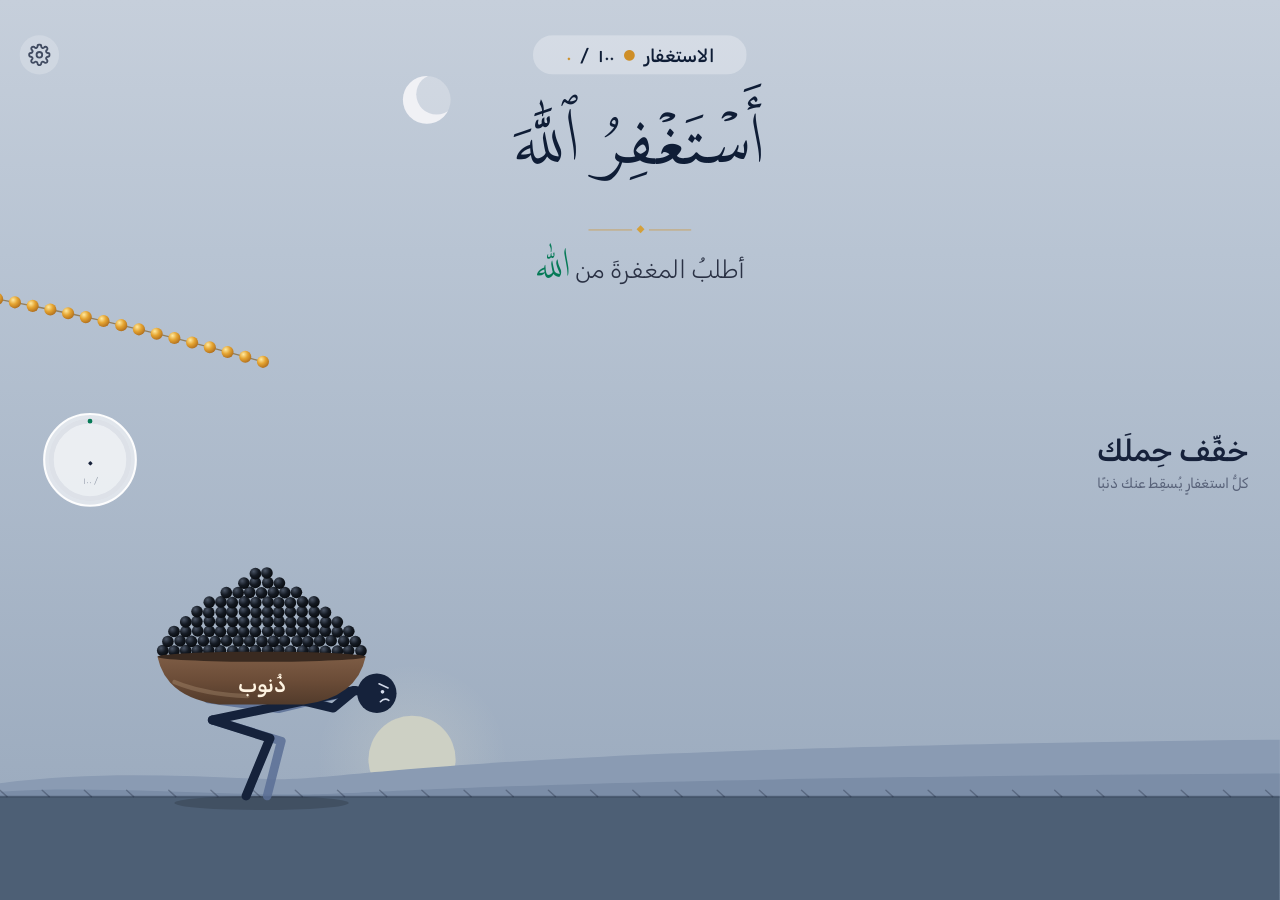
==== app/src/main/assets/index.html @ 73c3a4d6 "v1.2" ====
<!DOCTYPE html>
<html lang="ar" dir="rtl">
<head>
<meta charset="utf-8">
<meta name="viewport" content="width=device-width,initial-scale=1,maximum-scale=1,user-scalable=no,viewport-fit=cover">
<title>استغفار</title>
<style>
@font-face{font-family:'Nabi';src:url('fonts/Nabi.ttf');font-weight:400}
@font-face{font-family:'Rubik';src:url('fonts/Rubik-Light.ttf');font-weight:300}
@font-face{font-family:'Rubik';src:url('fonts/Rubik-Regular.ttf');font-weight:400}
@font-face{font-family:'Rubik';src:url('fonts/Rubik-Medium.ttf');font-weight:500}
:root{
  --navy:#0f1d36;--green:#067a57;--gold:#ce8e27;
  --ui:'Rubik','Noto Sans Arabic','Segoe UI',Roboto,'DejaVu Sans',sans-serif;
  --title:'Nabi','Noto Naskh Arabic','Noto Sans Arabic','FreeSerif','DejaVu Sans',serif;
}
*{box-sizing:border-box}
html,body{margin:0;height:100%;overflow:hidden;background:#c6cfdb;-webkit-user-select:none;user-select:none;
  -webkit-tap-highlight-color:transparent;touch-action:manipulation;font-family:var(--ui);color:var(--navy);font-synthesis:none}
#root{position:fixed;left:0;top:0;right:0;bottom:0;overflow:hidden}
#inset{position:absolute;left:0;top:0;width:0;height:0;padding-top:env(safe-area-inset-top)}
#stage{position:absolute;left:0;top:0;transform-origin:0 0}
#scene{position:absolute;left:0;top:0;display:block}
.abs{position:absolute}
.c{transform:translate(-50%,-50%)}
#pill{display:flex;align-items:center;justify-content:center;gap:6px;height:28px;min-width:152px;padding:0 14px;
  border-radius:14px;font:500 13px/1 var(--ui);white-space:nowrap;direction:rtl;border:1px solid transparent}
#pill .gold{color:var(--gold);font-weight:500}
#pill .dot{color:var(--gold);font-size:10px}
.fade{transition:opacity .32s ease}
#title{word-spacing:.32em;font:400 44px/1.5 var(--title);white-space:nowrap;color:var(--navy);text-align:center}
#divider{width:73px;height:6px;display:flex;align-items:center;justify-content:center;gap:0}
#divider i{flex:1;height:1px;background:rgba(206,142,39,.45)}
#divider b{width:4px;height:4px;background:#d4a03a;transform:rotate(45deg);margin:0 4px;flex:none}
#sub{font:300 15px/1.4 var(--ui);color:#2a3144;white-space:nowrap}
#sub .g{color:var(--green);font:400 1.3em/1 var(--title)}
#ring{width:68px;height:68px}
#ring text{font-family:var(--ui)}
#infoBox{display:flex;flex-direction:column;align-items:flex-end;direction:rtl;white-space:nowrap}
#infoT{font:500 17.5px/1.2 var(--ui);color:#16213a}
#infoS{font:400 9.5px/1.3 var(--ui);color:#586279;margin-top:5px}
#card{width:153px;height:105px;border-radius:9px;background:rgba(255,253,244,.88);border:1.5px solid #d6b56a;
  display:flex;flex-direction:column;align-items:center;justify-content:center;text-align:center;opacity:0;pointer-events:none;
  box-shadow:0 2px 8px rgba(40,30,10,.08)}
#card .l1,#card .l2{word-spacing:.32em}
#card .l1{font:400 17px/1.55 var(--title);color:#14223b;white-space:nowrap}
#card .l2{font:400 19px/1.5 var(--title);color:#127a5c;white-space:nowrap}
#card .l3{font:400 8px/1 var(--ui);color:#5f6a7c;margin-top:7px;padding-top:6px;border-top:1px solid rgba(120,130,150,.25);width:118px}
#share{height:27px;min-width:176px;padding:0 16px;border-radius:14px;background:rgba(255,248,238,.8);
  border:1px solid rgba(255,255,255,.7);font:500 12.5px/27px var(--ui);color:#1a1517;text-align:center;white-space:nowrap;
  box-shadow:0 2px 6px rgba(120,70,20,.15);opacity:0;pointer-events:none;cursor:pointer}
#share.on{pointer-events:auto}
#hint{font:400 11px/1 var(--ui);color:rgba(20,30,50,.55);opacity:0;white-space:nowrap}
#pause{width:38px;height:38px;border-radius:50%;background:rgba(255,255,255,.6);border:1px solid rgba(255,255,255,.85);
  display:none;align-items:center;justify-content:center;cursor:pointer}
#gear{width:28px;height:28px;border-radius:50%;display:flex;align-items:center;justify-content:center;cursor:pointer;
  background:rgba(255,255,255,.28);opacity:.75}
#gear svg,#pause svg{display:block}
#veil{position:absolute;left:0;top:0;right:0;bottom:0;background:#c6cfdb;opacity:1;pointer-events:none}
/* settings sheet (screen pixels) */
#scrim{position:absolute;left:0;top:0;right:0;bottom:0;background:rgba(10,16,30,.42);opacity:0;pointer-events:none;transition:opacity .25s}
#scrim.on{opacity:1;pointer-events:auto}
#sheet{position:absolute;left:0;right:0;bottom:0;background:#fff9ef;border-radius:22px 22px 0 0;padding:18px 18px calc(18px + env(safe-area-inset-bottom));
  transform:translateY(105%);transition:transform .3s cubic-bezier(.2,.8,.2,1);direction:rtl;max-height:90%;overflow:auto}
#sheet.on{transform:none}
#sheet h2{margin:0 0 12px;font:500 18px var(--ui);color:#16213a;text-align:center}
.opt{display:flex;align-items:center;gap:12px;padding:12px 14px;margin-bottom:8px;border-radius:14px;background:#fff;border:1.5px solid #e8dfcc;cursor:pointer}
.opt.sel{border-color:#067a57;background:#f2faf6}
.opt .rd{width:20px;height:20px;border-radius:50%;border:2px solid #c9bfa8;flex:none;position:relative}
.opt.sel .rd{border-color:#067a57}
.opt.sel .rd:after{content:'';position:absolute;inset:3px;border-radius:50%;background:#067a57}
.opt b{display:block;font:500 15px var(--ui);color:#16213a}
.opt span{display:block;font:300 12px/1.4 var(--ui);color:#68718a;margin-top:2px}
.row{display:flex;align-items:center;justify-content:space-between;padding:12px 14px;margin:4px 0 8px;border-radius:14px;background:#fff;border:1.5px solid #e8dfcc;cursor:pointer}
.row b{font:500 15px var(--ui);color:#16213a}
.sw{width:44px;height:26px;border-radius:13px;background:#cfc7b4;position:relative;transition:background .2s;flex:none}
.sw:after{content:'';position:absolute;top:3px;right:3px;width:20px;height:20px;border-radius:50%;background:#fff;transition:right .2s;box-shadow:0 1px 3px rgba(0,0,0,.25)}
.sw.on{background:#067a57}.sw.on:after{right:21px}
.row .rs{display:block;font:300 12px/1.4 var(--ui);color:#68718a;margin-top:2px}
.row .chev{font:300 22px/1 var(--ui);color:#9a927e;margin-top:-2px}
#memo{position:absolute;left:0;top:0;right:0;bottom:0;z-index:5;overflow:auto;direction:rtl;
  background:linear-gradient(180deg,#fef0d6 0%,#fce4bc 45%,#f5c480 100%);
  opacity:0;pointer-events:none;transform:translateY(18px);transition:opacity .3s ease,transform .3s ease}
#memo.on{opacity:1;pointer-events:auto;transform:none}
#memo .mwrap{min-height:100%;display:flex;flex-direction:column;align-items:center;justify-content:center;text-align:center;
  padding:calc(env(safe-area-inset-top) + 64px) 26px calc(env(safe-area-inset-bottom) + 28px)}
#memoBack{position:absolute;right:14px;top:calc(env(safe-area-inset-top) + 14px);height:34px;padding:0 14px;border-radius:17px;
  background:rgba(255,255,255,.55);border:1px solid rgba(255,255,255,.85);font:500 13px var(--ui);color:#16213a;cursor:pointer}
.mverse,.mname{word-spacing:.32em}
.mverse{font:400 clamp(24px,7vw,30px)/1.7 var(--title);color:#0f1d36}
.mdiv{width:90px;height:6px;display:flex;align-items:center;justify-content:center;margin:12px 0 18px}
.mdiv i{flex:1;height:1px;background:rgba(206,142,39,.55)}
.mdiv b{width:5px;height:5px;background:#d4a03a;transform:rotate(45deg);margin:0 5px;flex:none}
.mlabel{font:300 14px var(--ui);color:#5a4a2a}
.mname{font:400 clamp(30px,9.5vw,42px)/1.5 var(--title);color:#0f1d36;margin:6px 0 4px}
.mrah{font:500 15px var(--ui);color:#067a57;margin-bottom:22px}
.mdua{font:400 15px/2 var(--ui);color:#2a3144;max-width:320px}
.mfat{font:300 14px var(--ui);color:#5a4a2a;margin:16px 0 26px}
#shareApp{max-width:320px;background:#16213a}
.btn{display:block;width:100%;padding:13px;border:0;border-radius:14px;background:#16213a;color:#fff;font:500 15px var(--ui);margin-top:6px;cursor:pointer}
</style>
</head>
<body>
<div id="root">
  <div id="inset"></div>
  <div id="stage">
    <svg id="scene" xmlns="http://www.w3.org/2000/svg"></svg>

    <div id="pill" class="abs c">
      <b id="pLabel" class="fade">الاستغفار</b><i class="dot">●</i><span>١٠٠</span><span>/</span><span id="pCur" class="gold">٠</span>
    </div>
    <div id="title" class="abs c fade">أَسْتَغْفِرُ ٱللَّهَ</div>
    <div id="divider" class="abs c"><i></i><b></b><i></i></div>
    <div id="sub" class="abs c fade">أطلبُ المغفرةَ من <span class="g">الله</span></div>

    <svg id="ring" class="abs" viewBox="-34 -34 68 68" xmlns="http://www.w3.org/2000/svg">
      <circle id="rDisc" r="32.6" fill="rgba(255,255,255,.62)" stroke="rgba(255,255,255,.95)" stroke-width="1.5"/>
      <circle r="27.5" fill="rgba(255,255,255,.35)" stroke="#dde1e8" stroke-width="3.4"/>
      <circle id="rProg" r="27.5" fill="none" stroke="#067a57" stroke-width="3.4" stroke-linecap="round"
        stroke-dasharray="172.8" stroke-dashoffset="172.8" transform="rotate(-90)"/>
      <text id="rNum" x="0" y="6" text-anchor="middle" font-size="19" font-weight="500" fill="#16213a">٠</text>
      <text x="0" y="17.5" text-anchor="middle" font-size="6.2" font-weight="300" fill="#8a93a3" direction="ltr">١٠٠ /</text>
    </svg>
    <div id="infoBox" class="abs fade"><div id="infoT">خفِّف حِملَك</div><div id="infoS">كلُّ استغفارٍ يُسقِط عنك ذنبًا</div></div>
    <div id="card" class="abs fade">
      <div class="l1">فَقُلْتُ ٱسْتَغْفِرُوا رَبَّكُمْ</div>
      <div class="l2">إِنَّهُ كَانَ غَفَّارًا</div>
      <div class="l3">سورة نوح · الآية ١٠</div>
    </div>

    <div id="share" class="abs c fade">انشرها... وشارِك في الأجر</div>
    <div id="hint" class="abs c fade">المس الشاشة للاستغفار</div>
    <div id="pause" class="abs c"></div>
    <div id="gear" class="abs">
      <svg width="16" height="16" viewBox="0 0 24 24" fill="none" stroke="#16213a" stroke-width="2" stroke-linecap="round" stroke-linejoin="round"><circle cx="12" cy="12" r="3"/><path d="M19.4 15a1.7 1.7 0 0 0 .3 1.9l.1.1a2 2 0 1 1-2.8 2.8l-.1-.1a1.7 1.7 0 0 0-1.9-.3 1.7 1.7 0 0 0-1 1.5V21a2 2 0 1 1-4 0v-.1a1.7 1.7 0 0 0-1.1-1.5 1.7 1.7 0 0 0-1.9.3l-.1.1a2 2 0 1 1-2.8-2.8l.1-.1a1.7 1.7 0 0 0 .3-1.9 1.7 1.7 0 0 0-1.5-1H3a2 2 0 1 1 0-4h.1a1.7 1.7 0 0 0 1.5-1.1 1.7 1.7 0 0 0-.3-1.9l-.1-.1a2 2 0 1 1 2.8-2.8l.1.1a1.7 1.7 0 0 0 1.9.3H9a1.7 1.7 0 0 0 1-1.5V3a2 2 0 1 1 4 0v.1a1.7 1.7 0 0 0 1 1.5 1.7 1.7 0 0 0 1.9-.3l.1-.1a2 2 0 1 1 2.8 2.8l-.1.1a1.7 1.7 0 0 0-.3 1.9V9a1.7 1.7 0 0 0 1.5 1H21a2 2 0 1 1 0 4h-.1a1.7 1.7 0 0 0-1.5 1z"/></svg>
    </div>
  </div>

  <div id="veil"></div>
  <div id="scrim"></div>
  <div id="sheet">
    <h2>الإعدادات</h2>
    <div class="opt" data-mode="auto"><div class="rd"></div><div><b>تلقائي</b><span>يعدّ وحده من ١ إلى ١٠٠ ثم يعيد من جديد</span></div></div>
    <div class="opt" data-mode="autopause"><div class="rd"></div><div><b>تلقائي مع إيقاف مؤقت</b><span>يعدّ وحده، ويمكنك إيقافه واستئنافه بزر</span></div></div>
    <div class="opt" data-mode="touch"><div class="rd"></div><div><b>باللمس</b><span>كل لمسة على الشاشة = استغفارة واحدة</span></div></div>
    <div class="row" id="sndRow"><b>الصوت</b><div class="sw" id="sndSw"></div></div>
    <div class="row" id="ntfRow"><div><b>التذكير بالاستغفار</b><span class="rs">إشعار يومي: ٦ ص · ١٠ ص · ٢ م · ٦ م · ١٠ م</span></div><div class="sw" id="ntfSw"></div></div>
    <div class="row" id="memoRow"><b>ترحّم ومشاركة التطبيق</b><span class="chev">‹</span></div>
    <button class="btn" id="restartBtn">البدء من جديد</button>
  </div>
  <div id="memo">
    <button id="memoBack">رجوع</button>
    <div class="mwrap">
      <div class="mverse">إِنَّا لِلَّهِ وَإِنَّا إِلَيْهِ رَاجِعُونَ</div>
      <div class="mdiv"><i></i><b></b><i></i></div>
      <div class="mlabel">ترحّموا على المرحوم</div>
      <div class="mname">كاظم خضير حمود البيضاني</div>
      <div class="mrah">رحمه الله وأسكنه فسيح جناته</div>
      <div class="mdua">اللَّهُمَّ اغْفِرْ لَهُ وَارْحَمْهُ وَعَافِهِ وَاعْفُ عَنْهُ، وَأَكْرِمْ نُزُلَهُ وَوَسِّعْ مُدْخَلَهُ</div>
      <div class="mfat">الفاتحة إلى روحه الطاهرة</div>
      <button class="btn" id="shareApp">مشاركة التطبيق</button>
    </div>
  </div>
</div>

<script>
(function(){
'use strict';
var $=function(id){return document.getElementById(id)};
var NS='http://www.w3.org/2000/svg';
var AR='٠١٢٣٤٥٦٧٨٩';
function ar(n){return String(n).replace(/\d/g,function(d){return AR[d]})}
function lerp(a,b,t){return a+(b-a)*t}
function clamp(x,a,b){a=a==null?0:a;b=b==null?1:b;return Math.min(b,Math.max(a,x))}
function ease(t){t=clamp(t);return t<.5?2*t*t:1-Math.pow(-2*t+2,2)/2}
function smooth(a,b,x){var t=clamp((x-a)/(b-a));return t*t*(3-2*t)}
function hex(c){return [parseInt(c.substr(1,2),16),parseInt(c.substr(3,2),16),parseInt(c.substr(5,2),16)]}
var KP=[0,.11,.25,.38,.5,.63,.76,.9,.99,1];
function ramp(cols,p,stops){
  stops=stops||KP; p=clamp(p);
  var i=0; while(i<stops.length-2&&p>stops[i+1])i++;
  var t=clamp((p-stops[i])/(stops[i+1]-stops[i]));
  var a=hex(cols[i]),b=hex(cols[i+1]);
  return 'rgb('+Math.round(lerp(a[0],b[0],t))+','+Math.round(lerp(a[1],b[1],t))+','+Math.round(lerp(a[2],b[2],t))+')';
}
function el(tag,attrs,parent){var e=document.createElementNS(NS,tag);for(var k in attrs)e.setAttribute(k,attrs[k]);if(parent)parent.appendChild(e);return e}

/* ---------- palettes sampled from the reference video ---------- */
var C_TOP =['#c6cfdb','#cad4db','#d2d8dc','#d8dada','#dfdfd8','#e6e2d8','#eee5d8','#f0ebd5','#fef0d6','#fef0d6'];
var C_MID =['#b8c4d3','#bec8cf','#c4cace','#cecec9','#d5d1c7','#ddd7c4','#e4d8c0','#efddbf','#fce4bc','#fce4bc'];
var C_LOW =['#97a7bb','#9da9b4','#aaaeb0','#b5b1a7','#bfb39d','#cbb798','#d7ba91','#e1be8c','#f5c480','#f5c480'];
var C_DUNE1=['#8a9bb3','#8f9cae','#a3a6ab','#aea99f','#c2b196','#cdb08d','#d4af80','#dba974','#f3b56c','#f6b16a'];
var C_DUNE2=['#7b8da7','#7e8b9c','#919497','#9a9189','#a99580','#b99a7a','#c39b6e','#cc9a62','#e69f58','#ea9c52'];
var C_GROUND=['#4d5f75','#57606e','#656469','#6f645e','#7c6657','#886850','#936947','#a06d40','#c1793b','#c17c44'];
var C_SUN=['#cdd0c4','#d3d3c0','#dcd5b8','#e3d3ab','#e8d6a4','#ecd9a2','#f2dda4','#f7e4b0','#fff0c8','#fff2d0'];

/* ---------- settings ---------- */
var S={mode:'auto',sound:true};
try{var st=JSON.parse(localStorage.getItem('istg')||'{}');if(st.mode)S.mode=st.mode;if(typeof st.sound==='boolean')S.sound=st.sound}catch(e){}
function save(){try{localStorage.setItem('istg',JSON.stringify(S))}catch(e){}}

/* ---------- state ---------- */
var q=new URLSearchParams(location.search);
var INTERVAL=q.has('iv')?parseFloat(q.get('iv')):0.85;
var c=0,v=0,removed=0,state='run',tf=0,introT=0,acc=0,paused=false,sheetOpen=false,fadeOut=0,chainS=0,hg=0,bump=0,scrollX=0,walkPh=0,veilColor='#c6cfdb';
var W=360,H=640,K=1,gy=566.5,gOff=0,topOff=0,infoY=327;
var sprites=[],parts=[],sparks=[],bowlF=null,hintShown=false,memoOpen=false;
var APP_LINK='https://github.com/x3b-dev/istighfar-apk/releases/latest/download/Istighfar.apk';
var DBG=q.has('c');

/* ---------- scene (SVG) ---------- */
var scene=$('scene');
var defs=el('defs',{},scene);
function grad(tag,id,attrs,stops){var g=el(tag,Object.assign({id:id},attrs),defs);stops.forEach(function(s){el('stop',{offset:s[0],'stop-color':s[1],'stop-opacity':s[2]==null?1:s[2]},g)});return g}
grad('radialGradient','sph',{cx:.35,cy:.3,r:.8},[[0,'#4b5566'],[.5,'#141a23'],[1,'#05070a']]);
grad('radialGradient','bead',{cx:.35,cy:.3,r:.8},[[0,'#ffeaa0'],[.45,'#e5a431'],[1,'#a6651a']]);
grad('radialGradient','flash',{},[[0,'#fffbe0',1],[.35,'#ffe9a0',.75],[1,'#ffd870',0]]);
grad('radialGradient','glowBig',{},[[0,'#ffffff',.95],[.3,'#fff6b0',.7],[.65,'#ffe08a',.3],[1,'#ffd070',0]]);
grad('radialGradient','halo',{},[[0,'#fff6d8',.55],[1,'#fff6d8',0]]);
grad('linearGradient','trail',{x1:0,y1:0,x2:0,y2:1},[[0,'#ffe9a0',0],[1,'#fff4c0',.95]]);
grad('linearGradient','bowlG',{x1:0,y1:0,x2:0,y2:1},[[0,'#7d5c45'],[.5,'#6b4c37'],[1,'#523b2b']]);
grad('radialGradient','tas',{cx:.35,cy:.3,r:.8},[[0,'#ffe9a8'],[.5,'#dba02f'],[1,'#a8691a']]);
var mask=el('mask',{id:'moonMask'},defs);
el('rect',{x:-50,y:-50,width:100,height:100,fill:'#fff'},mask);
el('circle',{cx:7,cy:-4,r:14.5,fill:'#000'},mask);

var gBg=el('g',{},scene);          // moved by gOff
var glow=el('circle',{cx:182,cy:440,r:170,fill:'url(#glowBig)',opacity:0},gBg);
var sunG=el('g',{},gBg);
var sunHalo=el('circle',{r:68,fill:'url(#halo)',opacity:.5},sunG);
var sunDisc=el('circle',{r:31},sunG);
var dune1=el('path',{},gBg), dune2=el('path',{},gBg);
var moonG=el('g',{},scene);
el('circle',{cx:0,cy:0,r:17,fill:'#f2f2f6',opacity:.30},moonG);
el('circle',{cx:0,cy:0,r:17,fill:'#f4f4f8',opacity:.9,mask:'url(#moonMask)'},moonG);
var groundR=el('rect',{x:0,y:0,width:10,height:10},scene);
var groundLine=el('line',{stroke:'rgba(25,35,55,.35)','stroke-width':1.2},scene);
var ticks=el('path',{stroke:'rgba(25,35,55,.33)','stroke-width':1,fill:'none','stroke-linecap':'round'},scene);
var shadow=el('ellipse',{rx:62,ry:5,fill:'rgba(0,0,0,.16)'},scene);

var gFig=el('g',{},scene);         // moved by gOff
var gBead=el('g',{},scene);        // moved by topOff (chain)
var gFx=el('g',{},scene);          // sprites & particles (absolute)
var gSpark=el('g',{},scene);

/* chain */
var string=el('path',{fill:'none',stroke:'#8c6f3e','stroke-width':1,'stroke-opacity':.8,'stroke-linecap':'round'},gBead);
var beads=[];for(var i=0;i<19;i++)beads.push(el('circle',{r:4.3,fill:'url(#bead)',display:'none'},gBead));
var headGlow=el('circle',{r:12,fill:'url(#flash)',opacity:0},gBead);
var tassel=el('g',{display:'none'},gBead);
el('path',{d:'M-2.6,5 L2.6,5 L3.4,18 L-3.4,18 Z',fill:'#c98a26'},tassel);
el('path',{d:'M-1.6,6 L-1.6,18 M0,6 L0,18.5 M1.6,6 L1.6,18',stroke:'#f0c060','stroke-width':.5,fill:'none'},tassel);
el('circle',{cx:0,cy:0,r:7.4,fill:'url(#tas)'},tassel);
el('circle',{cx:-2.4,cy:-2.6,r:2,fill:'#fff6d0',opacity:.7},tassel);

/* figure */
var farLeg=el('polyline',{},gFig),farArm=el('polyline',{},gFig);
['stroke','fill'].forEach(function(){});
[farLeg,farArm].forEach(function(p){p.setAttribute('fill','none');p.setAttribute('stroke','#5b6f96');p.setAttribute('stroke-opacity',.85);p.setAttribute('stroke-width',6.2);p.setAttribute('stroke-linecap','round');p.setAttribute('stroke-linejoin','round')});
var bodyP=el('polyline',{},gFig),nearLeg=el('polyline',{},gFig),nearArm=el('polyline',{},gFig);
var gBowl=el('g',{},gFig);
[bodyP,nearLeg,nearArm].forEach(function(p){p.setAttribute('fill','none');p.setAttribute('stroke','#15223b');p.setAttribute('stroke-width',6.4);p.setAttribute('stroke-linecap','round');p.setAttribute('stroke-linejoin','round')});
var headC=el('circle',{r:14,fill:'#15223b'},gFig);
var face=el('g',{},gFig);
var eye=el('circle',{r:1.3,fill:'#d5dcec',cx:4,cy:-1},face);
var brow=el('line',{stroke:'#cfd6e6','stroke-width':1.1,'stroke-linecap':'round'},face);
var mouth=el('path',{fill:'none',stroke:'#d5dcec','stroke-width':1.2,'stroke-linecap':'round'},face);

/* bowl (drawn after figure limbs so arms tuck under); but head must be above -> reorder: bowl before head */
gFig.insertBefore(gBowl,headC);
var bowlBody=el('path',{d:'M-74,0 Q-68,29 -30,34 L30,34 Q68,29 74,0 Z',fill:'url(#bowlG)'},gBowl);
el('path',{d:'M-62,18 Q-40,27 -10,28',stroke:'rgba(255,225,190,.18)','stroke-width':3,fill:'none','stroke-linecap':'round'},gBowl);
var pileG=el('g',{},gBowl);
el('ellipse',{cx:0,cy:0,rx:74,ry:3.6,fill:'#3a2a20'},gBowl);
var lbl=el('text',{x:0,y:25,'text-anchor':'middle','font-size':15,'font-weight':500,fill:'#fff4e2','font-family':'Rubik,Noto Sans Arabic,DejaVu Sans,sans-serif'},gBowl);
lbl.textContent='ذُنوب';

/* pile of sins */
var rowsN=[18,17,16,14,12,10,7,4,2],spheres=[];
rowsN.forEach(function(n,r){for(var i=0;i<n;i++){
  var s={x:(i-(n-1)/2)*8.3+(Math.random()-.5)*.7,y:-4.2-r*6.9+(Math.random()-.5)*.7,r:r,rnd:Math.random()};
  s.el=el('circle',{cx:s.x.toFixed(2),cy:s.y.toFixed(2),r:4.15,fill:'url(#sph)'},pileG);spheres.push(s)}});
var order=spheres.map(function(s,i){return i}).sort(function(a,b){return (spheres[b].r-spheres[a].r)||(spheres[a].rnd-spheres[b].rnd)});
function setRemoved(n){removed=n;for(var i=0;i<order.length;i++)spheres[order[i]].el.setAttribute('display',i<n?'none':'inline')}
function pileTop(){var m=0;for(var i=removed;i<order.length;i++){var y=spheres[order[i]].y;if(y<m)m=y}return m-4.5}

/* ---------- poses ---------- */
var POSES=[
 {v:0, hd:[268,493],sh:[252,491],hip:[151,512],nk:[192,525],nf:[175,566],fk:[200,527],ff:[190,566],rim:467},
 {v:25,hd:[250,477],sh:[232,473],hip:[157,509],nk:[198,517],nf:[183,565],fk:[204,520],ff:[167,566],rim:444},
 {v:50,hd:[232,455],sh:[222,460],hip:[162,501],nk:[194,536],nf:[157,564],fk:[204,522],ff:[193,566],rim:414},
 {v:75,hd:[211,439],sh:[208,452],hip:[177,499],nk:[203,515],nf:[170,566],fk:[206,520],ff:[190,552],rim:381},
 {v:90,hd:[201,425],sh:[191,436],hip:[175,490],nk:[206,521],nf:[193,566],fk:[188,532],ff:[157,563],rim:368},
 {v:99,hd:[194,420],sh:[190,433],hip:[184,490],nk:[205,520],nf:[196,566],fk:[190,530],ff:[172,562],rim:362}
];
var KEYS=['hd','sh','hip','nk','nf','fk','ff'];
function poseAt(v){
  var i=0;while(i<POSES.length-2&&v>POSES[i+1].v)i++;
  var a=POSES[i],b=POSES[i+1],t=clamp((v-a.v)/(b.v-a.v));
  var J={rim:lerp(a.rim,b.rim,t)};
  KEYS.forEach(function(k){J[k]=[lerp(a[k][0],b[k][0],t),lerp(a[k][1],b[k][1],t)]});
  return J;
}
function holdArms(J,bx){
  var r=J.rim;
  J.nh=[bx+28,r+31];J.fh=[bx-38,r+30];
  J.ne=[(J.sh[0]+J.nh[0])/2+4,(J.sh[1]+J.nh[1])/2+9];
  J.fe=[(J.sh[0]+J.fh[0])/2-2,(J.sh[1]+J.fh[1])/2+10];
}
function ik(h,f,dir){
  var L1=39,L2=40,dx=f[0]-h[0],dy=f[1]-h[1],d=Math.sqrt(dx*dx+dy*dy);
  d=Math.min(d,L1+L2-0.05);var nx=dx/Math.sqrt(dx*dx+dy*dy||1),ny=dy/Math.sqrt(dx*dx+dy*dy||1);
  var a=(L1*L1-L2*L2+d*d)/(2*d),hh=Math.sqrt(Math.max(0,L1*L1-a*a));
  return [h[0]+nx*a+ny*hh*dir,h[1]+ny*a-nx*hh*dir];
}
function walkPose(ph){
  var th=2*Math.PI*ph,s=Math.sin(th),co=Math.cos(th),s2=-s,c2=-co;
  var hip=[188,489.5+2.2*Math.abs(Math.sin(th))];
  var nf=[189-24*co,566.5-Math.max(0,s)*11],ff=[189-24*c2,566.5-Math.max(0,s2)*11];
  var J={hd:[191,413],sh:[190,432],hip:hip,nf:nf,ff:ff};
  J.nk=ik(hip,nf,1);J.fk=ik(hip,ff,1);
  var aN=th+Math.PI,aF=th;
  J.ne=[177+6*(-Math.cos(aN)),458];J.nh=[188+10*(-Math.cos(aN)),481+2*Math.sin(aN)];
  J.fe=[203+6*(-Math.cos(aF)),458];J.fh=[196+10*(-Math.cos(aF)),482+2*Math.sin(aF)];
  J.rim=0;return J;
}
function blend(a,b,t){var o={rim:lerp(a.rim||0,b.rim||0,t)};
  ['hd','sh','hip','nk','nf','fk','ff','ne','nh','fe','fh'].forEach(function(k){o[k]=[lerp(a[k][0],b[k][0],t),lerp(a[k][1],b[k][1],t)]});return o}
function pts(a){return a.map(function(p){return p[0].toFixed(1)+','+p[1].toFixed(1)}).join(' ')}
function drawFig(J,e){
  farLeg.setAttribute('points',pts([J.hip,J.fk,J.ff]));
  farArm.setAttribute('points',pts([J.sh,J.fe,J.fh]));
  var nb=[J.sh[0]+(J.hd[0]-J.sh[0])*.6,J.sh[1]+(J.hd[1]-J.sh[1])*.6];
  bodyP.setAttribute('points',pts([J.hip,J.sh,nb]));
  nearLeg.setAttribute('points',pts([J.hip,J.nk,J.nf]));
  nearArm.setAttribute('points',pts([J.sh,J.ne,J.nh]));
  headC.setAttribute('cx',J.hd[0]);headC.setAttribute('cy',J.hd[1]);
  face.setAttribute('transform','translate('+J.hd[0].toFixed(1)+','+J.hd[1].toFixed(1)+')');
  var k=-3.2+6.4*e;
  mouth.setAttribute('d','M2.5,6 Q5.5,'+(6+k).toFixed(2)+' 8.5,5');
  var sad=clamp(1-e*1.7);
  brow.setAttribute('x1',1.5);brow.setAttribute('y1',-5.6-sad*1.2);brow.setAttribute('x2',8);brow.setAttribute('y2',-5.4+sad*1.6);
  brow.setAttribute('opacity',sad);
}

/* ---------- chain ---------- */
var X0=187,SP=12.6;
function yb(x){return 213+.19*x+.00025*x*x}

/* ---------- layout ---------- */
var el_pill=$('pill'),el_title=$('title'),el_div=$('divider'),el_sub=$('sub'),el_ring=$('ring'),el_info=$('infoBox'),el_card=$('card'),el_share=$('share'),el_hint=$('hint'),el_pause=$('pause'),el_gear=$('gear'),stage=$('stage'),root=$('root');
function place(e,x,y){e.style.left=x+'px';e.style.top=y+'px'}
function fitW(e,target,maxPx){
  if(!e)return;e.style.fontSize='100px';
  var w=e.getBoundingClientRect().width/K||1;
  e.style.fontSize=Math.min(maxPx,100*target/w)+'px';
}
function fitTitle(){
  var fin=state==='finale';
  fitW(el_title,fin?235:178,60);
  fitW(el_sub,fin?92:153,24);
  fitW($('infoT'),108,26);
  fitW($('infoS'),fin?141:108,13);
  fitW(document.querySelector('#card .l1'),126,19);
  fitW(document.querySelector('#card .l2'),104,22);
}
function layout(){
  var w=window.innerWidth,h=window.innerHeight;
  K=Math.min(w/360,h/640);W=w/K;H=h/K;
  stage.style.width=W+'px';stage.style.height=H+'px';stage.style.transform='scale('+K+')';
  scene.setAttribute('width',W);scene.setAttribute('height',H);scene.setAttribute('viewBox','0 0 '+W+' '+H);
  gy=H-73.5;gOff=gy-566.5;
  var ins=$('inset').getBoundingClientRect().height||0;
  topOff=clamp(ins/K-8,0,30);
  var cx=W/2;
  infoY=327+(H-640)*.5+topOff*.5;
  place(el_pill,cx,39+topOff);place(el_title,cx,107+topOff);place(el_div,cx,163+topOff);place(el_sub,cx,192+topOff);
  el_ring.style.left=(63.5-34)+'px';el_ring.style.top=(infoY-34)+'px';
  el_info.style.right='22px';el_info.style.top=(infoY-19)+'px';el_info.style.left='auto';
  el_card.style.left=(W-12-153)+'px';el_card.style.top=(infoY-47)+'px';
  place(el_share,cx,gy+36);place(el_hint,cx,gy+36);place(el_pause,cx,gy+36);
  el_gear.style.left='14px';el_gear.style.top=(25+topOff)+'px';
  gFig.setAttribute('transform','translate(0,'+gOff+')');
  gBg.setAttribute('transform','translate(0,'+gOff+')');
  gBead.setAttribute('transform','translate(0,'+topOff+')');
  moonG.setAttribute('transform','translate(303.5,'+(71+topOff)+')');
  groundR.setAttribute('x',0);groundR.setAttribute('y',gy);groundR.setAttribute('width',W);groundR.setAttribute('height',H-gy+40);
  groundLine.setAttribute('x1',0);groundLine.setAttribute('x2',W);groundLine.setAttribute('y1',gy);groundLine.setAttribute('y2',gy);
  shadow.setAttribute('cy',gy+4.5);
  fitTitle();
}

/* ---------- UI helpers ---------- */
var ringLen=2*Math.PI*27.5;
function setCount(n){
  $('pCur').textContent=ar(n);$('rNum').textContent=ar(n);
  $('rProg').setAttribute('stroke-dashoffset',(ringLen*(1-n/100)).toFixed(2));
}
function swap(elm,html,after){
  elm.style.opacity=0;
  setTimeout(function(){elm.innerHTML=html;elm.style.opacity=1;if(after)after()},320);
}
function showVerse(on){
  el_card.style.opacity=on?1:0;
  el_info.style.opacity=on?0:(state==='finale'?1:1);
}
function finaleTexts(on){
  if(on){
    swap($('pLabel'),'اكتمل');
    swap(el_title,'تَقَبَّلَ ٱللَّهُ مِنَّا وَمِنكُمْ',fitTitle);
    swap(el_sub,'وغفرَ لنا ولكم',fitTitle);
    swap(el_info,'<div id="infoT">امضِ خفيفًا</div><div id="infoS">مئةُ استغفارٍ... وقد فرغَ الوعاء</div>',fitTitle);
    $('rProg').setAttribute('stroke','#d68e1d');
    el_share.style.opacity=1;el_share.classList.add('on');
  }else{
    $('pLabel').innerHTML='الاستغفار';
    el_title.innerHTML='أَسْتَغْفِرُ ٱللَّهَ';
    el_sub.innerHTML='أطلبُ المغفرةَ من <span class="g">الله</span>';
    el_info.innerHTML='<div id="infoT">خفِّف حِملَك</div><div id="infoS">كلُّ استغفارٍ يُسقِط عنك ذنبًا</div>';
    el_title.style.opacity=el_sub.style.opacity=el_info.style.opacity=$('pLabel').style.opacity=1;fitTitle();
    $('rProg').setAttribute('stroke','#067a57');
    el_share.style.opacity=0;el_share.classList.remove('on');
  }
}

/* ---------- sound ---------- */
var ac=null;
function audio(){
  if(!ac){try{ac=new (window.AudioContext||window.webkitAudioContext)()}catch(e){ac=null}}
  if(ac&&ac.state==='suspended'){try{ac.resume()}catch(e){}}
  return ac;
}
function tone(f0,f1,dur,vol,type,delay){
  var a=audio();if(!a)return;var t=a.currentTime+(delay||0);
  var o=a.createOscillator(),g=a.createGain();o.type=type||'sine';
  o.frequency.setValueAtTime(f0,t);o.frequency.exponentialRampToValueAtTime(f1,t+dur*.8);
  g.gain.setValueAtTime(.0001,t);g.gain.exponentialRampToValueAtTime(vol,t+.004);g.gain.exponentialRampToValueAtTime(.0001,t+dur);
  o.connect(g);g.connect(a.destination);o.start(t);o.stop(t+dur+.02);
}
function beadSound(){if(!S.sound)return;tone(1450+Math.random()*160,720,.085,.13,'sine');tone(2300,1800,.04,.03,'triangle')}
function doneSound(){if(!S.sound)return;tone(659,659,.9,.07,'sine');tone(880,880,1.1,.06,'sine',.22);tone(1175,1175,1.3,.04,'sine',.45)}

/* ---------- events ---------- */
function istighfar(){
  if(state!=='run'||c>=100)return;
  c++;setCount(c);beadSound();
  var x=183,y0=yb(X0)+topOff;
  var g=el('g',{},gFx);
  var tr=el('rect',{x:-1.5,y:-50,width:3,height:50,fill:'url(#trail)'},g);
  var gl=el('circle',{r:9,fill:'url(#flash)'},g);
  var bd=el('circle',{r:4.3,fill:'url(#bead)'},g);
  sprites.push({g:g,tr:tr,x:x,y:y0+6,y0:y0+6,vy:90,last:c===100});
  hg=1;
  try{var n=$('rNum');n.style.transformBox='fill-box';n.style.transformOrigin='center';n.animate([{transform:'scale(1.18)'},{transform:'scale(1)'}],{duration:220,easing:'ease-out'})}catch(err){}
  if(c>=3&&c<=11)showVerse(true);else if(c===12)showVerse(false);
  hintHide();
}
function hintHide(){if(!hintShown){hintShown=true;el_hint.style.opacity=0}}
function land(sp){
  var bx=186,bandY=bowlY();
  var ti=order[removed];
  var s=spheres[ti];
  var wx=bx+s.x,wy=bandY+s.y;
  setRemoved(removed+1);
  bump=1;
  var f=el('circle',{r:6,fill:'url(#flash)'},gFx);
  parts.push({e:f,kind:'flash',x:sp.x,y:sp.y,t:0,life:.38});
  var d=el('circle',{r:3.2,fill:'#161d29'},gFx);
  parts.push({e:d,kind:'dark',x:wx,y:wy,vx:(Math.random()-.5)*60,vy:-45-Math.random()*40,t:0,life:1.5});
  if(sp.last||removed>=100)startFinale();
}
var curRim=467;
function bowlY(){return curRim+gOff+(bowlF?0:bump*2.4*0)}

function startFinale(){
  if(state==='finale')return;
  state='finale';tf=0;veilColor='#fce4bc';
  bowlF={x:186,y:curRim,vx:-48,vy:-150,rot:0,ground:false,bounced:false};
  finaleTexts(true);doneSound();showVerse(false);
  el_pause.style.display='none';
}
function resetAll(){
  state='run';c=0;v=0;chainS=0;acc=0;tf=0;bowlF=null;hintShown=false;
  setRemoved(0);setCount(0);
  sprites.forEach(function(s){s.g.remove()});sprites=[];parts.forEach(function(p){p.e.remove()});parts=[];
  sparks.forEach(function(p){p.e.remove()});sparks=[];
  finaleTexts(false);showVerse(false);
  fitTitle();
  gBowl.setAttribute('display','inline');
  introT=0;fadeOut=0;veilColor='#fce4bc';
  applyMode();
}

/* ---------- mode / settings ---------- */
function applyMode(){
  paused=false;
  el_pause.style.display=(S.mode==='autopause'&&state==='run')?'flex':'none';
  el_hint.style.opacity=(S.mode==='touch'&&c===0&&!hintShown)?1:0;
  drawPause();
  document.querySelectorAll('.opt').forEach(function(o){o.classList.toggle('sel',o.getAttribute('data-mode')===S.mode)});
  $('sndSw').classList.toggle('on',S.sound);
}
function drawPause(){
  el_pause.innerHTML=paused
   ?'<svg width="16" height="16" viewBox="0 0 24 24" fill="#16213a"><path d="M7 4.5v15l13-7.5z"/></svg>'
   :'<svg width="16" height="16" viewBox="0 0 24 24" fill="#16213a"><rect x="6" y="4.5" width="4.2" height="15" rx="1.2"/><rect x="13.8" y="4.5" width="4.2" height="15" rx="1.2"/></svg>';
}
var NTF=false;
function readNotif(){
  try{NTF=(window.Android&&Android.notifEnabled)?!!Android.notifEnabled():!!S.notif}catch(e){}
  $('ntfSw').classList.toggle('on',NTF);
}
window.__notifResult=function(ok){NTF=!!ok;$('ntfSw').classList.toggle('on',NTF)};
$('ntfRow').addEventListener('click',function(){
  var want=!NTF;
  NTF=want;$('ntfSw').classList.toggle('on',NTF);
  try{
    if(window.Android&&Android.setNotifications){Android.setNotifications(want)}
    else{S.notif=want;save()}
  }catch(e){}
});
function openSheet(on){if(on)readNotif();sheetOpen=on;$('sheet').classList.toggle('on',on);$('scrim').classList.toggle('on',on)}
el_gear.addEventListener('click',function(e){e.stopPropagation();openSheet(true)});
$('scrim').addEventListener('click',function(){openSheet(false)});
document.querySelectorAll('.opt').forEach(function(o){o.addEventListener('click',function(){S.mode=o.getAttribute('data-mode');save();applyMode();if(S.mode==='touch'&&c===0){hintShown=false;el_hint.style.opacity=1}})});
$('sndRow').addEventListener('click',function(){S.sound=!S.sound;save();applyMode();if(S.sound)beadSound()});
$('restartBtn').addEventListener('click',function(){openSheet(false);resetAll()});
function openMemo(on){memoOpen=on;$('memo').classList.toggle('on',on)}
$('memoRow').addEventListener('click',function(){openSheet(false);openMemo(true)});
$('memoBack').addEventListener('click',function(){openMemo(false);openSheet(true)});
$('shareApp').addEventListener('click',function(){
  var t='تطبيق استغفار: خفّف حِملك بالاستغفار.\nحمّله من هنا: '+APP_LINK;
  try{if(window.Android&&Android.share){Android.share(t)}else if(navigator.share){navigator.share({text:t}).catch(function(){})}}catch(err){}
});
window.__back=function(){
  if(memoOpen){openMemo(false);openSheet(true);return true}
  if(sheetOpen){openSheet(false);return true}
  return false;
};
el_pause.addEventListener('click',function(e){e.stopPropagation();paused=!paused;drawPause();audio()});
el_share.addEventListener('click',function(e){
  e.stopPropagation();
  var t='أكملتُ ١٠٠ استغفار: أستغفر الله العظيم وأتوب إليه. شاركني الأجر.';
  try{if(window.Android&&Android.share){Android.share(t)}else if(navigator.share){navigator.share({text:t}).catch(function(){})}}catch(err){}
});
stage.addEventListener('pointerdown',function(e){
  audio();
  if(sheetOpen||memoOpen||S.mode!=='touch')return;
  if(e.target.closest&&(e.target.closest('#gear')||e.target.closest('#share')))return;
  istighfar();
});
window.addEventListener('resize',layout);
document.addEventListener('visibilitychange',function(){last=performance.now()});

/* ---------- render loop ---------- */
var last=performance.now(),tAbs=0;
function frame(now){
  var dt=Math.min(.05,(now-last)/1000);last=now;tAbs+=dt;
  update(dt);requestAnimationFrame(frame);
}
function update(dt){
  /* intro veil */
  if(state==='run'||tf<6){
    if(fadeOut===0&&introT<1.2){introT+=dt}
  }
  var veil=$('veil');
  var vo=1-clamp((introT-0.15)/0.9);
  if(fadeOut>0)vo=Math.max(vo,clamp(fadeOut/0.7));
  veil.style.opacity=vo;veil.style.background=veilColor;

  /* auto counting */
  if(state==='run'&&!sheetOpen&&!memoOpen&&!paused&&S.mode!=='touch'&&introT>=1.2&&(!DBG||q.has('run'))){
    acc+=dt;
    if(acc>=INTERVAL){acc-=INTERVAL;istighfar()}
  }
  /* progress */
  if(state==='run')v+=(c-v)*(1-Math.exp(-dt*4));else v=100;
  var p=clamp(v/100);
  chainS+=(c-chainS)*(1-Math.exp(-dt*11));if(Math.abs(c-chainS)<.002)chainS=c;
  hg=Math.max(0,hg-dt*3.2);bump=Math.max(0,bump-dt*5);

  /* finale timeline */
  var w=0;
  if(state==='finale'){
    tf+=dt;w=ease(tf/1.0);
    if(tf>6.1&&fadeOut===0){fadeOut=.0001}
    if(fadeOut>0){fadeOut+=dt;if(fadeOut>0.8){resetAll();return}}
  }

  /* sky */
  root.style.background='linear-gradient(180deg,'+ramp(C_TOP,p)+' 0%,'+ramp(C_MID,p)+' 28%,'+ramp(C_LOW,p)+' 100%)';
  var dc1=ramp(C_DUNE1,p),dc2=ramp(C_DUNE2,p),gc=ramp(C_GROUND,p);
  dune1.setAttribute('fill',dc1);dune2.setAttribute('fill',dc2);groundR.setAttribute('fill',gc);
  var g0=566.5;
  dune1.setAttribute('d','M0,557 C70,548 130,552 190,554 S300,532 '+W+',526 L'+W+','+(g0+2)+' L0,'+(g0+2)+' Z');
  dune2.setAttribute('d','M0,563 C60,559 130,564 200,565 S310,554 '+W+',550 L'+W+','+(g0+1)+' L0,'+(g0+1)+' Z');
  sunDisc.setAttribute('fill',ramp(C_SUN,p));
  var sy=lerp(540,443,ease(p)),sx=293;
  sunG.setAttribute('transform','translate('+sx+','+sy+')');
  sunHalo.setAttribute('opacity',(.35+.5*p).toFixed(2));
  var ga=Math.max(smooth(.55,1,p)*.85,w);
  glow.setAttribute('opacity',ga.toFixed(2));
  glow.setAttribute('cx',W/2+2);
  moonG.setAttribute('opacity',(1-smooth(0,.42,p)).toFixed(2));

  /* pill */
  el_pill.style.background='rgba(255,'+Math.round(lerp(255,247,p))+','+Math.round(lerp(255,230,p))+','+lerp(.28,.86,p).toFixed(2)+')';
  el_pill.style.borderColor='rgba(206,170,90,'+(p*.55).toFixed(2)+')';
  $('gear').style.background='rgba(255,255,255,'+lerp(.28,.5,p).toFixed(2)+')';

  /* figure */
  var J=poseAt(Math.min(v,99));
  curRim=J.rim;
  holdArms(J,186);
  var e=clamp((v-12)/80)*.55;
  if(state==='finale'){
    var wp=walkPose(walkPh);
    walkPh+=dt*0.95;
    var bw=blend(J,wp,w);
    drawFig(bw,e+0.45*w);
    scrollX+=dt*58*smooth(.3,1.2,tf);
    shadow.setAttribute('rx',lerp(62,33,w));shadow.setAttribute('cx',lerp(186,194,w));
  }else{
    drawFig(J,e);
    shadow.setAttribute('rx',62);shadow.setAttribute('cx',186);
  }
  /* bowl */
  var bx=186,by=curRim,rot=0;
  if(state==='finale'&&bowlF){
    var b=bowlF;
    if(!b.ground){
      b.vy+=1500*dt;b.x+=b.vx*dt;b.y+=b.vy*dt;rot=-16*clamp(tf/.8);
      if(b.y+34>=566.5){b.y=566.5-34;if(!b.bounced){b.bounced=true;b.vy=-170;b.vx*=.6}else{b.ground=true;b.vy=0;b.vx=0}}
    }else{b.x-=58*smooth(.3,1.2,tf)*dt;rot=0}
    if(b.bounced&&!b.ground)rot=-6;
    bx=b.x;by=b.y;
    if(b.x<-100)gBowl.setAttribute('display','none');
  }
  gBowl.setAttribute('transform','translate('+bx.toFixed(1)+','+(by+(state==='finale'?0:bump*2.2)).toFixed(1)+') rotate('+rot.toFixed(1)+')');

  /* ground ticks */
  var d='',off=((scrollX%30)+30)%30;
  for(var x=-off;x<W+30;x+=30)d+='M'+x.toFixed(1)+','+(gy-4.5)+' L'+(x+5).toFixed(1)+','+gy;
  ticks.setAttribute('d',d);
  groundLine.setAttribute('stroke',p>.6?'rgba(120,60,15,.35)':'rgba(25,35,55,.35)');

  /* chain */
  var vis=0;
  for(var i=0;i<beads.length;i++){
    var j=c+i,x=X0-(j-chainS)*SP;
    if(j>=100||x<-8||x>X0+.5){beads[i].setAttribute('display','none')}
    else{beads[i].setAttribute('display','inline');beads[i].setAttribute('cx',x.toFixed(1));beads[i].setAttribute('cy',yb(x).toFixed(1))}
  }
  var xt=X0-(100-chainS)*SP,tv=xt>-14&&xt<=X0+.5;
  var xe=tv?xt:X0;
  if(tv){tassel.setAttribute('display','inline');tassel.setAttribute('transform','translate('+xt.toFixed(1)+','+(yb(xt)+1).toFixed(1)+')')}else tassel.setAttribute('display','none');
  var sd='M-10,'+yb(-10).toFixed(1);for(var xx=2;xx<xe;xx+=12)sd+=' L'+xx+','+yb(xx).toFixed(1);sd+=' L'+xe.toFixed(1)+','+yb(xe).toFixed(1);
  string.setAttribute('d',sd);
  headGlow.setAttribute('cx',X0);headGlow.setAttribute('cy',yb(X0));headGlow.setAttribute('opacity',(state==='finale'?Math.max(.0,.9-tf*.6):hg).toFixed(2));
  if(state==='finale'&&tf>0)headGlow.setAttribute('opacity',(.55+.35*Math.sin(tAbs*3)).toFixed(2));

  /* sprites */
  for(var si=sprites.length-1;si>=0;si--){
    var sp=sprites[si];
    sp.vy+=1700*dt;sp.y+=sp.vy*dt;
    var target=bowlY()+pileTop();
    if(sp.y>=target){land(sp);sp.g.remove();sprites.splice(si,1);continue}
    var tl=Math.min(50,sp.y-sp.y0+6);
    sp.tr.setAttribute('height',tl);sp.tr.setAttribute('y',-tl);
    sp.g.setAttribute('transform','translate('+sp.x+','+sp.y.toFixed(1)+')');
  }
  /* particles */
  for(var pi=parts.length-1;pi>=0;pi--){
    var pt=parts[pi];pt.t+=dt;var u=pt.t/pt.life;
    if(u>=1){pt.e.remove();parts.splice(pi,1);continue}
    if(pt.kind==='flash'){pt.e.setAttribute('cx',pt.x);pt.e.setAttribute('cy',pt.y);pt.e.setAttribute('r',(6+22*u).toFixed(1));pt.e.setAttribute('opacity',(1-u).toFixed(2))}
    else{pt.vy+=18*dt;pt.x+=pt.vx*dt;pt.y+=pt.vy*dt;pt.e.setAttribute('cx',pt.x.toFixed(1));pt.e.setAttribute('cy',pt.y.toFixed(1));pt.e.setAttribute('opacity',(1-u*u).toFixed(2))}
  }
  /* sparkles at the end */
  if(state==='finale'&&tf>.3&&sparks.length<26&&Math.random()<dt*22){
    var se=el('circle',{r:(.8+Math.random()*1.5).toFixed(1),fill:'#fffaf0'},gSpark);
    sparks.push({e:se,x:20+Math.random()*(W-40),y:gy-30-Math.random()*220,vx:(Math.random()-.5)*5,vy:-4-Math.random()*8,t:0,life:2.5+Math.random()*2});
  }
  for(var ki=sparks.length-1;ki>=0;ki--){
    var sk=sparks[ki];sk.t+=dt;var uu=sk.t/sk.life;
    if(uu>=1){sk.e.remove();sparks.splice(ki,1);continue}
    sk.x+=sk.vx*dt;sk.y+=sk.vy*dt;
    sk.e.setAttribute('cx',sk.x.toFixed(1));sk.e.setAttribute('cy',sk.y.toFixed(1));
    sk.e.setAttribute('opacity',(Math.sin(uu*Math.PI)*.9).toFixed(2));
  }
}

/* ---------- init ---------- */
layout();
setRemoved(0);setCount(0);applyMode();readNotif();
if(document.fonts&&document.fonts.ready)document.fonts.ready.then(fitTitle);
if(DBG){
  var n=parseInt(q.get('c'),10)||0;
  c=n;v=n;chainS=n;setRemoved(n);setCount(n);introT=5;paused=!q.has('run');
  if(n>=3&&n<=11)showVerse(true);
  if(n>=100){c=100;state='run';startFinale();tf=parseFloat(q.get('tf')||'2.5');bowlF.y=566.5-34;bowlF.bounced=true;bowlF.ground=true;bowlF.x=parseFloat(q.get('bx')||'40');walkPh=parseFloat(q.get('ph')||'0.1');
    $('pLabel').innerHTML='اكتمل';el_title.innerHTML='تَقَبَّلَ ٱللَّهُ مِنَّا وَمِنكُمْ';el_sub.innerHTML='وغفرَ لنا ولكم';
    el_info.innerHTML='<div id="infoT">امضِ خفيفًا</div><div id="infoS">مئةُ استغفارٍ... وقد فرغَ الوعاء</div>';
    el_share.style.opacity=1;$('rProg').setAttribute('stroke','#d68e1d');fitTitle();document.querySelectorAll('.fade').forEach(function(x){x.style.opacity=(x.id==='card'||x.id==='hint')?0:1});}
}
requestAnimationFrame(frame);
})();
</script>
</body>
</html>
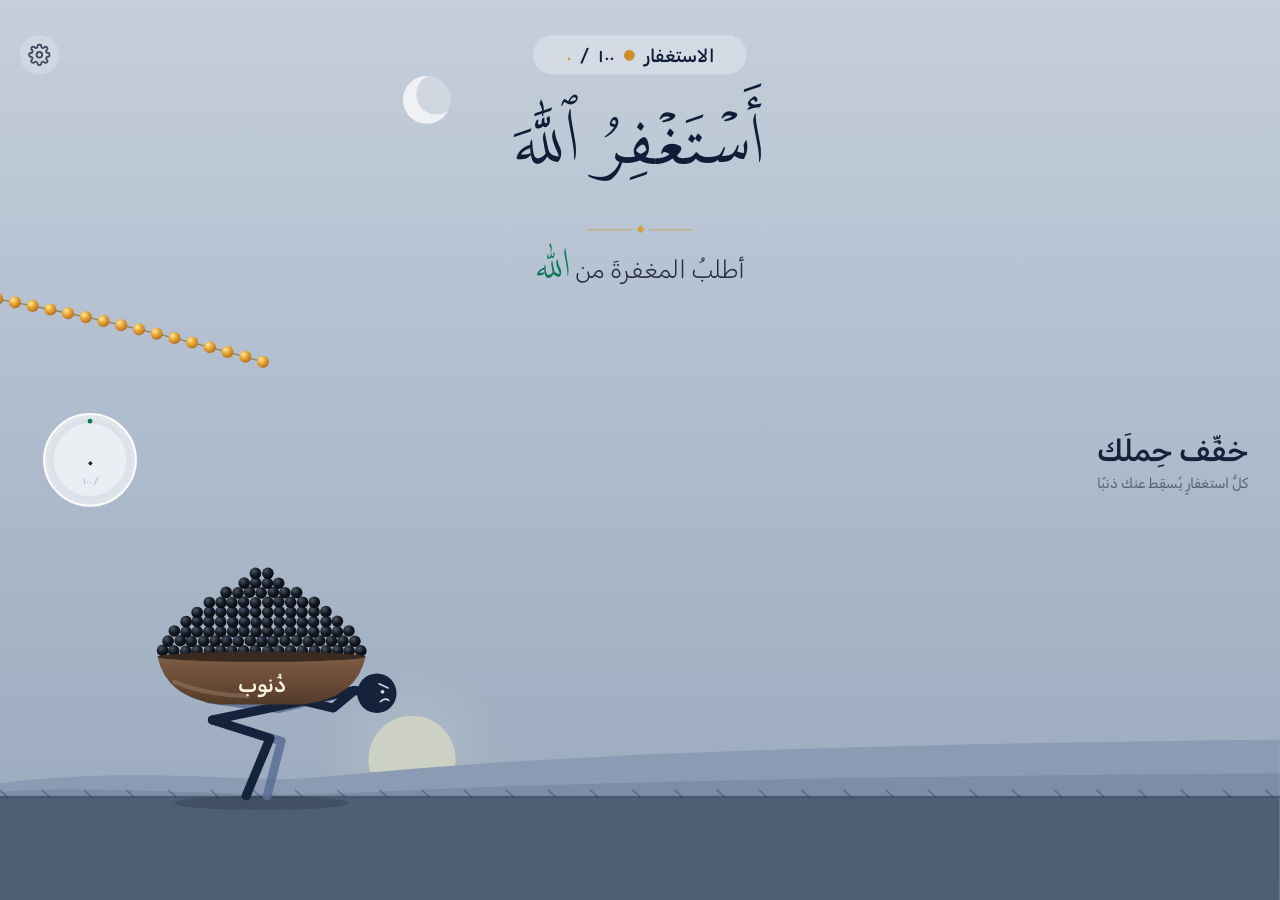
==== commit c7b95140: "v1.3" ====
--- a/app/src/main/assets/index.html
+++ b/app/src/main/assets/index.html
@@ -526,6 +526,7 @@
 $('sndRow').addEventListener('click',function(){S.sound=!S.sound;save();applyMode();if(S.sound)beadSound()});
 $('restartBtn').addEventListener('click',function(){openSheet(false);resetAll()});
 function openMemo(on){memoOpen=on;$('memo').classList.toggle('on',on)}
+if(q.has('settings'))setTimeout(function(){openSheet(true)},50);
 $('memoRow').addEventListener('click',function(){openSheet(false);openMemo(true)});
 $('memoBack').addEventListener('click',function(){openMemo(false);openSheet(true)});
 $('shareApp').addEventListener('click',function(){
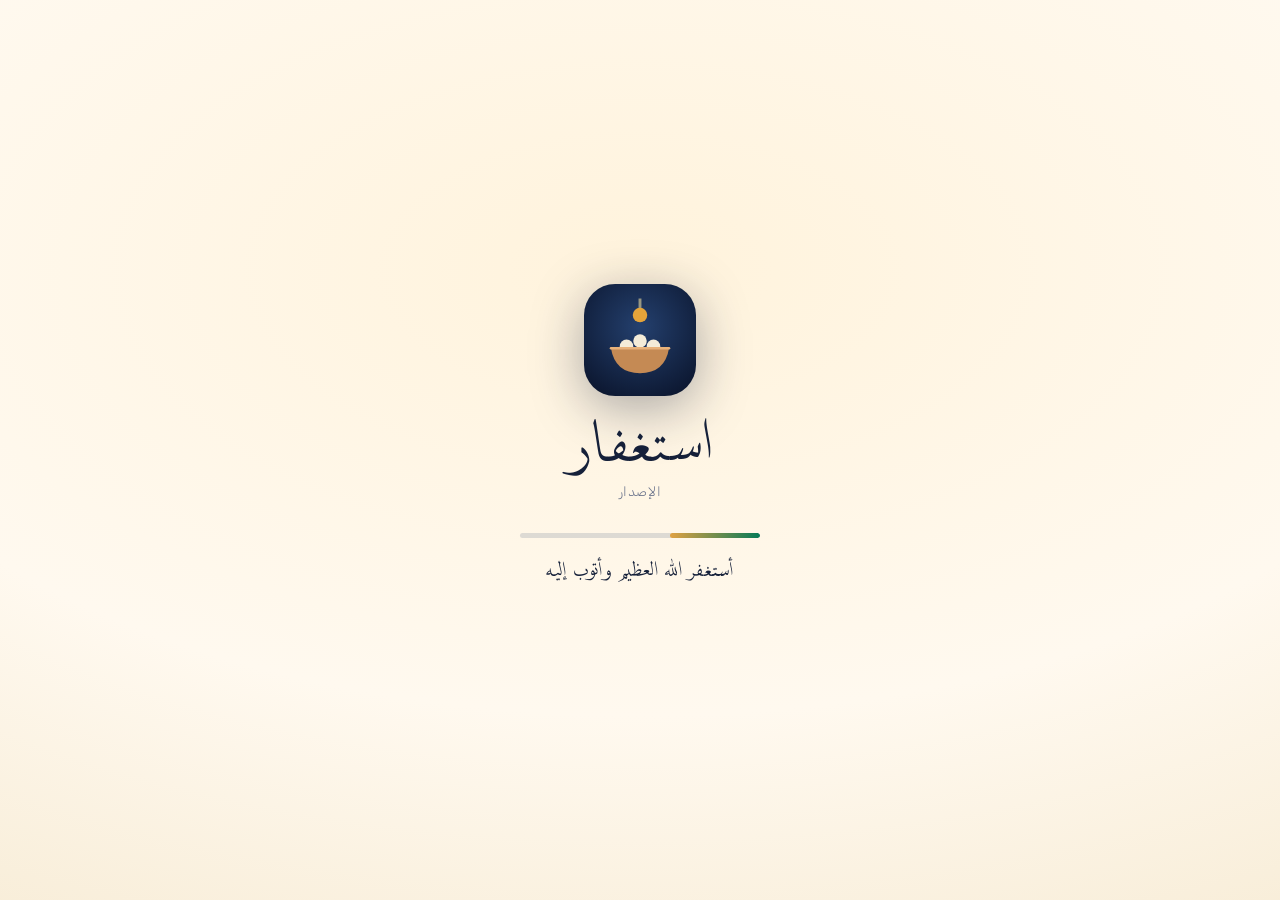
==== commit 563a6c4b: "v1.5" ====
--- a/app/src/main/assets/index.html
+++ b/app/src/main/assets/index.html
@@ -1,19 +1,22 @@
 <!DOCTYPE html>
-<html lang="ar" dir="rtl">
+<html lang="ar" dir="rtl" data-ltrfix>
 <head>
 <meta charset="utf-8">
 <meta name="viewport" content="width=device-width,initial-scale=1,maximum-scale=1,user-scalable=no,viewport-fit=cover">
 <title>استغفار</title>
+<meta name="theme-color" content="#fff9ef">
 <style>
 @font-face{font-family:'Nabi';src:url('fonts/Nabi.ttf');font-weight:400}
 @font-face{font-family:'Rubik';src:url('fonts/Rubik-Light.ttf');font-weight:300}
 @font-face{font-family:'Rubik';src:url('fonts/Rubik-Regular.ttf');font-weight:400}
 @font-face{font-family:'Rubik';src:url('fonts/Rubik-Medium.ttf');font-weight:500}
 :root{
+  --bg:#fff9ef;--card:#fff;--line:#e8dfcc;--fg:#16213a;--mut:#68718a;--on:#067a57;--off:#cfc7b4;--selbg:#f2faf6;--chip:#f1ebdc;--goldt:#b9791a;--hl:rgba(206,142,39,.16);
   --navy:#0f1d36;--green:#067a57;--gold:#ce8e27;
   --ui:'Rubik','Noto Sans Arabic','Segoe UI',Roboto,'DejaVu Sans',sans-serif;
   --title:'Nabi','Noto Naskh Arabic','Noto Sans Arabic','FreeSerif','DejaVu Sans',serif;
 }
+html.dark{--bg:#0d1730;--card:#16264a;--line:rgba(255,255,255,.09);--fg:#f1f4fb;--mut:#9fb0cc;--on:#2aa57f;--off:#44516b;--selbg:#12332f;--chip:#1f3260;--goldt:#f3d28a;--hl:rgba(224,161,67,.18);--green:#4cc59c}
 *{box-sizing:border-box}
 html,body{margin:0;height:100%;overflow:hidden;background:#c6cfdb;-webkit-user-select:none;user-select:none;
   -webkit-tap-highlight-color:transparent;touch-action:manipulation;font-family:var(--ui);color:var(--navy);font-synthesis:none}
@@ -60,25 +63,25 @@
 /* settings sheet (screen pixels) */
 #scrim{position:absolute;left:0;top:0;right:0;bottom:0;background:rgba(10,16,30,.42);opacity:0;pointer-events:none;transition:opacity .25s}
 #scrim.on{opacity:1;pointer-events:auto}
-#sheet{position:absolute;left:0;right:0;bottom:0;background:#fff9ef;border-radius:22px 22px 0 0;padding:18px 18px calc(18px + env(safe-area-inset-bottom));
-  transform:translateY(105%);transition:transform .3s cubic-bezier(.2,.8,.2,1);direction:rtl;max-height:90%;overflow:auto}
+#sheet{position:absolute;left:0;right:0;bottom:0;background:var(--bg);border-radius:22px 22px 0 0;padding:18px 18px calc(18px + env(safe-area-inset-bottom));
+  transform:translateY(105%);transition:transform .3s cubic-bezier(.2,.8,.2,1);max-height:90%;overflow:auto}
 #sheet.on{transform:none}
-#sheet h2{margin:0 0 12px;font:500 18px var(--ui);color:#16213a;text-align:center}
-.opt{display:flex;align-items:center;gap:12px;padding:12px 14px;margin-bottom:8px;border-radius:14px;background:#fff;border:1.5px solid #e8dfcc;cursor:pointer}
-.opt.sel{border-color:#067a57;background:#f2faf6}
-.opt .rd{width:20px;height:20px;border-radius:50%;border:2px solid #c9bfa8;flex:none;position:relative}
-.opt.sel .rd{border-color:#067a57}
-.opt.sel .rd:after{content:'';position:absolute;inset:3px;border-radius:50%;background:#067a57}
-.opt b{display:block;font:500 15px var(--ui);color:#16213a}
-.opt span{display:block;font:300 12px/1.4 var(--ui);color:#68718a;margin-top:2px}
-.row{display:flex;align-items:center;justify-content:space-between;padding:12px 14px;margin:4px 0 8px;border-radius:14px;background:#fff;border:1.5px solid #e8dfcc;cursor:pointer}
-.row b{font:500 15px var(--ui);color:#16213a}
-.sw{width:44px;height:26px;border-radius:13px;background:#cfc7b4;position:relative;transition:background .2s;flex:none}
+#sheet h2{margin:0 0 12px;font:500 18px var(--ui);color:var(--fg);text-align:center}
+.opt{display:flex;align-items:center;gap:12px;padding:12px 14px;margin-bottom:8px;border-radius:14px;background:var(--card);border:1.5px solid var(--line);cursor:pointer}
+.opt.sel{border-color:var(--on);background:var(--selbg)}
+.opt .rd{width:20px;height:20px;border-radius:50%;border:2px solid var(--off);flex:none;position:relative}
+.opt.sel .rd{border-color:var(--on)}
+.opt.sel .rd:after{content:'';position:absolute;inset:3px;border-radius:50%;background:var(--on)}
+.opt b{display:block;font:500 15px var(--ui);color:var(--fg)}
+.opt span{display:block;font:300 12px/1.4 var(--ui);color:var(--mut);margin-top:2px}
+.row{display:flex;align-items:center;justify-content:space-between;padding:12px 14px;margin:4px 0 8px;border-radius:14px;background:var(--card);border:1.5px solid var(--line);cursor:pointer}
+.row b{font:500 15px var(--ui);color:var(--fg)}
+.sw{width:44px;height:26px;border-radius:13px;background:var(--off);position:relative;transition:background .2s;flex:none}
 .sw:after{content:'';position:absolute;top:3px;right:3px;width:20px;height:20px;border-radius:50%;background:#fff;transition:right .2s;box-shadow:0 1px 3px rgba(0,0,0,.25)}
-.sw.on{background:#067a57}.sw.on:after{right:21px}
-.row .rs{display:block;font:300 12px/1.4 var(--ui);color:#68718a;margin-top:2px}
-.row .chev{font:300 22px/1 var(--ui);color:#9a927e;margin-top:-2px}
-#memo{position:absolute;left:0;top:0;right:0;bottom:0;z-index:5;overflow:auto;direction:rtl;
+.sw.on{background:var(--on)}.sw.on:after{right:21px}
+.row .rs{display:block;font:300 12px/1.4 var(--ui);color:var(--mut);margin-top:2px}
+.row .chev{font:300 22px/1 var(--ui);color:var(--mut);margin-top:-2px}
+#memo{position:absolute;left:0;top:0;right:0;bottom:0;overflow:auto;direction:rtl;
   background:linear-gradient(180deg,#fef0d6 0%,#fce4bc 45%,#f5c480 100%);
   opacity:0;pointer-events:none;transform:translateY(18px);transition:opacity .3s ease,transform .3s ease}
 #memo.on{opacity:1;pointer-events:auto;transform:none}
@@ -96,18 +99,105 @@
 .mrah{font:500 15px var(--ui);color:#067a57;margin-bottom:22px}
 .mdua{font:400 15px/2 var(--ui);color:#2a3144;max-width:320px}
 .mfat{font:300 14px var(--ui);color:#5a4a2a;margin:16px 0 26px}
-#shareApp{max-width:320px;background:#16213a}
-.btn{display:block;width:100%;padding:13px;border:0;border-radius:14px;background:#16213a;color:#fff;font:500 15px var(--ui);margin-top:6px;cursor:pointer}
+#shareApp{max-width:320px;background:#16213a;color:#fff}
+.btn{display:flex;align-items:center;justify-content:center;gap:8px;width:100%;padding:13px;border:0;border-radius:14px;background:var(--fg);color:var(--bg);font:500 15px var(--ui);margin-top:6px;cursor:pointer}
+
+/* ---- icons / sections / segmented ---- */
+.ic{display:block;flex:none}
+.sec{font:500 12.5px var(--ui);color:var(--mut);margin:14px 4px 8px;letter-spacing:.02em}
+.ci{width:38px;height:38px;border-radius:12px;display:grid;place-items:center;flex:none;color:#fff}
+.c1{background:linear-gradient(145deg,#0a8a63,#066247)}.c2{background:linear-gradient(145deg,#d99a31,#a8701a)}.c3{background:linear-gradient(145deg,#4a63a8,#2e4285)}
+.c4{background:linear-gradient(145deg,#8a5aa0,#62397a)}.c5{background:linear-gradient(145deg,#2b9db0,#1b6f85)}.c6{background:linear-gradient(145deg,#d1604d,#9c3c2e)}.c7{background:linear-gradient(145deg,#7b8aa6,#56647f)}
+.row .l,.opt .l{display:flex;align-items:center;gap:12px;min-width:0}
+.row .chev{display:grid;place-items:center;color:var(--mut)}
+html.en .row .chev svg{transform:scaleX(-1)}
+.seg{display:flex;gap:4px;background:var(--chip);padding:4px;border-radius:14px;margin:4px 0 8px}
+.seg button{flex:1;padding:9px 4px;border-radius:11px;font:500 14px var(--ui);color:var(--mut);background:none;border:0;cursor:pointer}
+.seg button.on{background:var(--card);color:var(--fg);box-shadow:0 1px 4px rgba(0,0,0,.14)}
+.segt{font:500 14px var(--ui);color:var(--fg);margin:8px 4px 2px;display:flex;align-items:center;gap:8px}
+.segt .ic{color:var(--gold)}
+html.en #pill,html.en #infoBox{direction:ltr}
+html.en .opt b,html.en .row b{font-weight:500}
+/* ---- prayer glass strip ---- */
+#insetB{position:absolute;left:0;bottom:0;width:0;height:0;padding-bottom:env(safe-area-inset-bottom)}
+#pstrip{position:absolute;left:12px;right:12px;bottom:calc(10px + env(safe-area-inset-bottom));height:84px;border-radius:22px;z-index:3;
+  background:rgba(255,255,255,.58);border:1px solid rgba(255,255,255,.75);box-shadow:0 6px 22px rgba(30,40,70,.18);
+  -webkit-backdrop-filter:blur(16px);backdrop-filter:blur(16px);padding:7px 8px 6px;cursor:pointer;color:var(--fg)}
+html.dark #pstrip{background:rgba(16,28,56,.62);border-color:rgba(255,255,255,.12);box-shadow:0 6px 22px rgba(0,0,0,.4)}
+#pnext{display:flex;align-items:center;justify-content:center;gap:6px;font:500 12px/1 var(--ui);color:var(--goldt);height:20px}
+html:not(.dark) #pnext{color:#8a5a0c}
+#pcells{display:flex;gap:4px;margin-top:3px}
+.pc{flex:1;display:flex;flex-direction:column;align-items:center;gap:2px;padding:5px 0 4px;border-radius:14px;color:var(--fg)}
+.pc .pn{font:500 11px/1.2 var(--ui)}
+.pc .pt{font:400 11.5px/1.2 var(--ui);direction:ltr;white-space:nowrap;color:var(--mut)}
+.pc .ic{color:var(--gold)}
+.pc.nx{background:linear-gradient(160deg,#d99a31,#b97a1f);color:#fff;box-shadow:0 2px 8px rgba(180,120,30,.4)}
+.pc.nx .pt,.pc.nx .ic{color:#fff}
+#pnone{display:flex;align-items:center;justify-content:center;gap:8px;height:100%;font:500 14px var(--ui);color:var(--fg)}
+#pnone .ic{color:var(--gold)}
+/* ---- modals ---- */
+.modal{position:fixed;left:0;top:0;right:0;bottom:0;background:rgba(5,10,22,.62);display:none;align-items:center;justify-content:center;padding:24px;z-index:60}
+.modal.show{display:flex}
+.modal .box{background:var(--card);color:var(--fg);border-radius:22px;padding:22px 20px;width:100%;max-width:360px;text-align:center;box-shadow:0 10px 40px rgba(0,0,0,.35)}
+.modal .box h3{margin:8px 0 8px;font:400 24px var(--title);word-spacing:.32em;color:var(--goldt)}
+html.en .modal .box h3{font:500 19px var(--ui);word-spacing:0}
+.modal .box .muted{color:var(--mut);font:300 14px/1.7 var(--ui)}
+.modal .box .mb{display:flex;align-items:center;justify-content:center;gap:8px;width:100%;padding:13px;border:0;border-radius:14px;font:500 16px var(--ui);margin-top:10px;cursor:pointer}
+.mb.gold{background:var(--gold);color:#201505}.mb.ghost{background:var(--chip);color:var(--fg)}
+.mi{width:56px;height:56px;border-radius:18px;margin:0 auto;display:grid;place-items:center;background:var(--hl);color:var(--gold)}
+.toast{position:fixed;bottom:calc(112px + env(safe-area-inset-bottom,0px));left:50%;transform:translateX(-50%);background:rgba(10,16,30,.9);color:#fff;padding:10px 16px;border-radius:12px;font:400 14px var(--ui);z-index:70;display:none;max-width:86%;text-align:center}
+/* ---- splash ---- */
+#splash{position:fixed;left:0;top:0;right:0;bottom:0;z-index:100;display:flex;flex-direction:column;align-items:center;justify-content:center;
+  background:radial-gradient(120% 90% at 50% 30%,#fff3dc 0%,#fff9ef 55%,#f6ead2 100%);color:var(--fg);transition:opacity .55s ease;text-align:center;padding:30px}
+html.dark #splash{background:radial-gradient(120% 90% at 50% 30%,#1b3563 0%,#0d1730 60%,#080f21 100%)}
+#splash.hide{opacity:0;pointer-events:none}
+#splash .lg{filter:drop-shadow(0 12px 26px rgba(10,20,50,.35));animation:lgin .9s cubic-bezier(.2,.8,.2,1) both}
+@keyframes lgin{from{opacity:0;transform:scale(.7) translateY(14px)}to{opacity:1;transform:none}}
+#splash .nm{font:400 46px/1.4 var(--title);word-spacing:.32em;margin-top:18px;color:var(--fg)}
+html.en #splash .nm{font:500 34px var(--ui);word-spacing:0;letter-spacing:.02em}
+#splash .vr{font:300 13px var(--ui);color:var(--mut);margin-top:2px;letter-spacing:.04em}
+#splash .tr{width:min(240px,64%);height:5px;border-radius:3px;background:rgba(120,130,150,.25);margin-top:34px;overflow:hidden}
+#splash .fl{height:100%;width:0;border-radius:3px;background:linear-gradient(90deg,#e0a143,#067a57);transition:width .25s linear}
+html[dir=rtl] #splash .tr{direction:rtl}
+#splash .ph{font:400 16px/1.8 var(--title);word-spacing:.32em;color:var(--fg);margin-top:20px;min-height:58px;max-width:320px;transition:opacity .45s ease}
+html.en #splash .ph{font:300 14px/1.7 var(--ui);word-spacing:0}
+/* ---- dark mode: night scene ---- */
+html.dark,html.dark body{background:#0b1426}
+html.dark #scene,html.dark #veil{filter:brightness(.5) saturate(.9) contrast(1.05)}
+#tint{position:absolute;left:0;top:0;right:0;bottom:0;pointer-events:none;display:none;background:linear-gradient(180deg,#27447f 0%,#3a5a9a 55%,#6a6f96 100%);mix-blend-mode:multiply}
+html.dark #tint{display:block}
+#scrim{z-index:7}#sheet{z-index:8}#memo{z-index:9}
+html.en #pCur{order:2}html.en #pill>span:nth-of-type(2){order:3}html.en #pTot{order:4}
+html.dark #title{color:#f4e7c8}html.dark #sub{color:#cbd5ea}html.dark #sub .g{color:#4cc59c}
+html.dark #infoT{color:#f3ecd9}html.dark #infoS{color:#a9b4ca}html.dark #hint{color:rgba(255,255,255,.62)}
+html.dark #pill{color:#e9eef8;background:rgba(255,255,255,.1);border-color:rgba(255,255,255,.14)}
+html.dark #gear{background:rgba(255,255,255,.12);opacity:.95}html.dark #gear svg{stroke:#eaf0fb}
+html.dark #pause{background:rgba(255,255,255,.14);border-color:rgba(255,255,255,.2)}
+html.dark #rDisc{fill:rgba(16,28,56,.78);stroke:rgba(255,255,255,.18)}
+html.dark #ring circle:nth-child(2){fill:rgba(255,255,255,.05);stroke:#2c3d63}
+html.dark #rNum{fill:#f1f4fb}
+html.dark #share{background:rgba(22,38,74,.85);color:#f4e7c8;border-color:rgba(255,255,255,.14)}
+html.dark #card{background:rgba(18,32,62,.9);border-color:#8d6c2d}
+html.dark #card .l1{color:#f1ecde}html.dark #card .l2{color:#4cc59c}html.dark #card .l3{color:#9fb0cc;border-top-color:rgba(255,255,255,.14)}
+html.dark #memo{background:linear-gradient(180deg,#0f1a36 0%,#14264b 55%,#1c2f58 100%)}
+html.dark .mverse,html.dark .mname{color:#f4e7c8}html.dark .mlabel,html.dark .mfat{color:#b9c4dc}html.dark .mdua{color:#d4dcee}html.dark .mrah{color:#4cc59c}
+html.dark #memoBack{background:rgba(255,255,255,.12);border-color:rgba(255,255,255,.2);color:#f1f4fb}
+html.dark #shareApp{background:var(--gold);color:#201505}
+.star{position:absolute;width:2px;height:2px;border-radius:50%;background:#fff;opacity:0;pointer-events:none}
+html.dark .star{opacity:.7;animation:tw 3.2s ease-in-out infinite}
+@keyframes tw{50%{opacity:.15}}
 </style>
 </head>
 <body>
 <div id="root">
   <div id="inset"></div>
   <div id="stage">
+    <div id="stars"></div>
     <svg id="scene" xmlns="http://www.w3.org/2000/svg"></svg>
+    <div id="tint"></div>
 
     <div id="pill" class="abs c">
-      <b id="pLabel" class="fade">الاستغفار</b><i class="dot">●</i><span>١٠٠</span><span>/</span><span id="pCur" class="gold">٠</span>
+      <b id="pLabel" class="fade">الاستغفار</b><i class="dot">●</i><span id="pTot">١٠٠</span><span>/</span><span id="pCur" class="gold">٠</span>
     </div>
     <div id="title" class="abs c fade">أَسْتَغْفِرُ ٱللَّهَ</div>
     <div id="divider" class="abs c"><i></i><b></b><i></i></div>
@@ -119,7 +209,7 @@
       <circle id="rProg" r="27.5" fill="none" stroke="#067a57" stroke-width="3.4" stroke-linecap="round"
         stroke-dasharray="172.8" stroke-dashoffset="172.8" transform="rotate(-90)"/>
       <text id="rNum" x="0" y="6" text-anchor="middle" font-size="19" font-weight="500" fill="#16213a">٠</text>
-      <text x="0" y="17.5" text-anchor="middle" font-size="6.2" font-weight="300" fill="#8a93a3" direction="ltr">١٠٠ /</text>
+      <text x="0" y="17.5" text-anchor="middle" font-size="6.2" font-weight="300" fill="#8a93a3" direction="ltr" id="rTot">١٠٠ /</text>
     </svg>
     <div id="infoBox" class="abs fade"><div id="infoT">خفِّف حِملَك</div><div id="infoS">كلُّ استغفارٍ يُسقِط عنك ذنبًا</div></div>
     <div id="card" class="abs fade">
@@ -139,37 +229,67 @@
   <div id="veil"></div>
   <div id="scrim"></div>
   <div id="sheet">
-    <h2>الإعدادات</h2>
-    <div class="opt" data-mode="auto"><div class="rd"></div><div><b>تلقائي</b><span>يعدّ وحده من ١ إلى ١٠٠ ثم يعيد من جديد</span></div></div>
-    <div class="opt" data-mode="autopause"><div class="rd"></div><div><b>تلقائي مع إيقاف مؤقت</b><span>يعدّ وحده، ويمكنك إيقافه واستئنافه بزر</span></div></div>
-    <div class="opt" data-mode="touch"><div class="rd"></div><div><b>باللمس</b><span>كل لمسة على الشاشة = استغفارة واحدة</span></div></div>
-    <div class="row" id="sndRow"><b>الصوت</b><div class="sw" id="sndSw"></div></div>
-    <div class="row" id="ntfRow"><div><b>التذكير بالاستغفار</b><span class="rs">إشعار يومي: ٦ ص · ١٠ ص · ٢ م · ٦ م · ١٠ م</span></div><div class="sw" id="ntfSw"></div></div>
-    <div class="row" id="memoRow"><b>ترحّم ومشاركة التطبيق</b><span class="chev">‹</span></div>
-    <button class="btn" id="restartBtn">البدء من جديد</button>
+    <h2 data-i="settings">الإعدادات</h2>
+
+    <div class="sec" data-i="secApp"></div>
+    <div class="row" id="goQuran"><div class="l"><span class="ci c1" data-ic="book" data-is="21"></span><div><b data-i="quran"></b><span class="rs" data-i="quranSub"></span></div></div><span class="chev" data-ic="chevL" data-is="20"></span></div>
+    <div class="row" id="goPrayer"><div class="l"><span class="ci c2" data-ic="mosque" data-is="21"></span><div><b data-i="prayer"></b><span class="rs" data-i="prayerSub"></span></div></div><span class="chev" data-ic="chevL" data-is="20"></span></div>
+
+    <div class="sec" data-i="secCount"></div>
+    <div class="opt" data-mode="auto"><div class="rd"></div><div><b data-i="mAuto"></b><span data-i="mAutoS"></span></div></div>
+    <div class="opt" data-mode="autopause"><div class="rd"></div><div><b data-i="mPause"></b><span data-i="mPauseS"></span></div></div>
+    <div class="opt" data-mode="touch"><div class="rd"></div><div><b data-i="mTouch"></b><span data-i="mTouchS"></span></div></div>
+    <div class="row" id="sndRow"><div class="l"><span class="ci c3" data-ic="beads" data-is="21"></span><b data-i="sound"></b></div><div class="sw" id="sndSw"></div></div>
+    <div class="row" id="ntfRow"><div class="l"><span class="ci c5" data-ic="bell" data-is="21"></span><div><b data-i="remind"></b><span class="rs" data-i="remindS"></span></div></div><div class="sw" id="ntfSw"></div></div>
+    <button class="btn" id="restartBtn"><span data-ic="refresh" data-is="18"></span><span data-i="restart"></span></button>
+
+    <div class="sec" data-i="secLook"></div>
+    <div class="segt"><span data-ic="contrast" data-is="18"></span><span data-i="theme"></span></div>
+    <div class="seg" id="themeSeg"><button data-v="auto" data-i="tAuto"></button><button data-v="light" data-i="tLight"></button><button data-v="dark" data-i="tDark"></button></div>
+    <div class="segt"><span data-ic="globe" data-is="18"></span><span data-i="lang"></span></div>
+    <div class="seg" id="langSeg"><button data-v="ar">العربية</button><button data-v="en">English</button></div>
+
+    <div class="sec" data-i="secMore"></div>
+    <div class="row" id="memoRow"><div class="l"><span class="ci c4" data-ic="heart" data-is="21"></span><b data-i="memoRow"></b></div><span class="chev" data-ic="chevL" data-is="20"></span></div>
+    <div class="row" id="updRow"><div class="l"><span class="ci c7" data-ic="download" data-is="21"></span><div><b data-i="upd"></b><span class="rs"><span data-i="updS"></span>: <span id="verTxt" style="direction:ltr;display:inline-block"></span></span></div></div><span class="chev" data-ic="chevL" data-is="20"></span></div>
   </div>
   <div id="memo">
-    <button id="memoBack">رجوع</button>
+    <button id="memoBack" data-i="memoBack">رجوع</button>
     <div class="mwrap">
       <div class="mverse">إِنَّا لِلَّهِ وَإِنَّا إِلَيْهِ رَاجِعُونَ</div>
       <div class="mdiv"><i></i><b></b><i></i></div>
-      <div class="mlabel">ترحّموا على المرحوم</div>
+      <div class="mlabel" data-i="mLabel">ترحّموا على المرحوم</div>
       <div class="mname">كاظم خضير حمود البيضاني</div>
-      <div class="mrah">رحمه الله وأسكنه فسيح جناته</div>
+      <div class="mrah" data-i="mRah">رحمه الله وأسكنه فسيح جناته</div>
       <div class="mdua">اللَّهُمَّ اغْفِرْ لَهُ وَارْحَمْهُ وَعَافِهِ وَاعْفُ عَنْهُ، وَأَكْرِمْ نُزُلَهُ وَوَسِّعْ مُدْخَلَهُ</div>
-      <div class="mfat">الفاتحة إلى روحه الطاهرة</div>
-      <button class="btn" id="shareApp">مشاركة التطبيق</button>
+      <div class="mfat" data-i="mFat">الفاتحة إلى روحه الطاهرة</div>
+      <button class="btn" id="shareApp"><span data-ic="share" data-is="18"></span><span data-i="shareApp">مشاركة التطبيق</span></button>
     </div>
   </div>
+
+  <div id="insetB"></div>
+  <div id="pstrip"></div>
+  <div class="modal" id="upModal"><div class="box"><div class="mi" data-ic="download" data-is="28"></div><h3 data-i="upTitle"></h3>
+    <div class="muted" id="upTxt"></div>
+    <div id="upBar" style="display:none;height:8px;border-radius:4px;background:var(--chip);margin-top:12px;overflow:hidden"><div id="upFill" style="height:100%;width:0;background:var(--gold)"></div></div>
+    <button class="mb gold" id="upYes" data-i="upNow"></button><button class="mb ghost" id="upNo" data-i="later"></button></div></div>
+  <div class="modal" id="locModal"><div class="box"><div class="mi" data-ic="pin" data-is="28"></div><h3 data-i="locTitle"></h3>
+    <div class="muted" data-i="locAsk"></div>
+    <button class="mb gold" id="lmYes" data-i="locOn"></button><button class="mb ghost" id="lmNo" data-i="later"></button></div></div>
+  <div class="toast" id="toast"></div>
+  <div id="splash"><div class="lg" id="splLogo"></div><div class="nm" id="splName">استغفار</div><div class="vr" id="splVer"></div>
+    <div class="tr"><div class="fl" id="splFill"></div></div><div class="ph" id="splPh"></div></div>
 </div>
 
+<script src="common.js"></script><script src="core.js"></script>
+<script>applyI18n();fillIcons();</script>
 <script>
 (function(){
 'use strict';
 var $=function(id){return document.getElementById(id)};
 var NS='http://www.w3.org/2000/svg';
 var AR='٠١٢٣٤٥٦٧٨٩';
-function ar(n){return String(n).replace(/\d/g,function(d){return AR[d]})}
+function ar(n){return (window.LANG==='en')?String(n):String(n).replace(/\d/g,function(d){return AR[d]})}
 function lerp(a,b,t){return a+(b-a)*t}
 function clamp(x,a,b){a=a==null?0:a;b=b==null?1:b;return Math.min(b,Math.max(a,x))}
 function ease(t){t=clamp(t);return t<.5?2*t*t:1-Math.pow(-2*t+2,2)/2}
@@ -273,7 +393,7 @@
 var pileG=el('g',{},gBowl);
 el('ellipse',{cx:0,cy:0,rx:74,ry:3.6,fill:'#3a2a20'},gBowl);
 var lbl=el('text',{x:0,y:25,'text-anchor':'middle','font-size':15,'font-weight':500,fill:'#fff4e2','font-family':'Rubik,Noto Sans Arabic,DejaVu Sans,sans-serif'},gBowl);
-lbl.textContent='ذُنوب';
+lbl.textContent=t('sins');
 
 /* pile of sins */
 var rowsN=[18,17,16,14,12,10,7,4,2],spheres=[];
@@ -364,16 +484,18 @@
   fitW(document.querySelector('#card .l1'),126,19);
   fitW(document.querySelector('#card .l2'),104,22);
 }
+var barU=0;
 function layout(){
   var w=window.innerWidth,h=window.innerHeight;
   K=Math.min(w/360,h/640);W=w/K;H=h/K;
+  barU=(94+($('insetB').getBoundingClientRect().height||0))/K;
   stage.style.width=W+'px';stage.style.height=H+'px';stage.style.transform='scale('+K+')';
   scene.setAttribute('width',W);scene.setAttribute('height',H);scene.setAttribute('viewBox','0 0 '+W+' '+H);
-  gy=H-73.5;gOff=gy-566.5;
+  gy=H-73.5-barU;gOff=gy-566.5;
   var ins=$('inset').getBoundingClientRect().height||0;
   topOff=clamp(ins/K-8,0,30);
   var cx=W/2;
-  infoY=327+(H-640)*.5+topOff*.5;
+  infoY=327+(H-barU-640)*.5+topOff*.5;
   place(el_pill,cx,39+topOff);place(el_title,cx,107+topOff);place(el_div,cx,163+topOff);place(el_sub,cx,192+topOff);
   el_ring.style.left=(63.5-34)+'px';el_ring.style.top=(infoY-34)+'px';
   el_info.style.right='22px';el_info.style.top=(infoY-19)+'px';el_info.style.left='auto';
@@ -406,17 +528,17 @@
 }
 function finaleTexts(on){
   if(on){
-    swap($('pLabel'),'اكتمل');
+    swap($('pLabel'),t('done'));
     swap(el_title,'تَقَبَّلَ ٱللَّهُ مِنَّا وَمِنكُمْ',fitTitle);
-    swap(el_sub,'وغفرَ لنا ولكم',fitTitle);
-    swap(el_info,'<div id="infoT">امضِ خفيفًا</div><div id="infoS">مئةُ استغفارٍ... وقد فرغَ الوعاء</div>',fitTitle);
+    swap(el_sub,t('fSub'),fitTitle);
+    swap(el_info,'<div id="infoT">'+t('fInfoT')+'</div><div id="infoS">'+t('fInfoS')+'</div>',fitTitle);
     $('rProg').setAttribute('stroke','#d68e1d');
     el_share.style.opacity=1;el_share.classList.add('on');
   }else{
-    $('pLabel').innerHTML='الاستغفار';
+    $('pLabel').innerHTML=t('pLabel');
     el_title.innerHTML='أَسْتَغْفِرُ ٱللَّهَ';
-    el_sub.innerHTML='أطلبُ المغفرةَ من <span class="g">الله</span>';
-    el_info.innerHTML='<div id="infoT">خفِّف حِملَك</div><div id="infoS">كلُّ استغفارٍ يُسقِط عنك ذنبًا</div>';
+    el_sub.innerHTML=t('subL')+'<span class="g">'+t('allah')+'</span>';
+    el_info.innerHTML='<div id="infoT">'+t('infoT')+'</div><div id="infoS">'+t('infoS')+'</div>';
     el_title.style.opacity=el_sub.style.opacity=el_info.style.opacity=$('pLabel').style.opacity=1;fitTitle();
     $('rProg').setAttribute('stroke','#067a57');
     el_share.style.opacity=0;el_share.classList.remove('on');
@@ -530,8 +652,8 @@
 $('memoRow').addEventListener('click',function(){openSheet(false);openMemo(true)});
 $('memoBack').addEventListener('click',function(){openMemo(false);openSheet(true)});
 $('shareApp').addEventListener('click',function(){
-  var t='تطبيق استغفار: خفّف حِملك بالاستغفار.\nحمّله من هنا: '+APP_LINK;
-  try{if(window.Android&&Android.share){Android.share(t)}else if(navigator.share){navigator.share({text:t}).catch(function(){})}}catch(err){}
+  var tx=t('shareTxt')+APP_LINK;
+  try{if(window.Android&&Android.share){Android.share(tx)}else if(navigator.share){navigator.share({text:tx}).catch(function(){})}}catch(err){}
 });
 window.__back=function(){
   if(memoOpen){openMemo(false);openSheet(true);return true}
@@ -541,8 +663,8 @@
 el_pause.addEventListener('click',function(e){e.stopPropagation();paused=!paused;drawPause();audio()});
 el_share.addEventListener('click',function(e){
   e.stopPropagation();
-  var t='أكملتُ ١٠٠ استغفار: أستغفر الله العظيم وأتوب إليه. شاركني الأجر.';
-  try{if(window.Android&&Android.share){Android.share(t)}else if(navigator.share){navigator.share({text:t}).catch(function(){})}}catch(err){}
+  var tx=t('shareDone');
+  try{if(window.Android&&Android.share){Android.share(tx)}else if(navigator.share){navigator.share({text:tx}).catch(function(){})}}catch(err){}
 });
 stage.addEventListener('pointerdown',function(e){
   audio();
@@ -562,7 +684,7 @@
 function update(dt){
   /* intro veil */
   if(state==='run'||tf<6){
-    if(fadeOut===0&&introT<1.2){introT+=dt}
+    if(fadeOut===0&&introT<1.2&&window.__go!==false){introT+=dt}
   }
   var veil=$('veil');
   var vo=1-clamp((introT-0.15)/0.9);
@@ -692,8 +814,25 @@
 }
 
 /* ---------- init ---------- */
+function refreshTexts(){
+  lbl.textContent=t('sins');
+  $('pTot').textContent=ar(100);$('rTot').textContent=ar(100)+' /';
+  document.querySelector('#card .l3').textContent=t('verseSrc');
+  el_share.textContent=t('share');el_hint.textContent=t('hint');
+  setCount(Math.min(c,100));
+  if(state==='finale'){
+    $('pLabel').innerHTML=t('done');el_sub.innerHTML=t('fSub');
+    el_info.innerHTML='<div id="infoT">'+t('fInfoT')+'</div><div id="infoS">'+t('fInfoS')+'</div>';
+  }else{
+    $('pLabel').innerHTML=t('pLabel');
+    el_sub.innerHTML=t('subL')+'<span class="g">'+t('allah')+'</span>';
+    el_info.innerHTML='<div id="infoT">'+t('infoT')+'</div><div id="infoS">'+t('infoS')+'</div>';
+  }
+  fitTitle();
+}
 layout();
-setRemoved(0);setCount(0);applyMode();readNotif();
+setRemoved(0);setCount(0);applyMode();readNotif();refreshTexts();
+window.__app={openSheet:openSheet,openMemo:openMemo,refresh:refreshTexts,relayout:layout};
 if(document.fonts&&document.fonts.ready)document.fonts.ready.then(fitTitle);
 if(DBG){
   var n=parseInt(q.get('c'),10)||0;
@@ -707,5 +846,86 @@
 requestAnimationFrame(frame);
 })();
 </script>
+
+<script>
+/* ===== hub: language, theme, prayer strip, update, location, splash ===== */
+var $$=function(i){return document.getElementById(i)};
+var VER='';try{if(window.Android&&Android.appVersion)VER=Android.appVersion()}catch(e){}
+var PI={fajr:'sunrise',dhuhr:'sun',asr:'cloudsun',maghrib:'sunset',isha:'moon'};
+function applyDir(){var d=LANG==='en'?'ltr':'rtl';['sheet','memo','pstrip','upModal','locModal','toast'].forEach(function(id){$$(id).dir=d})}
+function markSegs(){[].forEach.call($$('themeSeg').children,function(b){b.classList.toggle('on',b.getAttribute('data-v')===THEME)});
+  [].forEach.call($$('langSeg').children,function(b){b.classList.toggle('on',b.getAttribute('data-v')===LANG)})}
+function drawStrip(){var st=$$('pstrip'),P=ls('pray',{});
+  if(!P.loc){st.innerHTML='<div id="pnone">'+ico('pin',20)+'<span>'+t('enableLoc')+'</span></div>';return}
+  var tm=dayTimes(new Date()),np=nextPrayer(),h='<div id="pnext">'+ico('compass',14)+'<span>'+(np?np.name+' '+t('after')+' '+countdown(np.at-new Date()):'')+'</span></div><div id="pcells">';
+  ['fajr','dhuhr','asr','maghrib','isha'].forEach(function(k){
+    h+='<div class="pc'+(np&&np.key===k?' nx':'')+'">'+ico(PI[k],18)+'<span class="pn">'+pname(k)+'</span><span class="pt">'+fmt(tm[k])+'</span></div>'});
+  st.innerHTML=h+'</div>'}
+function refreshAll(){applyI18n();applyDir();fillIcons();markSegs();drawStrip();
+  $$('verTxt').textContent=VER;$$('splVer').textContent=t('version')+' '+VER;
+  if(window.__app)__app.refresh();syncAlarms()}
+window.onLangChange=function(){refreshAll()};
+window.onThemeChange=function(){markSegs()};
+$$('themeSeg').addEventListener('click',function(e){var b=e.target.closest('button');if(b)setTheme(b.getAttribute('data-v'))});
+$$('langSeg').addEventListener('click',function(e){var b=e.target.closest('button');if(b)setLang(b.getAttribute('data-v'))});
+function closeSheet(){__app.openSheet(false)}
+$$('goQuran').addEventListener('click',function(){location.href='quran.html'});
+$$('goPrayer').addEventListener('click',function(){location.href='prayer.html'});
+(function(){var h='';for(var i=0;i<26;i++){h+='<i class="star" style="left:'+(Math.random()*100).toFixed(1)+'%;top:'+(Math.random()*34).toFixed(1)+'%;animation-delay:'+(Math.random()*3).toFixed(1)+'s;width:'+(1+Math.random()*1.6).toFixed(1)+'px;height:'+(1+Math.random()*1.6).toFixed(1)+'px"></i>'}
+  $$('stars').innerHTML=h;$$('stars').style.cssText='position:absolute;left:0;top:0;right:0;height:60%;pointer-events:none'})();
+function locDone(o,e){$$('locModal').classList.remove('show');$$('lmYes').textContent=t('locOn');
+  if(o){toast(t('locSet')+': '+placeName(o));drawStrip();syncAlarms()}else toast(e==='denied'?t('locDenied'):(e==='off'?t('locOff'):t('locFail')));
+  setTimeout(function(){try{Android.checkUpdate()}catch(x){}},600)}
+$$('lmNo').onclick=function(){ss('locAsked',true);$$('locModal').classList.remove('show');setTimeout(function(){try{Android.checkUpdate()}catch(x){}},600)};
+$$('lmYes').onclick=function(){ss('locAsked',true);$$('lmYes').textContent=t('locBusy');askLocation(locDone)};
+$$('pstrip').addEventListener('click',function(){if(ls('pray',{}).loc)location.href='prayer.html';else askLocation(function(o,e){if(o){toast(t('locSet')+': '+placeName(o));drawStrip();syncAlarms()}else toast(e==='denied'?t('locDenied'):(e==='off'?t('locOff'):t('locFail')))})});
+setInterval(drawStrip,30000);
+var manual=false;
+window.__updateInfo=function(r){
+  if(r.error){if(manual)toast(t('upErr'));manual=false;return}
+  if(r.available){$$('upTxt').textContent=(r.name||'')+(r.notes?'\n'+r.notes:'');$$('upTxt').style.whiteSpace='pre-line';
+    $$('upBar').style.display='none';$$('upYes').style.display='';$$('upYes').textContent=t('upNow');$$('upModal').classList.add('show');
+    if(window.__app)closeSheet()}
+  else if(manual)toast(t('upLatest'));
+  manual=false};
+window.__updateProgress=function(p){$$('upBar').style.display='block';
+  if(p>100){$$('upYes').style.display='none';$$('upTxt').textContent=t('upDone');$$('upFill').style.width='100%';return}
+  $$('upFill').style.width=p+'%';$$('upYes').style.display='none';$$('upTxt').textContent=t('upDl')+ar(p)+(LANG==='en'?'%':'٪')};
+window.__updateFail=function(w){$$('upYes').style.display='';$$('upYes').textContent=t('upRetry');$$('upTxt').textContent=w==='perm'?t('upPerm'):t('upFail')};
+$$('upYes').onclick=function(){$$('upTxt').textContent=t('upStart');try{Android.installUpdate()}catch(e){}};
+$$('upNo').onclick=function(){$$('upModal').classList.remove('show')};
+$$('updRow').addEventListener('click',function(){manual=true;try{Android.checkUpdate()}catch(e){manual=false}});
+var _ob=window.__back;
+window.__back=function(){
+  if($$('splash')&&!$$('splash').classList.contains('hide'))return true;
+  if($$('upModal').classList.contains('show')){$$('upNo').click();return true}
+  if($$('locModal').classList.contains('show')){$$('lmNo').click();return true}
+  return _ob?_ob():false};
+(function(){
+  var DBGQ=location.search.indexOf('c=')>=0;
+  $$('splLogo').innerHTML=logoSVG(112);
+  var sp=$$('splash'),fill=$$('splFill'),ph=$$('splPh'),keys=['splash1','splash2','splash3','splash4','splash5'],pi=0,t0=Date.now(),done=false,ready=false;
+  refreshAll();
+  if(DBGQ){sp.remove();window.__go=true;return}
+  window.__go=false;
+  function phrase(){ph.style.opacity=0;setTimeout(function(){ph.textContent=t(keys[pi%keys.length]);pi++;ph.style.opacity=1},300)}
+  ph.textContent=t(keys[0]);pi=1;
+  var pt=setInterval(phrase,1500);
+  function chk(){ready=document.readyState==='complete'}
+  window.addEventListener('load',chk);chk();
+  var fr=(document.fonts&&document.fonts.ready)?document.fonts.ready:Promise.resolve();
+  var fr2=false;fr.then(function(){fr2=true});
+  var tick=setInterval(function(){
+    var el=Date.now()-t0,p=Math.min(.9,el/3000);
+    if(ready&&fr2&&el>2600){p=1}
+    fill.style.width=(p*100)+'%';
+    if(p>=1&&!done){done=true;clearInterval(tick);clearInterval(pt);
+      setTimeout(function(){sp.classList.add('hide');window.__go=true;
+        setTimeout(function(){sp.style.display='none'},600);
+        if(!ls('pray',{}).loc&&!ls('locAsked',false))$$('locModal').classList.add('show');
+        else setTimeout(function(){try{Android.checkUpdate()}catch(x){}},900)},350)}
+  },120);
+})();
+</script>
 </body>
 </html>
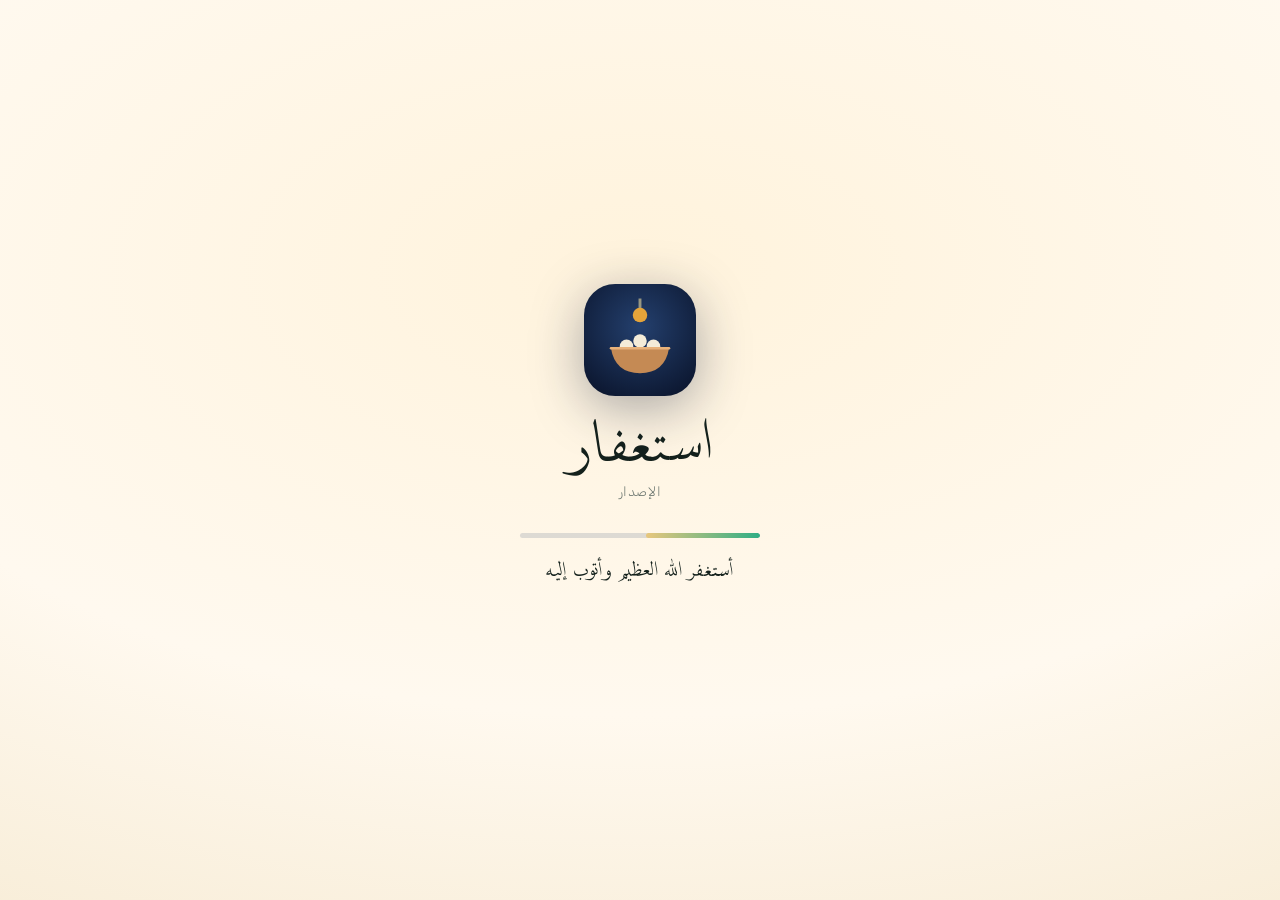
==== commit 4a9765ea: "v1.6" ====
--- a/app/src/main/assets/index.html
+++ b/app/src/main/assets/index.html
@@ -6,17 +6,25 @@
 <title>استغفار</title>
 <meta name="theme-color" content="#fff9ef">
 <style>
+@font-face{font-family:'Plex';src:url('fonts/ibm-plex-sans-arabic-arabic-300-normal.woff2') format('woff2');font-weight:300;unicode-range:U+0600-06FF,U+0750-077F,U+0870-088E,U+0890-0891,U+0898-08E1,U+08E3-08FF,U+200C-200E,U+2010-2011,U+204F,U+2E41,U+FB50-FDFF,U+FE70-FE74,U+FE76-FEFC}
+@font-face{font-family:'Plex';src:url('fonts/ibm-plex-sans-arabic-arabic-400-normal.woff2') format('woff2');font-weight:400;unicode-range:U+0600-06FF,U+0750-077F,U+0870-088E,U+0890-0891,U+0898-08E1,U+08E3-08FF,U+200C-200E,U+2010-2011,U+204F,U+2E41,U+FB50-FDFF,U+FE70-FE74,U+FE76-FEFC}
+@font-face{font-family:'Plex';src:url('fonts/ibm-plex-sans-arabic-arabic-500-normal.woff2') format('woff2');font-weight:500;unicode-range:U+0600-06FF,U+0750-077F,U+0870-088E,U+0890-0891,U+0898-08E1,U+08E3-08FF,U+200C-200E,U+2010-2011,U+204F,U+2E41,U+FB50-FDFF,U+FE70-FE74,U+FE76-FEFC}
+@font-face{font-family:'Plex';src:url('fonts/ibm-plex-sans-arabic-arabic-600-normal.woff2') format('woff2');font-weight:600;unicode-range:U+0600-06FF,U+0750-077F,U+0870-088E,U+0890-0891,U+0898-08E1,U+08E3-08FF,U+200C-200E,U+2010-2011,U+204F,U+2E41,U+FB50-FDFF,U+FE70-FE74,U+FE76-FEFC}
+@font-face{font-family:'Plex';src:url('fonts/ibm-plex-sans-arabic-latin-300-normal.woff2') format('woff2');font-weight:300;unicode-range:U+0000-00FF,U+0131,U+0152-0153,U+02BB-02BC,U+02C6,U+02DA,U+02DC,U+2000-206F,U+2074,U+20AC,U+2122,U+2191,U+2193,U+2212,U+2215,U+FEFF,U+FFFD}
+@font-face{font-family:'Plex';src:url('fonts/ibm-plex-sans-arabic-latin-400-normal.woff2') format('woff2');font-weight:400;unicode-range:U+0000-00FF,U+0131,U+0152-0153,U+02BB-02BC,U+02C6,U+02DA,U+02DC,U+2000-206F,U+2074,U+20AC,U+2122,U+2191,U+2193,U+2212,U+2215,U+FEFF,U+FFFD}
+@font-face{font-family:'Plex';src:url('fonts/ibm-plex-sans-arabic-latin-500-normal.woff2') format('woff2');font-weight:500;unicode-range:U+0000-00FF,U+0131,U+0152-0153,U+02BB-02BC,U+02C6,U+02DA,U+02DC,U+2000-206F,U+2074,U+20AC,U+2122,U+2191,U+2193,U+2212,U+2215,U+FEFF,U+FFFD}
+@font-face{font-family:'Plex';src:url('fonts/ibm-plex-sans-arabic-latin-600-normal.woff2') format('woff2');font-weight:600;unicode-range:U+0000-00FF,U+0131,U+0152-0153,U+02BB-02BC,U+02C6,U+02DA,U+02DC,U+2000-206F,U+2074,U+20AC,U+2122,U+2191,U+2193,U+2212,U+2215,U+FEFF,U+FFFD}
 @font-face{font-family:'Nabi';src:url('fonts/Nabi.ttf');font-weight:400}
 @font-face{font-family:'Rubik';src:url('fonts/Rubik-Light.ttf');font-weight:300}
 @font-face{font-family:'Rubik';src:url('fonts/Rubik-Regular.ttf');font-weight:400}
 @font-face{font-family:'Rubik';src:url('fonts/Rubik-Medium.ttf');font-weight:500}
 :root{
-  --bg:#fff9ef;--card:#fff;--line:#e8dfcc;--fg:#16213a;--mut:#68718a;--on:#067a57;--off:#cfc7b4;--selbg:#f2faf6;--chip:#f1ebdc;--goldt:#b9791a;--hl:rgba(206,142,39,.16);
+  --bg:#f7f3ea;--card:#ffffff;--line:#e9e2d2;--fg:#14211c;--mut:#6b756f;--on:#0b6b4f;--off:#cdd3cc;--chip:#eee8d9;--goldt:#9a6a16;--hl:rgba(184,134,42,.14);--selbg:#eef7f2;
   --navy:#0f1d36;--green:#067a57;--gold:#ce8e27;
-  --ui:'Rubik','Noto Sans Arabic','Segoe UI',Roboto,'DejaVu Sans',sans-serif;
+  --ui:'Plex','Rubik','Noto Sans Arabic','Segoe UI',Roboto,'DejaVu Sans',sans-serif;
   --title:'Nabi','Noto Naskh Arabic','Noto Sans Arabic','FreeSerif','DejaVu Sans',serif;
 }
-html.dark{--bg:#0d1730;--card:#16264a;--line:rgba(255,255,255,.09);--fg:#f1f4fb;--mut:#9fb0cc;--on:#2aa57f;--off:#44516b;--selbg:#12332f;--chip:#1f3260;--goldt:#f3d28a;--hl:rgba(224,161,67,.18);--green:#4cc59c}
+html.dark{--bg:#0a1713;--card:#12241e;--line:rgba(255,255,255,.07);--fg:#eef3ef;--mut:#93a69d;--on:#2fae85;--off:#3d4f48;--chip:#1a3029;--goldt:#e8c77d;--hl:rgba(232,199,125,.14);--selbg:#12332b;--green:#4cc59c}
 *{box-sizing:border-box}
 html,body{margin:0;height:100%;overflow:hidden;background:#c6cfdb;-webkit-user-select:none;user-select:none;
   -webkit-tap-highlight-color:transparent;touch-action:manipulation;font-family:var(--ui);color:var(--navy);font-synthesis:none}
@@ -63,10 +71,11 @@
 /* settings sheet (screen pixels) */
 #scrim{position:absolute;left:0;top:0;right:0;bottom:0;background:rgba(10,16,30,.42);opacity:0;pointer-events:none;transition:opacity .25s}
 #scrim.on{opacity:1;pointer-events:auto}
-#sheet{position:absolute;left:0;right:0;bottom:0;background:var(--bg);border-radius:22px 22px 0 0;padding:18px 18px calc(18px + env(safe-area-inset-bottom));
+#sheet{position:absolute;left:0;right:0;bottom:0;background:var(--bg);border-radius:30px 30px 0 0;padding:22px 18px calc(18px + env(safe-area-inset-bottom));
   transform:translateY(105%);transition:transform .3s cubic-bezier(.2,.8,.2,1);max-height:90%;overflow:auto}
 #sheet.on{transform:none}
-#sheet h2{margin:0 0 12px;font:500 18px var(--ui);color:var(--fg);text-align:center}
+#sheet::before{content:'';display:block;width:40px;height:4px;border-radius:2px;background:var(--off);margin:-12px auto 14px;opacity:.7}
+#sheet h2{margin:0 0 14px;font:600 18px var(--ui);color:var(--fg);text-align:center}
 .opt{display:flex;align-items:center;gap:12px;padding:12px 14px;margin-bottom:8px;border-radius:14px;background:var(--card);border:1.5px solid var(--line);cursor:pointer}
 .opt.sel{border-color:var(--on);background:var(--selbg)}
 .opt .rd{width:20px;height:20px;border-radius:50%;border:2px solid var(--off);flex:none;position:relative}
@@ -104,26 +113,26 @@
 
 /* ---- icons / sections / segmented ---- */
 .ic{display:block;flex:none}
-.sec{font:500 12.5px var(--ui);color:var(--mut);margin:14px 4px 8px;letter-spacing:.02em}
-.ci{width:38px;height:38px;border-radius:12px;display:grid;place-items:center;flex:none;color:#fff}
-.c1{background:linear-gradient(145deg,#0a8a63,#066247)}.c2{background:linear-gradient(145deg,#d99a31,#a8701a)}.c3{background:linear-gradient(145deg,#4a63a8,#2e4285)}
-.c4{background:linear-gradient(145deg,#8a5aa0,#62397a)}.c5{background:linear-gradient(145deg,#2b9db0,#1b6f85)}.c6{background:linear-gradient(145deg,#d1604d,#9c3c2e)}.c7{background:linear-gradient(145deg,#7b8aa6,#56647f)}
+.sec{font:600 12px var(--ui);color:var(--goldt);margin:18px 6px 8px}
+.ci{width:40px;height:40px;border-radius:14px;display:grid;place-items:center;flex:none;color:#fff}
+.c1{background:rgba(11,107,79,.12);color:var(--on)}.c2{background:var(--hl);color:var(--goldt)}.c3{background:var(--hl);color:var(--goldt)}
+.c4{background:var(--hl);color:var(--goldt)}.c5{background:var(--hl);color:var(--goldt)}.c6{background:var(--hl);color:var(--goldt)}.c7{background:var(--hl);color:var(--goldt)}
 .row .l,.opt .l{display:flex;align-items:center;gap:12px;min-width:0}
 .row .chev{display:grid;place-items:center;color:var(--mut)}
 html.en .row .chev svg{transform:scaleX(-1)}
-.seg{display:flex;gap:4px;background:var(--chip);padding:4px;border-radius:14px;margin:4px 0 8px}
+.seg{display:flex;gap:4px;background:var(--chip);padding:4px;border-radius:16px;margin:4px 0 8px}
 .seg button{flex:1;padding:9px 4px;border-radius:11px;font:500 14px var(--ui);color:var(--mut);background:none;border:0;cursor:pointer}
-.seg button.on{background:var(--card);color:var(--fg);box-shadow:0 1px 4px rgba(0,0,0,.14)}
+.seg button.on{background:var(--on);color:#fff;box-shadow:none}
 .segt{font:500 14px var(--ui);color:var(--fg);margin:8px 4px 2px;display:flex;align-items:center;gap:8px}
 .segt .ic{color:var(--gold)}
 html.en #pill,html.en #infoBox{direction:ltr}
 html.en .opt b,html.en .row b{font-weight:500}
 /* ---- prayer glass strip ---- */
 #insetB{position:absolute;left:0;bottom:0;width:0;height:0;padding-bottom:env(safe-area-inset-bottom)}
-#pstrip{position:absolute;left:12px;right:12px;bottom:calc(10px + env(safe-area-inset-bottom));height:84px;border-radius:22px;z-index:3;
-  background:rgba(255,255,255,.58);border:1px solid rgba(255,255,255,.75);box-shadow:0 6px 22px rgba(30,40,70,.18);
+#pstrip{position:absolute;left:12px;right:12px;bottom:calc(10px + env(safe-area-inset-bottom));height:84px;border-radius:26px;z-index:3;
+  background:rgba(255,255,255,.62);border:1px solid rgba(255,255,255,.75);box-shadow:0 6px 22px rgba(30,40,70,.18);
   -webkit-backdrop-filter:blur(16px);backdrop-filter:blur(16px);padding:7px 8px 6px;cursor:pointer;color:var(--fg)}
-html.dark #pstrip{background:rgba(16,28,56,.62);border-color:rgba(255,255,255,.12);box-shadow:0 6px 22px rgba(0,0,0,.4)}
+html.dark #pstrip{background:rgba(14,32,26,.66);border-color:rgba(255,255,255,.12);box-shadow:0 6px 22px rgba(0,0,0,.4)}
 #pnext{display:flex;align-items:center;justify-content:center;gap:6px;font:500 12px/1 var(--ui);color:var(--goldt);height:20px}
 html:not(.dark) #pnext{color:#8a5a0c}
 #pcells{display:flex;gap:4px;margin-top:3px}
@@ -149,7 +158,7 @@
 /* ---- splash ---- */
 #splash{position:fixed;left:0;top:0;right:0;bottom:0;z-index:100;display:flex;flex-direction:column;align-items:center;justify-content:center;
   background:radial-gradient(120% 90% at 50% 30%,#fff3dc 0%,#fff9ef 55%,#f6ead2 100%);color:var(--fg);transition:opacity .55s ease;text-align:center;padding:30px}
-html.dark #splash{background:radial-gradient(120% 90% at 50% 30%,#1b3563 0%,#0d1730 60%,#080f21 100%)}
+html.dark #splash{background:radial-gradient(120% 90% at 50% 30%,#17382f 0%,#0a1713 60%,#060d0b 100%)}
 #splash.hide{opacity:0;pointer-events:none}
 #splash .lg{filter:drop-shadow(0 12px 26px rgba(10,20,50,.35));animation:lgin .9s cubic-bezier(.2,.8,.2,1) both}
 @keyframes lgin{from{opacity:0;transform:scale(.7) translateY(14px)}to{opacity:1;transform:none}}
@@ -157,7 +166,7 @@
 html.en #splash .nm{font:500 34px var(--ui);word-spacing:0;letter-spacing:.02em}
 #splash .vr{font:300 13px var(--ui);color:var(--mut);margin-top:2px;letter-spacing:.04em}
 #splash .tr{width:min(240px,64%);height:5px;border-radius:3px;background:rgba(120,130,150,.25);margin-top:34px;overflow:hidden}
-#splash .fl{height:100%;width:0;border-radius:3px;background:linear-gradient(90deg,#e0a143,#067a57);transition:width .25s linear}
+#splash .fl{height:100%;width:0;border-radius:3px;background:linear-gradient(90deg,#e8c77d,#2fae85);transition:width .25s linear}
 html[dir=rtl] #splash .tr{direction:rtl}
 #splash .ph{font:400 16px/1.8 var(--title);word-spacing:.32em;color:var(--fg);margin-top:20px;min-height:58px;max-width:320px;transition:opacity .45s ease}
 html.en #splash .ph{font:300 14px/1.7 var(--ui);word-spacing:0}
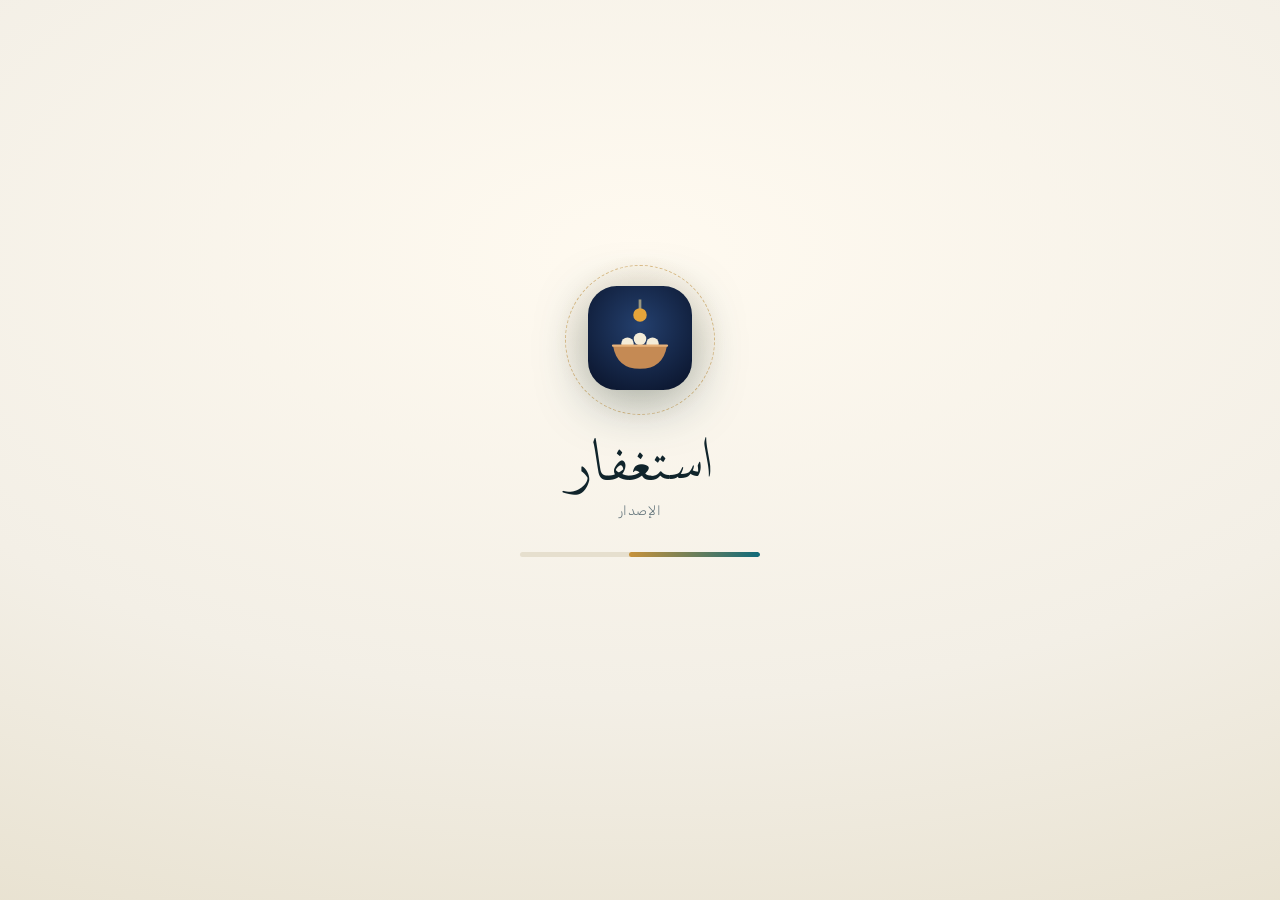
==== commit 38da38d7: "v2.0" ====
--- a/app/src/main/assets/index.html
+++ b/app/src/main/assets/index.html
@@ -1,938 +1,314 @@
 <!DOCTYPE html>
-<html lang="ar" dir="rtl" data-ltrfix>
+<html lang="ar" dir="rtl">
 <head>
 <meta charset="utf-8">
 <meta name="viewport" content="width=device-width,initial-scale=1,maximum-scale=1,user-scalable=no,viewport-fit=cover">
 <title>استغفار</title>
-<meta name="theme-color" content="#fff9ef">
+<meta name="theme-color" content="#f3efe6">
+<link rel="stylesheet" href="common.css">
 <style>
-@font-face{font-family:'Plex';src:url('fonts/ibm-plex-sans-arabic-arabic-300-normal.woff2') format('woff2');font-weight:300;unicode-range:U+0600-06FF,U+0750-077F,U+0870-088E,U+0890-0891,U+0898-08E1,U+08E3-08FF,U+200C-200E,U+2010-2011,U+204F,U+2E41,U+FB50-FDFF,U+FE70-FE74,U+FE76-FEFC}
-@font-face{font-family:'Plex';src:url('fonts/ibm-plex-sans-arabic-arabic-400-normal.woff2') format('woff2');font-weight:400;unicode-range:U+0600-06FF,U+0750-077F,U+0870-088E,U+0890-0891,U+0898-08E1,U+08E3-08FF,U+200C-200E,U+2010-2011,U+204F,U+2E41,U+FB50-FDFF,U+FE70-FE74,U+FE76-FEFC}
-@font-face{font-family:'Plex';src:url('fonts/ibm-plex-sans-arabic-arabic-500-normal.woff2') format('woff2');font-weight:500;unicode-range:U+0600-06FF,U+0750-077F,U+0870-088E,U+0890-0891,U+0898-08E1,U+08E3-08FF,U+200C-200E,U+2010-2011,U+204F,U+2E41,U+FB50-FDFF,U+FE70-FE74,U+FE76-FEFC}
-@font-face{font-family:'Plex';src:url('fonts/ibm-plex-sans-arabic-arabic-600-normal.woff2') format('woff2');font-weight:600;unicode-range:U+0600-06FF,U+0750-077F,U+0870-088E,U+0890-0891,U+0898-08E1,U+08E3-08FF,U+200C-200E,U+2010-2011,U+204F,U+2E41,U+FB50-FDFF,U+FE70-FE74,U+FE76-FEFC}
-@font-face{font-family:'Plex';src:url('fonts/ibm-plex-sans-arabic-latin-300-normal.woff2') format('woff2');font-weight:300;unicode-range:U+0000-00FF,U+0131,U+0152-0153,U+02BB-02BC,U+02C6,U+02DA,U+02DC,U+2000-206F,U+2074,U+20AC,U+2122,U+2191,U+2193,U+2212,U+2215,U+FEFF,U+FFFD}
-@font-face{font-family:'Plex';src:url('fonts/ibm-plex-sans-arabic-latin-400-normal.woff2') format('woff2');font-weight:400;unicode-range:U+0000-00FF,U+0131,U+0152-0153,U+02BB-02BC,U+02C6,U+02DA,U+02DC,U+2000-206F,U+2074,U+20AC,U+2122,U+2191,U+2193,U+2212,U+2215,U+FEFF,U+FFFD}
-@font-face{font-family:'Plex';src:url('fonts/ibm-plex-sans-arabic-latin-500-normal.woff2') format('woff2');font-weight:500;unicode-range:U+0000-00FF,U+0131,U+0152-0153,U+02BB-02BC,U+02C6,U+02DA,U+02DC,U+2000-206F,U+2074,U+20AC,U+2122,U+2191,U+2193,U+2212,U+2215,U+FEFF,U+FFFD}
-@font-face{font-family:'Plex';src:url('fonts/ibm-plex-sans-arabic-latin-600-normal.woff2') format('woff2');font-weight:600;unicode-range:U+0000-00FF,U+0131,U+0152-0153,U+02BB-02BC,U+02C6,U+02DA,U+02DC,U+2000-206F,U+2074,U+20AC,U+2122,U+2191,U+2193,U+2212,U+2215,U+FEFF,U+FFFD}
-@font-face{font-family:'Nabi';src:url('fonts/Nabi.ttf');font-weight:400}
-@font-face{font-family:'Rubik';src:url('fonts/Rubik-Light.ttf');font-weight:300}
-@font-face{font-family:'Rubik';src:url('fonts/Rubik-Regular.ttf');font-weight:400}
-@font-face{font-family:'Rubik';src:url('fonts/Rubik-Medium.ttf');font-weight:500}
-:root{
-  --bg:#f7f3ea;--card:#ffffff;--line:#e9e2d2;--fg:#14211c;--mut:#6b756f;--on:#0b6b4f;--off:#cdd3cc;--chip:#eee8d9;--goldt:#9a6a16;--hl:rgba(184,134,42,.14);--selbg:#eef7f2;
-  --navy:#0f1d36;--green:#067a57;--gold:#ce8e27;
-  --ui:'Plex','Rubik','Noto Sans Arabic','Segoe UI',Roboto,'DejaVu Sans',sans-serif;
-  --title:'Nabi','Noto Naskh Arabic','Noto Sans Arabic','FreeSerif','DejaVu Sans',serif;
-}
-html.dark{--bg:#0a1713;--card:#12241e;--line:rgba(255,255,255,.07);--fg:#eef3ef;--mut:#93a69d;--on:#2fae85;--off:#3d4f48;--chip:#1a3029;--goldt:#e8c77d;--hl:rgba(232,199,125,.14);--selbg:#12332b;--green:#4cc59c}
-*{box-sizing:border-box}
-html,body{margin:0;height:100%;overflow:hidden;background:#c6cfdb;-webkit-user-select:none;user-select:none;
-  -webkit-tap-highlight-color:transparent;touch-action:manipulation;font-family:var(--ui);color:var(--navy);font-synthesis:none}
-#root{position:fixed;left:0;top:0;right:0;bottom:0;overflow:hidden}
-#inset{position:absolute;left:0;top:0;width:0;height:0;padding-top:env(safe-area-inset-top)}
-#stage{position:absolute;left:0;top:0;transform-origin:0 0}
-#scene{position:absolute;left:0;top:0;display:block}
-.abs{position:absolute}
-.c{transform:translate(-50%,-50%)}
-#pill{display:flex;align-items:center;justify-content:center;gap:6px;height:28px;min-width:152px;padding:0 14px;
-  border-radius:14px;font:500 13px/1 var(--ui);white-space:nowrap;direction:rtl;border:1px solid transparent}
-#pill .gold{color:var(--gold);font-weight:500}
-#pill .dot{color:var(--gold);font-size:10px}
-.fade{transition:opacity .32s ease}
-#title{word-spacing:.32em;font:400 44px/1.5 var(--title);white-space:nowrap;color:var(--navy);text-align:center}
-#divider{width:73px;height:6px;display:flex;align-items:center;justify-content:center;gap:0}
-#divider i{flex:1;height:1px;background:rgba(206,142,39,.45)}
-#divider b{width:4px;height:4px;background:#d4a03a;transform:rotate(45deg);margin:0 4px;flex:none}
-#sub{font:300 15px/1.4 var(--ui);color:#2a3144;white-space:nowrap}
-#sub .g{color:var(--green);font:400 1.3em/1 var(--title)}
-#ring{width:68px;height:68px}
-#ring text{font-family:var(--ui)}
-#infoBox{display:flex;flex-direction:column;align-items:flex-end;direction:rtl;white-space:nowrap}
-#infoT{font:500 17.5px/1.2 var(--ui);color:#16213a}
-#infoS{font:400 9.5px/1.3 var(--ui);color:#586279;margin-top:5px}
-#card{width:153px;height:105px;border-radius:9px;background:rgba(255,253,244,.88);border:1.5px solid #d6b56a;
-  display:flex;flex-direction:column;align-items:center;justify-content:center;text-align:center;opacity:0;pointer-events:none;
-  box-shadow:0 2px 8px rgba(40,30,10,.08)}
-#card .l1,#card .l2{word-spacing:.32em}
-#card .l1{font:400 17px/1.55 var(--title);color:#14223b;white-space:nowrap}
-#card .l2{font:400 19px/1.5 var(--title);color:#127a5c;white-space:nowrap}
-#card .l3{font:400 8px/1 var(--ui);color:#5f6a7c;margin-top:7px;padding-top:6px;border-top:1px solid rgba(120,130,150,.25);width:118px}
-#share{height:27px;min-width:176px;padding:0 16px;border-radius:14px;background:rgba(255,248,238,.8);
-  border:1px solid rgba(255,255,255,.7);font:500 12.5px/27px var(--ui);color:#1a1517;text-align:center;white-space:nowrap;
-  box-shadow:0 2px 6px rgba(120,70,20,.15);opacity:0;pointer-events:none;cursor:pointer}
-#share.on{pointer-events:auto}
-#hint{font:400 11px/1 var(--ui);color:rgba(20,30,50,.55);opacity:0;white-space:nowrap}
-#pause{width:38px;height:38px;border-radius:50%;background:rgba(255,255,255,.6);border:1px solid rgba(255,255,255,.85);
-  display:none;align-items:center;justify-content:center;cursor:pointer}
-#gear{width:28px;height:28px;border-radius:50%;display:flex;align-items:center;justify-content:center;cursor:pointer;
-  background:rgba(255,255,255,.28);opacity:.75}
-#gear svg,#pause svg{display:block}
-#veil{position:absolute;left:0;top:0;right:0;bottom:0;background:#c6cfdb;opacity:1;pointer-events:none}
-/* settings sheet (screen pixels) */
-#scrim{position:absolute;left:0;top:0;right:0;bottom:0;background:rgba(10,16,30,.42);opacity:0;pointer-events:none;transition:opacity .25s}
+html,body{overflow:hidden}
+#app{position:absolute;inset:0;display:flex;flex-direction:column}
+/* header */
+.hd{flex:none;display:flex;align-items:center;gap:12px;padding:calc(14px + env(safe-area-inset-top,0px)) 18px 10px}
+.hd .lg{width:44px;height:44px;border-radius:14px;overflow:hidden;flex:none;box-shadow:0 4px 14px rgba(15,60,70,.25)}
+.hd .tx{flex:1;min-width:0}
+.hd h1{margin:0;font:400 26px/1.25 var(--title);word-spacing:.32em;color:var(--goldt)}
+html.en .hd h1{font:600 21px/1.25 var(--ui);word-spacing:0;color:var(--fg)}
+.hd .dt{font:300 12.5px/1.5 var(--ui);color:var(--mut);white-space:nowrap;overflow:hidden;text-overflow:ellipsis}
+.hd .ib{background:var(--card);border:1px solid var(--line)}
+/* scroll area */
+#scroll{flex:1;overflow-y:auto;padding:6px 16px calc(24px + env(safe-area-inset-bottom,0px));-webkit-overflow-scrolling:touch}
+/* hero */
+.hero{position:relative;border-radius:28px;padding:18px 18px 14px;color:#fff;overflow:hidden;cursor:pointer;
+  background:linear-gradient(150deg,#12606f 0%,#0c4553 55%,#0a3340 100%);box-shadow:0 10px 28px rgba(10,60,72,.28)}
+html.dark .hero{background:linear-gradient(150deg,#164a58 0%,#10333f 60%,#0c2630 100%);box-shadow:0 10px 28px rgba(0,0,0,.4)}
+.hero::before{content:'';position:absolute;inset:0;opacity:.09;pointer-events:none;
+  background-image:url("data:image/svg+xml,%3Csvg xmlns='http://www.w3.org/2000/svg' width='56' height='56' viewBox='0 0 56 56'%3E%3Cpath d='M28 4l6 10 10-6-2 12 12 2-8 8 8 8-12 2 2 12-10-6-6 10-6-10-10 6 2-12-12-2 8-8-8-8 12-2-2-12 10 6z' fill='none' stroke='%23fff' stroke-width='1.2'/%3E%3C/svg%3E");}
+.hero .glow{position:absolute;width:220px;height:220px;border-radius:50%;top:-90px;inset-inline-end:-70px;background:radial-gradient(circle,rgba(232,196,120,.38),rgba(232,196,120,0) 68%);pointer-events:none}
+.hero .r1{display:flex;align-items:center;justify-content:space-between;gap:8px;position:relative}
+.hero .chip{display:inline-flex;align-items:center;gap:6px;padding:5px 11px;border-radius:99px;background:rgba(255,255,255,.14);font:500 12px var(--ui);color:#fff}
+.hero .pl{display:flex;align-items:center;gap:5px;font:300 12px var(--ui);color:rgba(255,255,255,.82);min-width:0;white-space:nowrap;overflow:hidden;text-overflow:ellipsis}
+.hero .nm{position:relative;margin:12px 0 0;font:400 42px/1.3 var(--title);word-spacing:.32em;color:#fff6e0}
+html.en .hero .nm{font:600 34px/1.3 var(--ui);word-spacing:0}
+.hero .tm{position:relative;display:flex;align-items:baseline;gap:10px;margin-top:2px}
+.hero .tm b{font:500 22px var(--ui);color:#fff;direction:ltr}
+.hero .tm span{font:300 14px var(--ui);color:rgba(255,255,255,.85)}
+.hero .cells{position:relative;display:flex;gap:6px;margin-top:16px}
+.hero .c{flex:1;display:flex;flex-direction:column;align-items:center;gap:3px;padding:9px 2px 8px;border-radius:16px;background:rgba(255,255,255,.08);font:300 11px var(--ui);color:rgba(255,255,255,.8)}
+.hero .c b{font:500 11.5px var(--ui);color:#fff;direction:ltr;white-space:nowrap}
+.hero .c.nx{background:rgba(255,255,255,.95);color:#0c4553}.hero .c.nx b{color:#0c4553}
+.hero .none{position:relative;display:flex;flex-direction:column;align-items:center;gap:10px;padding:18px 6px 10px;text-align:center}
+.hero .none .mi2{width:52px;height:52px;border-radius:50%;background:rgba(255,255,255,.14);display:grid;place-items:center}
+.hero .none p{margin:0;font:400 15px/1.7 var(--ui);color:#fff}
+.hero .none .go{padding:11px 22px;border-radius:99px;background:#f3d9a0;color:#2a1c05;font:600 14px var(--ui)}
+/* sections */
+.sh{font:600 13px var(--ui);color:var(--goldt);margin:22px 4px 10px;letter-spacing:.01em}
+.grid{display:grid;grid-template-columns:1fr 1fr;gap:12px}
+.tile{position:relative;display:flex;flex-direction:column;align-items:flex-start;gap:10px;padding:16px 14px 14px;border-radius:24px;background:var(--card);border:1px solid var(--line);text-align:start;min-height:122px;overflow:hidden}
+.tile:active{transform:scale(.98);opacity:.92}
+.tile .ti{width:46px;height:46px;border-radius:16px;display:grid;place-items:center;background:var(--hl);color:var(--goldt)}
+.tile b{font:600 16px var(--ui);color:var(--fg)}
+.tile span.s{font:300 12.5px/1.5 var(--ui);color:var(--mut)}
+.tile.t-q .ti{background:rgba(15,106,122,.12);color:var(--on)}
+.tile.t-p .ti{background:rgba(15,106,122,.12);color:var(--on)}
+.tile.wide{grid-column:1/-1;flex-direction:row;align-items:center;gap:14px;min-height:0;padding:18px 16px;color:#fff;border:0;
+  background:linear-gradient(120deg,#c8923a 0%,#a8701f 100%);box-shadow:0 8px 22px rgba(168,112,31,.28)}
+html.dark .tile.wide{background:linear-gradient(120deg,#8a6420 0%,#5e4313 100%);box-shadow:0 8px 22px rgba(0,0,0,.35)}
+.tile.wide .ti{background:rgba(255,255,255,.2);color:#fff;width:54px;height:54px;border-radius:18px;flex:none}
+.tile.wide b{color:#fff;font-size:19px}
+.tile.wide span.s{color:rgba(255,255,255,.88);font-size:13px}
+.tile.wide .arr{margin-inline-start:auto;color:rgba(255,255,255,.85)}
+html.en .arr svg,html.en .chev svg{transform:scaleX(-1)}
+.foot{margin:26px 0 4px;text-align:center;font:300 12px var(--ui);color:var(--mut)}
+.foot b{font-weight:500;direction:ltr;display:inline-block}
+/* sheets */
+#scrim{position:fixed;inset:0;background:rgba(4,12,16,.5);opacity:0;pointer-events:none;transition:opacity .25s;z-index:30}
 #scrim.on{opacity:1;pointer-events:auto}
-#sheet{position:absolute;left:0;right:0;bottom:0;background:var(--bg);border-radius:30px 30px 0 0;padding:22px 18px calc(18px + env(safe-area-inset-bottom));
-  transform:translateY(105%);transition:transform .3s cubic-bezier(.2,.8,.2,1);max-height:90%;overflow:auto}
-#sheet.on{transform:none}
-#sheet::before{content:'';display:block;width:40px;height:4px;border-radius:2px;background:var(--off);margin:-12px auto 14px;opacity:.7}
-#sheet h2{margin:0 0 14px;font:600 18px var(--ui);color:var(--fg);text-align:center}
-.opt{display:flex;align-items:center;gap:12px;padding:12px 14px;margin-bottom:8px;border-radius:14px;background:var(--card);border:1.5px solid var(--line);cursor:pointer}
-.opt.sel{border-color:var(--on);background:var(--selbg)}
-.opt .rd{width:20px;height:20px;border-radius:50%;border:2px solid var(--off);flex:none;position:relative}
-.opt.sel .rd{border-color:var(--on)}
-.opt.sel .rd:after{content:'';position:absolute;inset:3px;border-radius:50%;background:var(--on)}
-.opt b{display:block;font:500 15px var(--ui);color:var(--fg)}
-.opt span{display:block;font:300 12px/1.4 var(--ui);color:var(--mut);margin-top:2px}
-.row{display:flex;align-items:center;justify-content:space-between;padding:12px 14px;margin:4px 0 8px;border-radius:14px;background:var(--card);border:1.5px solid var(--line);cursor:pointer}
-.row b{font:500 15px var(--ui);color:var(--fg)}
-.sw{width:44px;height:26px;border-radius:13px;background:var(--off);position:relative;transition:background .2s;flex:none}
-.sw:after{content:'';position:absolute;top:3px;right:3px;width:20px;height:20px;border-radius:50%;background:#fff;transition:right .2s;box-shadow:0 1px 3px rgba(0,0,0,.25)}
-.sw.on{background:var(--on)}.sw.on:after{right:21px}
-.row .rs{display:block;font:300 12px/1.4 var(--ui);color:var(--mut);margin-top:2px}
-.row .chev{font:300 22px/1 var(--ui);color:var(--mut);margin-top:-2px}
-#memo{position:absolute;left:0;top:0;right:0;bottom:0;overflow:auto;direction:rtl;
-  background:linear-gradient(180deg,#fef0d6 0%,#fce4bc 45%,#f5c480 100%);
-  opacity:0;pointer-events:none;transform:translateY(18px);transition:opacity .3s ease,transform .3s ease}
-#memo.on{opacity:1;pointer-events:auto;transform:none}
-#memo .mwrap{min-height:100%;display:flex;flex-direction:column;align-items:center;justify-content:center;text-align:center;
-  padding:calc(env(safe-area-inset-top) + 64px) 26px calc(env(safe-area-inset-bottom) + 28px)}
-#memoBack{position:absolute;right:14px;top:calc(env(safe-area-inset-top) + 14px);height:34px;padding:0 14px;border-radius:17px;
-  background:rgba(255,255,255,.55);border:1px solid rgba(255,255,255,.85);font:500 13px var(--ui);color:#16213a;cursor:pointer}
-.mverse,.mname{word-spacing:.32em}
-.mverse{font:400 clamp(24px,7vw,30px)/1.7 var(--title);color:#0f1d36}
-.mdiv{width:90px;height:6px;display:flex;align-items:center;justify-content:center;margin:12px 0 18px}
-.mdiv i{flex:1;height:1px;background:rgba(206,142,39,.55)}
-.mdiv b{width:5px;height:5px;background:#d4a03a;transform:rotate(45deg);margin:0 5px;flex:none}
-.mlabel{font:300 14px var(--ui);color:#5a4a2a}
-.mname{font:400 clamp(30px,9.5vw,42px)/1.5 var(--title);color:#0f1d36;margin:6px 0 4px}
-.mrah{font:500 15px var(--ui);color:#067a57;margin-bottom:22px}
-.mdua{font:400 15px/2 var(--ui);color:#2a3144;max-width:320px}
-.mfat{font:300 14px var(--ui);color:#5a4a2a;margin:16px 0 26px}
-#shareApp{max-width:320px;background:#16213a;color:#fff}
-.btn{display:flex;align-items:center;justify-content:center;gap:8px;width:100%;padding:13px;border:0;border-radius:14px;background:var(--fg);color:var(--bg);font:500 15px var(--ui);margin-top:6px;cursor:pointer}
-
-/* ---- icons / sections / segmented ---- */
-.ic{display:block;flex:none}
-.sec{font:600 12px var(--ui);color:var(--goldt);margin:18px 6px 8px}
-.ci{width:40px;height:40px;border-radius:14px;display:grid;place-items:center;flex:none;color:#fff}
-.c1{background:rgba(11,107,79,.12);color:var(--on)}.c2{background:var(--hl);color:var(--goldt)}.c3{background:var(--hl);color:var(--goldt)}
-.c4{background:var(--hl);color:var(--goldt)}.c5{background:var(--hl);color:var(--goldt)}.c6{background:var(--hl);color:var(--goldt)}.c7{background:var(--hl);color:var(--goldt)}
-.row .l,.opt .l{display:flex;align-items:center;gap:12px;min-width:0}
-.row .chev{display:grid;place-items:center;color:var(--mut)}
-html.en .row .chev svg{transform:scaleX(-1)}
-.seg{display:flex;gap:4px;background:var(--chip);padding:4px;border-radius:16px;margin:4px 0 8px}
-.seg button{flex:1;padding:9px 4px;border-radius:11px;font:500 14px var(--ui);color:var(--mut);background:none;border:0;cursor:pointer}
-.seg button.on{background:var(--on);color:#fff;box-shadow:none}
-.segt{font:500 14px var(--ui);color:var(--fg);margin:8px 4px 2px;display:flex;align-items:center;gap:8px}
+.sx{position:fixed;left:0;right:0;bottom:0;background:var(--bg);border-radius:30px 30px 0 0;padding:10px 18px calc(20px + env(safe-area-inset-bottom,0px));
+  transform:translateY(105%);transition:transform .32s cubic-bezier(.2,.8,.2,1);z-index:31;max-height:92%;overflow-y:auto;border-top:1px solid var(--line)}
+.sx.on{transform:none}
+.sx .grab{width:42px;height:4px;border-radius:2px;background:var(--off);margin:0 auto 14px;opacity:.7}
+.sx h2{margin:0 0 12px;font:600 18px var(--ui);text-align:center;color:var(--fg)}
+.sec{font:600 12px var(--ui);color:var(--goldt);margin:16px 6px 8px}
+.seg{display:flex;gap:4px;background:var(--chip);padding:4px;border-radius:16px;margin:2px 0 6px}
+.seg button{flex:1;padding:10px 4px;border-radius:12px;font:500 14px var(--ui);color:var(--mut)}
+.seg button.on{background:var(--on);color:#fff}
+.segt{font:500 14px var(--ui);color:var(--fg);margin:10px 4px 4px;display:flex;align-items:center;gap:8px}
 .segt .ic{color:var(--gold)}
-html.en #pill,html.en #infoBox{direction:ltr}
-html.en .opt b,html.en .row b{font-weight:500}
-/* ---- prayer glass strip ---- */
-#insetB{position:absolute;left:0;bottom:0;width:0;height:0;padding-bottom:env(safe-area-inset-bottom)}
-#pstrip{position:absolute;left:12px;right:12px;bottom:calc(10px + env(safe-area-inset-bottom));height:84px;border-radius:26px;z-index:3;
-  background:rgba(255,255,255,.62);border:1px solid rgba(255,255,255,.75);box-shadow:0 6px 22px rgba(30,40,70,.18);
-  -webkit-backdrop-filter:blur(16px);backdrop-filter:blur(16px);padding:7px 8px 6px;cursor:pointer;color:var(--fg)}
-html.dark #pstrip{background:rgba(14,32,26,.66);border-color:rgba(255,255,255,.12);box-shadow:0 6px 22px rgba(0,0,0,.4)}
-#pnext{display:flex;align-items:center;justify-content:center;gap:6px;font:500 12px/1 var(--ui);color:var(--goldt);height:20px}
-html:not(.dark) #pnext{color:#8a5a0c}
-#pcells{display:flex;gap:4px;margin-top:3px}
-.pc{flex:1;display:flex;flex-direction:column;align-items:center;gap:2px;padding:5px 0 4px;border-radius:14px;color:var(--fg)}
-.pc .pn{font:500 11px/1.2 var(--ui)}
-.pc .pt{font:400 11.5px/1.2 var(--ui);direction:ltr;white-space:nowrap;color:var(--mut)}
-.pc .ic{color:var(--gold)}
-.pc.nx{background:linear-gradient(160deg,#d99a31,#b97a1f);color:#fff;box-shadow:0 2px 8px rgba(180,120,30,.4)}
-.pc.nx .pt,.pc.nx .ic{color:#fff}
-#pnone{display:flex;align-items:center;justify-content:center;gap:8px;height:100%;font:500 14px var(--ui);color:var(--fg)}
-#pnone .ic{color:var(--gold)}
-/* ---- modals ---- */
-.modal{position:fixed;left:0;top:0;right:0;bottom:0;background:rgba(5,10,22,.62);display:none;align-items:center;justify-content:center;padding:24px;z-index:60}
-.modal.show{display:flex}
-.modal .box{background:var(--card);color:var(--fg);border-radius:22px;padding:22px 20px;width:100%;max-width:360px;text-align:center;box-shadow:0 10px 40px rgba(0,0,0,.35)}
-.modal .box h3{margin:8px 0 8px;font:400 24px var(--title);word-spacing:.32em;color:var(--goldt)}
-html.en .modal .box h3{font:500 19px var(--ui);word-spacing:0}
-.modal .box .muted{color:var(--mut);font:300 14px/1.7 var(--ui)}
-.modal .box .mb{display:flex;align-items:center;justify-content:center;gap:8px;width:100%;padding:13px;border:0;border-radius:14px;font:500 16px var(--ui);margin-top:10px;cursor:pointer}
-.mb.gold{background:var(--gold);color:#201505}.mb.ghost{background:var(--chip);color:var(--fg)}
-.mi{width:56px;height:56px;border-radius:18px;margin:0 auto;display:grid;place-items:center;background:var(--hl);color:var(--gold)}
-.toast{position:fixed;bottom:calc(112px + env(safe-area-inset-bottom,0px));left:50%;transform:translateX(-50%);background:rgba(10,16,30,.9);color:#fff;padding:10px 16px;border-radius:12px;font:400 14px var(--ui);z-index:70;display:none;max-width:86%;text-align:center}
-/* ---- splash ---- */
-#splash{position:fixed;left:0;top:0;right:0;bottom:0;z-index:100;display:flex;flex-direction:column;align-items:center;justify-content:center;
-  background:radial-gradient(120% 90% at 50% 30%,#fff3dc 0%,#fff9ef 55%,#f6ead2 100%);color:var(--fg);transition:opacity .55s ease;text-align:center;padding:30px}
-html.dark #splash{background:radial-gradient(120% 90% at 50% 30%,#17382f 0%,#0a1713 60%,#060d0b 100%)}
+.row{padding:13px 4px;cursor:pointer}
+.row .l{display:flex;align-items:center;gap:12px;min-width:0}
+.row .ci{width:40px;height:40px;border-radius:14px;display:grid;place-items:center;flex:none;background:var(--hl);color:var(--goldt)}
+.row b{display:block;font:500 15px var(--ui);color:var(--fg)}
+.row .rs{display:block;font:300 12.5px var(--ui);color:var(--mut);margin-top:2px}
+.row .chev{color:var(--mut);display:grid;place-items:center}
+/* update sheet */
+.upic{position:relative;width:84px;height:84px;margin:6px auto 12px;display:grid;place-items:center;color:#fff}
+.upic i{position:absolute;inset:0;border-radius:50%;background:linear-gradient(145deg,#12606f,#0c4553);box-shadow:0 8px 22px rgba(10,60,72,.35)}
+.upic u{position:absolute;inset:-10px;border-radius:50%;border:2px solid var(--on);opacity:.35;animation:pl 2s ease-out infinite;text-decoration:none}
+@keyframes pl{0%{transform:scale(.85);opacity:.5}100%{transform:scale(1.25);opacity:0}}
+.upic .ic{position:relative}
+#upSheet h2{margin-bottom:8px}
+.vrow{display:flex;align-items:center;justify-content:center;gap:10px;margin:0 0 14px;direction:ltr}
+.vp{padding:5px 12px;border-radius:99px;background:var(--chip);font:500 13px var(--ui);color:var(--mut)}
+.vp.new{background:var(--hl);color:var(--goldt)}
+.vrow .arr{color:var(--mut)}
+.nt{background:var(--card);border:1px solid var(--line);border-radius:20px;padding:12px 14px;margin-bottom:14px}
+.nt .nh{font:600 13px var(--ui);color:var(--goldt);margin-bottom:6px}
+.nt li{font:400 14px/1.9 var(--ui);color:var(--fg);list-style:none;display:flex;gap:8px}
+.nt li::before{content:'';width:6px;height:6px;border-radius:50%;background:var(--gold);margin-top:11px;flex:none}
+.nt ul{margin:0;padding:0}
+#upBar{display:none;height:12px;border-radius:6px;background:var(--chip);overflow:hidden;margin:2px 0 10px}
+#upFill{height:100%;width:0;border-radius:6px;background:linear-gradient(90deg,var(--gold),var(--on));transition:width .25s}
+#upTxt{text-align:center;margin-bottom:10px;min-height:0}
+#upSheet .btn{margin-top:8px}
+/* memorial */
+#memo{position:fixed;inset:0;z-index:40;background:linear-gradient(180deg,#f3efe6,#e9e2cf);display:none;flex-direction:column;align-items:center;justify-content:center;padding:30px 24px;text-align:center}
+html.dark #memo{background:linear-gradient(180deg,#0b1820,#12303d)}
+#memo.on{display:flex}
+#memo .mv{font:400 clamp(24px,7vw,30px)/1.8 var(--title);word-spacing:.32em;color:var(--fg)}
+#memo .md{width:90px;height:6px;display:flex;align-items:center;margin:12px 0 18px}
+#memo .md i{flex:1;height:1px;background:rgba(200,146,58,.6)}#memo .md b{width:5px;height:5px;background:var(--gold);transform:rotate(45deg);margin:0 5px}
+#memo .ml{font:300 14px var(--ui);color:var(--mut)}
+#memo .mn{font:400 clamp(30px,9.5vw,40px)/1.5 var(--title);word-spacing:.32em;color:var(--fg);margin:6px 0 4px}
+#memo .mr{font:500 15px var(--ui);color:var(--on);margin-bottom:20px}
+#memo .mdua{font:400 15px/2 var(--ui);color:var(--fg);max-width:320px}
+#memo .mf{font:300 14px var(--ui);color:var(--mut);margin:14px 0 22px}
+#memo .btn{max-width:320px}
+#memoBack{position:absolute;top:calc(14px + env(safe-area-inset-top,0px));inset-inline-start:16px;padding:9px 16px;border-radius:99px;background:var(--chip);font:500 14px var(--ui);color:var(--fg)}
+/* splash */
+#splash{position:fixed;inset:0;z-index:100;display:flex;flex-direction:column;align-items:center;justify-content:center;transition:opacity .5s ease;
+  background:radial-gradient(120% 90% at 50% 28%,#fffaf0 0%,#f3efe6 55%,#e6dfcc 100%)}
+html.dark #splash{background:radial-gradient(120% 90% at 50% 28%,#15414f 0%,#0b1820 60%,#071016 100%)}
 #splash.hide{opacity:0;pointer-events:none}
-#splash .lg{filter:drop-shadow(0 12px 26px rgba(10,20,50,.35));animation:lgin .9s cubic-bezier(.2,.8,.2,1) both}
-@keyframes lgin{from{opacity:0;transform:scale(.7) translateY(14px)}to{opacity:1;transform:none}}
-#splash .nm{font:400 46px/1.4 var(--title);word-spacing:.32em;margin-top:18px;color:var(--fg)}
-html.en #splash .nm{font:500 34px var(--ui);word-spacing:0;letter-spacing:.02em}
-#splash .vr{font:300 13px var(--ui);color:var(--mut);margin-top:2px;letter-spacing:.04em}
-#splash .tr{width:min(240px,64%);height:5px;border-radius:3px;background:rgba(120,130,150,.25);margin-top:34px;overflow:hidden}
-#splash .fl{height:100%;width:0;border-radius:3px;background:linear-gradient(90deg,#e8c77d,#2fae85);transition:width .25s linear}
-html[dir=rtl] #splash .tr{direction:rtl}
-#splash .ph{font:400 16px/1.8 var(--title);word-spacing:.32em;color:var(--fg);margin-top:20px;min-height:58px;max-width:320px;transition:opacity .45s ease}
+#splash .ring{position:relative;width:150px;height:150px;display:grid;place-items:center}
+#splash .ring::before{content:'';position:absolute;inset:0;border-radius:50%;border:1.5px dashed var(--gold);opacity:.55;animation:rot 14s linear infinite}
+#splash .ring::after{content:'';position:absolute;inset:-14px;border-radius:50%;background:radial-gradient(circle,rgba(200,146,58,.22),rgba(200,146,58,0) 68%)}
+@keyframes rot{to{transform:rotate(360deg)}}
+#splash .lg{position:relative;z-index:1;animation:lgin .9s cubic-bezier(.2,.8,.2,1) both;filter:drop-shadow(0 12px 26px rgba(10,50,60,.35))}
+@keyframes lgin{from{opacity:0;transform:scale(.7)}to{opacity:1;transform:none}}
+#splash .nm{font:400 46px/1.4 var(--title);word-spacing:.32em;margin-top:22px;color:var(--fg)}
+html.en #splash .nm{font:600 34px var(--ui);word-spacing:0}
+#splash .vr{font:300 13px var(--ui);color:var(--mut);margin-top:2px;letter-spacing:.04em;direction:ltr}
+#splash .tr{width:min(240px,64%);height:5px;border-radius:3px;background:var(--line);margin-top:34px;overflow:hidden}
+#splash .fl{height:100%;width:0;border-radius:3px;background:linear-gradient(90deg,var(--gold),var(--on));transition:width .25s linear}
+#splash .ph{font:400 16px/1.8 var(--title);word-spacing:.32em;color:var(--fg);margin-top:20px;min-height:58px;max-width:320px;text-align:center;transition:opacity .45s ease}
 html.en #splash .ph{font:300 14px/1.7 var(--ui);word-spacing:0}
-/* ---- dark mode: night scene ---- */
-html.dark,html.dark body{background:#0b1426}
-html.dark #scene,html.dark #veil{filter:brightness(.5) saturate(.9) contrast(1.05)}
-#tint{position:absolute;left:0;top:0;right:0;bottom:0;pointer-events:none;display:none;background:linear-gradient(180deg,#27447f 0%,#3a5a9a 55%,#6a6f96 100%);mix-blend-mode:multiply}
-html.dark #tint{display:block}
-#scrim{z-index:7}#sheet{z-index:8}#memo{z-index:9}
-html.en #pCur{order:2}html.en #pill>span:nth-of-type(2){order:3}html.en #pTot{order:4}
-html.dark #title{color:#f4e7c8}html.dark #sub{color:#cbd5ea}html.dark #sub .g{color:#4cc59c}
-html.dark #infoT{color:#f3ecd9}html.dark #infoS{color:#a9b4ca}html.dark #hint{color:rgba(255,255,255,.62)}
-html.dark #pill{color:#e9eef8;background:rgba(255,255,255,.1);border-color:rgba(255,255,255,.14)}
-html.dark #gear{background:rgba(255,255,255,.12);opacity:.95}html.dark #gear svg{stroke:#eaf0fb}
-html.dark #pause{background:rgba(255,255,255,.14);border-color:rgba(255,255,255,.2)}
-html.dark #rDisc{fill:rgba(16,28,56,.78);stroke:rgba(255,255,255,.18)}
-html.dark #ring circle:nth-child(2){fill:rgba(255,255,255,.05);stroke:#2c3d63}
-html.dark #rNum{fill:#f1f4fb}
-html.dark #share{background:rgba(22,38,74,.85);color:#f4e7c8;border-color:rgba(255,255,255,.14)}
-html.dark #card{background:rgba(18,32,62,.9);border-color:#8d6c2d}
-html.dark #card .l1{color:#f1ecde}html.dark #card .l2{color:#4cc59c}html.dark #card .l3{color:#9fb0cc;border-top-color:rgba(255,255,255,.14)}
-html.dark #memo{background:linear-gradient(180deg,#0f1a36 0%,#14264b 55%,#1c2f58 100%)}
-html.dark .mverse,html.dark .mname{color:#f4e7c8}html.dark .mlabel,html.dark .mfat{color:#b9c4dc}html.dark .mdua{color:#d4dcee}html.dark .mrah{color:#4cc59c}
-html.dark #memoBack{background:rgba(255,255,255,.12);border-color:rgba(255,255,255,.2);color:#f1f4fb}
-html.dark #shareApp{background:var(--gold);color:#201505}
-.star{position:absolute;width:2px;height:2px;border-radius:50%;background:#fff;opacity:0;pointer-events:none}
-html.dark .star{opacity:.7;animation:tw 3.2s ease-in-out infinite}
-@keyframes tw{50%{opacity:.15}}
 </style>
 </head>
 <body>
-<div id="root">
-  <div id="inset"></div>
-  <div id="stage">
-    <div id="stars"></div>
-    <svg id="scene" xmlns="http://www.w3.org/2000/svg"></svg>
-    <div id="tint"></div>
-
-    <div id="pill" class="abs c">
-      <b id="pLabel" class="fade">الاستغفار</b><i class="dot">●</i><span id="pTot">١٠٠</span><span>/</span><span id="pCur" class="gold">٠</span>
+<div id="app">
+  <div class="hd">
+    <div class="lg" id="hdLogo"></div>
+    <div class="tx"><h1 data-i="app">استغفار</h1><div class="dt" id="hdDate"></div></div>
+    <button class="ib" id="btnSet" data-ia="aria-label:settings"><span data-ic="gear" data-is="20"></span></button>
+  </div>
+  <div id="scroll">
+    <div class="hero" id="hero"></div>
+    <div class="sh" data-i="secApp"></div>
+    <div class="grid">
+      <button class="tile wide" id="tIst"><span class="ti" data-ic="beads" data-is="26"></span><span><b data-i="pLabel"></b><br><span class="s" data-i="sIstSub"></span></span><span class="arr" data-ic="chevL" data-is="22"></span></button>
+      <button class="tile t-q" id="tQuran"><span class="ti" data-ic="book" data-is="24"></span><b data-i="quran"></b><span class="s" id="qSub"></span></button>
+      <button class="tile t-p" id="tPray"><span class="ti" data-ic="mosque" data-is="24"></span><b data-i="prayer"></b><span class="s" data-i="prayerSub"></span></button>
+      <button class="tile" id="tMemo"><span class="ti" data-ic="heart" data-is="24"></span><b data-i="sMemo"></b><span class="s" data-i="sMemoS"></span></button>
+      <button class="tile" id="tSet"><span class="ti" data-ic="gear" data-is="24"></span><b data-i="settings"></b><span class="s" data-i="sSetS"></span></button>
     </div>
-    <div id="title" class="abs c fade">أَسْتَغْفِرُ ٱللَّهَ</div>
-    <div id="divider" class="abs c"><i></i><b></b><i></i></div>
-    <div id="sub" class="abs c fade">أطلبُ المغفرةَ من <span class="g">الله</span></div>
-
-    <svg id="ring" class="abs" viewBox="-34 -34 68 68" xmlns="http://www.w3.org/2000/svg">
-      <circle id="rDisc" r="32.6" fill="rgba(255,255,255,.62)" stroke="rgba(255,255,255,.95)" stroke-width="1.5"/>
-      <circle r="27.5" fill="rgba(255,255,255,.35)" stroke="#dde1e8" stroke-width="3.4"/>
-      <circle id="rProg" r="27.5" fill="none" stroke="#067a57" stroke-width="3.4" stroke-linecap="round"
-        stroke-dasharray="172.8" stroke-dashoffset="172.8" transform="rotate(-90)"/>
-      <text id="rNum" x="0" y="6" text-anchor="middle" font-size="19" font-weight="500" fill="#16213a">٠</text>
-      <text x="0" y="17.5" text-anchor="middle" font-size="6.2" font-weight="300" fill="#8a93a3" direction="ltr" id="rTot">١٠٠ /</text>
-    </svg>
-    <div id="infoBox" class="abs fade"><div id="infoT">خفِّف حِملَك</div><div id="infoS">كلُّ استغفارٍ يُسقِط عنك ذنبًا</div></div>
-    <div id="card" class="abs fade">
-      <div class="l1">فَقُلْتُ ٱسْتَغْفِرُوا رَبَّكُمْ</div>
-      <div class="l2">إِنَّهُ كَانَ غَفَّارًا</div>
-      <div class="l3">سورة نوح · الآية ١٠</div>
-    </div>
-
-    <div id="share" class="abs c fade">انشرها... وشارِك في الأجر</div>
-    <div id="hint" class="abs c fade">المس الشاشة للاستغفار</div>
-    <div id="pause" class="abs c"></div>
-    <div id="gear" class="abs">
-      <svg width="16" height="16" viewBox="0 0 24 24" fill="none" stroke="#16213a" stroke-width="2" stroke-linecap="round" stroke-linejoin="round"><circle cx="12" cy="12" r="3"/><path d="M19.4 15a1.7 1.7 0 0 0 .3 1.9l.1.1a2 2 0 1 1-2.8 2.8l-.1-.1a1.7 1.7 0 0 0-1.9-.3 1.7 1.7 0 0 0-1 1.5V21a2 2 0 1 1-4 0v-.1a1.7 1.7 0 0 0-1.1-1.5 1.7 1.7 0 0 0-1.9.3l-.1.1a2 2 0 1 1-2.8-2.8l.1-.1a1.7 1.7 0 0 0 .3-1.9 1.7 1.7 0 0 0-1.5-1H3a2 2 0 1 1 0-4h.1a1.7 1.7 0 0 0 1.5-1.1 1.7 1.7 0 0 0-.3-1.9l-.1-.1a2 2 0 1 1 2.8-2.8l.1.1a1.7 1.7 0 0 0 1.9.3H9a1.7 1.7 0 0 0 1-1.5V3a2 2 0 1 1 4 0v.1a1.7 1.7 0 0 0 1 1.5 1.7 1.7 0 0 0 1.9-.3l.1-.1a2 2 0 1 1 2.8 2.8l-.1.1a1.7 1.7 0 0 0-.3 1.9V9a1.7 1.7 0 0 0 1.5 1H21a2 2 0 1 1 0 4h-.1a1.7 1.7 0 0 0-1.5 1z"/></svg>
-    </div>
+    <div class="foot"><span data-i="version"></span> <b id="ftVer"></b></div>
   </div>
-
-  <div id="veil"></div>
-  <div id="scrim"></div>
-  <div id="sheet">
-    <h2 data-i="settings">الإعدادات</h2>
-
-    <div class="sec" data-i="secApp"></div>
-    <div class="row" id="goQuran"><div class="l"><span class="ci c1" data-ic="book" data-is="21"></span><div><b data-i="quran"></b><span class="rs" data-i="quranSub"></span></div></div><span class="chev" data-ic="chevL" data-is="20"></span></div>
-    <div class="row" id="goPrayer"><div class="l"><span class="ci c2" data-ic="mosque" data-is="21"></span><div><b data-i="prayer"></b><span class="rs" data-i="prayerSub"></span></div></div><span class="chev" data-ic="chevL" data-is="20"></span></div>
-
-    <div class="sec" data-i="secCount"></div>
-    <div class="opt" data-mode="auto"><div class="rd"></div><div><b data-i="mAuto"></b><span data-i="mAutoS"></span></div></div>
-    <div class="opt" data-mode="autopause"><div class="rd"></div><div><b data-i="mPause"></b><span data-i="mPauseS"></span></div></div>
-    <div class="opt" data-mode="touch"><div class="rd"></div><div><b data-i="mTouch"></b><span data-i="mTouchS"></span></div></div>
-    <div class="row" id="sndRow"><div class="l"><span class="ci c3" data-ic="beads" data-is="21"></span><b data-i="sound"></b></div><div class="sw" id="sndSw"></div></div>
-    <div class="row" id="ntfRow"><div class="l"><span class="ci c5" data-ic="bell" data-is="21"></span><div><b data-i="remind"></b><span class="rs" data-i="remindS"></span></div></div><div class="sw" id="ntfSw"></div></div>
-    <button class="btn" id="restartBtn"><span data-ic="refresh" data-is="18"></span><span data-i="restart"></span></button>
-
-    <div class="sec" data-i="secLook"></div>
-    <div class="segt"><span data-ic="contrast" data-is="18"></span><span data-i="theme"></span></div>
-    <div class="seg" id="themeSeg"><button data-v="auto" data-i="tAuto"></button><button data-v="light" data-i="tLight"></button><button data-v="dark" data-i="tDark"></button></div>
-    <div class="segt"><span data-ic="globe" data-is="18"></span><span data-i="lang"></span></div>
-    <div class="seg" id="langSeg"><button data-v="ar">العربية</button><button data-v="en">English</button></div>
-
-    <div class="sec" data-i="secMore"></div>
-    <div class="row" id="memoRow"><div class="l"><span class="ci c4" data-ic="heart" data-is="21"></span><b data-i="memoRow"></b></div><span class="chev" data-ic="chevL" data-is="20"></span></div>
-    <div class="row" id="updRow"><div class="l"><span class="ci c7" data-ic="download" data-is="21"></span><div><b data-i="upd"></b><span class="rs"><span data-i="updS"></span>: <span id="verTxt" style="direction:ltr;display:inline-block"></span></span></div></div><span class="chev" data-ic="chevL" data-is="20"></span></div>
-  </div>
-  <div id="memo">
-    <button id="memoBack" data-i="memoBack">رجوع</button>
-    <div class="mwrap">
-      <div class="mverse">إِنَّا لِلَّهِ وَإِنَّا إِلَيْهِ رَاجِعُونَ</div>
-      <div class="mdiv"><i></i><b></b><i></i></div>
-      <div class="mlabel" data-i="mLabel">ترحّموا على المرحوم</div>
-      <div class="mname">كاظم خضير حمود البيضاني</div>
-      <div class="mrah" data-i="mRah">رحمه الله وأسكنه فسيح جناته</div>
-      <div class="mdua">اللَّهُمَّ اغْفِرْ لَهُ وَارْحَمْهُ وَعَافِهِ وَاعْفُ عَنْهُ، وَأَكْرِمْ نُزُلَهُ وَوَسِّعْ مُدْخَلَهُ</div>
-      <div class="mfat" data-i="mFat">الفاتحة إلى روحه الطاهرة</div>
-      <button class="btn" id="shareApp"><span data-ic="share" data-is="18"></span><span data-i="shareApp">مشاركة التطبيق</span></button>
-    </div>
-  </div>
-
-  <div id="insetB"></div>
-  <div id="pstrip"></div>
-  <div class="modal" id="upModal"><div class="box"><div class="mi" data-ic="download" data-is="28"></div><h3 data-i="upTitle"></h3>
-    <div class="muted" id="upTxt"></div>
-    <div id="upBar" style="display:none;height:8px;border-radius:4px;background:var(--chip);margin-top:12px;overflow:hidden"><div id="upFill" style="height:100%;width:0;background:var(--gold)"></div></div>
-    <button class="mb gold" id="upYes" data-i="upNow"></button><button class="mb ghost" id="upNo" data-i="later"></button></div></div>
-  <div class="modal" id="locModal"><div class="box"><div class="mi" data-ic="pin" data-is="28"></div><h3 data-i="locTitle"></h3>
-    <div class="muted" data-i="locAsk"></div>
-    <button class="mb gold" id="lmYes" data-i="locOn"></button><button class="mb ghost" id="lmNo" data-i="later"></button></div></div>
-  <div class="toast" id="toast"></div>
-  <div id="splash"><div class="lg" id="splLogo"></div><div class="nm" id="splName">استغفار</div><div class="vr" id="splVer"></div>
-    <div class="tr"><div class="fl" id="splFill"></div></div><div class="ph" id="splPh"></div></div>
 </div>
 
+<div id="scrim"></div>
+<div class="sx" id="setSheet">
+  <div class="grab"></div>
+  <h2 data-i="settings"></h2>
+  <div class="sec" data-i="secLook"></div>
+  <div class="segt"><span data-ic="contrast" data-is="18"></span><span data-i="theme"></span></div>
+  <div class="seg" id="themeSeg"><button data-v="auto" data-i="tAuto"></button><button data-v="light" data-i="tLight"></button><button data-v="dark" data-i="tDark"></button></div>
+  <div class="segt"><span data-ic="globe" data-is="18"></span><span data-i="lang"></span></div>
+  <div class="seg" id="langSeg"><button data-v="ar">العربية</button><button data-v="en">English</button></div>
+  <div class="sec" data-i="secPray"></div>
+  <div class="row" id="rowLoc"><div class="l"><span class="ci" data-ic="pin" data-is="21"></span><div><b data-i="locUpd"></b><span class="rs" id="locNow"></span></div></div><span class="chev" data-ic="chevL" data-is="20"></span></div>
+  <div class="sec" data-i="secMore"></div>
+  <div class="row" id="rowUpd"><div class="l"><span class="ci" data-ic="download" data-is="21"></span><div><b data-i="upd"></b><span class="rs"><span data-i="updS"></span>: <span id="verTxt" style="direction:ltr;display:inline-block"></span></span></div></div><span class="chev" data-ic="chevL" data-is="20"></span></div>
+  <div class="row" id="rowMemo"><div class="l"><span class="ci" data-ic="heart" data-is="21"></span><b data-i="memoRow"></b></div><span class="chev" data-ic="chevL" data-is="20"></span></div>
+</div>
+
+<div class="sx" id="upSheet">
+  <div class="grab"></div>
+  <div class="upic"><u></u><i></i><span data-ic="download" data-is="34"></span></div>
+  <h2 data-i="upTitle"></h2>
+  <div class="vrow"><span class="vp" id="upCur"></span><span class="arr"><svg width="18" height="18" viewBox="0 0 24 24" fill="none" stroke="currentColor" stroke-width="2" stroke-linecap="round" stroke-linejoin="round"><path d="M5 12h14M13 6l6 6-6 6"/></svg></span><span class="vp new" id="upNew"></span></div>
+  <div class="nt" id="upNotesBox"><div class="nh" data-i="upWhat"></div><ul id="upNotes"></ul></div>
+  <div id="upBar"><div id="upFill"></div></div>
+  <div id="upTxt" class="muted"></div>
+  <button class="btn" id="upYes"></button>
+  <button class="btn ghost" id="upNo" data-i="later"></button>
+</div>
+
+<div class="modal" id="locModal"><div class="box"><div class="mi" data-ic="pin" data-is="28"></div><h3 data-i="locTitle"></h3>
+  <div class="muted" data-i="locAsk"></div>
+  <button class="btn gold" id="lmYes" data-i="locOn"></button><button class="btn ghost" id="lmNo" data-i="later"></button></div></div>
+
+<div id="memo">
+  <button id="memoBack" data-i="memoBack"></button>
+  <div class="mv">إِنَّا لِلَّهِ وَإِنَّا إِلَيْهِ رَاجِعُونَ</div>
+  <div class="md"><i></i><b></b><i></i></div>
+  <div class="ml" data-i="mLabel"></div>
+  <div class="mn">كاظم خضير حمود البيضاني</div>
+  <div class="mr" data-i="mRah"></div>
+  <div class="mdua">اللَّهُمَّ اغْفِرْ لَهُ وَارْحَمْهُ وَعَافِهِ وَاعْفُ عَنْهُ، وَأَكْرِمْ نُزُلَهُ وَوَسِّعْ مُدْخَلَهُ</div>
+  <div class="mf" data-i="mFat"></div>
+  <button class="btn" id="shareApp"><span data-ic="share" data-is="18"></span><span data-i="shareApp"></span></button>
+</div>
+
+<div class="toast" id="toast"></div>
+<div id="splash"><div class="ring"><div class="lg" id="splLogo"></div></div><div class="nm" id="splName" data-i="app"></div><div class="vr" id="splVer"></div>
+  <div class="tr"><div class="fl" id="splFill"></div></div><div class="ph" id="splPh"></div></div>
+
 <script src="common.js"></script><script src="core.js"></script>
-<script>applyI18n();fillIcons();</script>
 <script>
-(function(){
-'use strict';
-var $=function(id){return document.getElementById(id)};
-var NS='http://www.w3.org/2000/svg';
-var AR='٠١٢٣٤٥٦٧٨٩';
-function ar(n){return (window.LANG==='en')?String(n):String(n).replace(/\d/g,function(d){return AR[d]})}
-function lerp(a,b,t){return a+(b-a)*t}
-function clamp(x,a,b){a=a==null?0:a;b=b==null?1:b;return Math.min(b,Math.max(a,x))}
-function ease(t){t=clamp(t);return t<.5?2*t*t:1-Math.pow(-2*t+2,2)/2}
-function smooth(a,b,x){var t=clamp((x-a)/(b-a));return t*t*(3-2*t)}
-function hex(c){return [parseInt(c.substr(1,2),16),parseInt(c.substr(3,2),16),parseInt(c.substr(5,2),16)]}
-var KP=[0,.11,.25,.38,.5,.63,.76,.9,.99,1];
-function ramp(cols,p,stops){
-  stops=stops||KP; p=clamp(p);
-  var i=0; while(i<stops.length-2&&p>stops[i+1])i++;
-  var t=clamp((p-stops[i])/(stops[i+1]-stops[i]));
-  var a=hex(cols[i]),b=hex(cols[i+1]);
-  return 'rgb('+Math.round(lerp(a[0],b[0],t))+','+Math.round(lerp(a[1],b[1],t))+','+Math.round(lerp(a[2],b[2],t))+')';
-}
-function el(tag,attrs,parent){var e=document.createElementNS(NS,tag);for(var k in attrs)e.setAttribute(k,attrs[k]);if(parent)parent.appendChild(e);return e}
-
-/* ---------- palettes sampled from the reference video ---------- */
-var C_TOP =['#c6cfdb','#cad4db','#d2d8dc','#d8dada','#dfdfd8','#e6e2d8','#eee5d8','#f0ebd5','#fef0d6','#fef0d6'];
-var C_MID =['#b8c4d3','#bec8cf','#c4cace','#cecec9','#d5d1c7','#ddd7c4','#e4d8c0','#efddbf','#fce4bc','#fce4bc'];
-var C_LOW =['#97a7bb','#9da9b4','#aaaeb0','#b5b1a7','#bfb39d','#cbb798','#d7ba91','#e1be8c','#f5c480','#f5c480'];
-var C_DUNE1=['#8a9bb3','#8f9cae','#a3a6ab','#aea99f','#c2b196','#cdb08d','#d4af80','#dba974','#f3b56c','#f6b16a'];
-var C_DUNE2=['#7b8da7','#7e8b9c','#919497','#9a9189','#a99580','#b99a7a','#c39b6e','#cc9a62','#e69f58','#ea9c52'];
-var C_GROUND=['#4d5f75','#57606e','#656469','#6f645e','#7c6657','#886850','#936947','#a06d40','#c1793b','#c17c44'];
-var C_SUN=['#cdd0c4','#d3d3c0','#dcd5b8','#e3d3ab','#e8d6a4','#ecd9a2','#f2dda4','#f7e4b0','#fff0c8','#fff2d0'];
-
-/* ---------- settings ---------- */
-var S={mode:'auto',sound:true};
-try{var st=JSON.parse(localStorage.getItem('istg')||'{}');if(st.mode)S.mode=st.mode;if(typeof st.sound==='boolean')S.sound=st.sound}catch(e){}
-function save(){try{localStorage.setItem('istg',JSON.stringify(S))}catch(e){}}
-
-/* ---------- state ---------- */
-var q=new URLSearchParams(location.search);
-var INTERVAL=q.has('iv')?parseFloat(q.get('iv')):0.85;
-var c=0,v=0,removed=0,state='run',tf=0,introT=0,acc=0,paused=false,sheetOpen=false,fadeOut=0,chainS=0,hg=0,bump=0,scrollX=0,walkPh=0,veilColor='#c6cfdb';
-var W=360,H=640,K=1,gy=566.5,gOff=0,topOff=0,infoY=327;
-var sprites=[],parts=[],sparks=[],bowlF=null,hintShown=false,memoOpen=false;
-var APP_LINK='https://github.com/x3b-dev/istighfar-apk/releases/latest/download/Istighfar.apk';
-var DBG=q.has('c');
-
-/* ---------- scene (SVG) ---------- */
-var scene=$('scene');
-var defs=el('defs',{},scene);
-function grad(tag,id,attrs,stops){var g=el(tag,Object.assign({id:id},attrs),defs);stops.forEach(function(s){el('stop',{offset:s[0],'stop-color':s[1],'stop-opacity':s[2]==null?1:s[2]},g)});return g}
-grad('radialGradient','sph',{cx:.35,cy:.3,r:.8},[[0,'#4b5566'],[.5,'#141a23'],[1,'#05070a']]);
-grad('radialGradient','bead',{cx:.35,cy:.3,r:.8},[[0,'#ffeaa0'],[.45,'#e5a431'],[1,'#a6651a']]);
-grad('radialGradient','flash',{},[[0,'#fffbe0',1],[.35,'#ffe9a0',.75],[1,'#ffd870',0]]);
-grad('radialGradient','glowBig',{},[[0,'#ffffff',.95],[.3,'#fff6b0',.7],[.65,'#ffe08a',.3],[1,'#ffd070',0]]);
-grad('radialGradient','halo',{},[[0,'#fff6d8',.55],[1,'#fff6d8',0]]);
-grad('linearGradient','trail',{x1:0,y1:0,x2:0,y2:1},[[0,'#ffe9a0',0],[1,'#fff4c0',.95]]);
-grad('linearGradient','bowlG',{x1:0,y1:0,x2:0,y2:1},[[0,'#7d5c45'],[.5,'#6b4c37'],[1,'#523b2b']]);
-grad('radialGradient','tas',{cx:.35,cy:.3,r:.8},[[0,'#ffe9a8'],[.5,'#dba02f'],[1,'#a8691a']]);
-var mask=el('mask',{id:'moonMask'},defs);
-el('rect',{x:-50,y:-50,width:100,height:100,fill:'#fff'},mask);
-el('circle',{cx:7,cy:-4,r:14.5,fill:'#000'},mask);
-
-var gBg=el('g',{},scene);          // moved by gOff
-var glow=el('circle',{cx:182,cy:440,r:170,fill:'url(#glowBig)',opacity:0},gBg);
-var sunG=el('g',{},gBg);
-var sunHalo=el('circle',{r:68,fill:'url(#halo)',opacity:.5},sunG);
-var sunDisc=el('circle',{r:31},sunG);
-var dune1=el('path',{},gBg), dune2=el('path',{},gBg);
-var moonG=el('g',{},scene);
-el('circle',{cx:0,cy:0,r:17,fill:'#f2f2f6',opacity:.30},moonG);
-el('circle',{cx:0,cy:0,r:17,fill:'#f4f4f8',opacity:.9,mask:'url(#moonMask)'},moonG);
-var groundR=el('rect',{x:0,y:0,width:10,height:10},scene);
-var groundLine=el('line',{stroke:'rgba(25,35,55,.35)','stroke-width':1.2},scene);
-var ticks=el('path',{stroke:'rgba(25,35,55,.33)','stroke-width':1,fill:'none','stroke-linecap':'round'},scene);
-var shadow=el('ellipse',{rx:62,ry:5,fill:'rgba(0,0,0,.16)'},scene);
-
-var gFig=el('g',{},scene);         // moved by gOff
-var gBead=el('g',{},scene);        // moved by topOff (chain)
-var gFx=el('g',{},scene);          // sprites & particles (absolute)
-var gSpark=el('g',{},scene);
-
-/* chain */
-var string=el('path',{fill:'none',stroke:'#8c6f3e','stroke-width':1,'stroke-opacity':.8,'stroke-linecap':'round'},gBead);
-var beads=[];for(var i=0;i<19;i++)beads.push(el('circle',{r:4.3,fill:'url(#bead)',display:'none'},gBead));
-var headGlow=el('circle',{r:12,fill:'url(#flash)',opacity:0},gBead);
-var tassel=el('g',{display:'none'},gBead);
-el('path',{d:'M-2.6,5 L2.6,5 L3.4,18 L-3.4,18 Z',fill:'#c98a26'},tassel);
-el('path',{d:'M-1.6,6 L-1.6,18 M0,6 L0,18.5 M1.6,6 L1.6,18',stroke:'#f0c060','stroke-width':.5,fill:'none'},tassel);
-el('circle',{cx:0,cy:0,r:7.4,fill:'url(#tas)'},tassel);
-el('circle',{cx:-2.4,cy:-2.6,r:2,fill:'#fff6d0',opacity:.7},tassel);
-
-/* figure */
-var farLeg=el('polyline',{},gFig),farArm=el('polyline',{},gFig);
-['stroke','fill'].forEach(function(){});
-[farLeg,farArm].forEach(function(p){p.setAttribute('fill','none');p.setAttribute('stroke','#5b6f96');p.setAttribute('stroke-opacity',.85);p.setAttribute('stroke-width',6.2);p.setAttribute('stroke-linecap','round');p.setAttribute('stroke-linejoin','round')});
-var bodyP=el('polyline',{},gFig),nearLeg=el('polyline',{},gFig),nearArm=el('polyline',{},gFig);
-var gBowl=el('g',{},gFig);
-[bodyP,nearLeg,nearArm].forEach(function(p){p.setAttribute('fill','none');p.setAttribute('stroke','#15223b');p.setAttribute('stroke-width',6.4);p.setAttribute('stroke-linecap','round');p.setAttribute('stroke-linejoin','round')});
-var headC=el('circle',{r:14,fill:'#15223b'},gFig);
-var face=el('g',{},gFig);
-var eye=el('circle',{r:1.3,fill:'#d5dcec',cx:4,cy:-1},face);
-var brow=el('line',{stroke:'#cfd6e6','stroke-width':1.1,'stroke-linecap':'round'},face);
-var mouth=el('path',{fill:'none',stroke:'#d5dcec','stroke-width':1.2,'stroke-linecap':'round'},face);
-
-/* bowl (drawn after figure limbs so arms tuck under); but head must be above -> reorder: bowl before head */
-gFig.insertBefore(gBowl,headC);
-var bowlBody=el('path',{d:'M-74,0 Q-68,29 -30,34 L30,34 Q68,29 74,0 Z',fill:'url(#bowlG)'},gBowl);
-el('path',{d:'M-62,18 Q-40,27 -10,28',stroke:'rgba(255,225,190,.18)','stroke-width':3,fill:'none','stroke-linecap':'round'},gBowl);
-var pileG=el('g',{},gBowl);
-el('ellipse',{cx:0,cy:0,rx:74,ry:3.6,fill:'#3a2a20'},gBowl);
-var lbl=el('text',{x:0,y:25,'text-anchor':'middle','font-size':15,'font-weight':500,fill:'#fff4e2','font-family':'Rubik,Noto Sans Arabic,DejaVu Sans,sans-serif'},gBowl);
-lbl.textContent=t('sins');
-
-/* pile of sins */
-var rowsN=[18,17,16,14,12,10,7,4,2],spheres=[];
-rowsN.forEach(function(n,r){for(var i=0;i<n;i++){
-  var s={x:(i-(n-1)/2)*8.3+(Math.random()-.5)*.7,y:-4.2-r*6.9+(Math.random()-.5)*.7,r:r,rnd:Math.random()};
-  s.el=el('circle',{cx:s.x.toFixed(2),cy:s.y.toFixed(2),r:4.15,fill:'url(#sph)'},pileG);spheres.push(s)}});
-var order=spheres.map(function(s,i){return i}).sort(function(a,b){return (spheres[b].r-spheres[a].r)||(spheres[a].rnd-spheres[b].rnd)});
-function setRemoved(n){removed=n;for(var i=0;i<order.length;i++)spheres[order[i]].el.setAttribute('display',i<n?'none':'inline')}
-function pileTop(){var m=0;for(var i=removed;i<order.length;i++){var y=spheres[order[i]].y;if(y<m)m=y}return m-4.5}
-
-/* ---------- poses ---------- */
-var POSES=[
- {v:0, hd:[268,493],sh:[252,491],hip:[151,512],nk:[192,525],nf:[175,566],fk:[200,527],ff:[190,566],rim:467},
- {v:25,hd:[250,477],sh:[232,473],hip:[157,509],nk:[198,517],nf:[183,565],fk:[204,520],ff:[167,566],rim:444},
- {v:50,hd:[232,455],sh:[222,460],hip:[162,501],nk:[194,536],nf:[157,564],fk:[204,522],ff:[193,566],rim:414},
- {v:75,hd:[211,439],sh:[208,452],hip:[177,499],nk:[203,515],nf:[170,566],fk:[206,520],ff:[190,552],rim:381},
- {v:90,hd:[201,425],sh:[191,436],hip:[175,490],nk:[206,521],nf:[193,566],fk:[188,532],ff:[157,563],rim:368},
- {v:99,hd:[194,420],sh:[190,433],hip:[184,490],nk:[205,520],nf:[196,566],fk:[190,530],ff:[172,562],rim:362}
-];
-var KEYS=['hd','sh','hip','nk','nf','fk','ff'];
-function poseAt(v){
-  var i=0;while(i<POSES.length-2&&v>POSES[i+1].v)i++;
-  var a=POSES[i],b=POSES[i+1],t=clamp((v-a.v)/(b.v-a.v));
-  var J={rim:lerp(a.rim,b.rim,t)};
-  KEYS.forEach(function(k){J[k]=[lerp(a[k][0],b[k][0],t),lerp(a[k][1],b[k][1],t)]});
-  return J;
-}
-function holdArms(J,bx){
-  var r=J.rim;
-  J.nh=[bx+28,r+31];J.fh=[bx-38,r+30];
-  J.ne=[(J.sh[0]+J.nh[0])/2+4,(J.sh[1]+J.nh[1])/2+9];
-  J.fe=[(J.sh[0]+J.fh[0])/2-2,(J.sh[1]+J.fh[1])/2+10];
-}
-function ik(h,f,dir){
-  var L1=39,L2=40,dx=f[0]-h[0],dy=f[1]-h[1],d=Math.sqrt(dx*dx+dy*dy);
-  d=Math.min(d,L1+L2-0.05);var nx=dx/Math.sqrt(dx*dx+dy*dy||1),ny=dy/Math.sqrt(dx*dx+dy*dy||1);
-  var a=(L1*L1-L2*L2+d*d)/(2*d),hh=Math.sqrt(Math.max(0,L1*L1-a*a));
-  return [h[0]+nx*a+ny*hh*dir,h[1]+ny*a-nx*hh*dir];
-}
-function walkPose(ph){
-  var th=2*Math.PI*ph,s=Math.sin(th),co=Math.cos(th),s2=-s,c2=-co;
-  var hip=[188,489.5+2.2*Math.abs(Math.sin(th))];
-  var nf=[189-24*co,566.5-Math.max(0,s)*11],ff=[189-24*c2,566.5-Math.max(0,s2)*11];
-  var J={hd:[191,413],sh:[190,432],hip:hip,nf:nf,ff:ff};
-  J.nk=ik(hip,nf,1);J.fk=ik(hip,ff,1);
-  var aN=th+Math.PI,aF=th;
-  J.ne=[177+6*(-Math.cos(aN)),458];J.nh=[188+10*(-Math.cos(aN)),481+2*Math.sin(aN)];
-  J.fe=[203+6*(-Math.cos(aF)),458];J.fh=[196+10*(-Math.cos(aF)),482+2*Math.sin(aF)];
-  J.rim=0;return J;
-}
-function blend(a,b,t){var o={rim:lerp(a.rim||0,b.rim||0,t)};
-  ['hd','sh','hip','nk','nf','fk','ff','ne','nh','fe','fh'].forEach(function(k){o[k]=[lerp(a[k][0],b[k][0],t),lerp(a[k][1],b[k][1],t)]});return o}
-function pts(a){return a.map(function(p){return p[0].toFixed(1)+','+p[1].toFixed(1)}).join(' ')}
-function drawFig(J,e){
-  farLeg.setAttribute('points',pts([J.hip,J.fk,J.ff]));
-  farArm.setAttribute('points',pts([J.sh,J.fe,J.fh]));
-  var nb=[J.sh[0]+(J.hd[0]-J.sh[0])*.6,J.sh[1]+(J.hd[1]-J.sh[1])*.6];
-  bodyP.setAttribute('points',pts([J.hip,J.sh,nb]));
-  nearLeg.setAttribute('points',pts([J.hip,J.nk,J.nf]));
-  nearArm.setAttribute('points',pts([J.sh,J.ne,J.nh]));
-  headC.setAttribute('cx',J.hd[0]);headC.setAttribute('cy',J.hd[1]);
-  face.setAttribute('transform','translate('+J.hd[0].toFixed(1)+','+J.hd[1].toFixed(1)+')');
-  var k=-3.2+6.4*e;
-  mouth.setAttribute('d','M2.5,6 Q5.5,'+(6+k).toFixed(2)+' 8.5,5');
-  var sad=clamp(1-e*1.7);
-  brow.setAttribute('x1',1.5);brow.setAttribute('y1',-5.6-sad*1.2);brow.setAttribute('x2',8);brow.setAttribute('y2',-5.4+sad*1.6);
-  brow.setAttribute('opacity',sad);
-}
-
-/* ---------- chain ---------- */
-var X0=187,SP=12.6;
-function yb(x){return 213+.19*x+.00025*x*x}
-
-/* ---------- layout ---------- */
-var el_pill=$('pill'),el_title=$('title'),el_div=$('divider'),el_sub=$('sub'),el_ring=$('ring'),el_info=$('infoBox'),el_card=$('card'),el_share=$('share'),el_hint=$('hint'),el_pause=$('pause'),el_gear=$('gear'),stage=$('stage'),root=$('root');
-function place(e,x,y){e.style.left=x+'px';e.style.top=y+'px'}
-function fitW(e,target,maxPx){
-  if(!e)return;e.style.fontSize='100px';
-  var w=e.getBoundingClientRect().width/K||1;
-  e.style.fontSize=Math.min(maxPx,100*target/w)+'px';
-}
-function fitTitle(){
-  var fin=state==='finale';
-  fitW(el_title,fin?235:178,60);
-  fitW(el_sub,fin?92:153,24);
-  fitW($('infoT'),108,26);
-  fitW($('infoS'),fin?141:108,13);
-  fitW(document.querySelector('#card .l1'),126,19);
-  fitW(document.querySelector('#card .l2'),104,22);
-}
-var barU=0;
-function layout(){
-  var w=window.innerWidth,h=window.innerHeight;
-  K=Math.min(w/360,h/640);W=w/K;H=h/K;
-  barU=(94+($('insetB').getBoundingClientRect().height||0))/K;
-  stage.style.width=W+'px';stage.style.height=H+'px';stage.style.transform='scale('+K+')';
-  scene.setAttribute('width',W);scene.setAttribute('height',H);scene.setAttribute('viewBox','0 0 '+W+' '+H);
-  gy=H-73.5-barU;gOff=gy-566.5;
-  var ins=$('inset').getBoundingClientRect().height||0;
-  topOff=clamp(ins/K-8,0,30);
-  var cx=W/2;
-  infoY=327+(H-barU-640)*.5+topOff*.5;
-  place(el_pill,cx,39+topOff);place(el_title,cx,107+topOff);place(el_div,cx,163+topOff);place(el_sub,cx,192+topOff);
-  el_ring.style.left=(63.5-34)+'px';el_ring.style.top=(infoY-34)+'px';
-  el_info.style.right='22px';el_info.style.top=(infoY-19)+'px';el_info.style.left='auto';
-  el_card.style.left=(W-12-153)+'px';el_card.style.top=(infoY-47)+'px';
-  place(el_share,cx,gy+36);place(el_hint,cx,gy+36);place(el_pause,cx,gy+36);
-  el_gear.style.left='14px';el_gear.style.top=(25+topOff)+'px';
-  gFig.setAttribute('transform','translate(0,'+gOff+')');
-  gBg.setAttribute('transform','translate(0,'+gOff+')');
-  gBead.setAttribute('transform','translate(0,'+topOff+')');
-  moonG.setAttribute('transform','translate(303.5,'+(71+topOff)+')');
-  groundR.setAttribute('x',0);groundR.setAttribute('y',gy);groundR.setAttribute('width',W);groundR.setAttribute('height',H-gy+40);
-  groundLine.setAttribute('x1',0);groundLine.setAttribute('x2',W);groundLine.setAttribute('y1',gy);groundLine.setAttribute('y2',gy);
-  shadow.setAttribute('cy',gy+4.5);
-  fitTitle();
-}
-
-/* ---------- UI helpers ---------- */
-var ringLen=2*Math.PI*27.5;
-function setCount(n){
-  $('pCur').textContent=ar(n);$('rNum').textContent=ar(n);
-  $('rProg').setAttribute('stroke-dashoffset',(ringLen*(1-n/100)).toFixed(2));
-}
-function swap(elm,html,after){
-  elm.style.opacity=0;
-  setTimeout(function(){elm.innerHTML=html;elm.style.opacity=1;if(after)after()},320);
-}
-function showVerse(on){
-  el_card.style.opacity=on?1:0;
-  el_info.style.opacity=on?0:(state==='finale'?1:1);
-}
-function finaleTexts(on){
-  if(on){
-    swap($('pLabel'),t('done'));
-    swap(el_title,'تَقَبَّلَ ٱللَّهُ مِنَّا وَمِنكُمْ',fitTitle);
-    swap(el_sub,t('fSub'),fitTitle);
-    swap(el_info,'<div id="infoT">'+t('fInfoT')+'</div><div id="infoS">'+t('fInfoS')+'</div>',fitTitle);
-    $('rProg').setAttribute('stroke','#d68e1d');
-    el_share.style.opacity=1;el_share.classList.add('on');
-  }else{
-    $('pLabel').innerHTML=t('pLabel');
-    el_title.innerHTML='أَسْتَغْفِرُ ٱللَّهَ';
-    el_sub.innerHTML=t('subL')+'<span class="g">'+t('allah')+'</span>';
-    el_info.innerHTML='<div id="infoT">'+t('infoT')+'</div><div id="infoS">'+t('infoS')+'</div>';
-    el_title.style.opacity=el_sub.style.opacity=el_info.style.opacity=$('pLabel').style.opacity=1;fitTitle();
-    $('rProg').setAttribute('stroke','#067a57');
-    el_share.style.opacity=0;el_share.classList.remove('on');
-  }
-}
-
-/* ---------- sound ---------- */
-var ac=null;
-function audio(){
-  if(!ac){try{ac=new (window.AudioContext||window.webkitAudioContext)()}catch(e){ac=null}}
-  if(ac&&ac.state==='suspended'){try{ac.resume()}catch(e){}}
-  return ac;
-}
-function tone(f0,f1,dur,vol,type,delay){
-  var a=audio();if(!a)return;var t=a.currentTime+(delay||0);
-  var o=a.createOscillator(),g=a.createGain();o.type=type||'sine';
-  o.frequency.setValueAtTime(f0,t);o.frequency.exponentialRampToValueAtTime(f1,t+dur*.8);
-  g.gain.setValueAtTime(.0001,t);g.gain.exponentialRampToValueAtTime(vol,t+.004);g.gain.exponentialRampToValueAtTime(.0001,t+dur);
-  o.connect(g);g.connect(a.destination);o.start(t);o.stop(t+dur+.02);
-}
-function beadSound(){if(!S.sound)return;tone(1450+Math.random()*160,720,.085,.13,'sine');tone(2300,1800,.04,.03,'triangle')}
-function doneSound(){if(!S.sound)return;tone(659,659,.9,.07,'sine');tone(880,880,1.1,.06,'sine',.22);tone(1175,1175,1.3,.04,'sine',.45)}
-
-/* ---------- events ---------- */
-function istighfar(){
-  if(state!=='run'||c>=100)return;
-  c++;setCount(c);beadSound();
-  var x=183,y0=yb(X0)+topOff;
-  var g=el('g',{},gFx);
-  var tr=el('rect',{x:-1.5,y:-50,width:3,height:50,fill:'url(#trail)'},g);
-  var gl=el('circle',{r:9,fill:'url(#flash)'},g);
-  var bd=el('circle',{r:4.3,fill:'url(#bead)'},g);
-  sprites.push({g:g,tr:tr,x:x,y:y0+6,y0:y0+6,vy:90,last:c===100});
-  hg=1;
-  try{var n=$('rNum');n.style.transformBox='fill-box';n.style.transformOrigin='center';n.animate([{transform:'scale(1.18)'},{transform:'scale(1)'}],{duration:220,easing:'ease-out'})}catch(err){}
-  if(c>=3&&c<=11)showVerse(true);else if(c===12)showVerse(false);
-  hintHide();
-}
-function hintHide(){if(!hintShown){hintShown=true;el_hint.style.opacity=0}}
-function land(sp){
-  var bx=186,bandY=bowlY();
-  var ti=order[removed];
-  var s=spheres[ti];
-  var wx=bx+s.x,wy=bandY+s.y;
-  setRemoved(removed+1);
-  bump=1;
-  var f=el('circle',{r:6,fill:'url(#flash)'},gFx);
-  parts.push({e:f,kind:'flash',x:sp.x,y:sp.y,t:0,life:.38});
-  var d=el('circle',{r:3.2,fill:'#161d29'},gFx);
-  parts.push({e:d,kind:'dark',x:wx,y:wy,vx:(Math.random()-.5)*60,vy:-45-Math.random()*40,t:0,life:1.5});
-  if(sp.last||removed>=100)startFinale();
-}
-var curRim=467;
-function bowlY(){return curRim+gOff+(bowlF?0:bump*2.4*0)}
-
-function startFinale(){
-  if(state==='finale')return;
-  state='finale';tf=0;veilColor='#fce4bc';
-  bowlF={x:186,y:curRim,vx:-48,vy:-150,rot:0,ground:false,bounced:false};
-  finaleTexts(true);doneSound();showVerse(false);
-  el_pause.style.display='none';
-}
-function resetAll(){
-  state='run';c=0;v=0;chainS=0;acc=0;tf=0;bowlF=null;hintShown=false;
-  setRemoved(0);setCount(0);
-  sprites.forEach(function(s){s.g.remove()});sprites=[];parts.forEach(function(p){p.e.remove()});parts=[];
-  sparks.forEach(function(p){p.e.remove()});sparks=[];
-  finaleTexts(false);showVerse(false);
-  fitTitle();
-  gBowl.setAttribute('display','inline');
-  introT=0;fadeOut=0;veilColor='#fce4bc';
-  applyMode();
-}
-
-/* ---------- mode / settings ---------- */
-function applyMode(){
-  paused=false;
-  el_pause.style.display=(S.mode==='autopause'&&state==='run')?'flex':'none';
-  el_hint.style.opacity=(S.mode==='touch'&&c===0&&!hintShown)?1:0;
-  drawPause();
-  document.querySelectorAll('.opt').forEach(function(o){o.classList.toggle('sel',o.getAttribute('data-mode')===S.mode)});
-  $('sndSw').classList.toggle('on',S.sound);
-}
-function drawPause(){
-  el_pause.innerHTML=paused
-   ?'<svg width="16" height="16" viewBox="0 0 24 24" fill="#16213a"><path d="M7 4.5v15l13-7.5z"/></svg>'
-   :'<svg width="16" height="16" viewBox="0 0 24 24" fill="#16213a"><rect x="6" y="4.5" width="4.2" height="15" rx="1.2"/><rect x="13.8" y="4.5" width="4.2" height="15" rx="1.2"/></svg>';
-}
-var NTF=false;
-function readNotif(){
-  try{NTF=(window.Android&&Android.notifEnabled)?!!Android.notifEnabled():!!S.notif}catch(e){}
-  $('ntfSw').classList.toggle('on',NTF);
-}
-window.__notifResult=function(ok){NTF=!!ok;$('ntfSw').classList.toggle('on',NTF)};
-$('ntfRow').addEventListener('click',function(){
-  var want=!NTF;
-  NTF=want;$('ntfSw').classList.toggle('on',NTF);
-  try{
-    if(window.Android&&Android.setNotifications){Android.setNotifications(want)}
-    else{S.notif=want;save()}
-  }catch(e){}
-});
-function openSheet(on){if(on)readNotif();sheetOpen=on;$('sheet').classList.toggle('on',on);$('scrim').classList.toggle('on',on)}
-el_gear.addEventListener('click',function(e){e.stopPropagation();openSheet(true)});
-$('scrim').addEventListener('click',function(){openSheet(false)});
-document.querySelectorAll('.opt').forEach(function(o){o.addEventListener('click',function(){S.mode=o.getAttribute('data-mode');save();applyMode();if(S.mode==='touch'&&c===0){hintShown=false;el_hint.style.opacity=1}})});
-$('sndRow').addEventListener('click',function(){S.sound=!S.sound;save();applyMode();if(S.sound)beadSound()});
-$('restartBtn').addEventListener('click',function(){openSheet(false);resetAll()});
-function openMemo(on){memoOpen=on;$('memo').classList.toggle('on',on)}
-if(q.has('settings'))setTimeout(function(){openSheet(true)},50);
-$('memoRow').addEventListener('click',function(){openSheet(false);openMemo(true)});
-$('memoBack').addEventListener('click',function(){openMemo(false);openSheet(true)});
-$('shareApp').addEventListener('click',function(){
-  var tx=t('shareTxt')+APP_LINK;
-  try{if(window.Android&&Android.share){Android.share(tx)}else if(navigator.share){navigator.share({text:tx}).catch(function(){})}}catch(err){}
-});
-window.__back=function(){
-  if(memoOpen){openMemo(false);openSheet(true);return true}
-  if(sheetOpen){openSheet(false);return true}
-  return false;
-};
-el_pause.addEventListener('click',function(e){e.stopPropagation();paused=!paused;drawPause();audio()});
-el_share.addEventListener('click',function(e){
-  e.stopPropagation();
-  var tx=t('shareDone');
-  try{if(window.Android&&Android.share){Android.share(tx)}else if(navigator.share){navigator.share({text:tx}).catch(function(){})}}catch(err){}
-});
-stage.addEventListener('pointerdown',function(e){
-  audio();
-  if(sheetOpen||memoOpen||S.mode!=='touch')return;
-  if(e.target.closest&&(e.target.closest('#gear')||e.target.closest('#share')))return;
-  istighfar();
-});
-window.addEventListener('resize',layout);
-document.addEventListener('visibilitychange',function(){last=performance.now()});
-
-/* ---------- render loop ---------- */
-var last=performance.now(),tAbs=0;
-function frame(now){
-  var dt=Math.min(.05,(now-last)/1000);last=now;tAbs+=dt;
-  update(dt);requestAnimationFrame(frame);
-}
-function update(dt){
-  /* intro veil */
-  if(state==='run'||tf<6){
-    if(fadeOut===0&&introT<1.2&&window.__go!==false){introT+=dt}
-  }
-  var veil=$('veil');
-  var vo=1-clamp((introT-0.15)/0.9);
-  if(fadeOut>0)vo=Math.max(vo,clamp(fadeOut/0.7));
-  veil.style.opacity=vo;veil.style.background=veilColor;
-
-  /* auto counting */
-  if(state==='run'&&!sheetOpen&&!memoOpen&&!paused&&S.mode!=='touch'&&introT>=1.2&&(!DBG||q.has('run'))){
-    acc+=dt;
-    if(acc>=INTERVAL){acc-=INTERVAL;istighfar()}
-  }
-  /* progress */
-  if(state==='run')v+=(c-v)*(1-Math.exp(-dt*4));else v=100;
-  var p=clamp(v/100);
-  chainS+=(c-chainS)*(1-Math.exp(-dt*11));if(Math.abs(c-chainS)<.002)chainS=c;
-  hg=Math.max(0,hg-dt*3.2);bump=Math.max(0,bump-dt*5);
-
-  /* finale timeline */
-  var w=0;
-  if(state==='finale'){
-    tf+=dt;w=ease(tf/1.0);
-    if(tf>6.1&&fadeOut===0){fadeOut=.0001}
-    if(fadeOut>0){fadeOut+=dt;if(fadeOut>0.8){resetAll();return}}
-  }
-
-  /* sky */
-  root.style.background='linear-gradient(180deg,'+ramp(C_TOP,p)+' 0%,'+ramp(C_MID,p)+' 28%,'+ramp(C_LOW,p)+' 100%)';
-  var dc1=ramp(C_DUNE1,p),dc2=ramp(C_DUNE2,p),gc=ramp(C_GROUND,p);
-  dune1.setAttribute('fill',dc1);dune2.setAttribute('fill',dc2);groundR.setAttribute('fill',gc);
-  var g0=566.5;
-  dune1.setAttribute('d','M0,557 C70,548 130,552 190,554 S300,532 '+W+',526 L'+W+','+(g0+2)+' L0,'+(g0+2)+' Z');
-  dune2.setAttribute('d','M0,563 C60,559 130,564 200,565 S310,554 '+W+',550 L'+W+','+(g0+1)+' L0,'+(g0+1)+' Z');
-  sunDisc.setAttribute('fill',ramp(C_SUN,p));
-  var sy=lerp(540,443,ease(p)),sx=293;
-  sunG.setAttribute('transform','translate('+sx+','+sy+')');
-  sunHalo.setAttribute('opacity',(.35+.5*p).toFixed(2));
-  var ga=Math.max(smooth(.55,1,p)*.85,w);
-  glow.setAttribute('opacity',ga.toFixed(2));
-  glow.setAttribute('cx',W/2+2);
-  moonG.setAttribute('opacity',(1-smooth(0,.42,p)).toFixed(2));
-
-  /* pill */
-  el_pill.style.background='rgba(255,'+Math.round(lerp(255,247,p))+','+Math.round(lerp(255,230,p))+','+lerp(.28,.86,p).toFixed(2)+')';
-  el_pill.style.borderColor='rgba(206,170,90,'+(p*.55).toFixed(2)+')';
-  $('gear').style.background='rgba(255,255,255,'+lerp(.28,.5,p).toFixed(2)+')';
-
-  /* figure */
-  var J=poseAt(Math.min(v,99));
-  curRim=J.rim;
-  holdArms(J,186);
-  var e=clamp((v-12)/80)*.55;
-  if(state==='finale'){
-    var wp=walkPose(walkPh);
-    walkPh+=dt*0.95;
-    var bw=blend(J,wp,w);
-    drawFig(bw,e+0.45*w);
-    scrollX+=dt*58*smooth(.3,1.2,tf);
-    shadow.setAttribute('rx',lerp(62,33,w));shadow.setAttribute('cx',lerp(186,194,w));
-  }else{
-    drawFig(J,e);
-    shadow.setAttribute('rx',62);shadow.setAttribute('cx',186);
-  }
-  /* bowl */
-  var bx=186,by=curRim,rot=0;
-  if(state==='finale'&&bowlF){
-    var b=bowlF;
-    if(!b.ground){
-      b.vy+=1500*dt;b.x+=b.vx*dt;b.y+=b.vy*dt;rot=-16*clamp(tf/.8);
-      if(b.y+34>=566.5){b.y=566.5-34;if(!b.bounced){b.bounced=true;b.vy=-170;b.vx*=.6}else{b.ground=true;b.vy=0;b.vx=0}}
-    }else{b.x-=58*smooth(.3,1.2,tf)*dt;rot=0}
-    if(b.bounced&&!b.ground)rot=-6;
-    bx=b.x;by=b.y;
-    if(b.x<-100)gBowl.setAttribute('display','none');
-  }
-  gBowl.setAttribute('transform','translate('+bx.toFixed(1)+','+(by+(state==='finale'?0:bump*2.2)).toFixed(1)+') rotate('+rot.toFixed(1)+')');
-
-  /* ground ticks */
-  var d='',off=((scrollX%30)+30)%30;
-  for(var x=-off;x<W+30;x+=30)d+='M'+x.toFixed(1)+','+(gy-4.5)+' L'+(x+5).toFixed(1)+','+gy;
-  ticks.setAttribute('d',d);
-  groundLine.setAttribute('stroke',p>.6?'rgba(120,60,15,.35)':'rgba(25,35,55,.35)');
-
-  /* chain */
-  var vis=0;
-  for(var i=0;i<beads.length;i++){
-    var j=c+i,x=X0-(j-chainS)*SP;
-    if(j>=100||x<-8||x>X0+.5){beads[i].setAttribute('display','none')}
-    else{beads[i].setAttribute('display','inline');beads[i].setAttribute('cx',x.toFixed(1));beads[i].setAttribute('cy',yb(x).toFixed(1))}
-  }
-  var xt=X0-(100-chainS)*SP,tv=xt>-14&&xt<=X0+.5;
-  var xe=tv?xt:X0;
-  if(tv){tassel.setAttribute('display','inline');tassel.setAttribute('transform','translate('+xt.toFixed(1)+','+(yb(xt)+1).toFixed(1)+')')}else tassel.setAttribute('display','none');
-  var sd='M-10,'+yb(-10).toFixed(1);for(var xx=2;xx<xe;xx+=12)sd+=' L'+xx+','+yb(xx).toFixed(1);sd+=' L'+xe.toFixed(1)+','+yb(xe).toFixed(1);
-  string.setAttribute('d',sd);
-  headGlow.setAttribute('cx',X0);headGlow.setAttribute('cy',yb(X0));headGlow.setAttribute('opacity',(state==='finale'?Math.max(.0,.9-tf*.6):hg).toFixed(2));
-  if(state==='finale'&&tf>0)headGlow.setAttribute('opacity',(.55+.35*Math.sin(tAbs*3)).toFixed(2));
-
-  /* sprites */
-  for(var si=sprites.length-1;si>=0;si--){
-    var sp=sprites[si];
-    sp.vy+=1700*dt;sp.y+=sp.vy*dt;
-    var target=bowlY()+pileTop();
-    if(sp.y>=target){land(sp);sp.g.remove();sprites.splice(si,1);continue}
-    var tl=Math.min(50,sp.y-sp.y0+6);
-    sp.tr.setAttribute('height',tl);sp.tr.setAttribute('y',-tl);
-    sp.g.setAttribute('transform','translate('+sp.x+','+sp.y.toFixed(1)+')');
-  }
-  /* particles */
-  for(var pi=parts.length-1;pi>=0;pi--){
-    var pt=parts[pi];pt.t+=dt;var u=pt.t/pt.life;
-    if(u>=1){pt.e.remove();parts.splice(pi,1);continue}
-    if(pt.kind==='flash'){pt.e.setAttribute('cx',pt.x);pt.e.setAttribute('cy',pt.y);pt.e.setAttribute('r',(6+22*u).toFixed(1));pt.e.setAttribute('opacity',(1-u).toFixed(2))}
-    else{pt.vy+=18*dt;pt.x+=pt.vx*dt;pt.y+=pt.vy*dt;pt.e.setAttribute('cx',pt.x.toFixed(1));pt.e.setAttribute('cy',pt.y.toFixed(1));pt.e.setAttribute('opacity',(1-u*u).toFixed(2))}
-  }
-  /* sparkles at the end */
-  if(state==='finale'&&tf>.3&&sparks.length<26&&Math.random()<dt*22){
-    var se=el('circle',{r:(.8+Math.random()*1.5).toFixed(1),fill:'#fffaf0'},gSpark);
-    sparks.push({e:se,x:20+Math.random()*(W-40),y:gy-30-Math.random()*220,vx:(Math.random()-.5)*5,vy:-4-Math.random()*8,t:0,life:2.5+Math.random()*2});
-  }
-  for(var ki=sparks.length-1;ki>=0;ki--){
-    var sk=sparks[ki];sk.t+=dt;var uu=sk.t/sk.life;
-    if(uu>=1){sk.e.remove();sparks.splice(ki,1);continue}
-    sk.x+=sk.vx*dt;sk.y+=sk.vy*dt;
-    sk.e.setAttribute('cx',sk.x.toFixed(1));sk.e.setAttribute('cy',sk.y.toFixed(1));
-    sk.e.setAttribute('opacity',(Math.sin(uu*Math.PI)*.9).toFixed(2));
-  }
-}
-
-/* ---------- init ---------- */
-function refreshTexts(){
-  lbl.textContent=t('sins');
-  $('pTot').textContent=ar(100);$('rTot').textContent=ar(100)+' /';
-  document.querySelector('#card .l3').textContent=t('verseSrc');
-  el_share.textContent=t('share');el_hint.textContent=t('hint');
-  setCount(Math.min(c,100));
-  if(state==='finale'){
-    $('pLabel').innerHTML=t('done');el_sub.innerHTML=t('fSub');
-    el_info.innerHTML='<div id="infoT">'+t('fInfoT')+'</div><div id="infoS">'+t('fInfoS')+'</div>';
-  }else{
-    $('pLabel').innerHTML=t('pLabel');
-    el_sub.innerHTML=t('subL')+'<span class="g">'+t('allah')+'</span>';
-    el_info.innerHTML='<div id="infoT">'+t('infoT')+'</div><div id="infoS">'+t('infoS')+'</div>';
-  }
-  fitTitle();
-}
-layout();
-setRemoved(0);setCount(0);applyMode();readNotif();refreshTexts();
-window.__app={openSheet:openSheet,openMemo:openMemo,refresh:refreshTexts,relayout:layout};
-if(document.fonts&&document.fonts.ready)document.fonts.ready.then(fitTitle);
-if(DBG){
-  var n=parseInt(q.get('c'),10)||0;
-  c=n;v=n;chainS=n;setRemoved(n);setCount(n);introT=5;paused=!q.has('run');
-  if(n>=3&&n<=11)showVerse(true);
-  if(n>=100){c=100;state='run';startFinale();tf=parseFloat(q.get('tf')||'2.5');bowlF.y=566.5-34;bowlF.bounced=true;bowlF.ground=true;bowlF.x=parseFloat(q.get('bx')||'40');walkPh=parseFloat(q.get('ph')||'0.1');
-    $('pLabel').innerHTML='اكتمل';el_title.innerHTML='تَقَبَّلَ ٱللَّهُ مِنَّا وَمِنكُمْ';el_sub.innerHTML='وغفرَ لنا ولكم';
-    el_info.innerHTML='<div id="infoT">امضِ خفيفًا</div><div id="infoS">مئةُ استغفارٍ... وقد فرغَ الوعاء</div>';
-    el_share.style.opacity=1;$('rProg').setAttribute('stroke','#d68e1d');fitTitle();document.querySelectorAll('.fade').forEach(function(x){x.style.opacity=(x.id==='card'||x.id==='hint')?0:1});}
-}
-requestAnimationFrame(frame);
-})();
+Object.assign(I18N.ar,{sIstSub:"خفّف حِملك بمئة استغفار",sMemo:"ترحّم",sMemoS:"الفاتحة لروح فقيدنا",sSetS:"المظهر · اللغة · التحديث",secPray:"الموقع",upWhat:"ما الجديد",nextP2:"الصلاة القادمة",resumeAt:"تابع من صفحة ",noLoc:"الموقع غير مفعّل",tapLoc:"اضغط لتفعيل الموقع",heroNone:"فعّل الموقع لنعرض لك مواقيت الصلاة في محافظتك",heroGo:"تفعيل الموقع",inT:"بعد",apiCheck:"جارٍ التحقق…"});
+Object.assign(I18N.en,{sIstSub:"Lighten your load with 100 istighfar",sMemo:"In memory",sMemoS:"Al-Fatiha for our late one",sSetS:"Theme · Language · Updates",secPray:"Location",upWhat:"What's new",nextP2:"Next prayer",resumeAt:"Continue from page ",noLoc:"Location is off",tapLoc:"Tap to enable location",heroNone:"Enable location to see prayer times for your area",heroGo:"Enable location",inT:"in",apiCheck:"Checking…"});
+Object.assign(I18N.ar,{settings:"الإعدادات"});
 </script>
-
 <script>
-/* ===== hub: language, theme, prayer strip, update, location, splash ===== */
 var $$=function(i){return document.getElementById(i)};
 var VER='';try{if(window.Android&&Android.appVersion)VER=Android.appVersion()}catch(e){}
 var PI={fajr:'sunrise',dhuhr:'sun',asr:'cloudsun',maghrib:'sunset',isha:'moon'};
-function applyDir(){var d=LANG==='en'?'ltr':'rtl';['sheet','memo','pstrip','upModal','locModal','toast'].forEach(function(id){$$(id).dir=d})}
+var openEl=null;
+function show(id){hide();openEl=$$(id);openEl.classList.add('on');$$('scrim').classList.add('on')}
+function hide(){if(openEl){openEl.classList.remove('on');openEl=null}$$('scrim').classList.remove('on')}
+$$('scrim').onclick=function(){if(openEl&&openEl.id==='upSheet'&&upBusy)return;hide()};
+function dateLine(){var d=new Date(),loc=LANG==='en'?'en':'ar',nu=LANG==='en'?'latn':'arab',h='',g='';
+  try{h=new Intl.DateTimeFormat(loc+'-u-ca-islamic-umalqura-nu-'+nu,{day:'numeric',month:'long',year:'numeric'}).format(d)}catch(e){}
+  try{g=new Intl.DateTimeFormat(loc,{weekday:'long'}).format(d)}catch(e){}
+  return g+(h?(LANG==='en'?', ':'، ')+h:'')}
+function drawHero(){var el=$$('hero'),P=ls('pray',{});
+  if(!P.loc){el.innerHTML='<div class="glow"></div><div class="none"><div class="mi2">'+ico('pin',26)+'</div><p>'+t('heroNone')+'</p><span class="go">'+t('heroGo')+'</span></div>';return}
+  var tm=dayTimes(new Date()),np=nextPrayer();
+  var h='<div class="glow"></div><div class="r1"><span class="chip">'+ico('compass',14)+t('next')+'</span><span class="pl">'+ico('pin',13)+'<span>'+placeName(P.loc)+'</span></span></div>';
+  h+='<div class="nm">'+(np?np.name:'')+'</div><div class="tm"><b>'+(np?fmt(np.at):'')+'</b><span>'+(np?t('after')+' '+countdown(np.at-new Date()):'')+'</span></div><div class="cells">';
+  ['fajr','dhuhr','asr','maghrib','isha'].forEach(function(k){h+='<div class="c'+(np&&np.key===k?' nx':'')+'">'+ico(PI[k],17)+'<span>'+pname(k)+'</span><b>'+fmt(tm[k])+'</b></div>'});
+  el.innerHTML=h+'</div>'}
+function drawMisc(){$$('hdDate').textContent=dateLine();$$('ftVer').textContent=VER;$$('verTxt').textContent=VER;$$('splVer').textContent=t('version')+' '+VER;
+  var pg=ls('qpage',0);$$('qSub').textContent=pg>1?t('resumeAt')+ar(pg):t('quranSub');
+  var P=ls('pray',{});$$('locNow').textContent=P.loc?placeName(P.loc):t('noLoc')}
 function markSegs(){[].forEach.call($$('themeSeg').children,function(b){b.classList.toggle('on',b.getAttribute('data-v')===THEME)});
   [].forEach.call($$('langSeg').children,function(b){b.classList.toggle('on',b.getAttribute('data-v')===LANG)})}
-function drawStrip(){var st=$$('pstrip'),P=ls('pray',{});
-  if(!P.loc){st.innerHTML='<div id="pnone">'+ico('pin',20)+'<span>'+t('enableLoc')+'</span></div>';return}
-  var tm=dayTimes(new Date()),np=nextPrayer(),h='<div id="pnext">'+ico('compass',14)+'<span>'+(np?np.name+' '+t('after')+' '+countdown(np.at-new Date()):'')+'</span></div><div id="pcells">';
-  ['fajr','dhuhr','asr','maghrib','isha'].forEach(function(k){
-    h+='<div class="pc'+(np&&np.key===k?' nx':'')+'">'+ico(PI[k],18)+'<span class="pn">'+pname(k)+'</span><span class="pt">'+fmt(tm[k])+'</span></div>'});
-  st.innerHTML=h+'</div>'}
-function refreshAll(){applyI18n();applyDir();fillIcons();markSegs();drawStrip();
-  $$('verTxt').textContent=VER;$$('splVer').textContent=t('version')+' '+VER;
-  if(window.__app)__app.refresh();syncAlarms()}
+function refreshAll(){applyI18n();fillIcons();$$('hdLogo').innerHTML=logoSVG(44);markSegs();drawHero();drawMisc();
+  $$('upYes').textContent=t('upNow');$$('btnSet').setAttribute('aria-label',t('settings'));syncAlarms()}
 window.onLangChange=function(){refreshAll()};
 window.onThemeChange=function(){markSegs()};
 $$('themeSeg').addEventListener('click',function(e){var b=e.target.closest('button');if(b)setTheme(b.getAttribute('data-v'))});
 $$('langSeg').addEventListener('click',function(e){var b=e.target.closest('button');if(b)setLang(b.getAttribute('data-v'))});
-function closeSheet(){__app.openSheet(false)}
-$$('goQuran').addEventListener('click',function(){location.href='quran.html'});
-$$('goPrayer').addEventListener('click',function(){location.href='prayer.html'});
-(function(){var h='';for(var i=0;i<26;i++){h+='<i class="star" style="left:'+(Math.random()*100).toFixed(1)+'%;top:'+(Math.random()*34).toFixed(1)+'%;animation-delay:'+(Math.random()*3).toFixed(1)+'s;width:'+(1+Math.random()*1.6).toFixed(1)+'px;height:'+(1+Math.random()*1.6).toFixed(1)+'px"></i>'}
-  $$('stars').innerHTML=h;$$('stars').style.cssText='position:absolute;left:0;top:0;right:0;height:60%;pointer-events:none'})();
-function locDone(o,e){$$('locModal').classList.remove('show');$$('lmYes').textContent=t('locOn');
-  if(o){toast(t('locSet')+': '+placeName(o));drawStrip();syncAlarms()}else toast(e==='denied'?t('locDenied'):(e==='off'?t('locOff'):t('locFail')));
-  setTimeout(function(){try{Android.checkUpdate()}catch(x){}},600)}
-$$('lmNo').onclick=function(){ss('locAsked',true);$$('locModal').classList.remove('show');setTimeout(function(){try{Android.checkUpdate()}catch(x){}},600)};
-$$('lmYes').onclick=function(){ss('locAsked',true);$$('lmYes').textContent=t('locBusy');askLocation(locDone)};
-$$('pstrip').addEventListener('click',function(){if(ls('pray',{}).loc)location.href='prayer.html';else askLocation(function(o,e){if(o){toast(t('locSet')+': '+placeName(o));drawStrip();syncAlarms()}else toast(e==='denied'?t('locDenied'):(e==='off'?t('locOff'):t('locFail')))})});
-setInterval(drawStrip,30000);
-var manual=false;
+function askLoc(){askLocation(function(o,e){if(o){toast(t('locSet')+': '+placeName(o));drawHero();drawMisc();syncAlarms()}else toast(e==='denied'?t('locDenied'):(e==='off'?t('locOff'):t('locFail')))})}
+$$('hero').addEventListener('click',function(){if(ls('pray',{}).loc)location.href='prayer.html';else askLoc()});
+$$('tIst').onclick=function(){location.href='istighfar.html'};
+$$('tQuran').onclick=function(){location.href='quran.html'};
+$$('tPray').onclick=function(){location.href='prayer.html'};
+$$('btnSet').onclick=function(){show('setSheet')};
+$$('tSet').onclick=function(){show('setSheet')};
+$$('tMemo').onclick=function(){$$('memo').classList.add('on')};
+$$('rowMemo').onclick=function(){hide();$$('memo').classList.add('on')};
+$$('memoBack').onclick=function(){$$('memo').classList.remove('on')};
+$$('shareApp').onclick=function(){var tx=t('shareTxt')+'https://github.com/x3b-dev/istighfar-apk/releases/latest/download/Istighfar.apk';
+  try{if(window.Android&&Android.share){Android.share(tx)}else if(navigator.share){navigator.share({text:tx}).catch(function(){})}}catch(e){}};
+$$('rowLoc').onclick=function(){hide();$$('lmYes').textContent=t('locBusy');askLocation(function(o,e){$$('lmYes').textContent=t('locOn');
+  if(o){toast(t('locSet')+': '+placeName(o));drawHero();drawMisc();syncAlarms()}else toast(e==='denied'?t('locDenied'):(e==='off'?t('locOff'):t('locFail')))})};
+/* location prompt */
+function nextUpd(){setTimeout(function(){try{Android.checkUpdate()}catch(x){}},700)}
+$$('lmNo').onclick=function(){ss('locAsked',true);$$('locModal').classList.remove('show');nextUpd()};
+$$('lmYes').onclick=function(){ss('locAsked',true);$$('lmYes').textContent=t('locBusy');
+  askLocation(function(o,e){$$('locModal').classList.remove('show');$$('lmYes').textContent=t('locOn');
+    if(o){toast(t('locSet')+': '+placeName(o));drawHero();drawMisc();syncAlarms()}else toast(e==='denied'?t('locDenied'):(e==='off'?t('locOff'):t('locFail')));nextUpd()})};
+/* updates */
+var manual=false,upBusy=false;
 window.__updateInfo=function(r){
   if(r.error){if(manual)toast(t('upErr'));manual=false;return}
-  if(r.available){$$('upTxt').textContent=(r.name||'')+(r.notes?'\n'+r.notes:'');$$('upTxt').style.whiteSpace='pre-line';
-    $$('upBar').style.display='none';$$('upYes').style.display='';$$('upYes').textContent=t('upNow');$$('upModal').classList.add('show');
-    if(window.__app)closeSheet()}
+  if(r.available){
+    var nv=(r.name||'').replace(/^\D+/,'');$$('upCur').textContent=VER;$$('upNew').textContent=nv||'—';
+    var lines=(r.notes||'').split(/\n+/).map(function(x){return x.replace(/^[\s•\-\*]+/,'').trim()}).filter(Boolean);
+    $$('upNotes').innerHTML=lines.map(function(x){return '<li><span>'+x.replace(/</g,'&lt;')+'</span></li>'}).join('');
+    $$('upNotesBox').style.display=lines.length?'':'none';
+    $$('upBar').style.display='none';$$('upTxt').textContent='';$$('upYes').style.display='';$$('upNo').style.display='';$$('upYes').textContent=t('upNow');upBusy=false;
+    show('upSheet')}
   else if(manual)toast(t('upLatest'));
   manual=false};
-window.__updateProgress=function(p){$$('upBar').style.display='block';
-  if(p>100){$$('upYes').style.display='none';$$('upTxt').textContent=t('upDone');$$('upFill').style.width='100%';return}
+window.__updateProgress=function(p){upBusy=true;$$('upBar').style.display='block';$$('upNo').style.display='none';
+  if(p>100){$$('upYes').style.display='none';$$('upTxt').textContent=t('upDone');$$('upFill').style.width='100%';upBusy=false;return}
   $$('upFill').style.width=p+'%';$$('upYes').style.display='none';$$('upTxt').textContent=t('upDl')+ar(p)+(LANG==='en'?'%':'٪')};
-window.__updateFail=function(w){$$('upYes').style.display='';$$('upYes').textContent=t('upRetry');$$('upTxt').textContent=w==='perm'?t('upPerm'):t('upFail')};
+window.__updateFail=function(w){upBusy=false;$$('upNo').style.display='';$$('upYes').style.display='';$$('upYes').textContent=t('upRetry');$$('upTxt').textContent=w==='perm'?t('upPerm'):t('upFail')};
 $$('upYes').onclick=function(){$$('upTxt').textContent=t('upStart');try{Android.installUpdate()}catch(e){}};
-$$('upNo').onclick=function(){$$('upModal').classList.remove('show')};
-$$('updRow').addEventListener('click',function(){manual=true;try{Android.checkUpdate()}catch(e){manual=false}});
-var _ob=window.__back;
+$$('upNo').onclick=function(){hide()};
+$$('rowUpd').onclick=function(){manual=true;hide();try{Android.checkUpdate()}catch(e){manual=false}};
+/* back */
 window.__back=function(){
   if($$('splash')&&!$$('splash').classList.contains('hide'))return true;
-  if($$('upModal').classList.contains('show')){$$('upNo').click();return true}
+  if($$('memo').classList.contains('on')){$$('memo').classList.remove('on');return true}
   if($$('locModal').classList.contains('show')){$$('lmNo').click();return true}
-  return _ob?_ob():false};
+  if(openEl){if(openEl.id==='upSheet'&&upBusy)return true;hide();return true}
+  return false};
+setInterval(function(){drawHero()},30000);
+/* splash (once per session) */
 (function(){
-  var DBGQ=location.search.indexOf('c=')>=0;
-  $$('splLogo').innerHTML=logoSVG(112);
-  var sp=$$('splash'),fill=$$('splFill'),ph=$$('splPh'),keys=['splash1','splash2','splash3','splash4','splash5'],pi=0,t0=Date.now(),done=false,ready=false;
+  var sp=$$('splash'),fill=$$('splFill'),ph=$$('splPh'),keys=['splash1','splash2','splash3','splash4','splash5'],pi=0,t0=Date.now(),done=false;
+  $$('splLogo').innerHTML=logoSVG(104);
   refreshAll();
-  if(DBGQ){sp.remove();window.__go=true;return}
-  window.__go=false;
+  var seen=false;try{seen=sessionStorage.getItem('splashed')==='1'}catch(e){}
+  function finish(){if(!ls('pray',{}).loc&&!ls('locAsked',false))$$('locModal').classList.add('show');else nextUpd()}
+  if(seen||location.search.indexOf('c=')>=0){sp.remove();if(!seen)finish();else nextUpd();return}
+  try{sessionStorage.setItem('splashed','1')}catch(e){}
   function phrase(){ph.style.opacity=0;setTimeout(function(){ph.textContent=t(keys[pi%keys.length]);pi++;ph.style.opacity=1},300)}
   ph.textContent=t(keys[0]);pi=1;
-  var pt=setInterval(phrase,1500);
-  function chk(){ready=document.readyState==='complete'}
-  window.addEventListener('load',chk);chk();
-  var fr=(document.fonts&&document.fonts.ready)?document.fonts.ready:Promise.resolve();
-  var fr2=false;fr.then(function(){fr2=true});
+  var pt=setInterval(phrase,1500),ready=document.readyState==='complete';
+  window.addEventListener('load',function(){ready=true});
+  var fr2=false;((document.fonts&&document.fonts.ready)?document.fonts.ready:Promise.resolve()).then(function(){fr2=true});
   var tick=setInterval(function(){
     var el=Date.now()-t0,p=Math.min(.9,el/3000);
-    if(ready&&fr2&&el>2600){p=1}
+    if(ready&&fr2&&el>2600)p=1;
     fill.style.width=(p*100)+'%';
     if(p>=1&&!done){done=true;clearInterval(tick);clearInterval(pt);
-      setTimeout(function(){sp.classList.add('hide');window.__go=true;
-        setTimeout(function(){sp.style.display='none'},600);
-        if(!ls('pray',{}).loc&&!ls('locAsked',false))$$('locModal').classList.add('show');
-        else setTimeout(function(){try{Android.checkUpdate()}catch(x){}},900)},350)}
+      setTimeout(function(){sp.classList.add('hide');setTimeout(function(){sp.style.display='none'},600);finish()},350)}
   },120);
 })();
 </script>
--- a/app/src/main/assets/common.css
+++ b/app/src/main/assets/common.css
@@ -0,0 +1,46 @@
+@font-face{font-family:'Plex';src:url('fonts/ibm-plex-sans-arabic-arabic-300-normal.woff2') format('woff2');font-weight:300;unicode-range:U+0600-06FF,U+0750-077F,U+0870-088E,U+0890-0891,U+0898-08E1,U+08E3-08FF,U+200C-200E,U+2010-2011,U+204F,U+2E41,U+FB50-FDFF,U+FE70-FE74,U+FE76-FEFC}
+@font-face{font-family:'Plex';src:url('fonts/ibm-plex-sans-arabic-arabic-400-normal.woff2') format('woff2');font-weight:400;unicode-range:U+0600-06FF,U+0750-077F,U+0870-088E,U+0890-0891,U+0898-08E1,U+08E3-08FF,U+200C-200E,U+2010-2011,U+204F,U+2E41,U+FB50-FDFF,U+FE70-FE74,U+FE76-FEFC}
+@font-face{font-family:'Plex';src:url('fonts/ibm-plex-sans-arabic-arabic-500-normal.woff2') format('woff2');font-weight:500;unicode-range:U+0600-06FF,U+0750-077F,U+0870-088E,U+0890-0891,U+0898-08E1,U+08E3-08FF,U+200C-200E,U+2010-2011,U+204F,U+2E41,U+FB50-FDFF,U+FE70-FE74,U+FE76-FEFC}
+@font-face{font-family:'Plex';src:url('fonts/ibm-plex-sans-arabic-arabic-600-normal.woff2') format('woff2');font-weight:600;unicode-range:U+0600-06FF,U+0750-077F,U+0870-088E,U+0890-0891,U+0898-08E1,U+08E3-08FF,U+200C-200E,U+2010-2011,U+204F,U+2E41,U+FB50-FDFF,U+FE70-FE74,U+FE76-FEFC}
+@font-face{font-family:'Plex';src:url('fonts/ibm-plex-sans-arabic-latin-300-normal.woff2') format('woff2');font-weight:300;unicode-range:U+0000-00FF,U+0131,U+0152-0153,U+02BB-02BC,U+02C6,U+02DA,U+02DC,U+2000-206F,U+2074,U+20AC,U+2122,U+2191,U+2193,U+2212,U+2215,U+FEFF,U+FFFD}
+@font-face{font-family:'Plex';src:url('fonts/ibm-plex-sans-arabic-latin-400-normal.woff2') format('woff2');font-weight:400;unicode-range:U+0000-00FF,U+0131,U+0152-0153,U+02BB-02BC,U+02C6,U+02DA,U+02DC,U+2000-206F,U+2074,U+20AC,U+2122,U+2191,U+2193,U+2212,U+2215,U+FEFF,U+FFFD}
+@font-face{font-family:'Plex';src:url('fonts/ibm-plex-sans-arabic-latin-500-normal.woff2') format('woff2');font-weight:500;unicode-range:U+0000-00FF,U+0131,U+0152-0153,U+02BB-02BC,U+02C6,U+02DA,U+02DC,U+2000-206F,U+2074,U+20AC,U+2122,U+2191,U+2193,U+2212,U+2215,U+FEFF,U+FFFD}
+@font-face{font-family:'Plex';src:url('fonts/ibm-plex-sans-arabic-latin-600-normal.woff2') format('woff2');font-weight:600;unicode-range:U+0000-00FF,U+0131,U+0152-0153,U+02BB-02BC,U+02C6,U+02DA,U+02DC,U+2000-206F,U+2074,U+20AC,U+2122,U+2191,U+2193,U+2212,U+2215,U+FEFF,U+FFFD}
+@font-face{font-family:'Nabi';src:url('fonts/Nabi.ttf');font-weight:400}
+@font-face{font-family:'Rubik';src:url('fonts/Rubik-Light.ttf');font-weight:300}
+@font-face{font-family:'Rubik';src:url('fonts/Rubik-Regular.ttf');font-weight:400}
+@font-face{font-family:'Rubik';src:url('fonts/Rubik-Medium.ttf');font-weight:500}
+:root{--bg:#f3efe6;--card:#fffdf8;--line:#e6dfce;--fg:#10242b;--mut:#62737a;--on:#0f6a7a;--off:#cbd2cf;--chip:#e9e4d6;--goldt:#94650f;--hl:rgba(200,146,58,.15);--acc:#0f6a7a;--gold:#c8923a;
+ --top:rgba(243,239,230,.84);--topfg:#14211c;--qbg:#fbf7ea;--qfg:#16130c;--qh:#7a4f0c;--shadow:0 2px 10px rgba(60,40,10,.08);
+ --ui:'Plex','Rubik','Noto Sans Arabic',sans-serif;--title:'Nabi','Rubik',serif}
+html.dark{--bg:#0b1820;--card:#122632;--line:rgba(255,255,255,.07);--fg:#edf3f5;--mut:#8fa5ad;--on:#3fa8b8;--off:#3a4f5a;--chip:#193342;--goldt:#e9c98a;--hl:rgba(227,184,104,.14);--acc:#3fa8b8;--gold:#e3b868;
+ --top:rgba(11,24,32,.82);--topfg:#eef3ef;--qbg:#0a161d;--qfg:#ece3cb;--qh:#e0a143;--shadow:0 2px 12px rgba(0,0,0,.35)}
+*{box-sizing:border-box;-webkit-tap-highlight-color:transparent;font-synthesis:none}
+html,body{letter-spacing:0;margin:0;height:100%;overflow:hidden;background:var(--bg);color:var(--fg);font-family:var(--ui);font-weight:400;user-select:none;-webkit-user-select:none}
+button{font-family:inherit;color:inherit;border:0;background:none;cursor:pointer}
+.ic{display:block;flex:none}
+.top{-webkit-backdrop-filter:blur(18px);backdrop-filter:blur(18px);border-bottom:1px solid var(--line);position:absolute;z-index:5;top:0;right:0;left:0;height:calc(56px + env(safe-area-inset-top,0px));padding-top:env(safe-area-inset-top,0px);display:flex;align-items:center;gap:8px;padding-inline:12px;background:var(--top);color:var(--topfg);z-index:5;box-shadow:0 1px 0 var(--line)}
+.top h1{margin:0;flex:1;text-align:center;font-family:var(--title);font-weight:400;font-size:22px;word-spacing:.32em;color:var(--goldt)}
+html.en .top h1{font-family:var(--ui);font-weight:500;font-size:18px;word-spacing:0;color:var(--topfg)}
+.ib{width:42px;height:42px;border-radius:50%;background:var(--chip);display:grid;place-items:center;color:var(--topfg)}
+.ib:active{opacity:.7}
+.ib .ic{transition:transform .2s}
+html[dir=rtl] .ib .flip{transform:none}html[dir=ltr] .ib .flip{transform:scaleX(-1)}
+.body{position:absolute;top:calc(56px + env(safe-area-inset-top,0px));bottom:0;right:0;left:0;overflow-y:auto;padding:14px 14px calc(18px + env(safe-area-inset-bottom,0px))}
+.card{background:var(--card);border-radius:24px;padding:18px;margin-bottom:14px;border:1px solid var(--line);box-shadow:0 1px 2px rgba(20,33,28,.04)}
+.card h2{margin:0 0 10px;font-weight:600;font-size:15px;letter-spacing:.01em;color:var(--goldt);display:flex;align-items:center;gap:8px}
+.muted{color:var(--mut);font-weight:300;font-size:14px;line-height:1.7}
+.btn{display:flex;align-items:center;justify-content:center;gap:8px;width:100%;padding:15px;border-radius:18px;background:var(--on);color:#fff;font-weight:500;font-size:16px;text-align:center}
+.btn.gold{background:var(--gold);color:#201505}
+.btn.ghost{background:var(--chip);color:var(--fg)}
+.row{display:flex;align-items:center;justify-content:space-between;gap:10px;padding:11px 0;border-bottom:1px solid var(--line)}
+.row:last-child{border-bottom:0}
+select{background:var(--bg);color:var(--fg);border:1px solid var(--line);border-radius:10px;padding:8px;font-family:inherit;font-size:14px;max-width:62%}
+.modal{position:fixed;inset:0;background:rgba(5,10,22,.6);display:none;align-items:center;justify-content:center;padding:24px;z-index:60}
+.modal.show{display:flex}
+.modal .box{background:var(--card);color:var(--fg);border-radius:28px;padding:22px 20px;width:100%;max-width:360px;text-align:center;box-shadow:var(--shadow)}
+.modal .box h3{margin:6px 0 8px;font-family:var(--title);font-weight:400;font-size:24px;color:var(--goldt);word-spacing:.32em}
+html.en .modal .box h3{font-family:var(--ui);font-weight:500;font-size:19px;word-spacing:0}
+.modal .box .btn{margin-top:10px}
+.mi{width:56px;height:56px;border-radius:18px;margin:0 auto;display:grid;place-items:center;background:var(--hl);color:var(--gold)}
+.toast{position:fixed;bottom:calc(100px + env(safe-area-inset-bottom,0px));left:50%;transform:translateX(-50%);background:rgba(10,16,30,.88);color:#fff;padding:10px 16px;border-radius:12px;font-size:14px;z-index:70;display:none;max-width:86%;text-align:center}
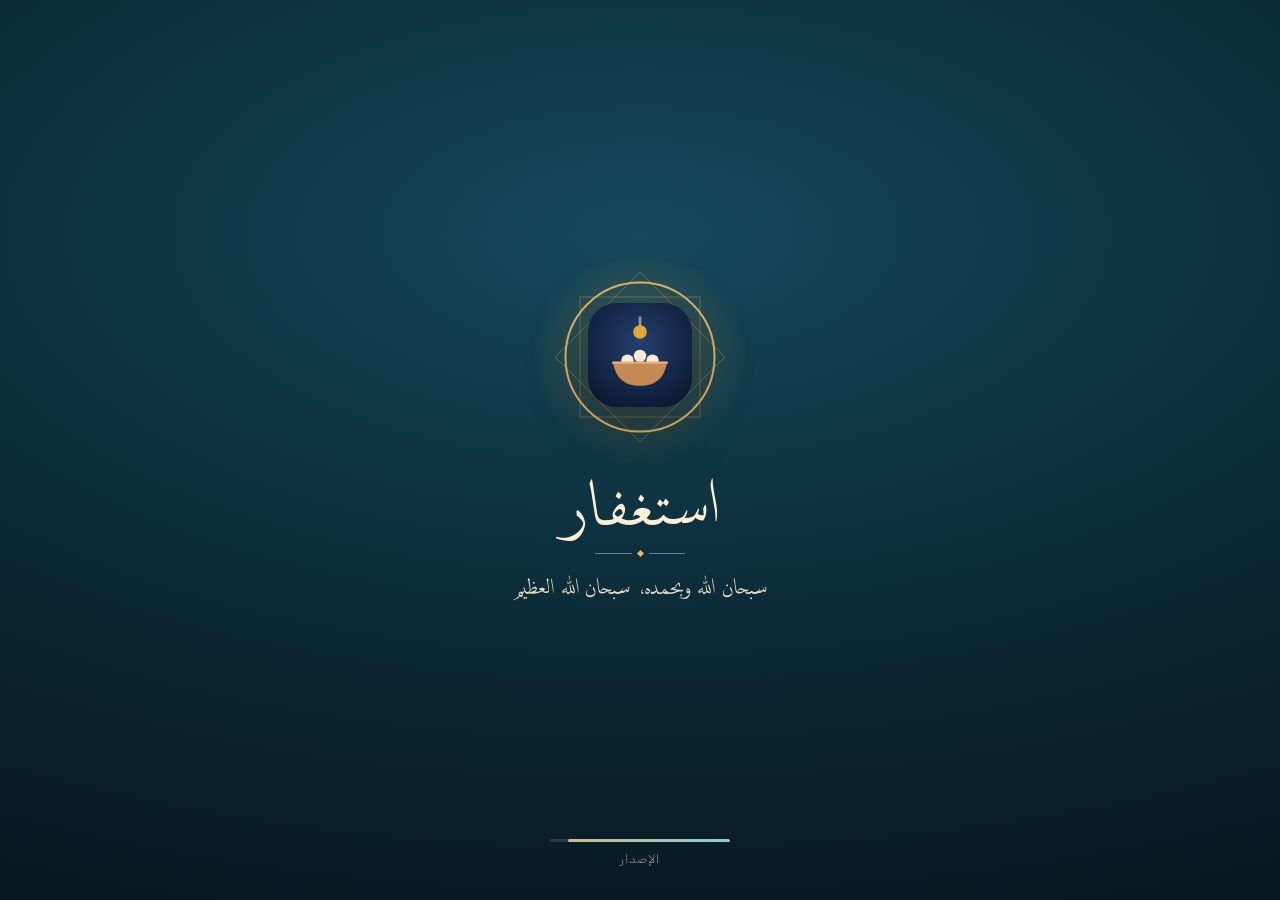
==== commit 93ff2888: "v2.1" ====
--- a/app/src/main/assets/index.html
+++ b/app/src/main/assets/index.html
@@ -6,6 +6,7 @@
 <title>استغفار</title>
 <meta name="theme-color" content="#f3efe6">
 <link rel="stylesheet" href="common.css">
+<link rel="stylesheet" href="motion.css">
 <style>
 html,body{overflow:hidden}
 #app{position:absolute;inset:0;display:flex;flex-direction:column}
@@ -62,6 +63,14 @@
 html.en .arr svg,html.en .chev svg{transform:scaleX(-1)}
 .foot{margin:26px 0 4px;text-align:center;font:300 12px var(--ui);color:var(--mut)}
 .foot b{font-weight:500;direction:ltr;display:inline-block}
+/* list rows */
+.list{background:var(--card);border:1px solid var(--line);border-radius:24px;overflow:hidden}
+.lrow{display:flex;align-items:center;gap:12px;width:100%;padding:14px 14px;text-align:start}
+.lrow+.lrow{border-top:1px solid var(--line)}
+.lrow .ci{width:40px;height:40px;border-radius:14px;display:grid;place-items:center;flex:none;background:var(--hl);color:var(--goldt)}
+.lrow .lt{flex:1;min-width:0}.lrow .lt b{display:block;font:600 15px var(--ui);color:var(--fg)}
+.lrow .s{display:block;font:300 12.5px var(--ui);color:var(--mut);margin-top:2px}
+.lrow .chev{color:var(--mut)}
 /* sheets */
 #scrim{position:fixed;inset:0;background:rgba(4,12,16,.5);opacity:0;pointer-events:none;transition:opacity .25s;z-index:30}
 #scrim.on{opacity:1;pointer-events:auto}
@@ -116,24 +125,35 @@
 #memo .mf{font:300 14px var(--ui);color:var(--mut);margin:14px 0 22px}
 #memo .btn{max-width:320px}
 #memoBack{position:absolute;top:calc(14px + env(safe-area-inset-top,0px));inset-inline-start:16px;padding:9px 16px;border-radius:99px;background:var(--chip);font:500 14px var(--ui);color:var(--fg)}
-/* splash */
-#splash{position:fixed;inset:0;z-index:100;display:flex;flex-direction:column;align-items:center;justify-content:center;transition:opacity .5s ease;
-  background:radial-gradient(120% 90% at 50% 28%,#fffaf0 0%,#f3efe6 55%,#e6dfcc 100%)}
-html.dark #splash{background:radial-gradient(120% 90% at 50% 28%,#15414f 0%,#0b1820 60%,#071016 100%)}
-#splash.hide{opacity:0;pointer-events:none}
-#splash .ring{position:relative;width:150px;height:150px;display:grid;place-items:center}
-#splash .ring::before{content:'';position:absolute;inset:0;border-radius:50%;border:1.5px dashed var(--gold);opacity:.55;animation:rot 14s linear infinite}
-#splash .ring::after{content:'';position:absolute;inset:-14px;border-radius:50%;background:radial-gradient(circle,rgba(200,146,58,.22),rgba(200,146,58,0) 68%)}
+/* splash: always the night brand screen */
+#splash{position:fixed;inset:0;z-index:100;display:flex;flex-direction:column;align-items:center;justify-content:center;overflow:hidden;
+  background:radial-gradient(130% 90% at 50% 26%,#14485a 0%,#0c2a37 48%,#071219 100%);transition:opacity .5s var(--e-out),transform .5s var(--e-out)}
+#splash.hide{opacity:0;transform:scale(1.06);pointer-events:none}
+#splash .sky{position:absolute;inset:0;pointer-events:none}
+#splash .sky i{position:absolute;border-radius:50%;background:#f6e7bd;opacity:.0;animation:tw 3s ease-in-out infinite}
+@keyframes tw{0%,100%{opacity:.08}50%{opacity:.75}}
+#splash .emb{position:relative;width:190px;height:190px;display:grid;place-items:center}
+#splash .emb>svg{position:absolute;inset:0;width:100%;height:100%;overflow:visible}
+#splash .st{transform-origin:95px 95px;animation:rot 26s linear infinite}
 @keyframes rot{to{transform:rotate(360deg)}}
-#splash .lg{position:relative;z-index:1;animation:lgin .9s cubic-bezier(.2,.8,.2,1) both;filter:drop-shadow(0 12px 26px rgba(10,50,60,.35))}
-@keyframes lgin{from{opacity:0;transform:scale(.7)}to{opacity:1;transform:none}}
-#splash .nm{font:400 46px/1.4 var(--title);word-spacing:.32em;margin-top:22px;color:var(--fg)}
-html.en #splash .nm{font:600 34px var(--ui);word-spacing:0}
-#splash .vr{font:300 13px var(--ui);color:var(--mut);margin-top:2px;letter-spacing:.04em;direction:ltr}
-#splash .tr{width:min(240px,64%);height:5px;border-radius:3px;background:var(--line);margin-top:34px;overflow:hidden}
-#splash .fl{height:100%;width:0;border-radius:3px;background:linear-gradient(90deg,var(--gold),var(--on));transition:width .25s linear}
-#splash .ph{font:400 16px/1.8 var(--title);word-spacing:.32em;color:var(--fg);margin-top:20px;min-height:58px;max-width:320px;text-align:center;transition:opacity .45s ease}
+#splash .st rect{fill:none;stroke:#e3b868;stroke-width:.8;opacity:.42}
+#splash .rg{fill:none;stroke:#e3b868;stroke-width:2;stroke-linecap:round;stroke-dasharray:470;stroke-dashoffset:470;transform-origin:95px 95px;transform:rotate(-90deg);animation:draw 1.3s .15s var(--e-out) forwards}
+@keyframes draw{to{stroke-dashoffset:0}}
+#splash .halo{position:absolute;width:230px;height:230px;border-radius:50%;background:radial-gradient(circle,rgba(227,184,104,.34),rgba(227,184,104,0) 66%);animation:bre 3.2s ease-in-out infinite}
+@keyframes bre{0%,100%{transform:scale(.92);opacity:.7}50%{transform:scale(1.06);opacity:1}}
+#splash .lg{position:relative;z-index:1;animation:lgin 1s .1s var(--e-out) backwards;filter:drop-shadow(0 14px 28px rgba(0,0,0,.45))}
+@keyframes lgin{from{opacity:0;transform:scale(.6) rotate(-8deg)}to{opacity:1;transform:none}}
+#splash .nm{font:400 50px/1.4 var(--title);word-spacing:.32em;margin-top:26px;color:#fbf0d6;animation:nmin .9s .5s var(--e-out) backwards}
+html.en #splash .nm{font:600 36px var(--ui);word-spacing:0;letter-spacing:.04em}
+@keyframes nmin{from{opacity:0;transform:translateY(14px);filter:blur(6px)}to{opacity:1;transform:none;filter:none}}
+#splash .dv{width:90px;height:6px;display:flex;align-items:center;margin-top:2px;animation:nmin .9s .75s var(--e-out) backwards}
+#splash .dv i{flex:1;height:1px;background:rgba(227,184,104,.6)}#splash .dv b{width:5px;height:5px;background:#e3b868;transform:rotate(45deg);margin:0 6px}
+#splash .ph{font:400 17px/1.9 var(--title);word-spacing:.32em;color:#e8dcc0;margin-top:18px;min-height:64px;max-width:300px;text-align:center;transition:opacity .45s ease}
 html.en #splash .ph{font:300 14px/1.7 var(--ui);word-spacing:0}
+#splash .bt{position:absolute;left:0;right:0;bottom:calc(34px + env(safe-area-inset-bottom,0px));display:flex;flex-direction:column;align-items:center;gap:10px}
+#splash .tr{width:min(180px,50%);height:3px;border-radius:2px;background:rgba(255,255,255,.14);overflow:hidden}
+#splash .fl{height:100%;width:0;border-radius:2px;background:linear-gradient(90deg,#e3b868,#7fd0dc);transition:width .25s linear}
+#splash .vr{font:300 11.5px var(--ui);color:rgba(232,220,192,.6);letter-spacing:.08em;direction:ltr}
 </style>
 </head>
 <body>
@@ -143,17 +163,25 @@
     <div class="tx"><h1 data-i="app">استغفار</h1><div class="dt" id="hdDate"></div></div>
     <button class="ib" id="btnSet" data-ia="aria-label:settings"><span data-ic="gear" data-is="20"></span></button>
   </div>
-  <div id="scroll">
-    <div class="hero" id="hero"></div>
-    <div class="sh" data-i="secApp"></div>
+  <div id="scroll" class="">
+    <div class="hero rise" id="hero"></div>
+    <div class="sh rise" data-i="gDaily"></div>
     <div class="grid">
-      <button class="tile wide" id="tIst"><span class="ti" data-ic="beads" data-is="26"></span><span><b data-i="pLabel"></b><br><span class="s" data-i="sIstSub"></span></span><span class="arr" data-ic="chevL" data-is="22"></span></button>
-      <button class="tile t-q" id="tQuran"><span class="ti" data-ic="book" data-is="24"></span><b data-i="quran"></b><span class="s" id="qSub"></span></button>
-      <button class="tile t-p" id="tPray"><span class="ti" data-ic="mosque" data-is="24"></span><b data-i="prayer"></b><span class="s" data-i="prayerSub"></span></button>
-      <button class="tile" id="tMemo"><span class="ti" data-ic="heart" data-is="24"></span><b data-i="sMemo"></b><span class="s" data-i="sMemoS"></span></button>
-      <button class="tile" id="tSet"><span class="ti" data-ic="gear" data-is="24"></span><b data-i="settings"></b><span class="s" data-i="sSetS"></span></button>
+      <button class="tile wide rise" id="tIst"><span class="ti" data-ic="beads" data-is="26"></span><span><b data-i="pLabel"></b><br><span class="s" data-i="sIstSub"></span></span><span class="arr" data-ic="chevL" data-is="22"></span></button>
+      <button class="tile t-q rise" id="tQuran"><span class="ti" data-ic="book" data-is="24"></span><b data-i="quran"></b><span class="s" id="qSub"></span></button>
+      <button class="tile t-p rise" id="tPray"><span class="ti" data-ic="mosque" data-is="24"></span><b data-i="prayer"></b><span class="s" data-i="prayerSub"></span></button>
     </div>
-    <div class="foot"><span data-i="version"></span> <b id="ftVer"></b></div>
+    <div class="sh rise" data-i="gTools"></div>
+    <div class="grid">
+      <button class="tile t-p rise" id="tQibla"><span class="ti" data-ic="compass" data-is="24"></span><b data-i="qibla"></b><span class="s" id="qibSub"></span></button>
+      <button class="tile rise" id="tShare"><span class="ti" data-ic="share" data-is="24"></span><b data-i="shareApp"></b><span class="s" data-i="sShareS"></span></button>
+    </div>
+    <div class="sh rise" data-i="gMore"></div>
+    <div class="list rise">
+      <button class="lrow" id="tMemo"><span class="ci" data-ic="heart" data-is="20"></span><span class="lt"><b data-i="sMemo"></b><span class="s" data-i="sMemoS"></span></span><span class="chev" data-ic="chevL" data-is="18"></span></button>
+      <button class="lrow" id="tSet"><span class="ci" data-ic="gear" data-is="20"></span><span class="lt"><b data-i="settings"></b><span class="s" data-i="sSetS"></span></span><span class="chev" data-ic="chevL" data-is="18"></span></button>
+    </div>
+    <div class="foot rise"><span data-i="version"></span> <b id="ftVer"></b></div>
   </div>
 </div>
 
@@ -202,14 +230,19 @@
 </div>
 
 <div class="toast" id="toast"></div>
-<div id="splash"><div class="ring"><div class="lg" id="splLogo"></div></div><div class="nm" id="splName" data-i="app"></div><div class="vr" id="splVer"></div>
-  <div class="tr"><div class="fl" id="splFill"></div></div><div class="ph" id="splPh"></div></div>
+<div id="splash"><div class="sky" id="spSky"></div>
+  <div class="emb"><div class="halo"></div>
+    <svg viewBox="0 0 190 190"><g class="st"><rect x="35" y="35" width="120" height="120"/><rect x="35" y="35" width="120" height="120" transform="rotate(45 95 95)"/></g><circle class="rg" cx="95" cy="95" r="74.5"/></svg>
+    <div class="lg" id="splLogo"></div></div>
+  <div class="nm" id="splName" data-i="app"></div><div class="dv"><i></i><b></b><i></i></div><div class="ph" id="splPh"></div>
+  <div class="bt"><div class="tr"><div class="fl" id="splFill"></div></div><div class="vr" id="splVer"></div></div></div>
 
 <script src="common.js"></script><script src="core.js"></script>
 <script>
 Object.assign(I18N.ar,{sIstSub:"خفّف حِملك بمئة استغفار",sMemo:"ترحّم",sMemoS:"الفاتحة لروح فقيدنا",sSetS:"المظهر · اللغة · التحديث",secPray:"الموقع",upWhat:"ما الجديد",nextP2:"الصلاة القادمة",resumeAt:"تابع من صفحة ",noLoc:"الموقع غير مفعّل",tapLoc:"اضغط لتفعيل الموقع",heroNone:"فعّل الموقع لنعرض لك مواقيت الصلاة في محافظتك",heroGo:"تفعيل الموقع",inT:"بعد",apiCheck:"جارٍ التحقق…"});
 Object.assign(I18N.en,{sIstSub:"Lighten your load with 100 istighfar",sMemo:"In memory",sMemoS:"Al-Fatiha for our late one",sSetS:"Theme · Language · Updates",secPray:"Location",upWhat:"What's new",nextP2:"Next prayer",resumeAt:"Continue from page ",noLoc:"Location is off",tapLoc:"Tap to enable location",heroNone:"Enable location to see prayer times for your area",heroGo:"Enable location",inT:"in",apiCheck:"Checking…"});
-Object.assign(I18N.ar,{settings:"الإعدادات"});
+Object.assign(I18N.ar,{gDaily:"العبادة اليومية",gTools:"أدوات",gMore:"المزيد",sShareS:"شارك الأجر مع من تحب",qibSub:"اتجاه الكعبة من موقعك"});
+Object.assign(I18N.en,{gDaily:"Daily worship",gTools:"Tools",gMore:"More",sShareS:"Share the reward with loved ones",qibSub:"Direction of the Kaaba"});
 </script>
 <script>
 var $$=function(i){return document.getElementById(i)};
@@ -231,7 +264,7 @@
   ['fajr','dhuhr','asr','maghrib','isha'].forEach(function(k){h+='<div class="c'+(np&&np.key===k?' nx':'')+'">'+ico(PI[k],17)+'<span>'+pname(k)+'</span><b>'+fmt(tm[k])+'</b></div>'});
   el.innerHTML=h+'</div>'}
 function drawMisc(){$$('hdDate').textContent=dateLine();$$('ftVer').textContent=VER;$$('verTxt').textContent=VER;$$('splVer').textContent=t('version')+' '+VER;
-  var pg=ls('qpage',0);$$('qSub').textContent=pg>1?t('resumeAt')+ar(pg):t('quranSub');
+  var pg=ls('qpage',0);$$('qibSub').textContent=ls('pray',{}).loc?t('qibSub'):t('tapLoc');$$('qSub').textContent=pg>1?t('resumeAt')+ar(pg):t('quranSub');
   var P=ls('pray',{});$$('locNow').textContent=P.loc?placeName(P.loc):t('noLoc')}
 function markSegs(){[].forEach.call($$('themeSeg').children,function(b){b.classList.toggle('on',b.getAttribute('data-v')===THEME)});
   [].forEach.call($$('langSeg').children,function(b){b.classList.toggle('on',b.getAttribute('data-v')===LANG)})}
@@ -242,10 +275,12 @@
 $$('themeSeg').addEventListener('click',function(e){var b=e.target.closest('button');if(b)setTheme(b.getAttribute('data-v'))});
 $$('langSeg').addEventListener('click',function(e){var b=e.target.closest('button');if(b)setLang(b.getAttribute('data-v'))});
 function askLoc(){askLocation(function(o,e){if(o){toast(t('locSet')+': '+placeName(o));drawHero();drawMisc();syncAlarms()}else toast(e==='denied'?t('locDenied'):(e==='off'?t('locOff'):t('locFail')))})}
-$$('hero').addEventListener('click',function(){if(ls('pray',{}).loc)location.href='prayer.html';else askLoc()});
-$$('tIst').onclick=function(){location.href='istighfar.html'};
-$$('tQuran').onclick=function(){location.href='quran.html'};
-$$('tPray').onclick=function(){location.href='prayer.html'};
+$$('hero').addEventListener('click',function(){if(ls('pray',{}).loc)nav('prayer.html');else askLoc()});
+$$('tIst').onclick=function(){nav('istighfar.html')};
+$$('tQuran').onclick=function(){nav('quran.html')};
+$$('tPray').onclick=function(){nav('prayer.html')};
+$$('tQibla').onclick=function(){if(ls('pray',{}).loc)nav('prayer.html?s=qibla');else askLoc()};
+$$('tShare').onclick=function(){$$('shareApp').click()};
 $$('btnSet').onclick=function(){show('setSheet')};
 $$('tSet').onclick=function(){show('setSheet')};
 $$('tMemo').onclick=function(){$$('memo').classList.add('on')};
@@ -290,26 +325,30 @@
   return false};
 setInterval(function(){drawHero()},30000);
 /* splash (once per session) */
+function enter(){var sc=$$('scroll');[].forEach.call(sc.querySelectorAll('.rise'),function(e,k){e.style.setProperty('--i',k)});sc.classList.add('go')}
 (function(){
   var sp=$$('splash'),fill=$$('splFill'),ph=$$('splPh'),keys=['splash1','splash2','splash3','splash4','splash5'],pi=0,t0=Date.now(),done=false;
   $$('splLogo').innerHTML=logoSVG(104);
+  var sk='';for(var q=0;q<34;q++){sk+='<i style="left:'+(Math.random()*100).toFixed(1)+'%;top:'+(Math.random()*70).toFixed(1)+'%;width:'+(1+Math.random()*1.8).toFixed(1)+'px;height:'+(1+Math.random()*1.8).toFixed(1)+'px;animation-delay:'+(Math.random()*3).toFixed(1)+'s"></i>'}
+  $$('spSky').innerHTML=sk;
   refreshAll();
   var seen=false;try{seen=sessionStorage.getItem('splashed')==='1'}catch(e){}
-  function finish(){if(!ls('pray',{}).loc&&!ls('locAsked',false))$$('locModal').classList.add('show');else nextUpd()}
-  if(seen||location.search.indexOf('c=')>=0){sp.remove();if(!seen)finish();else nextUpd();return}
+  var fromSub=false;try{fromSub=!!sessionStorage.getItem('navdir')}catch(e){}
+  function finish(){enter();if(!ls('pray',{}).loc&&!ls('locAsked',false))setTimeout(function(){$$('locModal').classList.add('show')},500);else nextUpd()}
+  if(seen||location.search.indexOf('c=')>=0){sp.remove();if(seen){enter();nextUpd()}else finish();return}
   try{sessionStorage.setItem('splashed','1')}catch(e){}
-  function phrase(){ph.style.opacity=0;setTimeout(function(){ph.textContent=t(keys[pi%keys.length]);pi++;ph.style.opacity=1},300)}
-  ph.textContent=t(keys[0]);pi=1;
-  var pt=setInterval(phrase,1500),ready=document.readyState==='complete';
+  function phrase(){ph.style.opacity=0;setTimeout(function(){ph.textContent=t(keys[pi%keys.length]);pi++;ph.style.opacity=1},320)}
+  ph.textContent=t(keys[0]);pi=1;ph.style.opacity=0;setTimeout(function(){ph.style.opacity=1},900);
+  var pt=setInterval(phrase,1700),ready=document.readyState==='complete';
   window.addEventListener('load',function(){ready=true});
   var fr2=false;((document.fonts&&document.fonts.ready)?document.fonts.ready:Promise.resolve()).then(function(){fr2=true});
   var tick=setInterval(function(){
-    var el=Date.now()-t0,p=Math.min(.9,el/3000);
-    if(ready&&fr2&&el>2600)p=1;
+    var el=Date.now()-t0,p=Math.min(.9,el/2400);
+    if(ready&&fr2&&el>2300)p=1;
     fill.style.width=(p*100)+'%';
     if(p>=1&&!done){done=true;clearInterval(tick);clearInterval(pt);
-      setTimeout(function(){sp.classList.add('hide');setTimeout(function(){sp.style.display='none'},600);finish()},350)}
-  },120);
+      setTimeout(function(){sp.classList.add('hide');setTimeout(function(){sp.style.display='none'},550);finish()},300)}
+  },100);
 })();
 </script>
 </body>
--- a/app/src/main/assets/motion.css
+++ b/app/src/main/assets/motion.css
@@ -0,0 +1,23 @@
+/* motion system: press feedback 80-160ms, page transitions ~200-280ms (ease-out in, ease-in out) */
+:root{--e-out:cubic-bezier(.2,.8,.2,1);--e-in:cubic-bezier(.4,0,1,1)}
+html[dir=rtl]{--dx:-1}html[dir=ltr]{--dx:1}
+@keyframes pgF{from{opacity:0;transform:translateX(calc(var(--dx) * 28px))}to{opacity:1;transform:none}}
+@keyframes pgB{from{opacity:0;transform:translateX(calc(var(--dx) * -28px))}to{opacity:1;transform:none}}
+@keyframes pgOF{to{opacity:0;transform:translateX(calc(var(--dx) * -28px))}}
+@keyframes pgOB{to{opacity:0;transform:translateX(calc(var(--dx) * 28px))}}
+html.pg-in-f body{animation:pgF .28s var(--e-out) backwards}
+html.pg-in-b body{animation:pgB .28s var(--e-out) backwards}
+body.pg-out-f{animation:pgOF .19s var(--e-in) forwards}
+body.pg-out-b{animation:pgOB .19s var(--e-in) forwards}
+@keyframes rise{from{opacity:0;transform:translateY(14px) scale(.985)}to{opacity:1;transform:none}}
+.rise{opacity:0}
+.go .rise{opacity:1;animation:rise .5s var(--e-out) backwards;animation-delay:calc(var(--i,0) * 55ms)}
+/* press feedback */
+button,.tile,.row,.opt,.ib,.hero,#gear,#homeBtn,#pause,.seg button,.tabs button,.mb,.sw{transition:transform .16s var(--e-out),opacity .16s,background-color .2s,box-shadow .2s}
+button:active,.tile:active,.row:active,.opt:active,.ib:active,#gear:active,#homeBtn:active,#pause:active,.mb:active{transform:scale(.96);transition-duration:.07s}
+.hero:active,.tile.wide:active{transform:scale(.985);transition-duration:.07s}
+.row:active,.opt:active{transform:scale(.985)}
+/* sheets & modals: soft settle */
+.sx,#sheet{transition:transform .34s var(--e-out)}
+.modal .box{animation:rise .3s var(--e-out) backwards}
+@media (prefers-reduced-motion:reduce){html.pg-in-f body,html.pg-in-b body,body.pg-out-f,body.pg-out-b{animation:none!important}.go .rise{animation:none!important}}
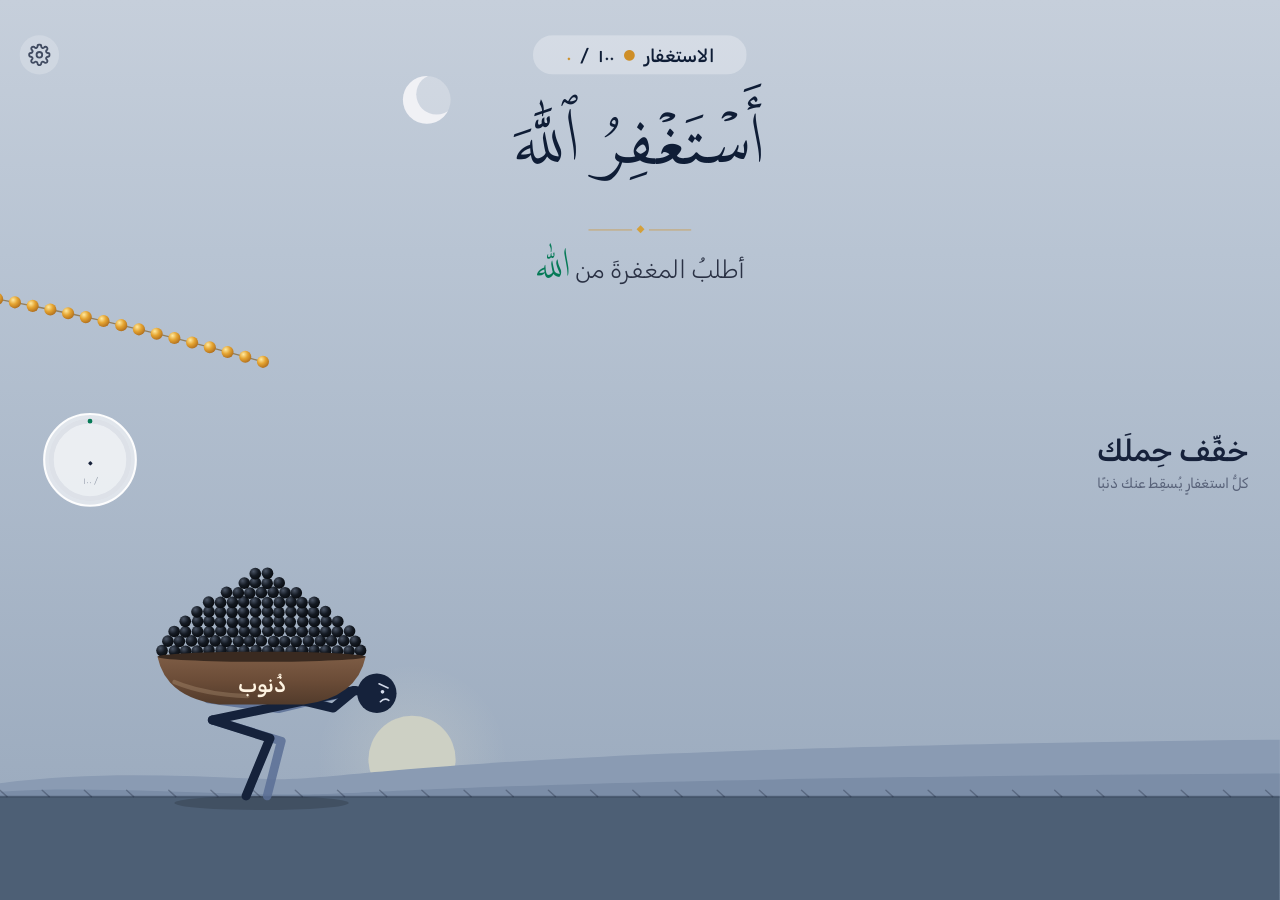
==== commit daaff27a: "v2.2" ====
--- a/app/src/main/assets/index.html
+++ b/app/src/main/assets/index.html
@@ -4,351 +4,798 @@
 <meta charset="utf-8">
 <meta name="viewport" content="width=device-width,initial-scale=1,maximum-scale=1,user-scalable=no,viewport-fit=cover">
 <title>استغفار</title>
-<meta name="theme-color" content="#f3efe6">
-<link rel="stylesheet" href="common.css">
-<link rel="stylesheet" href="motion.css">
 <style>
-html,body{overflow:hidden}
-#app{position:absolute;inset:0;display:flex;flex-direction:column}
-/* header */
-.hd{flex:none;display:flex;align-items:center;gap:12px;padding:calc(14px + env(safe-area-inset-top,0px)) 18px 10px}
-.hd .lg{width:44px;height:44px;border-radius:14px;overflow:hidden;flex:none;box-shadow:0 4px 14px rgba(15,60,70,.25)}
-.hd .tx{flex:1;min-width:0}
-.hd h1{margin:0;font:400 26px/1.25 var(--title);word-spacing:.32em;color:var(--goldt)}
-html.en .hd h1{font:600 21px/1.25 var(--ui);word-spacing:0;color:var(--fg)}
-.hd .dt{font:300 12.5px/1.5 var(--ui);color:var(--mut);white-space:nowrap;overflow:hidden;text-overflow:ellipsis}
-.hd .ib{background:var(--card);border:1px solid var(--line)}
-/* scroll area */
-#scroll{flex:1;overflow-y:auto;padding:6px 16px calc(24px + env(safe-area-inset-bottom,0px));-webkit-overflow-scrolling:touch}
-/* hero */
-.hero{position:relative;border-radius:28px;padding:18px 18px 14px;color:#fff;overflow:hidden;cursor:pointer;
-  background:linear-gradient(150deg,#12606f 0%,#0c4553 55%,#0a3340 100%);box-shadow:0 10px 28px rgba(10,60,72,.28)}
-html.dark .hero{background:linear-gradient(150deg,#164a58 0%,#10333f 60%,#0c2630 100%);box-shadow:0 10px 28px rgba(0,0,0,.4)}
-.hero::before{content:'';position:absolute;inset:0;opacity:.09;pointer-events:none;
-  background-image:url("data:image/svg+xml,%3Csvg xmlns='http://www.w3.org/2000/svg' width='56' height='56' viewBox='0 0 56 56'%3E%3Cpath d='M28 4l6 10 10-6-2 12 12 2-8 8 8 8-12 2 2 12-10-6-6 10-6-10-10 6 2-12-12-2 8-8-8-8 12-2-2-12 10 6z' fill='none' stroke='%23fff' stroke-width='1.2'/%3E%3C/svg%3E");}
-.hero .glow{position:absolute;width:220px;height:220px;border-radius:50%;top:-90px;inset-inline-end:-70px;background:radial-gradient(circle,rgba(232,196,120,.38),rgba(232,196,120,0) 68%);pointer-events:none}
-.hero .r1{display:flex;align-items:center;justify-content:space-between;gap:8px;position:relative}
-.hero .chip{display:inline-flex;align-items:center;gap:6px;padding:5px 11px;border-radius:99px;background:rgba(255,255,255,.14);font:500 12px var(--ui);color:#fff}
-.hero .pl{display:flex;align-items:center;gap:5px;font:300 12px var(--ui);color:rgba(255,255,255,.82);min-width:0;white-space:nowrap;overflow:hidden;text-overflow:ellipsis}
-.hero .nm{position:relative;margin:12px 0 0;font:400 42px/1.3 var(--title);word-spacing:.32em;color:#fff6e0}
-html.en .hero .nm{font:600 34px/1.3 var(--ui);word-spacing:0}
-.hero .tm{position:relative;display:flex;align-items:baseline;gap:10px;margin-top:2px}
-.hero .tm b{font:500 22px var(--ui);color:#fff;direction:ltr}
-.hero .tm span{font:300 14px var(--ui);color:rgba(255,255,255,.85)}
-.hero .cells{position:relative;display:flex;gap:6px;margin-top:16px}
-.hero .c{flex:1;display:flex;flex-direction:column;align-items:center;gap:3px;padding:9px 2px 8px;border-radius:16px;background:rgba(255,255,255,.08);font:300 11px var(--ui);color:rgba(255,255,255,.8)}
-.hero .c b{font:500 11.5px var(--ui);color:#fff;direction:ltr;white-space:nowrap}
-.hero .c.nx{background:rgba(255,255,255,.95);color:#0c4553}.hero .c.nx b{color:#0c4553}
-.hero .none{position:relative;display:flex;flex-direction:column;align-items:center;gap:10px;padding:18px 6px 10px;text-align:center}
-.hero .none .mi2{width:52px;height:52px;border-radius:50%;background:rgba(255,255,255,.14);display:grid;place-items:center}
-.hero .none p{margin:0;font:400 15px/1.7 var(--ui);color:#fff}
-.hero .none .go{padding:11px 22px;border-radius:99px;background:#f3d9a0;color:#2a1c05;font:600 14px var(--ui)}
-/* sections */
-.sh{font:600 13px var(--ui);color:var(--goldt);margin:22px 4px 10px;letter-spacing:.01em}
-.grid{display:grid;grid-template-columns:1fr 1fr;gap:12px}
-.tile{position:relative;display:flex;flex-direction:column;align-items:flex-start;gap:10px;padding:16px 14px 14px;border-radius:24px;background:var(--card);border:1px solid var(--line);text-align:start;min-height:122px;overflow:hidden}
-.tile:active{transform:scale(.98);opacity:.92}
-.tile .ti{width:46px;height:46px;border-radius:16px;display:grid;place-items:center;background:var(--hl);color:var(--goldt)}
-.tile b{font:600 16px var(--ui);color:var(--fg)}
-.tile span.s{font:300 12.5px/1.5 var(--ui);color:var(--mut)}
-.tile.t-q .ti{background:rgba(15,106,122,.12);color:var(--on)}
-.tile.t-p .ti{background:rgba(15,106,122,.12);color:var(--on)}
-.tile.wide{grid-column:1/-1;flex-direction:row;align-items:center;gap:14px;min-height:0;padding:18px 16px;color:#fff;border:0;
-  background:linear-gradient(120deg,#c8923a 0%,#a8701f 100%);box-shadow:0 8px 22px rgba(168,112,31,.28)}
-html.dark .tile.wide{background:linear-gradient(120deg,#8a6420 0%,#5e4313 100%);box-shadow:0 8px 22px rgba(0,0,0,.35)}
-.tile.wide .ti{background:rgba(255,255,255,.2);color:#fff;width:54px;height:54px;border-radius:18px;flex:none}
-.tile.wide b{color:#fff;font-size:19px}
-.tile.wide span.s{color:rgba(255,255,255,.88);font-size:13px}
-.tile.wide .arr{margin-inline-start:auto;color:rgba(255,255,255,.85)}
-html.en .arr svg,html.en .chev svg{transform:scaleX(-1)}
-.foot{margin:26px 0 4px;text-align:center;font:300 12px var(--ui);color:var(--mut)}
-.foot b{font-weight:500;direction:ltr;display:inline-block}
-/* list rows */
-.list{background:var(--card);border:1px solid var(--line);border-radius:24px;overflow:hidden}
-.lrow{display:flex;align-items:center;gap:12px;width:100%;padding:14px 14px;text-align:start}
-.lrow+.lrow{border-top:1px solid var(--line)}
-.lrow .ci{width:40px;height:40px;border-radius:14px;display:grid;place-items:center;flex:none;background:var(--hl);color:var(--goldt)}
-.lrow .lt{flex:1;min-width:0}.lrow .lt b{display:block;font:600 15px var(--ui);color:var(--fg)}
-.lrow .s{display:block;font:300 12.5px var(--ui);color:var(--mut);margin-top:2px}
-.lrow .chev{color:var(--mut)}
-/* sheets */
-#scrim{position:fixed;inset:0;background:rgba(4,12,16,.5);opacity:0;pointer-events:none;transition:opacity .25s;z-index:30}
+@font-face{font-family:'Nabi';src:url('fonts/Nabi.ttf');font-weight:400}
+@font-face{font-family:'Rubik';src:url('fonts/Rubik-Light.ttf');font-weight:300}
+@font-face{font-family:'Rubik';src:url('fonts/Rubik-Regular.ttf');font-weight:400}
+@font-face{font-family:'Rubik';src:url('fonts/Rubik-Medium.ttf');font-weight:500}
+:root{
+  --navy:#0f1d36;--green:#067a57;--gold:#ce8e27;
+  --ui:'Rubik','Noto Sans Arabic','Segoe UI',Roboto,'DejaVu Sans',sans-serif;
+  --title:'Nabi','Noto Naskh Arabic','Noto Sans Arabic','FreeSerif','DejaVu Sans',serif;
+}
+*{box-sizing:border-box}
+html,body{margin:0;height:100%;overflow:hidden;background:#c6cfdb;-webkit-user-select:none;user-select:none;
+  -webkit-tap-highlight-color:transparent;touch-action:manipulation;font-family:var(--ui);color:var(--navy);font-synthesis:none}
+#root{position:fixed;left:0;top:0;right:0;bottom:0;overflow:hidden}
+#inset{position:absolute;left:0;top:0;width:0;height:0;padding-top:env(safe-area-inset-top)}
+#stage{position:absolute;left:0;top:0;transform-origin:0 0}
+#scene{position:absolute;left:0;top:0;display:block}
+.abs{position:absolute}
+.c{transform:translate(-50%,-50%)}
+#pill{display:flex;align-items:center;justify-content:center;gap:6px;height:28px;min-width:152px;padding:0 14px;
+  border-radius:14px;font:500 13px/1 var(--ui);white-space:nowrap;direction:rtl;border:1px solid transparent}
+#pill .gold{color:var(--gold);font-weight:500}
+#pill .dot{color:var(--gold);font-size:10px}
+.fade{transition:opacity .32s ease}
+#title{word-spacing:.32em;font:400 44px/1.5 var(--title);white-space:nowrap;color:var(--navy);text-align:center}
+#divider{width:73px;height:6px;display:flex;align-items:center;justify-content:center;gap:0}
+#divider i{flex:1;height:1px;background:rgba(206,142,39,.45)}
+#divider b{width:4px;height:4px;background:#d4a03a;transform:rotate(45deg);margin:0 4px;flex:none}
+#sub{font:300 15px/1.4 var(--ui);color:#2a3144;white-space:nowrap}
+#sub .g{color:var(--green);font:400 1.3em/1 var(--title)}
+#ring{width:68px;height:68px}
+#ring text{font-family:var(--ui)}
+#infoBox{display:flex;flex-direction:column;align-items:flex-end;direction:rtl;white-space:nowrap}
+#infoT{font:500 17.5px/1.2 var(--ui);color:#16213a}
+#infoS{font:400 9.5px/1.3 var(--ui);color:#586279;margin-top:5px}
+#card{width:153px;height:105px;border-radius:9px;background:rgba(255,253,244,.88);border:1.5px solid #d6b56a;
+  display:flex;flex-direction:column;align-items:center;justify-content:center;text-align:center;opacity:0;pointer-events:none;
+  box-shadow:0 2px 8px rgba(40,30,10,.08)}
+#card .l1,#card .l2{word-spacing:.32em}
+#card .l1{font:400 17px/1.55 var(--title);color:#14223b;white-space:nowrap}
+#card .l2{font:400 19px/1.5 var(--title);color:#127a5c;white-space:nowrap}
+#card .l3{font:400 8px/1 var(--ui);color:#5f6a7c;margin-top:7px;padding-top:6px;border-top:1px solid rgba(120,130,150,.25);width:118px}
+#share{height:27px;min-width:176px;padding:0 16px;border-radius:14px;background:rgba(255,248,238,.8);
+  border:1px solid rgba(255,255,255,.7);font:500 12.5px/27px var(--ui);color:#1a1517;text-align:center;white-space:nowrap;
+  box-shadow:0 2px 6px rgba(120,70,20,.15);opacity:0;pointer-events:none;cursor:pointer}
+#share.on{pointer-events:auto}
+#hint{font:400 11px/1 var(--ui);color:rgba(20,30,50,.55);opacity:0;white-space:nowrap}
+#pause{width:38px;height:38px;border-radius:50%;background:rgba(255,255,255,.6);border:1px solid rgba(255,255,255,.85);
+  display:none;align-items:center;justify-content:center;cursor:pointer}
+#gear{width:28px;height:28px;border-radius:50%;display:flex;align-items:center;justify-content:center;cursor:pointer;
+  background:rgba(255,255,255,.28);opacity:.75}
+#gear svg,#pause svg{display:block}
+#veil{position:absolute;left:0;top:0;right:0;bottom:0;background:#c6cfdb;opacity:1;pointer-events:none}
+/* settings sheet (screen pixels) */
+#scrim{position:absolute;left:0;top:0;right:0;bottom:0;background:rgba(10,16,30,.42);opacity:0;pointer-events:none;transition:opacity .25s}
 #scrim.on{opacity:1;pointer-events:auto}
-.sx{position:fixed;left:0;right:0;bottom:0;background:var(--bg);border-radius:30px 30px 0 0;padding:10px 18px calc(20px + env(safe-area-inset-bottom,0px));
-  transform:translateY(105%);transition:transform .32s cubic-bezier(.2,.8,.2,1);z-index:31;max-height:92%;overflow-y:auto;border-top:1px solid var(--line)}
-.sx.on{transform:none}
-.sx .grab{width:42px;height:4px;border-radius:2px;background:var(--off);margin:0 auto 14px;opacity:.7}
-.sx h2{margin:0 0 12px;font:600 18px var(--ui);text-align:center;color:var(--fg)}
-.sec{font:600 12px var(--ui);color:var(--goldt);margin:16px 6px 8px}
-.seg{display:flex;gap:4px;background:var(--chip);padding:4px;border-radius:16px;margin:2px 0 6px}
-.seg button{flex:1;padding:10px 4px;border-radius:12px;font:500 14px var(--ui);color:var(--mut)}
-.seg button.on{background:var(--on);color:#fff}
-.segt{font:500 14px var(--ui);color:var(--fg);margin:10px 4px 4px;display:flex;align-items:center;gap:8px}
-.segt .ic{color:var(--gold)}
-.row{padding:13px 4px;cursor:pointer}
-.row .l{display:flex;align-items:center;gap:12px;min-width:0}
-.row .ci{width:40px;height:40px;border-radius:14px;display:grid;place-items:center;flex:none;background:var(--hl);color:var(--goldt)}
-.row b{display:block;font:500 15px var(--ui);color:var(--fg)}
-.row .rs{display:block;font:300 12.5px var(--ui);color:var(--mut);margin-top:2px}
-.row .chev{color:var(--mut);display:grid;place-items:center}
-/* update sheet */
-.upic{position:relative;width:84px;height:84px;margin:6px auto 12px;display:grid;place-items:center;color:#fff}
-.upic i{position:absolute;inset:0;border-radius:50%;background:linear-gradient(145deg,#12606f,#0c4553);box-shadow:0 8px 22px rgba(10,60,72,.35)}
-.upic u{position:absolute;inset:-10px;border-radius:50%;border:2px solid var(--on);opacity:.35;animation:pl 2s ease-out infinite;text-decoration:none}
-@keyframes pl{0%{transform:scale(.85);opacity:.5}100%{transform:scale(1.25);opacity:0}}
-.upic .ic{position:relative}
-#upSheet h2{margin-bottom:8px}
-.vrow{display:flex;align-items:center;justify-content:center;gap:10px;margin:0 0 14px;direction:ltr}
-.vp{padding:5px 12px;border-radius:99px;background:var(--chip);font:500 13px var(--ui);color:var(--mut)}
-.vp.new{background:var(--hl);color:var(--goldt)}
-.vrow .arr{color:var(--mut)}
-.nt{background:var(--card);border:1px solid var(--line);border-radius:20px;padding:12px 14px;margin-bottom:14px}
-.nt .nh{font:600 13px var(--ui);color:var(--goldt);margin-bottom:6px}
-.nt li{font:400 14px/1.9 var(--ui);color:var(--fg);list-style:none;display:flex;gap:8px}
-.nt li::before{content:'';width:6px;height:6px;border-radius:50%;background:var(--gold);margin-top:11px;flex:none}
-.nt ul{margin:0;padding:0}
-#upBar{display:none;height:12px;border-radius:6px;background:var(--chip);overflow:hidden;margin:2px 0 10px}
-#upFill{height:100%;width:0;border-radius:6px;background:linear-gradient(90deg,var(--gold),var(--on));transition:width .25s}
-#upTxt{text-align:center;margin-bottom:10px;min-height:0}
-#upSheet .btn{margin-top:8px}
-/* memorial */
-#memo{position:fixed;inset:0;z-index:40;background:linear-gradient(180deg,#f3efe6,#e9e2cf);display:none;flex-direction:column;align-items:center;justify-content:center;padding:30px 24px;text-align:center}
-html.dark #memo{background:linear-gradient(180deg,#0b1820,#12303d)}
-#memo.on{display:flex}
-#memo .mv{font:400 clamp(24px,7vw,30px)/1.8 var(--title);word-spacing:.32em;color:var(--fg)}
-#memo .md{width:90px;height:6px;display:flex;align-items:center;margin:12px 0 18px}
-#memo .md i{flex:1;height:1px;background:rgba(200,146,58,.6)}#memo .md b{width:5px;height:5px;background:var(--gold);transform:rotate(45deg);margin:0 5px}
-#memo .ml{font:300 14px var(--ui);color:var(--mut)}
-#memo .mn{font:400 clamp(30px,9.5vw,40px)/1.5 var(--title);word-spacing:.32em;color:var(--fg);margin:6px 0 4px}
-#memo .mr{font:500 15px var(--ui);color:var(--on);margin-bottom:20px}
-#memo .mdua{font:400 15px/2 var(--ui);color:var(--fg);max-width:320px}
-#memo .mf{font:300 14px var(--ui);color:var(--mut);margin:14px 0 22px}
-#memo .btn{max-width:320px}
-#memoBack{position:absolute;top:calc(14px + env(safe-area-inset-top,0px));inset-inline-start:16px;padding:9px 16px;border-radius:99px;background:var(--chip);font:500 14px var(--ui);color:var(--fg)}
-/* splash: always the night brand screen */
-#splash{position:fixed;inset:0;z-index:100;display:flex;flex-direction:column;align-items:center;justify-content:center;overflow:hidden;
-  background:radial-gradient(130% 90% at 50% 26%,#14485a 0%,#0c2a37 48%,#071219 100%);transition:opacity .5s var(--e-out),transform .5s var(--e-out)}
-#splash.hide{opacity:0;transform:scale(1.06);pointer-events:none}
-#splash .sky{position:absolute;inset:0;pointer-events:none}
-#splash .sky i{position:absolute;border-radius:50%;background:#f6e7bd;opacity:.0;animation:tw 3s ease-in-out infinite}
-@keyframes tw{0%,100%{opacity:.08}50%{opacity:.75}}
-#splash .emb{position:relative;width:190px;height:190px;display:grid;place-items:center}
-#splash .emb>svg{position:absolute;inset:0;width:100%;height:100%;overflow:visible}
-#splash .st{transform-origin:95px 95px;animation:rot 26s linear infinite}
-@keyframes rot{to{transform:rotate(360deg)}}
-#splash .st rect{fill:none;stroke:#e3b868;stroke-width:.8;opacity:.42}
-#splash .rg{fill:none;stroke:#e3b868;stroke-width:2;stroke-linecap:round;stroke-dasharray:470;stroke-dashoffset:470;transform-origin:95px 95px;transform:rotate(-90deg);animation:draw 1.3s .15s var(--e-out) forwards}
-@keyframes draw{to{stroke-dashoffset:0}}
-#splash .halo{position:absolute;width:230px;height:230px;border-radius:50%;background:radial-gradient(circle,rgba(227,184,104,.34),rgba(227,184,104,0) 66%);animation:bre 3.2s ease-in-out infinite}
-@keyframes bre{0%,100%{transform:scale(.92);opacity:.7}50%{transform:scale(1.06);opacity:1}}
-#splash .lg{position:relative;z-index:1;animation:lgin 1s .1s var(--e-out) backwards;filter:drop-shadow(0 14px 28px rgba(0,0,0,.45))}
-@keyframes lgin{from{opacity:0;transform:scale(.6) rotate(-8deg)}to{opacity:1;transform:none}}
-#splash .nm{font:400 50px/1.4 var(--title);word-spacing:.32em;margin-top:26px;color:#fbf0d6;animation:nmin .9s .5s var(--e-out) backwards}
-html.en #splash .nm{font:600 36px var(--ui);word-spacing:0;letter-spacing:.04em}
-@keyframes nmin{from{opacity:0;transform:translateY(14px);filter:blur(6px)}to{opacity:1;transform:none;filter:none}}
-#splash .dv{width:90px;height:6px;display:flex;align-items:center;margin-top:2px;animation:nmin .9s .75s var(--e-out) backwards}
-#splash .dv i{flex:1;height:1px;background:rgba(227,184,104,.6)}#splash .dv b{width:5px;height:5px;background:#e3b868;transform:rotate(45deg);margin:0 6px}
-#splash .ph{font:400 17px/1.9 var(--title);word-spacing:.32em;color:#e8dcc0;margin-top:18px;min-height:64px;max-width:300px;text-align:center;transition:opacity .45s ease}
-html.en #splash .ph{font:300 14px/1.7 var(--ui);word-spacing:0}
-#splash .bt{position:absolute;left:0;right:0;bottom:calc(34px + env(safe-area-inset-bottom,0px));display:flex;flex-direction:column;align-items:center;gap:10px}
-#splash .tr{width:min(180px,50%);height:3px;border-radius:2px;background:rgba(255,255,255,.14);overflow:hidden}
-#splash .fl{height:100%;width:0;border-radius:2px;background:linear-gradient(90deg,#e3b868,#7fd0dc);transition:width .25s linear}
-#splash .vr{font:300 11.5px var(--ui);color:rgba(232,220,192,.6);letter-spacing:.08em;direction:ltr}
+#sheet{position:absolute;left:0;right:0;bottom:0;background:#fff9ef;border-radius:22px 22px 0 0;padding:18px 18px calc(18px + env(safe-area-inset-bottom));
+  transform:translateY(105%);transition:transform .3s cubic-bezier(.2,.8,.2,1);direction:rtl;max-height:90%;overflow:auto}
+#sheet.on{transform:none}
+#sheet h2{margin:0 0 12px;font:500 18px var(--ui);color:#16213a;text-align:center}
+.opt{display:flex;align-items:center;gap:12px;padding:12px 14px;margin-bottom:8px;border-radius:14px;background:#fff;border:1.5px solid #e8dfcc;cursor:pointer}
+.opt.sel{border-color:#067a57;background:#f2faf6}
+.opt .rd{width:20px;height:20px;border-radius:50%;border:2px solid #c9bfa8;flex:none;position:relative}
+.opt.sel .rd{border-color:#067a57}
+.opt.sel .rd:after{content:'';position:absolute;inset:3px;border-radius:50%;background:#067a57}
+.opt b{display:block;font:500 15px var(--ui);color:#16213a}
+.opt span{display:block;font:300 12px/1.4 var(--ui);color:#68718a;margin-top:2px}
+.row{display:flex;align-items:center;justify-content:space-between;padding:12px 14px;margin:4px 0 8px;border-radius:14px;background:#fff;border:1.5px solid #e8dfcc;cursor:pointer}
+.row b{font:500 15px var(--ui);color:#16213a}
+.sw{width:44px;height:26px;border-radius:13px;background:#cfc7b4;position:relative;transition:background .2s;flex:none}
+.sw:after{content:'';position:absolute;top:3px;right:3px;width:20px;height:20px;border-radius:50%;background:#fff;transition:right .2s;box-shadow:0 1px 3px rgba(0,0,0,.25)}
+.sw.on{background:#067a57}.sw.on:after{right:21px}
+.row .rs{display:block;font:300 12px/1.4 var(--ui);color:#68718a;margin-top:2px}
+.row .chev{font:300 22px/1 var(--ui);color:#9a927e;margin-top:-2px}
+#memo{position:absolute;left:0;top:0;right:0;bottom:0;z-index:5;overflow:auto;direction:rtl;
+  background:linear-gradient(180deg,#fef0d6 0%,#fce4bc 45%,#f5c480 100%);
+  opacity:0;pointer-events:none;transform:translateY(18px);transition:opacity .3s ease,transform .3s ease}
+#memo.on{opacity:1;pointer-events:auto;transform:none}
+#memo .mwrap{min-height:100%;display:flex;flex-direction:column;align-items:center;justify-content:center;text-align:center;
+  padding:calc(env(safe-area-inset-top) + 64px) 26px calc(env(safe-area-inset-bottom) + 28px)}
+#memoBack{position:absolute;right:14px;top:calc(env(safe-area-inset-top) + 14px);height:34px;padding:0 14px;border-radius:17px;
+  background:rgba(255,255,255,.55);border:1px solid rgba(255,255,255,.85);font:500 13px var(--ui);color:#16213a;cursor:pointer}
+.mverse,.mname{word-spacing:.32em}
+.mverse{font:400 clamp(24px,7vw,30px)/1.7 var(--title);color:#0f1d36}
+.mdiv{width:90px;height:6px;display:flex;align-items:center;justify-content:center;margin:12px 0 18px}
+.mdiv i{flex:1;height:1px;background:rgba(206,142,39,.55)}
+.mdiv b{width:5px;height:5px;background:#d4a03a;transform:rotate(45deg);margin:0 5px;flex:none}
+.mlabel{font:300 14px var(--ui);color:#5a4a2a}
+.mname{font:400 clamp(30px,9.5vw,42px)/1.5 var(--title);color:#0f1d36;margin:6px 0 4px}
+.mrah{font:500 15px var(--ui);color:#067a57;margin-bottom:22px}
+.mdua{font:400 15px/2 var(--ui);color:#2a3144;max-width:320px}
+.mfat{font:300 14px var(--ui);color:#5a4a2a;margin:16px 0 26px}
+#shareApp{max-width:320px;background:#16213a}
+.btn{display:block;width:100%;padding:13px;border:0;border-radius:14px;background:#16213a;color:#fff;font:500 15px var(--ui);margin-top:6px;cursor:pointer}
+
+/* in-app update sheet (same cream card, navy/green/gold, Rubik + Nabi) */
+#upSheet{position:absolute;left:0;right:0;bottom:0;z-index:4;background:#fff9ef;border-radius:22px 22px 0 0;padding:22px 18px calc(18px + env(safe-area-inset-bottom));
+  transform:translateY(105%);transition:transform .3s cubic-bezier(.2,.8,.2,1);direction:rtl;text-align:center;max-height:90%;overflow:auto}
+#upSheet.on{transform:none}
+#upIco{width:64px;height:64px;border-radius:50%;margin:0 auto 10px;display:flex;align-items:center;justify-content:center;
+  background:linear-gradient(160deg,#0a8f68,#067a57);box-shadow:0 0 0 7px rgba(6,122,87,.10),0 6px 16px rgba(6,122,87,.28)}
+#upIco.pulse{animation:upp 1.6s ease-in-out infinite}
+@keyframes upp{0%,100%{box-shadow:0 0 0 5px rgba(206,142,39,.16),0 6px 16px rgba(6,122,87,.28)}50%{box-shadow:0 0 0 12px rgba(206,142,39,.05),0 6px 16px rgba(6,122,87,.28)}}
+#upT{font:400 28px/1.5 var(--title);color:#0f1d36;word-spacing:.32em}
+#upS{font:300 13.5px/1.6 var(--ui);color:#68718a;margin:0 8px 4px}
+#upVer{display:flex;align-items:center;justify-content:center;gap:10px;margin:10px 0 12px;direction:rtl}
+#upVer span{font:500 13px var(--ui);color:#16213a;background:#fff;border:1.5px solid #e8dfcc;border-radius:12px;padding:5px 12px}
+#upVer span.n{background:#f2faf6;border-color:#067a57;color:#067a57}
+#upVer svg{flex:none}
+#upNotes{text-align:right;background:#fff;border:1.5px solid #e8dfcc;border-radius:14px;padding:10px 14px;margin:0 0 10px;max-height:128px;overflow:auto}
+#upNotes b{display:block;font:500 12.5px var(--ui);color:#ce8e27;margin-bottom:4px}
+#upNotes div{font:300 13px/1.7 var(--ui);color:#2a3144;padding-right:14px;position:relative}
+#upNotes div:before{content:'';position:absolute;right:2px;top:.78em;width:5px;height:5px;background:#d4a03a;transform:rotate(45deg)}
+#upBar{height:10px;border-radius:5px;background:#e8dfcc;overflow:hidden;margin:6px 0 4px;display:none}
+#upFill{height:100%;width:0;border-radius:5px;background:linear-gradient(90deg,#067a57,#2bb88a);transition:width .25s ease}
+#upTxt{font:500 13px/1.6 var(--ui);color:#067a57;min-height:20px}
+.btn.ghost{background:transparent;color:#68718a;font-weight:400;margin-top:2px}
+.btn.green{background:#067a57}
 </style>
 </head>
 <body>
-<div id="app">
-  <div class="hd">
-    <div class="lg" id="hdLogo"></div>
-    <div class="tx"><h1 data-i="app">استغفار</h1><div class="dt" id="hdDate"></div></div>
-    <button class="ib" id="btnSet" data-ia="aria-label:settings"><span data-ic="gear" data-is="20"></span></button>
+<div id="root">
+  <div id="inset"></div>
+  <div id="stage">
+    <svg id="scene" xmlns="http://www.w3.org/2000/svg"></svg>
+
+    <div id="pill" class="abs c">
+      <b id="pLabel" class="fade">الاستغفار</b><i class="dot">●</i><span>١٠٠</span><span>/</span><span id="pCur" class="gold">٠</span>
+    </div>
+    <div id="title" class="abs c fade">أَسْتَغْفِرُ ٱللَّهَ</div>
+    <div id="divider" class="abs c"><i></i><b></b><i></i></div>
+    <div id="sub" class="abs c fade">أطلبُ المغفرةَ من <span class="g">الله</span></div>
+
+    <svg id="ring" class="abs" viewBox="-34 -34 68 68" xmlns="http://www.w3.org/2000/svg">
+      <circle id="rDisc" r="32.6" fill="rgba(255,255,255,.62)" stroke="rgba(255,255,255,.95)" stroke-width="1.5"/>
+      <circle r="27.5" fill="rgba(255,255,255,.35)" stroke="#dde1e8" stroke-width="3.4"/>
+      <circle id="rProg" r="27.5" fill="none" stroke="#067a57" stroke-width="3.4" stroke-linecap="round"
+        stroke-dasharray="172.8" stroke-dashoffset="172.8" transform="rotate(-90)"/>
+      <text id="rNum" x="0" y="6" text-anchor="middle" font-size="19" font-weight="500" fill="#16213a">٠</text>
+      <text x="0" y="17.5" text-anchor="middle" font-size="6.2" font-weight="300" fill="#8a93a3" direction="ltr">١٠٠ /</text>
+    </svg>
+    <div id="infoBox" class="abs fade"><div id="infoT">خفِّف حِملَك</div><div id="infoS">كلُّ استغفارٍ يُسقِط عنك ذنبًا</div></div>
+    <div id="card" class="abs fade">
+      <div class="l1">فَقُلْتُ ٱسْتَغْفِرُوا رَبَّكُمْ</div>
+      <div class="l2">إِنَّهُ كَانَ غَفَّارًا</div>
+      <div class="l3">سورة نوح · الآية ١٠</div>
+    </div>
+
+    <div id="share" class="abs c fade">انشرها... وشارِك في الأجر</div>
+    <div id="hint" class="abs c fade">المس الشاشة للاستغفار</div>
+    <div id="pause" class="abs c"></div>
+    <div id="gear" class="abs">
+      <svg width="16" height="16" viewBox="0 0 24 24" fill="none" stroke="#16213a" stroke-width="2" stroke-linecap="round" stroke-linejoin="round"><circle cx="12" cy="12" r="3"/><path d="M19.4 15a1.7 1.7 0 0 0 .3 1.9l.1.1a2 2 0 1 1-2.8 2.8l-.1-.1a1.7 1.7 0 0 0-1.9-.3 1.7 1.7 0 0 0-1 1.5V21a2 2 0 1 1-4 0v-.1a1.7 1.7 0 0 0-1.1-1.5 1.7 1.7 0 0 0-1.9.3l-.1.1a2 2 0 1 1-2.8-2.8l.1-.1a1.7 1.7 0 0 0 .3-1.9 1.7 1.7 0 0 0-1.5-1H3a2 2 0 1 1 0-4h.1a1.7 1.7 0 0 0 1.5-1.1 1.7 1.7 0 0 0-.3-1.9l-.1-.1a2 2 0 1 1 2.8-2.8l.1.1a1.7 1.7 0 0 0 1.9.3H9a1.7 1.7 0 0 0 1-1.5V3a2 2 0 1 1 4 0v.1a1.7 1.7 0 0 0 1 1.5 1.7 1.7 0 0 0 1.9-.3l.1-.1a2 2 0 1 1 2.8 2.8l-.1.1a1.7 1.7 0 0 0-.3 1.9V9a1.7 1.7 0 0 0 1.5 1H21a2 2 0 1 1 0 4h-.1a1.7 1.7 0 0 0-1.5 1z"/></svg>
+    </div>
   </div>
-  <div id="scroll" class="">
-    <div class="hero rise" id="hero"></div>
-    <div class="sh rise" data-i="gDaily"></div>
-    <div class="grid">
-      <button class="tile wide rise" id="tIst"><span class="ti" data-ic="beads" data-is="26"></span><span><b data-i="pLabel"></b><br><span class="s" data-i="sIstSub"></span></span><span class="arr" data-ic="chevL" data-is="22"></span></button>
-      <button class="tile t-q rise" id="tQuran"><span class="ti" data-ic="book" data-is="24"></span><b data-i="quran"></b><span class="s" id="qSub"></span></button>
-      <button class="tile t-p rise" id="tPray"><span class="ti" data-ic="mosque" data-is="24"></span><b data-i="prayer"></b><span class="s" data-i="prayerSub"></span></button>
+
+  <div id="veil"></div>
+  <div id="scrim"></div>
+  <div id="sheet">
+    <h2>الإعدادات</h2>
+    <div class="opt" data-mode="auto"><div class="rd"></div><div><b>تلقائي</b><span>يعدّ وحده من ١ إلى ١٠٠ ثم يعيد من جديد</span></div></div>
+    <div class="opt" data-mode="autopause"><div class="rd"></div><div><b>تلقائي مع إيقاف مؤقت</b><span>يعدّ وحده، ويمكنك إيقافه واستئنافه بزر</span></div></div>
+    <div class="opt" data-mode="touch"><div class="rd"></div><div><b>باللمس</b><span>كل لمسة على الشاشة = استغفارة واحدة</span></div></div>
+    <div class="row" id="sndRow"><b>الصوت</b><div class="sw" id="sndSw"></div></div>
+    <div class="row" id="ntfRow"><div><b>التذكير بالاستغفار</b><span class="rs">إشعار يومي: ٦ ص · ١٠ ص · ٢ م · ٦ م · ١٠ م</span></div><div class="sw" id="ntfSw"></div></div>
+    <div class="row" id="updRow"><div><b>التحديث</b><span class="rs" id="updSub"></span></div><span class="chev">‹</span></div>
+    <div class="row" id="memoRow"><b>ترحّم ومشاركة التطبيق</b><span class="chev">‹</span></div>
+    <button class="btn" id="restartBtn">البدء من جديد</button>
+  </div>
+  <div id="upSheet">
+    <div id="upIco"><svg width="30" height="30" viewBox="0 0 24 24" fill="none" stroke="#fff" stroke-width="2.2" stroke-linecap="round" stroke-linejoin="round"><path d="M12 4v11"/><path d="M7 11l5 5 5-5"/><path d="M5 20h14"/></svg></div>
+    <div id="upT">تحديث جديد</div>
+    <div id="upS"></div>
+    <div id="upVer"><span id="upCur"></span><svg width="18" height="18" viewBox="0 0 24 24" fill="none" stroke="#ce8e27" stroke-width="2.2" stroke-linecap="round" stroke-linejoin="round"><path d="M15 6l-6 6 6 6"/></svg><span class="n" id="upNew"></span></div>
+    <div id="upNotes"><b>ما الجديد</b><span id="upList"></span></div>
+    <div id="upBar"><div id="upFill"></div></div>
+    <div id="upTxt"></div>
+    <button class="btn green" id="upYes">حدّث الآن</button>
+    <button class="btn ghost" id="upNo">لاحقًا</button>
+  </div>
+  <div id="memo">
+    <button id="memoBack">رجوع</button>
+    <div class="mwrap">
+      <div class="mverse">إِنَّا لِلَّهِ وَإِنَّا إِلَيْهِ رَاجِعُونَ</div>
+      <div class="mdiv"><i></i><b></b><i></i></div>
+      <div class="mlabel">ترحّموا على المرحوم</div>
+      <div class="mname">كاظم خضير حمود البيضاني</div>
+      <div class="mrah">رحمه الله وأسكنه فسيح جناته</div>
+      <div class="mdua">اللَّهُمَّ اغْفِرْ لَهُ وَارْحَمْهُ وَعَافِهِ وَاعْفُ عَنْهُ، وَأَكْرِمْ نُزُلَهُ وَوَسِّعْ مُدْخَلَهُ</div>
+      <div class="mfat">الفاتحة إلى روحه الطاهرة</div>
+      <button class="btn" id="shareApp">مشاركة التطبيق</button>
     </div>
-    <div class="sh rise" data-i="gTools"></div>
-    <div class="grid">
-      <button class="tile t-p rise" id="tQibla"><span class="ti" data-ic="compass" data-is="24"></span><b data-i="qibla"></b><span class="s" id="qibSub"></span></button>
-      <button class="tile rise" id="tShare"><span class="ti" data-ic="share" data-is="24"></span><b data-i="shareApp"></b><span class="s" data-i="sShareS"></span></button>
-    </div>
-    <div class="sh rise" data-i="gMore"></div>
-    <div class="list rise">
-      <button class="lrow" id="tMemo"><span class="ci" data-ic="heart" data-is="20"></span><span class="lt"><b data-i="sMemo"></b><span class="s" data-i="sMemoS"></span></span><span class="chev" data-ic="chevL" data-is="18"></span></button>
-      <button class="lrow" id="tSet"><span class="ci" data-ic="gear" data-is="20"></span><span class="lt"><b data-i="settings"></b><span class="s" data-i="sSetS"></span></span><span class="chev" data-ic="chevL" data-is="18"></span></button>
-    </div>
-    <div class="foot rise"><span data-i="version"></span> <b id="ftVer"></b></div>
   </div>
 </div>
 
-<div id="scrim"></div>
-<div class="sx" id="setSheet">
-  <div class="grab"></div>
-  <h2 data-i="settings"></h2>
-  <div class="sec" data-i="secLook"></div>
-  <div class="segt"><span data-ic="contrast" data-is="18"></span><span data-i="theme"></span></div>
-  <div class="seg" id="themeSeg"><button data-v="auto" data-i="tAuto"></button><button data-v="light" data-i="tLight"></button><button data-v="dark" data-i="tDark"></button></div>
-  <div class="segt"><span data-ic="globe" data-is="18"></span><span data-i="lang"></span></div>
-  <div class="seg" id="langSeg"><button data-v="ar">العربية</button><button data-v="en">English</button></div>
-  <div class="sec" data-i="secPray"></div>
-  <div class="row" id="rowLoc"><div class="l"><span class="ci" data-ic="pin" data-is="21"></span><div><b data-i="locUpd"></b><span class="rs" id="locNow"></span></div></div><span class="chev" data-ic="chevL" data-is="20"></span></div>
-  <div class="sec" data-i="secMore"></div>
-  <div class="row" id="rowUpd"><div class="l"><span class="ci" data-ic="download" data-is="21"></span><div><b data-i="upd"></b><span class="rs"><span data-i="updS"></span>: <span id="verTxt" style="direction:ltr;display:inline-block"></span></span></div></div><span class="chev" data-ic="chevL" data-is="20"></span></div>
-  <div class="row" id="rowMemo"><div class="l"><span class="ci" data-ic="heart" data-is="21"></span><b data-i="memoRow"></b></div><span class="chev" data-ic="chevL" data-is="20"></span></div>
-</div>
-
-<div class="sx" id="upSheet">
-  <div class="grab"></div>
-  <div class="upic"><u></u><i></i><span data-ic="download" data-is="34"></span></div>
-  <h2 data-i="upTitle"></h2>
-  <div class="vrow"><span class="vp" id="upCur"></span><span class="arr"><svg width="18" height="18" viewBox="0 0 24 24" fill="none" stroke="currentColor" stroke-width="2" stroke-linecap="round" stroke-linejoin="round"><path d="M5 12h14M13 6l6 6-6 6"/></svg></span><span class="vp new" id="upNew"></span></div>
-  <div class="nt" id="upNotesBox"><div class="nh" data-i="upWhat"></div><ul id="upNotes"></ul></div>
-  <div id="upBar"><div id="upFill"></div></div>
-  <div id="upTxt" class="muted"></div>
-  <button class="btn" id="upYes"></button>
-  <button class="btn ghost" id="upNo" data-i="later"></button>
-</div>
-
-<div class="modal" id="locModal"><div class="box"><div class="mi" data-ic="pin" data-is="28"></div><h3 data-i="locTitle"></h3>
-  <div class="muted" data-i="locAsk"></div>
-  <button class="btn gold" id="lmYes" data-i="locOn"></button><button class="btn ghost" id="lmNo" data-i="later"></button></div></div>
-
-<div id="memo">
-  <button id="memoBack" data-i="memoBack"></button>
-  <div class="mv">إِنَّا لِلَّهِ وَإِنَّا إِلَيْهِ رَاجِعُونَ</div>
-  <div class="md"><i></i><b></b><i></i></div>
-  <div class="ml" data-i="mLabel"></div>
-  <div class="mn">كاظم خضير حمود البيضاني</div>
-  <div class="mr" data-i="mRah"></div>
-  <div class="mdua">اللَّهُمَّ اغْفِرْ لَهُ وَارْحَمْهُ وَعَافِهِ وَاعْفُ عَنْهُ، وَأَكْرِمْ نُزُلَهُ وَوَسِّعْ مُدْخَلَهُ</div>
-  <div class="mf" data-i="mFat"></div>
-  <button class="btn" id="shareApp"><span data-ic="share" data-is="18"></span><span data-i="shareApp"></span></button>
-</div>
-
-<div class="toast" id="toast"></div>
-<div id="splash"><div class="sky" id="spSky"></div>
-  <div class="emb"><div class="halo"></div>
-    <svg viewBox="0 0 190 190"><g class="st"><rect x="35" y="35" width="120" height="120"/><rect x="35" y="35" width="120" height="120" transform="rotate(45 95 95)"/></g><circle class="rg" cx="95" cy="95" r="74.5"/></svg>
-    <div class="lg" id="splLogo"></div></div>
-  <div class="nm" id="splName" data-i="app"></div><div class="dv"><i></i><b></b><i></i></div><div class="ph" id="splPh"></div>
-  <div class="bt"><div class="tr"><div class="fl" id="splFill"></div></div><div class="vr" id="splVer"></div></div></div>
-
-<script src="common.js"></script><script src="core.js"></script>
 <script>
-Object.assign(I18N.ar,{sIstSub:"خفّف حِملك بمئة استغفار",sMemo:"ترحّم",sMemoS:"الفاتحة لروح فقيدنا",sSetS:"المظهر · اللغة · التحديث",secPray:"الموقع",upWhat:"ما الجديد",nextP2:"الصلاة القادمة",resumeAt:"تابع من صفحة ",noLoc:"الموقع غير مفعّل",tapLoc:"اضغط لتفعيل الموقع",heroNone:"فعّل الموقع لنعرض لك مواقيت الصلاة في محافظتك",heroGo:"تفعيل الموقع",inT:"بعد",apiCheck:"جارٍ التحقق…"});
-Object.assign(I18N.en,{sIstSub:"Lighten your load with 100 istighfar",sMemo:"In memory",sMemoS:"Al-Fatiha for our late one",sSetS:"Theme · Language · Updates",secPray:"Location",upWhat:"What's new",nextP2:"Next prayer",resumeAt:"Continue from page ",noLoc:"Location is off",tapLoc:"Tap to enable location",heroNone:"Enable location to see prayer times for your area",heroGo:"Enable location",inT:"in",apiCheck:"Checking…"});
-Object.assign(I18N.ar,{gDaily:"العبادة اليومية",gTools:"أدوات",gMore:"المزيد",sShareS:"شارك الأجر مع من تحب",qibSub:"اتجاه الكعبة من موقعك"});
-Object.assign(I18N.en,{gDaily:"Daily worship",gTools:"Tools",gMore:"More",sShareS:"Share the reward with loved ones",qibSub:"Direction of the Kaaba"});
-</script>
-<script>
-var $$=function(i){return document.getElementById(i)};
-var VER='';try{if(window.Android&&Android.appVersion)VER=Android.appVersion()}catch(e){}
-var PI={fajr:'sunrise',dhuhr:'sun',asr:'cloudsun',maghrib:'sunset',isha:'moon'};
-var openEl=null;
-function show(id){hide();openEl=$$(id);openEl.classList.add('on');$$('scrim').classList.add('on')}
-function hide(){if(openEl){openEl.classList.remove('on');openEl=null}$$('scrim').classList.remove('on')}
-$$('scrim').onclick=function(){if(openEl&&openEl.id==='upSheet'&&upBusy)return;hide()};
-function dateLine(){var d=new Date(),loc=LANG==='en'?'en':'ar',nu=LANG==='en'?'latn':'arab',h='',g='';
-  try{h=new Intl.DateTimeFormat(loc+'-u-ca-islamic-umalqura-nu-'+nu,{day:'numeric',month:'long',year:'numeric'}).format(d)}catch(e){}
-  try{g=new Intl.DateTimeFormat(loc,{weekday:'long'}).format(d)}catch(e){}
-  return g+(h?(LANG==='en'?', ':'، ')+h:'')}
-function drawHero(){var el=$$('hero'),P=ls('pray',{});
-  if(!P.loc){el.innerHTML='<div class="glow"></div><div class="none"><div class="mi2">'+ico('pin',26)+'</div><p>'+t('heroNone')+'</p><span class="go">'+t('heroGo')+'</span></div>';return}
-  var tm=dayTimes(new Date()),np=nextPrayer();
-  var h='<div class="glow"></div><div class="r1"><span class="chip">'+ico('compass',14)+t('next')+'</span><span class="pl">'+ico('pin',13)+'<span>'+placeName(P.loc)+'</span></span></div>';
-  h+='<div class="nm">'+(np?np.name:'')+'</div><div class="tm"><b>'+(np?fmt(np.at):'')+'</b><span>'+(np?t('after')+' '+countdown(np.at-new Date()):'')+'</span></div><div class="cells">';
-  ['fajr','dhuhr','asr','maghrib','isha'].forEach(function(k){h+='<div class="c'+(np&&np.key===k?' nx':'')+'">'+ico(PI[k],17)+'<span>'+pname(k)+'</span><b>'+fmt(tm[k])+'</b></div>'});
-  el.innerHTML=h+'</div>'}
-function drawMisc(){$$('hdDate').textContent=dateLine();$$('ftVer').textContent=VER;$$('verTxt').textContent=VER;$$('splVer').textContent=t('version')+' '+VER;
-  var pg=ls('qpage',0);$$('qibSub').textContent=ls('pray',{}).loc?t('qibSub'):t('tapLoc');$$('qSub').textContent=pg>1?t('resumeAt')+ar(pg):t('quranSub');
-  var P=ls('pray',{});$$('locNow').textContent=P.loc?placeName(P.loc):t('noLoc')}
-function markSegs(){[].forEach.call($$('themeSeg').children,function(b){b.classList.toggle('on',b.getAttribute('data-v')===THEME)});
-  [].forEach.call($$('langSeg').children,function(b){b.classList.toggle('on',b.getAttribute('data-v')===LANG)})}
-function refreshAll(){applyI18n();fillIcons();$$('hdLogo').innerHTML=logoSVG(44);markSegs();drawHero();drawMisc();
-  $$('upYes').textContent=t('upNow');$$('btnSet').setAttribute('aria-label',t('settings'));syncAlarms()}
-window.onLangChange=function(){refreshAll()};
-window.onThemeChange=function(){markSegs()};
-$$('themeSeg').addEventListener('click',function(e){var b=e.target.closest('button');if(b)setTheme(b.getAttribute('data-v'))});
-$$('langSeg').addEventListener('click',function(e){var b=e.target.closest('button');if(b)setLang(b.getAttribute('data-v'))});
-function askLoc(){askLocation(function(o,e){if(o){toast(t('locSet')+': '+placeName(o));drawHero();drawMisc();syncAlarms()}else toast(e==='denied'?t('locDenied'):(e==='off'?t('locOff'):t('locFail')))})}
-$$('hero').addEventListener('click',function(){if(ls('pray',{}).loc)nav('prayer.html');else askLoc()});
-$$('tIst').onclick=function(){nav('istighfar.html')};
-$$('tQuran').onclick=function(){nav('quran.html')};
-$$('tPray').onclick=function(){nav('prayer.html')};
-$$('tQibla').onclick=function(){if(ls('pray',{}).loc)nav('prayer.html?s=qibla');else askLoc()};
-$$('tShare').onclick=function(){$$('shareApp').click()};
-$$('btnSet').onclick=function(){show('setSheet')};
-$$('tSet').onclick=function(){show('setSheet')};
-$$('tMemo').onclick=function(){$$('memo').classList.add('on')};
-$$('rowMemo').onclick=function(){hide();$$('memo').classList.add('on')};
-$$('memoBack').onclick=function(){$$('memo').classList.remove('on')};
-$$('shareApp').onclick=function(){var tx=t('shareTxt')+'https://github.com/x3b-dev/istighfar-apk/releases/latest/download/Istighfar.apk';
-  try{if(window.Android&&Android.share){Android.share(tx)}else if(navigator.share){navigator.share({text:tx}).catch(function(){})}}catch(e){}};
-$$('rowLoc').onclick=function(){hide();$$('lmYes').textContent=t('locBusy');askLocation(function(o,e){$$('lmYes').textContent=t('locOn');
-  if(o){toast(t('locSet')+': '+placeName(o));drawHero();drawMisc();syncAlarms()}else toast(e==='denied'?t('locDenied'):(e==='off'?t('locOff'):t('locFail')))})};
-/* location prompt */
-function nextUpd(){setTimeout(function(){try{Android.checkUpdate()}catch(x){}},700)}
-$$('lmNo').onclick=function(){ss('locAsked',true);$$('locModal').classList.remove('show');nextUpd()};
-$$('lmYes').onclick=function(){ss('locAsked',true);$$('lmYes').textContent=t('locBusy');
-  askLocation(function(o,e){$$('locModal').classList.remove('show');$$('lmYes').textContent=t('locOn');
-    if(o){toast(t('locSet')+': '+placeName(o));drawHero();drawMisc();syncAlarms()}else toast(e==='denied'?t('locDenied'):(e==='off'?t('locOff'):t('locFail')));nextUpd()})};
-/* updates */
-var manual=false,upBusy=false;
+(function(){
+'use strict';
+var $=function(id){return document.getElementById(id)};
+var NS='http://www.w3.org/2000/svg';
+var AR='٠١٢٣٤٥٦٧٨٩';
+function ar(n){return String(n).replace(/\d/g,function(d){return AR[d]})}
+function lerp(a,b,t){return a+(b-a)*t}
+function clamp(x,a,b){a=a==null?0:a;b=b==null?1:b;return Math.min(b,Math.max(a,x))}
+function ease(t){t=clamp(t);return t<.5?2*t*t:1-Math.pow(-2*t+2,2)/2}
+function smooth(a,b,x){var t=clamp((x-a)/(b-a));return t*t*(3-2*t)}
+function hex(c){return [parseInt(c.substr(1,2),16),parseInt(c.substr(3,2),16),parseInt(c.substr(5,2),16)]}
+var KP=[0,.11,.25,.38,.5,.63,.76,.9,.99,1];
+function ramp(cols,p,stops){
+  stops=stops||KP; p=clamp(p);
+  var i=0; while(i<stops.length-2&&p>stops[i+1])i++;
+  var t=clamp((p-stops[i])/(stops[i+1]-stops[i]));
+  var a=hex(cols[i]),b=hex(cols[i+1]);
+  return 'rgb('+Math.round(lerp(a[0],b[0],t))+','+Math.round(lerp(a[1],b[1],t))+','+Math.round(lerp(a[2],b[2],t))+')';
+}
+function el(tag,attrs,parent){var e=document.createElementNS(NS,tag);for(var k in attrs)e.setAttribute(k,attrs[k]);if(parent)parent.appendChild(e);return e}
+
+/* ---------- palettes sampled from the reference video ---------- */
+var C_TOP =['#c6cfdb','#cad4db','#d2d8dc','#d8dada','#dfdfd8','#e6e2d8','#eee5d8','#f0ebd5','#fef0d6','#fef0d6'];
+var C_MID =['#b8c4d3','#bec8cf','#c4cace','#cecec9','#d5d1c7','#ddd7c4','#e4d8c0','#efddbf','#fce4bc','#fce4bc'];
+var C_LOW =['#97a7bb','#9da9b4','#aaaeb0','#b5b1a7','#bfb39d','#cbb798','#d7ba91','#e1be8c','#f5c480','#f5c480'];
+var C_DUNE1=['#8a9bb3','#8f9cae','#a3a6ab','#aea99f','#c2b196','#cdb08d','#d4af80','#dba974','#f3b56c','#f6b16a'];
+var C_DUNE2=['#7b8da7','#7e8b9c','#919497','#9a9189','#a99580','#b99a7a','#c39b6e','#cc9a62','#e69f58','#ea9c52'];
+var C_GROUND=['#4d5f75','#57606e','#656469','#6f645e','#7c6657','#886850','#936947','#a06d40','#c1793b','#c17c44'];
+var C_SUN=['#cdd0c4','#d3d3c0','#dcd5b8','#e3d3ab','#e8d6a4','#ecd9a2','#f2dda4','#f7e4b0','#fff0c8','#fff2d0'];
+
+/* ---------- settings ---------- */
+var S={mode:'auto',sound:true};
+try{var st=JSON.parse(localStorage.getItem('istg')||'{}');if(st.mode)S.mode=st.mode;if(typeof st.sound==='boolean')S.sound=st.sound}catch(e){}
+function save(){try{localStorage.setItem('istg',JSON.stringify(S))}catch(e){}}
+
+/* ---------- state ---------- */
+var q=new URLSearchParams(location.search);
+var INTERVAL=q.has('iv')?parseFloat(q.get('iv')):0.85;
+var c=0,v=0,removed=0,state='run',tf=0,introT=0,acc=0,paused=false,sheetOpen=false,fadeOut=0,chainS=0,hg=0,bump=0,scrollX=0,walkPh=0,veilColor='#c6cfdb';
+var W=360,H=640,K=1,gy=566.5,gOff=0,topOff=0,infoY=327;
+var sprites=[],parts=[],sparks=[],bowlF=null,hintShown=false,memoOpen=false,upOpen=false;
+var APP_LINK='https://github.com/x3b-dev/istighfar-apk/releases/latest/download/Istighfar.apk';
+var DBG=q.has('c');
+
+/* ---------- scene (SVG) ---------- */
+var scene=$('scene');
+var defs=el('defs',{},scene);
+function grad(tag,id,attrs,stops){var g=el(tag,Object.assign({id:id},attrs),defs);stops.forEach(function(s){el('stop',{offset:s[0],'stop-color':s[1],'stop-opacity':s[2]==null?1:s[2]},g)});return g}
+grad('radialGradient','sph',{cx:.35,cy:.3,r:.8},[[0,'#4b5566'],[.5,'#141a23'],[1,'#05070a']]);
+grad('radialGradient','bead',{cx:.35,cy:.3,r:.8},[[0,'#ffeaa0'],[.45,'#e5a431'],[1,'#a6651a']]);
+grad('radialGradient','flash',{},[[0,'#fffbe0',1],[.35,'#ffe9a0',.75],[1,'#ffd870',0]]);
+grad('radialGradient','glowBig',{},[[0,'#ffffff',.95],[.3,'#fff6b0',.7],[.65,'#ffe08a',.3],[1,'#ffd070',0]]);
+grad('radialGradient','halo',{},[[0,'#fff6d8',.55],[1,'#fff6d8',0]]);
+grad('linearGradient','trail',{x1:0,y1:0,x2:0,y2:1},[[0,'#ffe9a0',0],[1,'#fff4c0',.95]]);
+grad('linearGradient','bowlG',{x1:0,y1:0,x2:0,y2:1},[[0,'#7d5c45'],[.5,'#6b4c37'],[1,'#523b2b']]);
+grad('radialGradient','tas',{cx:.35,cy:.3,r:.8},[[0,'#ffe9a8'],[.5,'#dba02f'],[1,'#a8691a']]);
+var mask=el('mask',{id:'moonMask'},defs);
+el('rect',{x:-50,y:-50,width:100,height:100,fill:'#fff'},mask);
+el('circle',{cx:7,cy:-4,r:14.5,fill:'#000'},mask);
+
+var gBg=el('g',{},scene);          // moved by gOff
+var glow=el('circle',{cx:182,cy:440,r:170,fill:'url(#glowBig)',opacity:0},gBg);
+var sunG=el('g',{},gBg);
+var sunHalo=el('circle',{r:68,fill:'url(#halo)',opacity:.5},sunG);
+var sunDisc=el('circle',{r:31},sunG);
+var dune1=el('path',{},gBg), dune2=el('path',{},gBg);
+var moonG=el('g',{},scene);
+el('circle',{cx:0,cy:0,r:17,fill:'#f2f2f6',opacity:.30},moonG);
+el('circle',{cx:0,cy:0,r:17,fill:'#f4f4f8',opacity:.9,mask:'url(#moonMask)'},moonG);
+var groundR=el('rect',{x:0,y:0,width:10,height:10},scene);
+var groundLine=el('line',{stroke:'rgba(25,35,55,.35)','stroke-width':1.2},scene);
+var ticks=el('path',{stroke:'rgba(25,35,55,.33)','stroke-width':1,fill:'none','stroke-linecap':'round'},scene);
+var shadow=el('ellipse',{rx:62,ry:5,fill:'rgba(0,0,0,.16)'},scene);
+
+var gFig=el('g',{},scene);         // moved by gOff
+var gBead=el('g',{},scene);        // moved by topOff (chain)
+var gFx=el('g',{},scene);          // sprites & particles (absolute)
+var gSpark=el('g',{},scene);
+
+/* chain */
+var string=el('path',{fill:'none',stroke:'#8c6f3e','stroke-width':1,'stroke-opacity':.8,'stroke-linecap':'round'},gBead);
+var beads=[];for(var i=0;i<19;i++)beads.push(el('circle',{r:4.3,fill:'url(#bead)',display:'none'},gBead));
+var headGlow=el('circle',{r:12,fill:'url(#flash)',opacity:0},gBead);
+var tassel=el('g',{display:'none'},gBead);
+el('path',{d:'M-2.6,5 L2.6,5 L3.4,18 L-3.4,18 Z',fill:'#c98a26'},tassel);
+el('path',{d:'M-1.6,6 L-1.6,18 M0,6 L0,18.5 M1.6,6 L1.6,18',stroke:'#f0c060','stroke-width':.5,fill:'none'},tassel);
+el('circle',{cx:0,cy:0,r:7.4,fill:'url(#tas)'},tassel);
+el('circle',{cx:-2.4,cy:-2.6,r:2,fill:'#fff6d0',opacity:.7},tassel);
+
+/* figure */
+var farLeg=el('polyline',{},gFig),farArm=el('polyline',{},gFig);
+['stroke','fill'].forEach(function(){});
+[farLeg,farArm].forEach(function(p){p.setAttribute('fill','none');p.setAttribute('stroke','#5b6f96');p.setAttribute('stroke-opacity',.85);p.setAttribute('stroke-width',6.2);p.setAttribute('stroke-linecap','round');p.setAttribute('stroke-linejoin','round')});
+var bodyP=el('polyline',{},gFig),nearLeg=el('polyline',{},gFig),nearArm=el('polyline',{},gFig);
+var gBowl=el('g',{},gFig);
+[bodyP,nearLeg,nearArm].forEach(function(p){p.setAttribute('fill','none');p.setAttribute('stroke','#15223b');p.setAttribute('stroke-width',6.4);p.setAttribute('stroke-linecap','round');p.setAttribute('stroke-linejoin','round')});
+var headC=el('circle',{r:14,fill:'#15223b'},gFig);
+var face=el('g',{},gFig);
+var eye=el('circle',{r:1.3,fill:'#d5dcec',cx:4,cy:-1},face);
+var brow=el('line',{stroke:'#cfd6e6','stroke-width':1.1,'stroke-linecap':'round'},face);
+var mouth=el('path',{fill:'none',stroke:'#d5dcec','stroke-width':1.2,'stroke-linecap':'round'},face);
+
+/* bowl (drawn after figure limbs so arms tuck under); but head must be above -> reorder: bowl before head */
+gFig.insertBefore(gBowl,headC);
+var bowlBody=el('path',{d:'M-74,0 Q-68,29 -30,34 L30,34 Q68,29 74,0 Z',fill:'url(#bowlG)'},gBowl);
+el('path',{d:'M-62,18 Q-40,27 -10,28',stroke:'rgba(255,225,190,.18)','stroke-width':3,fill:'none','stroke-linecap':'round'},gBowl);
+var pileG=el('g',{},gBowl);
+el('ellipse',{cx:0,cy:0,rx:74,ry:3.6,fill:'#3a2a20'},gBowl);
+var lbl=el('text',{x:0,y:25,'text-anchor':'middle','font-size':15,'font-weight':500,fill:'#fff4e2','font-family':'Rubik,Noto Sans Arabic,DejaVu Sans,sans-serif'},gBowl);
+lbl.textContent='ذُنوب';
+
+/* pile of sins */
+var rowsN=[18,17,16,14,12,10,7,4,2],spheres=[];
+rowsN.forEach(function(n,r){for(var i=0;i<n;i++){
+  var s={x:(i-(n-1)/2)*8.3+(Math.random()-.5)*.7,y:-4.2-r*6.9+(Math.random()-.5)*.7,r:r,rnd:Math.random()};
+  s.el=el('circle',{cx:s.x.toFixed(2),cy:s.y.toFixed(2),r:4.15,fill:'url(#sph)'},pileG);spheres.push(s)}});
+var order=spheres.map(function(s,i){return i}).sort(function(a,b){return (spheres[b].r-spheres[a].r)||(spheres[a].rnd-spheres[b].rnd)});
+function setRemoved(n){removed=n;for(var i=0;i<order.length;i++)spheres[order[i]].el.setAttribute('display',i<n?'none':'inline')}
+function pileTop(){var m=0;for(var i=removed;i<order.length;i++){var y=spheres[order[i]].y;if(y<m)m=y}return m-4.5}
+
+/* ---------- poses ---------- */
+var POSES=[
+ {v:0, hd:[268,493],sh:[252,491],hip:[151,512],nk:[192,525],nf:[175,566],fk:[200,527],ff:[190,566],rim:467},
+ {v:25,hd:[250,477],sh:[232,473],hip:[157,509],nk:[198,517],nf:[183,565],fk:[204,520],ff:[167,566],rim:444},
+ {v:50,hd:[232,455],sh:[222,460],hip:[162,501],nk:[194,536],nf:[157,564],fk:[204,522],ff:[193,566],rim:414},
+ {v:75,hd:[211,439],sh:[208,452],hip:[177,499],nk:[203,515],nf:[170,566],fk:[206,520],ff:[190,552],rim:381},
+ {v:90,hd:[201,425],sh:[191,436],hip:[175,490],nk:[206,521],nf:[193,566],fk:[188,532],ff:[157,563],rim:368},
+ {v:99,hd:[194,420],sh:[190,433],hip:[184,490],nk:[205,520],nf:[196,566],fk:[190,530],ff:[172,562],rim:362}
+];
+var KEYS=['hd','sh','hip','nk','nf','fk','ff'];
+function poseAt(v){
+  var i=0;while(i<POSES.length-2&&v>POSES[i+1].v)i++;
+  var a=POSES[i],b=POSES[i+1],t=clamp((v-a.v)/(b.v-a.v));
+  var J={rim:lerp(a.rim,b.rim,t)};
+  KEYS.forEach(function(k){J[k]=[lerp(a[k][0],b[k][0],t),lerp(a[k][1],b[k][1],t)]});
+  return J;
+}
+function holdArms(J,bx){
+  var r=J.rim;
+  J.nh=[bx+28,r+31];J.fh=[bx-38,r+30];
+  J.ne=[(J.sh[0]+J.nh[0])/2+4,(J.sh[1]+J.nh[1])/2+9];
+  J.fe=[(J.sh[0]+J.fh[0])/2-2,(J.sh[1]+J.fh[1])/2+10];
+}
+function ik(h,f,dir){
+  var L1=39,L2=40,dx=f[0]-h[0],dy=f[1]-h[1],d=Math.sqrt(dx*dx+dy*dy);
+  d=Math.min(d,L1+L2-0.05);var nx=dx/Math.sqrt(dx*dx+dy*dy||1),ny=dy/Math.sqrt(dx*dx+dy*dy||1);
+  var a=(L1*L1-L2*L2+d*d)/(2*d),hh=Math.sqrt(Math.max(0,L1*L1-a*a));
+  return [h[0]+nx*a+ny*hh*dir,h[1]+ny*a-nx*hh*dir];
+}
+function walkPose(ph){
+  var th=2*Math.PI*ph,s=Math.sin(th),co=Math.cos(th),s2=-s,c2=-co;
+  var hip=[188,489.5+2.2*Math.abs(Math.sin(th))];
+  var nf=[189-24*co,566.5-Math.max(0,s)*11],ff=[189-24*c2,566.5-Math.max(0,s2)*11];
+  var J={hd:[191,413],sh:[190,432],hip:hip,nf:nf,ff:ff};
+  J.nk=ik(hip,nf,1);J.fk=ik(hip,ff,1);
+  var aN=th+Math.PI,aF=th;
+  J.ne=[177+6*(-Math.cos(aN)),458];J.nh=[188+10*(-Math.cos(aN)),481+2*Math.sin(aN)];
+  J.fe=[203+6*(-Math.cos(aF)),458];J.fh=[196+10*(-Math.cos(aF)),482+2*Math.sin(aF)];
+  J.rim=0;return J;
+}
+function blend(a,b,t){var o={rim:lerp(a.rim||0,b.rim||0,t)};
+  ['hd','sh','hip','nk','nf','fk','ff','ne','nh','fe','fh'].forEach(function(k){o[k]=[lerp(a[k][0],b[k][0],t),lerp(a[k][1],b[k][1],t)]});return o}
+function pts(a){return a.map(function(p){return p[0].toFixed(1)+','+p[1].toFixed(1)}).join(' ')}
+function drawFig(J,e){
+  farLeg.setAttribute('points',pts([J.hip,J.fk,J.ff]));
+  farArm.setAttribute('points',pts([J.sh,J.fe,J.fh]));
+  var nb=[J.sh[0]+(J.hd[0]-J.sh[0])*.6,J.sh[1]+(J.hd[1]-J.sh[1])*.6];
+  bodyP.setAttribute('points',pts([J.hip,J.sh,nb]));
+  nearLeg.setAttribute('points',pts([J.hip,J.nk,J.nf]));
+  nearArm.setAttribute('points',pts([J.sh,J.ne,J.nh]));
+  headC.setAttribute('cx',J.hd[0]);headC.setAttribute('cy',J.hd[1]);
+  face.setAttribute('transform','translate('+J.hd[0].toFixed(1)+','+J.hd[1].toFixed(1)+')');
+  var k=-3.2+6.4*e;
+  mouth.setAttribute('d','M2.5,6 Q5.5,'+(6+k).toFixed(2)+' 8.5,5');
+  var sad=clamp(1-e*1.7);
+  brow.setAttribute('x1',1.5);brow.setAttribute('y1',-5.6-sad*1.2);brow.setAttribute('x2',8);brow.setAttribute('y2',-5.4+sad*1.6);
+  brow.setAttribute('opacity',sad);
+}
+
+/* ---------- chain ---------- */
+var X0=187,SP=12.6;
+function yb(x){return 213+.19*x+.00025*x*x}
+
+/* ---------- layout ---------- */
+var el_pill=$('pill'),el_title=$('title'),el_div=$('divider'),el_sub=$('sub'),el_ring=$('ring'),el_info=$('infoBox'),el_card=$('card'),el_share=$('share'),el_hint=$('hint'),el_pause=$('pause'),el_gear=$('gear'),stage=$('stage'),root=$('root');
+function place(e,x,y){e.style.left=x+'px';e.style.top=y+'px'}
+function fitW(e,target,maxPx){
+  if(!e)return;e.style.fontSize='100px';
+  var w=e.getBoundingClientRect().width/K||1;
+  e.style.fontSize=Math.min(maxPx,100*target/w)+'px';
+}
+function fitTitle(){
+  var fin=state==='finale';
+  fitW(el_title,fin?235:178,60);
+  fitW(el_sub,fin?92:153,24);
+  fitW($('infoT'),108,26);
+  fitW($('infoS'),fin?141:108,13);
+  fitW(document.querySelector('#card .l1'),126,19);
+  fitW(document.querySelector('#card .l2'),104,22);
+}
+function layout(){
+  var w=window.innerWidth,h=window.innerHeight;
+  K=Math.min(w/360,h/640);W=w/K;H=h/K;
+  stage.style.width=W+'px';stage.style.height=H+'px';stage.style.transform='scale('+K+')';
+  scene.setAttribute('width',W);scene.setAttribute('height',H);scene.setAttribute('viewBox','0 0 '+W+' '+H);
+  gy=H-73.5;gOff=gy-566.5;
+  var ins=$('inset').getBoundingClientRect().height||0;
+  topOff=clamp(ins/K-8,0,30);
+  var cx=W/2;
+  infoY=327+(H-640)*.5+topOff*.5;
+  place(el_pill,cx,39+topOff);place(el_title,cx,107+topOff);place(el_div,cx,163+topOff);place(el_sub,cx,192+topOff);
+  el_ring.style.left=(63.5-34)+'px';el_ring.style.top=(infoY-34)+'px';
+  el_info.style.right='22px';el_info.style.top=(infoY-19)+'px';el_info.style.left='auto';
+  el_card.style.left=(W-12-153)+'px';el_card.style.top=(infoY-47)+'px';
+  place(el_share,cx,gy+36);place(el_hint,cx,gy+36);place(el_pause,cx,gy+36);
+  el_gear.style.left='14px';el_gear.style.top=(25+topOff)+'px';
+  gFig.setAttribute('transform','translate(0,'+gOff+')');
+  gBg.setAttribute('transform','translate(0,'+gOff+')');
+  gBead.setAttribute('transform','translate(0,'+topOff+')');
+  moonG.setAttribute('transform','translate(303.5,'+(71+topOff)+')');
+  groundR.setAttribute('x',0);groundR.setAttribute('y',gy);groundR.setAttribute('width',W);groundR.setAttribute('height',H-gy+40);
+  groundLine.setAttribute('x1',0);groundLine.setAttribute('x2',W);groundLine.setAttribute('y1',gy);groundLine.setAttribute('y2',gy);
+  shadow.setAttribute('cy',gy+4.5);
+  fitTitle();
+}
+
+/* ---------- UI helpers ---------- */
+var ringLen=2*Math.PI*27.5;
+function setCount(n){
+  $('pCur').textContent=ar(n);$('rNum').textContent=ar(n);
+  $('rProg').setAttribute('stroke-dashoffset',(ringLen*(1-n/100)).toFixed(2));
+}
+function swap(elm,html,after){
+  elm.style.opacity=0;
+  setTimeout(function(){elm.innerHTML=html;elm.style.opacity=1;if(after)after()},320);
+}
+function showVerse(on){
+  el_card.style.opacity=on?1:0;
+  el_info.style.opacity=on?0:(state==='finale'?1:1);
+}
+function finaleTexts(on){
+  if(on){
+    swap($('pLabel'),'اكتمل');
+    swap(el_title,'تَقَبَّلَ ٱللَّهُ مِنَّا وَمِنكُمْ',fitTitle);
+    swap(el_sub,'وغفرَ لنا ولكم',fitTitle);
+    swap(el_info,'<div id="infoT">امضِ خفيفًا</div><div id="infoS">مئةُ استغفارٍ... وقد فرغَ الوعاء</div>',fitTitle);
+    $('rProg').setAttribute('stroke','#d68e1d');
+    el_share.style.opacity=1;el_share.classList.add('on');
+  }else{
+    $('pLabel').innerHTML='الاستغفار';
+    el_title.innerHTML='أَسْتَغْفِرُ ٱللَّهَ';
+    el_sub.innerHTML='أطلبُ المغفرةَ من <span class="g">الله</span>';
+    el_info.innerHTML='<div id="infoT">خفِّف حِملَك</div><div id="infoS">كلُّ استغفارٍ يُسقِط عنك ذنبًا</div>';
+    el_title.style.opacity=el_sub.style.opacity=el_info.style.opacity=$('pLabel').style.opacity=1;fitTitle();
+    $('rProg').setAttribute('stroke','#067a57');
+    el_share.style.opacity=0;el_share.classList.remove('on');
+  }
+}
+
+/* ---------- sound ---------- */
+var ac=null;
+function audio(){
+  if(!ac){try{ac=new (window.AudioContext||window.webkitAudioContext)()}catch(e){ac=null}}
+  if(ac&&ac.state==='suspended'){try{ac.resume()}catch(e){}}
+  return ac;
+}
+function tone(f0,f1,dur,vol,type,delay){
+  var a=audio();if(!a)return;var t=a.currentTime+(delay||0);
+  var o=a.createOscillator(),g=a.createGain();o.type=type||'sine';
+  o.frequency.setValueAtTime(f0,t);o.frequency.exponentialRampToValueAtTime(f1,t+dur*.8);
+  g.gain.setValueAtTime(.0001,t);g.gain.exponentialRampToValueAtTime(vol,t+.004);g.gain.exponentialRampToValueAtTime(.0001,t+dur);
+  o.connect(g);g.connect(a.destination);o.start(t);o.stop(t+dur+.02);
+}
+function beadSound(){if(!S.sound)return;tone(1450+Math.random()*160,720,.085,.13,'sine');tone(2300,1800,.04,.03,'triangle')}
+function doneSound(){if(!S.sound)return;tone(659,659,.9,.07,'sine');tone(880,880,1.1,.06,'sine',.22);tone(1175,1175,1.3,.04,'sine',.45)}
+
+/* ---------- events ---------- */
+function istighfar(){
+  if(state!=='run'||c>=100)return;
+  c++;setCount(c);beadSound();
+  var x=183,y0=yb(X0)+topOff;
+  var g=el('g',{},gFx);
+  var tr=el('rect',{x:-1.5,y:-50,width:3,height:50,fill:'url(#trail)'},g);
+  var gl=el('circle',{r:9,fill:'url(#flash)'},g);
+  var bd=el('circle',{r:4.3,fill:'url(#bead)'},g);
+  sprites.push({g:g,tr:tr,x:x,y:y0+6,y0:y0+6,vy:90,last:c===100});
+  hg=1;
+  try{var n=$('rNum');n.style.transformBox='fill-box';n.style.transformOrigin='center';n.animate([{transform:'scale(1.18)'},{transform:'scale(1)'}],{duration:220,easing:'ease-out'})}catch(err){}
+  if(c>=3&&c<=11)showVerse(true);else if(c===12)showVerse(false);
+  hintHide();
+}
+function hintHide(){if(!hintShown){hintShown=true;el_hint.style.opacity=0}}
+function land(sp){
+  var bx=186,bandY=bowlY();
+  var ti=order[removed];
+  var s=spheres[ti];
+  var wx=bx+s.x,wy=bandY+s.y;
+  setRemoved(removed+1);
+  bump=1;
+  var f=el('circle',{r:6,fill:'url(#flash)'},gFx);
+  parts.push({e:f,kind:'flash',x:sp.x,y:sp.y,t:0,life:.38});
+  var d=el('circle',{r:3.2,fill:'#161d29'},gFx);
+  parts.push({e:d,kind:'dark',x:wx,y:wy,vx:(Math.random()-.5)*60,vy:-45-Math.random()*40,t:0,life:1.5});
+  if(sp.last||removed>=100)startFinale();
+}
+var curRim=467;
+function bowlY(){return curRim+gOff+(bowlF?0:bump*2.4*0)}
+
+function startFinale(){
+  if(state==='finale')return;
+  state='finale';tf=0;veilColor='#fce4bc';
+  bowlF={x:186,y:curRim,vx:-48,vy:-150,rot:0,ground:false,bounced:false};
+  finaleTexts(true);doneSound();showVerse(false);
+  el_pause.style.display='none';
+}
+function resetAll(){
+  state='run';c=0;v=0;chainS=0;acc=0;tf=0;bowlF=null;hintShown=false;
+  setRemoved(0);setCount(0);
+  sprites.forEach(function(s){s.g.remove()});sprites=[];parts.forEach(function(p){p.e.remove()});parts=[];
+  sparks.forEach(function(p){p.e.remove()});sparks=[];
+  finaleTexts(false);showVerse(false);
+  fitTitle();
+  gBowl.setAttribute('display','inline');
+  introT=0;fadeOut=0;veilColor='#fce4bc';
+  applyMode();
+}
+
+/* ---------- mode / settings ---------- */
+function applyMode(){
+  paused=false;
+  el_pause.style.display=(S.mode==='autopause'&&state==='run')?'flex':'none';
+  el_hint.style.opacity=(S.mode==='touch'&&c===0&&!hintShown)?1:0;
+  drawPause();
+  document.querySelectorAll('.opt').forEach(function(o){o.classList.toggle('sel',o.getAttribute('data-mode')===S.mode)});
+  $('sndSw').classList.toggle('on',S.sound);
+}
+function drawPause(){
+  el_pause.innerHTML=paused
+   ?'<svg width="16" height="16" viewBox="0 0 24 24" fill="#16213a"><path d="M7 4.5v15l13-7.5z"/></svg>'
+   :'<svg width="16" height="16" viewBox="0 0 24 24" fill="#16213a"><rect x="6" y="4.5" width="4.2" height="15" rx="1.2"/><rect x="13.8" y="4.5" width="4.2" height="15" rx="1.2"/></svg>';
+}
+var NTF=false;
+function readNotif(){
+  try{NTF=(window.Android&&Android.notifEnabled)?!!Android.notifEnabled():!!S.notif}catch(e){}
+  $('ntfSw').classList.toggle('on',NTF);
+}
+window.__notifResult=function(ok){NTF=!!ok;$('ntfSw').classList.toggle('on',NTF)};
+$('ntfRow').addEventListener('click',function(){
+  var want=!NTF;
+  NTF=want;$('ntfSw').classList.toggle('on',NTF);
+  try{
+    if(window.Android&&Android.setNotifications){Android.setNotifications(want)}
+    else{S.notif=want;save()}
+  }catch(e){}
+});
+function openSheet(on){if(on)readNotif();sheetOpen=on;$('sheet').classList.toggle('on',on);$('scrim').classList.toggle('on',on)}
+el_gear.addEventListener('click',function(e){e.stopPropagation();openSheet(true)});
+$('scrim').addEventListener('click',function(){if(upOpen){if(!upBusy)openUp(false);return}openSheet(false)});
+document.querySelectorAll('.opt').forEach(function(o){o.addEventListener('click',function(){S.mode=o.getAttribute('data-mode');save();applyMode();if(S.mode==='touch'&&c===0){hintShown=false;el_hint.style.opacity=1}})});
+$('sndRow').addEventListener('click',function(){S.sound=!S.sound;save();applyMode();if(S.sound)beadSound()});
+$('restartBtn').addEventListener('click',function(){openSheet(false);resetAll()});
+function openMemo(on){memoOpen=on;$('memo').classList.toggle('on',on)}
+$('memoRow').addEventListener('click',function(){openSheet(false);openMemo(true)});
+$('memoBack').addEventListener('click',function(){openMemo(false);openSheet(true)});
+$('shareApp').addEventListener('click',function(){
+  var t='تطبيق استغفار: خفّف حِملك بالاستغفار.\nحمّله من هنا: '+APP_LINK;
+  try{if(window.Android&&Android.share){Android.share(t)}else if(navigator.share){navigator.share({text:t}).catch(function(){})}}catch(err){}
+});
+/* ---- in-app update ---- */
+var upBusy=false,upManual=false,upChecked=false,upMode='';
+function verOf(x){return String(x||'').replace(/^\D+/,'').trim()}
+function openUp(on){upOpen=on;$('upSheet').classList.toggle('on',on);$('scrim').classList.toggle('on',on||sheetOpen)}
+function upState(k){
+  upMode=k;
+  var yes=$('upYes'),no=$('upNo');
+  $('upIco').classList.toggle('pulse',k==='new'||k==='busy');
+  $('upBar').style.display=(k==='busy')?'block':'none';
+  $('upNotes').style.display=(k==='new'&&$('upList').childNodes.length)?'block':'none';
+  $('upVer').style.display=(k==='new')?'flex':'none';
+  yes.style.display=(k==='busy'||k==='check'||k==='none')?'none':'block';
+  no.style.display=(k==='busy')?'none':'block';
+  $('upTxt').textContent='';
+  if(k==='new'){$('upT').textContent='تحديث جديد';$('upS').textContent='إصدار أحدث جاهز للتثبيت';yes.textContent='حدّث الآن';no.textContent='لاحقًا'}
+  if(k==='check'){$('upT').textContent='جارٍ البحث عن تحديث';$('upS').textContent='لحظات...';no.textContent='إغلاق'}
+  if(k==='none'){$('upT').textContent='أنت على آخر إصدار';$('upS').textContent=window.__curVer?('الإصدار الحالي: '+ar(verOf(window.__curVer))):'';no.textContent='حسنًا'}
+  if(k==='err'){$('upT').textContent='تعذّر الفحص';$('upS').textContent='تأكد من اتصال الإنترنت ثم أعد المحاولة.';yes.textContent='إعادة المحاولة';no.textContent='إغلاق'}
+  if(k==='fail'){$('upT').textContent='تعذّر التحديث';yes.textContent='إعادة المحاولة';no.textContent='إغلاق'}
+  if(k==='busy'){$('upT').textContent='جارٍ التحميل';$('upS').textContent='لا تغلق التطبيق'}
+}
+function checkUpdate(manual){
+  upManual=!!manual;
+  if(manual){upState('check');openUp(true)}
+  try{if(window.Android&&Android.checkUpdate){Android.checkUpdate();return}}catch(e){}
+  if(manual)upState('err')
+}
 window.__updateInfo=function(r){
-  if(r.error){if(manual)toast(t('upErr'));manual=false;return}
-  if(r.available){
-    var nv=(r.name||'').replace(/^\D+/,'');$$('upCur').textContent=VER;$$('upNew').textContent=nv||'—';
-    var lines=(r.notes||'').split(/\n+/).map(function(x){return x.replace(/^[\s•\-\*]+/,'').trim()}).filter(Boolean);
-    $$('upNotes').innerHTML=lines.map(function(x){return '<li><span>'+x.replace(/</g,'&lt;')+'</span></li>'}).join('');
-    $$('upNotesBox').style.display=lines.length?'':'none';
-    $$('upBar').style.display='none';$$('upTxt').textContent='';$$('upYes').style.display='';$$('upNo').style.display='';$$('upYes').textContent=t('upNow');upBusy=false;
-    show('upSheet')}
-  else if(manual)toast(t('upLatest'));
-  manual=false};
-window.__updateProgress=function(p){upBusy=true;$$('upBar').style.display='block';$$('upNo').style.display='none';
-  if(p>100){$$('upYes').style.display='none';$$('upTxt').textContent=t('upDone');$$('upFill').style.width='100%';upBusy=false;return}
-  $$('upFill').style.width=p+'%';$$('upYes').style.display='none';$$('upTxt').textContent=t('upDl')+ar(p)+(LANG==='en'?'%':'٪')};
-window.__updateFail=function(w){upBusy=false;$$('upNo').style.display='';$$('upYes').style.display='';$$('upYes').textContent=t('upRetry');$$('upTxt').textContent=w==='perm'?t('upPerm'):t('upFail')};
-$$('upYes').onclick=function(){$$('upTxt').textContent=t('upStart');try{Android.installUpdate()}catch(e){}};
-$$('upNo').onclick=function(){hide()};
-$$('rowUpd').onclick=function(){manual=true;hide();try{Android.checkUpdate()}catch(e){manual=false}};
-/* back */
+  if(upBusy)return;
+  if(r&&r.current)window.__curVer=r.current;
+  if(!r||r.error){if(upManual)upState('err');return}
+  if(!r.available){if(upManual)upState('none');return}
+  $('upCur').textContent=ar(verOf(r.current));$('upNew').textContent=ar(verOf(r.name));
+  var L=String(r.notes||'').split(/\r?\n/).map(function(x){return x.replace(/^[\s•\-*·]+/,'').trim()}).filter(Boolean).slice(0,6);
+  var box=$('upList');box.innerHTML='';
+  L.forEach(function(x){var d=document.createElement('div');d.textContent=x;box.appendChild(d)});
+  upBusy=false;upState('new');openUp(true)
+};
+window.__updateProgress=function(p){
+  if(p>100){upBusy=false;upState('new');$('upT').textContent='اكتمل التحميل';$('upS').textContent='اضغط «تثبيت» في نافذة النظام';$('upYes').style.display='none';$('upNotes').style.display='none';$('upVer').style.display='none';return}
+  upBusy=true;upState('busy');$('upFill').style.width=p+'%';$('upTxt').textContent=ar(p)+'٪'
+};
+window.__updateFail=function(w){
+  upBusy=false;upState('fail');
+  $('upS').textContent=(w==='perm')?'اسمح للتطبيق بتثبيت التحديثات ثم اضغط إعادة المحاولة.':'تحقق من الإنترنت ثم أعد المحاولة.'
+};
+$('upYes').addEventListener('click',function(){
+  if(upMode==='err'){checkUpdate(true);return}
+  upBusy=true;upState('busy');$('upFill').style.width='0%';$('upTxt').textContent='جارٍ البدء...';
+  try{Android.installUpdate()}catch(e){upBusy=false;upState('fail')}
+});
+$('upNo').addEventListener('click',function(){if(!upBusy)openUp(false)});
+$('updRow').addEventListener('click',function(){openSheet(false);checkUpdate(true)});
+try{window.__curVer=(window.Android&&Android.appVersion)?Android.appVersion():'';$('updSub').textContent=window.__curVer?('الإصدار '+ar(window.__curVer)):'البحث عن تحديث'}catch(e){$('updSub').textContent='البحث عن تحديث'}
+setTimeout(function(){if(!upChecked){upChecked=true;checkUpdate(false)}},4500);
 window.__back=function(){
-  if($$('splash')&&!$$('splash').classList.contains('hide'))return true;
-  if($$('memo').classList.contains('on')){$$('memo').classList.remove('on');return true}
-  if($$('locModal').classList.contains('show')){$$('lmNo').click();return true}
-  if(openEl){if(openEl.id==='upSheet'&&upBusy)return true;hide();return true}
-  return false};
-setInterval(function(){drawHero()},30000);
-/* splash (once per session) */
-function enter(){var sc=$$('scroll');[].forEach.call(sc.querySelectorAll('.rise'),function(e,k){e.style.setProperty('--i',k)});sc.classList.add('go')}
-(function(){
-  var sp=$$('splash'),fill=$$('splFill'),ph=$$('splPh'),keys=['splash1','splash2','splash3','splash4','splash5'],pi=0,t0=Date.now(),done=false;
-  $$('splLogo').innerHTML=logoSVG(104);
-  var sk='';for(var q=0;q<34;q++){sk+='<i style="left:'+(Math.random()*100).toFixed(1)+'%;top:'+(Math.random()*70).toFixed(1)+'%;width:'+(1+Math.random()*1.8).toFixed(1)+'px;height:'+(1+Math.random()*1.8).toFixed(1)+'px;animation-delay:'+(Math.random()*3).toFixed(1)+'s"></i>'}
-  $$('spSky').innerHTML=sk;
-  refreshAll();
-  var seen=false;try{seen=sessionStorage.getItem('splashed')==='1'}catch(e){}
-  var fromSub=false;try{fromSub=!!sessionStorage.getItem('navdir')}catch(e){}
-  function finish(){enter();if(!ls('pray',{}).loc&&!ls('locAsked',false))setTimeout(function(){$$('locModal').classList.add('show')},500);else nextUpd()}
-  if(seen||location.search.indexOf('c=')>=0){sp.remove();if(seen){enter();nextUpd()}else finish();return}
-  try{sessionStorage.setItem('splashed','1')}catch(e){}
-  function phrase(){ph.style.opacity=0;setTimeout(function(){ph.textContent=t(keys[pi%keys.length]);pi++;ph.style.opacity=1},320)}
-  ph.textContent=t(keys[0]);pi=1;ph.style.opacity=0;setTimeout(function(){ph.style.opacity=1},900);
-  var pt=setInterval(phrase,1700),ready=document.readyState==='complete';
-  window.addEventListener('load',function(){ready=true});
-  var fr2=false;((document.fonts&&document.fonts.ready)?document.fonts.ready:Promise.resolve()).then(function(){fr2=true});
-  var tick=setInterval(function(){
-    var el=Date.now()-t0,p=Math.min(.9,el/2400);
-    if(ready&&fr2&&el>2300)p=1;
-    fill.style.width=(p*100)+'%';
-    if(p>=1&&!done){done=true;clearInterval(tick);clearInterval(pt);
-      setTimeout(function(){sp.classList.add('hide');setTimeout(function(){sp.style.display='none'},550);finish()},300)}
-  },100);
+  if(upOpen){if(!upBusy)openUp(false);return true}
+  if(memoOpen){openMemo(false);openSheet(true);return true}
+  if(sheetOpen){openSheet(false);return true}
+  return false;
+};
+el_pause.addEventListener('click',function(e){e.stopPropagation();paused=!paused;drawPause();audio()});
+el_share.addEventListener('click',function(e){
+  e.stopPropagation();
+  var t='أكملتُ ١٠٠ استغفار: أستغفر الله العظيم وأتوب إليه. شاركني الأجر.';
+  try{if(window.Android&&Android.share){Android.share(t)}else if(navigator.share){navigator.share({text:t}).catch(function(){})}}catch(err){}
+});
+stage.addEventListener('pointerdown',function(e){
+  audio();
+  if(sheetOpen||memoOpen||upOpen||S.mode!=='touch')return;
+  if(e.target.closest&&(e.target.closest('#gear')||e.target.closest('#share')))return;
+  istighfar();
+});
+window.addEventListener('resize',layout);
+document.addEventListener('visibilitychange',function(){last=performance.now()});
+
+/* ---------- render loop ---------- */
+var last=performance.now(),tAbs=0;
+function frame(now){
+  var dt=Math.min(.05,(now-last)/1000);last=now;tAbs+=dt;
+  update(dt);requestAnimationFrame(frame);
+}
+function update(dt){
+  /* intro veil */
+  if(state==='run'||tf<6){
+    if(fadeOut===0&&introT<1.2){introT+=dt}
+  }
+  var veil=$('veil');
+  var vo=1-clamp((introT-0.15)/0.9);
+  if(fadeOut>0)vo=Math.max(vo,clamp(fadeOut/0.7));
+  veil.style.opacity=vo;veil.style.background=veilColor;
+
+  /* auto counting */
+  if(state==='run'&&!sheetOpen&&!memoOpen&&!upOpen&&!paused&&S.mode!=='touch'&&introT>=1.2&&(!DBG||q.has('run'))){
+    acc+=dt;
+    if(acc>=INTERVAL){acc-=INTERVAL;istighfar()}
+  }
+  /* progress */
+  if(state==='run')v+=(c-v)*(1-Math.exp(-dt*4));else v=100;
+  var p=clamp(v/100);
+  chainS+=(c-chainS)*(1-Math.exp(-dt*11));if(Math.abs(c-chainS)<.002)chainS=c;
+  hg=Math.max(0,hg-dt*3.2);bump=Math.max(0,bump-dt*5);
+
+  /* finale timeline */
+  var w=0;
+  if(state==='finale'){
+    tf+=dt;w=ease(tf/1.0);
+    if(tf>6.1&&fadeOut===0){fadeOut=.0001}
+    if(fadeOut>0){fadeOut+=dt;if(fadeOut>0.8){resetAll();return}}
+  }
+
+  /* sky */
+  root.style.background='linear-gradient(180deg,'+ramp(C_TOP,p)+' 0%,'+ramp(C_MID,p)+' 28%,'+ramp(C_LOW,p)+' 100%)';
+  var dc1=ramp(C_DUNE1,p),dc2=ramp(C_DUNE2,p),gc=ramp(C_GROUND,p);
+  dune1.setAttribute('fill',dc1);dune2.setAttribute('fill',dc2);groundR.setAttribute('fill',gc);
+  var g0=566.5;
+  dune1.setAttribute('d','M0,557 C70,548 130,552 190,554 S300,532 '+W+',526 L'+W+','+(g0+2)+' L0,'+(g0+2)+' Z');
+  dune2.setAttribute('d','M0,563 C60,559 130,564 200,565 S310,554 '+W+',550 L'+W+','+(g0+1)+' L0,'+(g0+1)+' Z');
+  sunDisc.setAttribute('fill',ramp(C_SUN,p));
+  var sy=lerp(540,443,ease(p)),sx=293;
+  sunG.setAttribute('transform','translate('+sx+','+sy+')');
+  sunHalo.setAttribute('opacity',(.35+.5*p).toFixed(2));
+  var ga=Math.max(smooth(.55,1,p)*.85,w);
+  glow.setAttribute('opacity',ga.toFixed(2));
+  glow.setAttribute('cx',W/2+2);
+  moonG.setAttribute('opacity',(1-smooth(0,.42,p)).toFixed(2));
+
+  /* pill */
+  el_pill.style.background='rgba(255,'+Math.round(lerp(255,247,p))+','+Math.round(lerp(255,230,p))+','+lerp(.28,.86,p).toFixed(2)+')';
+  el_pill.style.borderColor='rgba(206,170,90,'+(p*.55).toFixed(2)+')';
+  $('gear').style.background='rgba(255,255,255,'+lerp(.28,.5,p).toFixed(2)+')';
+
+  /* figure */
+  var J=poseAt(Math.min(v,99));
+  curRim=J.rim;
+  holdArms(J,186);
+  var e=clamp((v-12)/80)*.55;
+  if(state==='finale'){
+    var wp=walkPose(walkPh);
+    walkPh+=dt*0.95;
+    var bw=blend(J,wp,w);
+    drawFig(bw,e+0.45*w);
+    scrollX+=dt*58*smooth(.3,1.2,tf);
+    shadow.setAttribute('rx',lerp(62,33,w));shadow.setAttribute('cx',lerp(186,194,w));
+  }else{
+    drawFig(J,e);
+    shadow.setAttribute('rx',62);shadow.setAttribute('cx',186);
+  }
+  /* bowl */
+  var bx=186,by=curRim,rot=0;
+  if(state==='finale'&&bowlF){
+    var b=bowlF;
+    if(!b.ground){
+      b.vy+=1500*dt;b.x+=b.vx*dt;b.y+=b.vy*dt;rot=-16*clamp(tf/.8);
+      if(b.y+34>=566.5){b.y=566.5-34;if(!b.bounced){b.bounced=true;b.vy=-170;b.vx*=.6}else{b.ground=true;b.vy=0;b.vx=0}}
+    }else{b.x-=58*smooth(.3,1.2,tf)*dt;rot=0}
+    if(b.bounced&&!b.ground)rot=-6;
+    bx=b.x;by=b.y;
+    if(b.x<-100)gBowl.setAttribute('display','none');
+  }
+  gBowl.setAttribute('transform','translate('+bx.toFixed(1)+','+(by+(state==='finale'?0:bump*2.2)).toFixed(1)+') rotate('+rot.toFixed(1)+')');
+
+  /* ground ticks */
+  var d='',off=((scrollX%30)+30)%30;
+  for(var x=-off;x<W+30;x+=30)d+='M'+x.toFixed(1)+','+(gy-4.5)+' L'+(x+5).toFixed(1)+','+gy;
+  ticks.setAttribute('d',d);
+  groundLine.setAttribute('stroke',p>.6?'rgba(120,60,15,.35)':'rgba(25,35,55,.35)');
+
+  /* chain */
+  var vis=0;
+  for(var i=0;i<beads.length;i++){
+    var j=c+i,x=X0-(j-chainS)*SP;
+    if(j>=100||x<-8||x>X0+.5){beads[i].setAttribute('display','none')}
+    else{beads[i].setAttribute('display','inline');beads[i].setAttribute('cx',x.toFixed(1));beads[i].setAttribute('cy',yb(x).toFixed(1))}
+  }
+  var xt=X0-(100-chainS)*SP,tv=xt>-14&&xt<=X0+.5;
+  var xe=tv?xt:X0;
+  if(tv){tassel.setAttribute('display','inline');tassel.setAttribute('transform','translate('+xt.toFixed(1)+','+(yb(xt)+1).toFixed(1)+')')}else tassel.setAttribute('display','none');
+  var sd='M-10,'+yb(-10).toFixed(1);for(var xx=2;xx<xe;xx+=12)sd+=' L'+xx+','+yb(xx).toFixed(1);sd+=' L'+xe.toFixed(1)+','+yb(xe).toFixed(1);
+  string.setAttribute('d',sd);
+  headGlow.setAttribute('cx',X0);headGlow.setAttribute('cy',yb(X0));headGlow.setAttribute('opacity',(state==='finale'?Math.max(.0,.9-tf*.6):hg).toFixed(2));
+  if(state==='finale'&&tf>0)headGlow.setAttribute('opacity',(.55+.35*Math.sin(tAbs*3)).toFixed(2));
+
+  /* sprites */
+  for(var si=sprites.length-1;si>=0;si--){
+    var sp=sprites[si];
+    sp.vy+=1700*dt;sp.y+=sp.vy*dt;
+    var target=bowlY()+pileTop();
+    if(sp.y>=target){land(sp);sp.g.remove();sprites.splice(si,1);continue}
+    var tl=Math.min(50,sp.y-sp.y0+6);
+    sp.tr.setAttribute('height',tl);sp.tr.setAttribute('y',-tl);
+    sp.g.setAttribute('transform','translate('+sp.x+','+sp.y.toFixed(1)+')');
+  }
+  /* particles */
+  for(var pi=parts.length-1;pi>=0;pi--){
+    var pt=parts[pi];pt.t+=dt;var u=pt.t/pt.life;
+    if(u>=1){pt.e.remove();parts.splice(pi,1);continue}
+    if(pt.kind==='flash'){pt.e.setAttribute('cx',pt.x);pt.e.setAttribute('cy',pt.y);pt.e.setAttribute('r',(6+22*u).toFixed(1));pt.e.setAttribute('opacity',(1-u).toFixed(2))}
+    else{pt.vy+=18*dt;pt.x+=pt.vx*dt;pt.y+=pt.vy*dt;pt.e.setAttribute('cx',pt.x.toFixed(1));pt.e.setAttribute('cy',pt.y.toFixed(1));pt.e.setAttribute('opacity',(1-u*u).toFixed(2))}
+  }
+  /* sparkles at the end */
+  if(state==='finale'&&tf>.3&&sparks.length<26&&Math.random()<dt*22){
+    var se=el('circle',{r:(.8+Math.random()*1.5).toFixed(1),fill:'#fffaf0'},gSpark);
+    sparks.push({e:se,x:20+Math.random()*(W-40),y:gy-30-Math.random()*220,vx:(Math.random()-.5)*5,vy:-4-Math.random()*8,t:0,life:2.5+Math.random()*2});
+  }
+  for(var ki=sparks.length-1;ki>=0;ki--){
+    var sk=sparks[ki];sk.t+=dt;var uu=sk.t/sk.life;
+    if(uu>=1){sk.e.remove();sparks.splice(ki,1);continue}
+    sk.x+=sk.vx*dt;sk.y+=sk.vy*dt;
+    sk.e.setAttribute('cx',sk.x.toFixed(1));sk.e.setAttribute('cy',sk.y.toFixed(1));
+    sk.e.setAttribute('opacity',(Math.sin(uu*Math.PI)*.9).toFixed(2));
+  }
+}
+
+/* ---------- init ---------- */
+layout();
+setRemoved(0);setCount(0);applyMode();readNotif();
+if(document.fonts&&document.fonts.ready)document.fonts.ready.then(fitTitle);
+if(DBG){
+  var n=parseInt(q.get('c'),10)||0;
+  c=n;v=n;chainS=n;setRemoved(n);setCount(n);introT=5;paused=!q.has('run');
+  if(n>=3&&n<=11)showVerse(true);
+  if(n>=100){c=100;state='run';startFinale();tf=parseFloat(q.get('tf')||'2.5');bowlF.y=566.5-34;bowlF.bounced=true;bowlF.ground=true;bowlF.x=parseFloat(q.get('bx')||'40');walkPh=parseFloat(q.get('ph')||'0.1');
+    $('pLabel').innerHTML='اكتمل';el_title.innerHTML='تَقَبَّلَ ٱللَّهُ مِنَّا وَمِنكُمْ';el_sub.innerHTML='وغفرَ لنا ولكم';
+    el_info.innerHTML='<div id="infoT">امضِ خفيفًا</div><div id="infoS">مئةُ استغفارٍ... وقد فرغَ الوعاء</div>';
+    el_share.style.opacity=1;$('rProg').setAttribute('stroke','#d68e1d');fitTitle();document.querySelectorAll('.fade').forEach(function(x){x.style.opacity=(x.id==='card'||x.id==='hint')?0:1});}
+}
+requestAnimationFrame(frame);
 })();
 </script>
 </body>
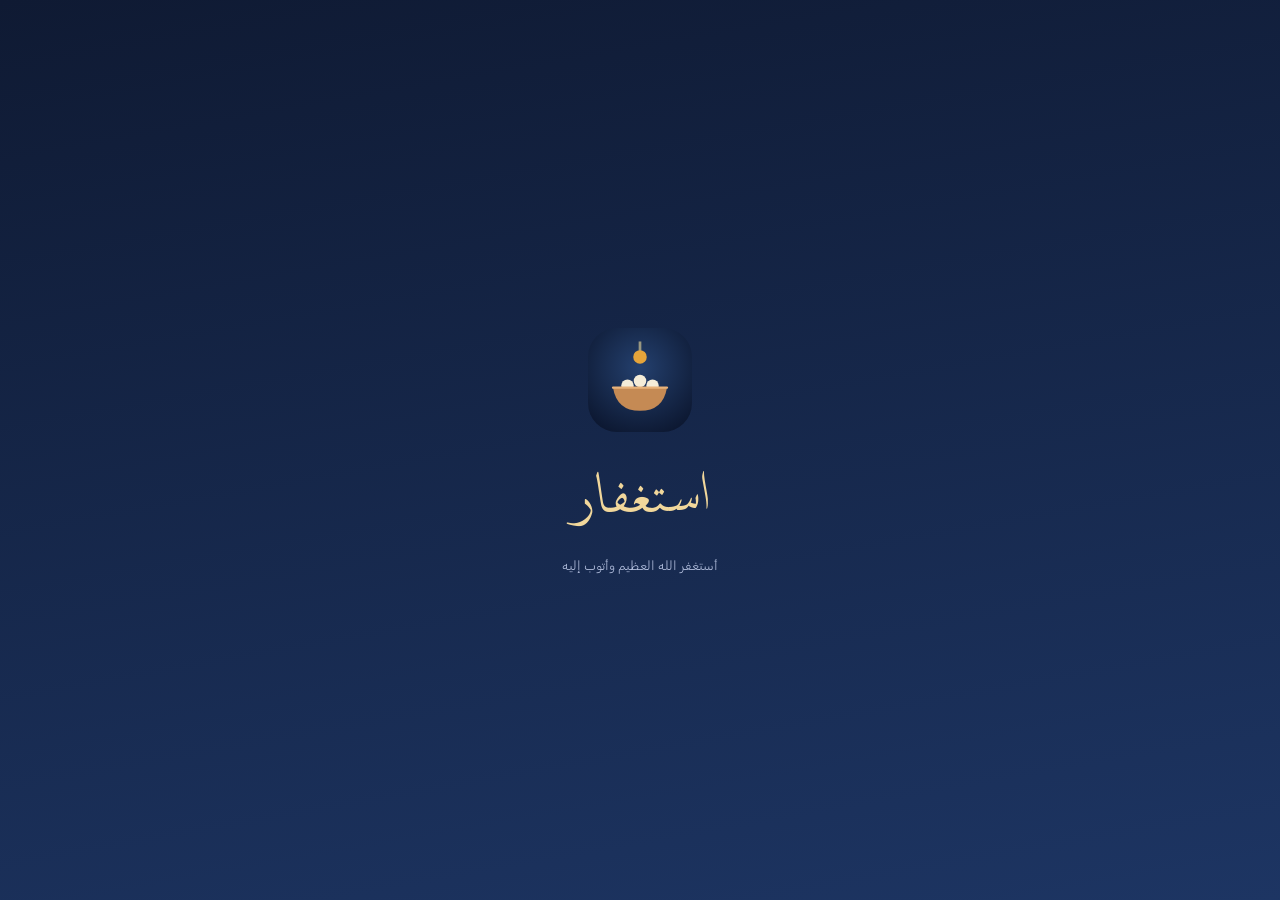
==== commit 9210d541: "v3.1" ====
--- a/app/src/main/assets/index.html
+++ b/app/src/main/assets/index.html
@@ -2,592 +2,406 @@
 <html lang="ar" dir="rtl">
 <head>
 <meta charset="utf-8">
-<meta name="viewport" content="width=device-width,initial-scale=1,maximum-scale=1,user-scalable=no,viewport-fit=cover">
+<meta name="viewport" content="width=device-width,initial-scale=1,viewport-fit=cover,user-scalable=no">
+<meta name="theme-color" content="#f7f1e3">
 <title>استغفار</title>
+<link rel="stylesheet" href="common.css"><link rel="stylesheet" href="motion.css">
 <style>
-@font-face{font-family:'Nabi';src:url('fonts/Nabi.ttf');font-weight:400}
-@font-face{font-family:'Rubik';src:url('fonts/Rubik-Light.ttf');font-weight:300}
-@font-face{font-family:'Rubik';src:url('fonts/Rubik-Regular.ttf');font-weight:400}
-@font-face{font-family:'Rubik';src:url('fonts/Rubik-Medium.ttf');font-weight:500}
-:root{
-  --navy:#0f1d36;--green:#067a57;--gold:#ce8e27;
-  --ui:'Rubik','Noto Sans Arabic','Segoe UI',Roboto,'DejaVu Sans',sans-serif;
-  --title:'Nabi','Noto Naskh Arabic','Noto Sans Arabic','FreeSerif','DejaVu Sans',serif;
-}
-*{box-sizing:border-box}
-html,body{margin:0;height:100%;overflow:hidden;background:#c6cfdb;-webkit-user-select:none;user-select:none;
-  -webkit-tap-highlight-color:transparent;touch-action:manipulation;font-family:var(--ui);color:var(--navy);font-synthesis:none}
-#root{position:fixed;left:0;top:0;right:0;bottom:0;overflow:hidden}
-#inset{position:absolute;left:0;top:0;width:0;height:0;padding-top:env(safe-area-inset-top)}
-#stage{position:absolute;left:0;top:0;transform-origin:0 0}
-#scene{position:absolute;left:0;top:0;display:block}
-.abs{position:absolute}
-.c{transform:translate(-50%,-50%)}
-#pill{display:flex;align-items:center;justify-content:center;gap:6px;height:28px;min-width:152px;padding:0 14px;
-  border-radius:14px;font:500 13px/1 var(--ui);white-space:nowrap;direction:rtl;border:1px solid transparent}
-#pill .gold{color:var(--gold);font-weight:500}
-#pill .dot{color:var(--gold);font-size:10px}
-.fade{transition:opacity .32s ease}
-#title{word-spacing:.32em;font:400 44px/1.5 var(--title);white-space:nowrap;color:var(--navy);text-align:center}
-#divider{width:73px;height:6px;display:flex;align-items:center;justify-content:center;gap:0}
-#divider i{flex:1;height:1px;background:rgba(206,142,39,.45)}
-#divider b{width:4px;height:4px;background:#d4a03a;transform:rotate(45deg);margin:0 4px;flex:none}
-#sub{font:300 15px/1.4 var(--ui);color:#2a3144;white-space:nowrap}
-#sub .g{color:var(--green);font:400 1.3em/1 var(--title)}
-#ring{width:68px;height:68px}
-#ring text{font-family:var(--ui)}
-#infoBox{display:flex;flex-direction:column;align-items:flex-end;direction:rtl;white-space:nowrap}
-#infoT{font:500 17.5px/1.2 var(--ui);color:#16213a}
-#infoS{font:400 9.5px/1.3 var(--ui);color:#586279;margin-top:5px}
-#card{width:153px;height:105px;border-radius:9px;background:rgba(255,253,244,.88);border:1.5px solid #d6b56a;
-  display:flex;flex-direction:column;align-items:center;justify-content:center;text-align:center;opacity:0;pointer-events:none;
-  box-shadow:0 2px 8px rgba(40,30,10,.08)}
-#card .l1,#card .l2{word-spacing:.32em}
-#card .l1{font:400 17px/1.55 var(--title);color:#14223b;white-space:nowrap}
-#card .l2{font:400 19px/1.5 var(--title);color:#127a5c;white-space:nowrap}
-#card .l3{font:400 8px/1 var(--ui);color:#5f6a7c;margin-top:7px;padding-top:6px;border-top:1px solid rgba(120,130,150,.25);width:118px}
-#share{height:27px;min-width:176px;padding:0 16px;border-radius:14px;background:rgba(255,248,238,.8);
-  border:1px solid rgba(255,255,255,.7);font:500 12.5px/27px var(--ui);color:#1a1517;text-align:center;white-space:nowrap;
-  box-shadow:0 2px 6px rgba(120,70,20,.15);opacity:0;pointer-events:none;cursor:pointer}
-#share.on{pointer-events:auto}
-#hint{font:400 11px/1 var(--ui);color:rgba(20,30,50,.55);opacity:0;white-space:nowrap}
-#pause{width:38px;height:38px;border-radius:50%;background:rgba(255,255,255,.6);border:1px solid rgba(255,255,255,.85);
-  display:none;align-items:center;justify-content:center;cursor:pointer}
-#gear{width:28px;height:28px;border-radius:50%;display:flex;align-items:center;justify-content:center;cursor:pointer;
-  background:rgba(255,255,255,.28);opacity:.75}
-#gear svg,#pause svg{display:block}
-#veil{position:absolute;left:0;top:0;right:0;bottom:0;background:#c6cfdb;opacity:1;pointer-events:none}
-/* settings sheet (screen pixels) */
-#scrim{position:absolute;left:0;top:0;right:0;bottom:0;background:rgba(10,16,30,.42);opacity:0;pointer-events:none;transition:opacity .25s}
+:root{--c1:#067a57;--c2:#ce8e27;--c3:#3d5fa0;--c4:#bd6445;--bar:84px}
+html.dark{--c1:#2fb58a;--c2:#e3b868;--c3:#7c9bd8;--c4:#e0896a}
+body{position:fixed;inset:0}
+.view{position:absolute;inset:0;overflow-y:auto;overflow-x:hidden;padding:calc(18px + env(safe-area-inset-top,0px)) 16px calc(var(--bar) + 40px + env(safe-area-inset-bottom,0px));display:none;overscroll-behavior:contain}
+.view.on{display:block}
+.vh{display:flex;align-items:flex-end;justify-content:space-between;margin:6px 4px 16px}
+.vh h1{margin:0;font:500 30px/1.3 var(--ui);color:var(--fg)}
+.vh small{font:300 13px var(--ui);color:var(--mut)}
+.gl{font:500 13px var(--ui);color:var(--goldt);margin:20px 6px 10px;display:flex;align-items:center;gap:8px}
+.gl:after{content:'';flex:1;height:1px;background:var(--line)}
+/* date + greeting */
+.dt{display:flex;align-items:center;justify-content:space-between;margin:2px 4px 14px}
+.dt b{font:500 22px/1.3 var(--ui);color:var(--fg);display:block}
+.dt span{font:300 13px var(--ui);color:var(--mut)}
+.lg{width:46px;height:46px;border-radius:15px;background:var(--card);border:1px solid var(--line);display:grid;place-items:center;box-shadow:var(--shadow)}
+/* next prayer */
+.np{position:relative;overflow:hidden;border-radius:28px;padding:20px 20px 16px;color:#fff;background:linear-gradient(150deg,#16213a 0%,#22386a 62%,#2c4a86 100%);box-shadow:0 14px 30px rgba(22,33,58,.28)}
+.np:before{content:'';position:absolute;inset-inline-end:-40px;top:-50px;width:170px;height:170px;border-radius:50%;background:radial-gradient(circle,rgba(227,184,104,.38),transparent 68%)}
+.np .mo{position:absolute;inset-inline-end:16px;top:14px;opacity:.22;color:#fff}
+.np small{font:400 13px var(--ui);opacity:.78;display:block}
+.np .nm{font:500 32px/1.4 var(--ui);color:#f1d79b;margin:2px 0}
+.np .tm{font:500 15px var(--ui);opacity:.95}
+.np .cd{display:inline-block;margin-top:8px;padding:5px 12px;border-radius:99px;background:rgba(255,255,255,.14);font:500 13px var(--ui)}
+.pr{display:flex;gap:6px;margin-top:16px}
+.pr div{flex:1;text-align:center;padding:8px 2px;border-radius:14px;background:rgba(255,255,255,.08);font:300 11.5px var(--ui);color:#dfe6f7}
+.pr div b{display:block;font:500 12px var(--ui);color:#fff;margin-top:2px}
+.pr div.nx{background:rgba(227,184,104,.22);color:#f6e2b4}
+.np .en2{display:flex;align-items:center;gap:10px;justify-content:space-between}
+.np .btn{width:auto;padding:11px 18px;font-size:14px;border-radius:14px;background:var(--gold);color:#241705;margin-top:12px}
+/* hero */
+.hero{position:relative;overflow:hidden;border-radius:28px;margin-top:14px;padding:20px;display:flex;align-items:center;gap:14px;background:linear-gradient(150deg,#0a8f68,#067a57 70%);color:#fff;box-shadow:0 12px 26px rgba(6,122,87,.26);cursor:pointer}
+html.dark .hero{background:linear-gradient(150deg,#1f8a6c,#136a52)}
+.hero:before{content:'';position:absolute;inset-inline-start:-30px;bottom:-60px;width:170px;height:170px;border-radius:50%;background:radial-gradient(circle,rgba(255,255,255,.22),transparent 68%)}
+.hero .hi{width:62px;height:62px;border-radius:20px;background:rgba(255,255,255,.17);display:grid;place-items:center;flex:none;position:relative}
+.hero b{font:500 24px/1.4 var(--ui);display:block}
+.hero span{font:300 13px/1.6 var(--ui);opacity:.9}
+.hero .go2 svg{transform:none}html[dir=rtl] .hero .go2 svg{transform:scaleX(-1)}
+.hero .go2{margin-inline-start:auto;width:38px;height:38px;border-radius:50%;background:#fff;color:#067a57;display:grid;place-items:center;flex:none;position:relative}
+/* tiles */
+.grid{display:grid;grid-template-columns:1fr 1fr;gap:12px}
+.tile{position:relative;background:var(--card);border:1px solid var(--line);border-radius:24px;padding:16px 14px 14px;box-shadow:var(--shadow);cursor:pointer;min-height:132px;display:flex;flex-direction:column}
+.tile .ti{width:48px;height:48px;border-radius:16px;display:grid;place-items:center;margin-bottom:12px;color:var(--c);background:color-mix(in srgb,var(--c) 14%,transparent)}
+.tile b{font:500 15.5px var(--ui);color:var(--fg)}
+.tile span{font:300 12px/1.5 var(--ui);color:var(--mut);margin-top:2px}
+.tile .st{position:absolute;top:10px;inset-inline-end:10px;width:34px;height:34px;border-radius:50%;display:grid;place-items:center;color:var(--off)}
+.tile .st.on{color:var(--gold)}.tile .st.on svg{fill:var(--gold)}
+.tile .st.pop{animation:starPop .45s var(--e-spring)}
+@keyframes starPop{0%{transform:scale(.6)}60%{transform:scale(1.25)}100%{transform:scale(1)}}
+.list{display:flex;flex-direction:column;gap:10px}
+.tile.wide{flex-direction:row;align-items:center;gap:14px;min-height:0;padding:14px}
+.tile.wide .ti{margin:0;flex:none}
+.tile.wide div.tx{flex:1;min-width:0}
+.tile.wide .st{position:static;flex:none}
+.empty{text-align:center;padding:70px 20px;color:var(--mut)}
+.empty .ei{width:84px;height:84px;border-radius:30px;margin:0 auto 16px;display:grid;place-items:center;background:var(--hl);color:var(--gold)}
+.empty b{display:block;font:500 16px var(--ui);color:var(--fg);margin-bottom:6px}
+.empty span{font:300 13.5px/1.7 var(--ui)}
+/* settings */
+.sg{background:var(--card);border:1px solid var(--line);border-radius:24px;padding:4px 14px;box-shadow:var(--shadow)}
+.sr{display:flex;align-items:center;gap:12px;padding:13px 0;border-bottom:1px solid var(--line);cursor:pointer}
+.sr:last-child{border-bottom:0}
+.sr .si{width:38px;height:38px;border-radius:12px;display:grid;place-items:center;flex:none;color:var(--c,var(--c1));background:color-mix(in srgb,var(--c,var(--c1)) 14%,transparent)}
+.sr .tx{flex:1;min-width:0}
+.sr .tx b{display:block;font:500 15px var(--ui);color:var(--fg)}
+.sr .tx span{display:block;font:300 12px/1.5 var(--ui);color:var(--mut);margin-top:1px;overflow:hidden;text-overflow:ellipsis;white-space:nowrap}
+.sr .ch{color:var(--off)}
+html[dir=rtl] .sr .ch{transform:scaleX(-1)}
+.sw{width:50px;height:30px;border-radius:15px;background:var(--off);position:relative;flex:none;transition:background .25s}
+.sw:after{content:'';position:absolute;top:3px;inset-inline-start:3px;width:24px;height:24px;border-radius:50%;background:#fff;box-shadow:0 2px 5px rgba(0,0,0,.25);transition:inset-inline-start .3s var(--e-spring)}
+.sw.on{background:var(--on)}.sw.on:after{inset-inline-start:23px}
+.seg{display:flex;background:var(--chip);border-radius:14px;padding:3px;gap:2px;flex:none}
+.seg button{padding:7px 12px;border-radius:11px;font:500 12.5px var(--ui);color:var(--mut)}
+.seg button.on{background:var(--card);color:var(--fg);box-shadow:0 1px 4px rgba(0,0,0,.12)}
+.ver{text-align:center;margin:22px 0 4px;font:300 12px var(--ui);color:var(--mut)}
+.tag{display:inline-block;padding:2px 8px;border-radius:8px;background:var(--hl);color:var(--goldt);font:500 10.5px var(--ui);margin-inline-start:6px;vertical-align:middle}
+/* ===== liquid glass bar ===== */
+.glassbar{position:fixed;z-index:30;left:18px;right:18px;bottom:calc(14px + env(safe-area-inset-bottom,0px));height:68px;border-radius:36px;display:flex;align-items:center;padding:0 6px;
+  background:var(--glass);-webkit-backdrop-filter:blur(26px) saturate(190%) brightness(1.04);backdrop-filter:blur(26px) saturate(190%) brightness(1.04);
+  border:1px solid var(--glassb);
+  box-shadow:0 14px 34px rgba(22,33,58,.22),0 2px 6px rgba(22,33,58,.1),inset 0 1.5px 0 rgba(255,255,255,.75),inset 0 -1.5px 0 rgba(255,255,255,.18),inset 1.5px 0 1px rgba(255,255,255,.28),inset -1.5px 0 1px rgba(255,255,255,.18);
+  transform:translateY(0);transition:transform .45s var(--e-dec),opacity .3s}
+.glassbar.hide{transform:translateY(130%);opacity:0;pointer-events:none}
+.glassbar:before{content:'';position:absolute;inset:0;border-radius:inherit;pointer-events:none;background:linear-gradient(180deg,rgba(255,255,255,.34),rgba(255,255,255,0) 46%,rgba(255,255,255,.1))}
+.lens{position:absolute;top:6px;bottom:6px;left:0;width:60px;border-radius:30px;pointer-events:none;
+  background:linear-gradient(180deg,rgba(255,255,255,.62),rgba(255,255,255,.3));
+  -webkit-backdrop-filter:blur(3px) saturate(200%) brightness(1.12);backdrop-filter:blur(3px) saturate(200%) brightness(1.12);
+  box-shadow:inset 2px 2px 1.5px rgba(255,255,255,.95),inset -2px -2px 2px rgba(255,255,255,.4),inset 0 -3px 6px rgba(22,33,58,.07),0 6px 16px rgba(22,33,58,.2),0 0 0 1px rgba(22,33,58,.07);
+  transition:transform .55s cubic-bezier(.2,1.25,.4,1),width .55s cubic-bezier(.2,1.25,.4,1)}
+html.dark .lens{background:linear-gradient(180deg,rgba(255,255,255,.26),rgba(255,255,255,.1));box-shadow:inset 1.5px 1.5px 1.5px rgba(255,255,255,.5),inset -1px -1px 2px rgba(255,255,255,.15),0 6px 16px rgba(0,0,0,.35)}
+.lens.mv{width:var(--mvw,76px)!important}
+.glassbar .gi{position:relative;z-index:2;flex:1;height:56px;border-radius:28px;display:flex;flex-direction:column;align-items:center;justify-content:center;gap:2px;color:var(--mut)}
+.glassbar .gi span{font:500 10.5px var(--ui);letter-spacing:0}
+.glassbar .gi.on{color:var(--on)}
+html.dark .glassbar .gi.on{color:#fff}
+.glassbar .gi svg{transition:transform .4s var(--e-spring)}
+.glassbar .gi.on svg{transform:translateY(-1px) scale(1.12)}
+/* sheets & overlays */
+#scrim{position:fixed;inset:0;z-index:40;background:rgba(8,14,28,.5);opacity:0;pointer-events:none;transition:opacity .3s}
 #scrim.on{opacity:1;pointer-events:auto}
-#sheet{position:absolute;left:0;right:0;bottom:0;background:#fff9ef;border-radius:22px 22px 0 0;padding:18px 18px calc(18px + env(safe-area-inset-bottom));
-  transform:translateY(105%);transition:transform .3s cubic-bezier(.2,.8,.2,1);direction:rtl;max-height:90%;overflow:auto}
-#sheet.on{transform:none}
-#sheet h2{margin:0 0 12px;font:500 18px var(--ui);color:#16213a;text-align:center}
-.opt{display:flex;align-items:center;gap:12px;padding:12px 14px;margin-bottom:8px;border-radius:14px;background:#fff;border:1.5px solid #e8dfcc;cursor:pointer}
-.opt.sel{border-color:#067a57;background:#f2faf6}
-.opt .rd{width:20px;height:20px;border-radius:50%;border:2px solid #c9bfa8;flex:none;position:relative}
-.opt.sel .rd{border-color:#067a57}
-.opt.sel .rd:after{content:'';position:absolute;inset:3px;border-radius:50%;background:#067a57}
-.opt b{display:block;font:500 15px var(--ui);color:#16213a}
-.opt span{display:block;font:300 12px/1.4 var(--ui);color:#68718a;margin-top:2px}
-.row{display:flex;align-items:center;justify-content:space-between;padding:12px 14px;margin:4px 0 8px;border-radius:14px;background:#fff;border:1.5px solid #e8dfcc;cursor:pointer}
-.row b{font:500 15px var(--ui);color:#16213a}
-.sw{width:44px;height:26px;border-radius:13px;background:#cfc7b4;position:relative;transition:background .2s;flex:none}
-.sw:after{content:'';position:absolute;top:3px;right:3px;width:20px;height:20px;border-radius:50%;background:#fff;transition:right .2s;box-shadow:0 1px 3px rgba(0,0,0,.25)}
-.sw.on{background:#067a57}.sw.on:after{right:21px}
-.row .rs{display:block;font:300 12px/1.4 var(--ui);color:#68718a;margin-top:2px}
-.row .chev{font:300 22px/1 var(--ui);color:#9a927e;margin-top:-2px}
-#memo{position:absolute;left:0;top:0;right:0;bottom:0;z-index:5;overflow:auto;direction:rtl;
-  background:linear-gradient(180deg,#fef0d6 0%,#fce4bc 45%,#f5c480 100%);
-  opacity:0;pointer-events:none;transform:translateY(18px);transition:opacity .3s ease,transform .3s ease}
+#upSheet,#wnSheet{position:fixed;left:0;right:0;bottom:0;z-index:41;background:var(--bg);border-radius:30px 30px 0 0;padding:14px 20px calc(20px + env(safe-area-inset-bottom,0px));transform:translateY(106%);text-align:center;max-height:90%;overflow:auto;box-shadow:0 -10px 40px rgba(0,0,0,.2)}
+#upSheet.on,#wnSheet.on{transform:none}
+.grab{width:40px;height:4px;border-radius:2px;background:var(--off);margin:0 auto 16px}
+#upIco{width:68px;height:68px;border-radius:50%;margin:0 auto 10px;display:grid;place-items:center;color:#fff;background:linear-gradient(160deg,#0a8f68,#067a57);box-shadow:0 0 0 7px rgba(6,122,87,.12),0 6px 16px rgba(6,122,87,.28)}
+#upIco.pulse{animation:upp 1.6s ease-in-out infinite}
+@keyframes upp{0%,100%{box-shadow:0 0 0 5px rgba(206,142,39,.18),0 6px 16px rgba(6,122,87,.28)}50%{box-shadow:0 0 0 12px rgba(206,142,39,.05),0 6px 16px rgba(6,122,87,.28)}}
+#upT{font:500 22px/1.5 var(--ui);color:var(--fg)}
+#upS{font:300 13.5px/1.6 var(--ui);color:var(--mut);margin:0 8px 4px}
+#upVer{display:flex;align-items:center;justify-content:center;gap:10px;margin:10px 0 12px;direction:ltr}
+#upVer span{font:500 13px var(--ui);color:var(--fg);background:var(--card);border:1.5px solid var(--line);border-radius:12px;padding:5px 12px}
+#upVer span.n{background:var(--selbg);border-color:var(--on);color:var(--on)}
+#upNotes{text-align:start;background:var(--card);border:1.5px solid var(--line);border-radius:14px;padding:10px 14px;margin:0 0 10px;max-height:128px;overflow:auto}
+#upNotes div{font:300 13px/1.7 var(--ui);color:var(--fg);padding-inline-start:14px;position:relative}
+#upNotes div:before{content:'';position:absolute;inset-inline-start:2px;top:.78em;width:5px;height:5px;background:var(--gold);transform:rotate(45deg)}
+#upBar{height:10px;border-radius:5px;background:var(--line);overflow:hidden;margin:6px 0 4px;display:none}
+#upFill{height:100%;width:0;border-radius:5px;background:linear-gradient(90deg,#067a57,#2bb88a);transition:width .25s ease}
+#upTxt{font:500 13px/1.6 var(--ui);color:var(--on);min-height:20px}
+#upSheet .btn,#wnSheet .btn{margin-top:8px}
+/* onboarding / what's new */
+#ov{position:fixed;inset:0;z-index:60;background:var(--bg);display:none;flex-direction:column;padding:calc(16px + env(safe-area-inset-top,0px)) 22px calc(20px + env(safe-area-inset-bottom,0px))}
+#ov.on{display:flex}
+#ov.out{animation:ovOut .35s var(--e-acc) forwards}
+@keyframes ovOut{to{opacity:0;transform:scale(1.04)}}
+#ov:before{content:'';position:absolute;inset-inline-end:-80px;top:-80px;width:300px;height:300px;border-radius:50%;background:radial-gradient(circle,rgba(206,142,39,.2),transparent 68%);pointer-events:none}
+.pg{display:flex;gap:5px}
+.pg i{flex:1;height:4px;border-radius:2px;background:var(--line);overflow:hidden;position:relative}
+.pg i:after{content:'';position:absolute;inset:0;background:var(--on);transform:scaleX(0);transform-origin:right;transition:transform .45s var(--e-dec)}
+html[dir=ltr] .pg i:after{transform-origin:left}
+.pg i.d:after{transform:scaleX(1)}
+.ovh{display:flex;align-items:center;justify-content:space-between;margin:10px 0 0;min-height:40px}
+.ovh button{font:500 14px var(--ui);color:var(--mut);padding:8px 12px}
+.stage{flex:1;position:relative;display:flex;align-items:center;justify-content:center;text-align:center;overflow:hidden}
+.stp{width:100%;max-width:380px;animation:stIn .5s var(--e-dec) backwards}
+.stp.out{animation:stOut .2s var(--e-acc) forwards}
+@keyframes stIn{from{opacity:0;transform:translateX(calc(var(--dx) * 40px))}to{opacity:1;transform:none}}
+@keyframes stOut{to{opacity:0;transform:translateX(calc(var(--dx) * -30px))}}
+.stp .big{width:118px;height:118px;border-radius:38px;margin:0 auto 24px;display:grid;place-items:center;color:#fff;background:linear-gradient(150deg,#16213a,#2c4a86);box-shadow:0 18px 36px rgba(22,33,58,.3),0 0 0 10px rgba(206,142,39,.1);animation:bob 3.4s ease-in-out infinite}
+.stp .big.g{background:linear-gradient(150deg,#0a8f68,#067a57);box-shadow:0 18px 36px rgba(6,122,87,.3),0 0 0 10px rgba(6,122,87,.1)}
+.stp .big.o{background:linear-gradient(150deg,#e0a143,#c7821d);box-shadow:0 18px 36px rgba(206,142,39,.35),0 0 0 10px rgba(206,142,39,.12)}
+@keyframes bob{0%,100%{transform:translateY(0)}50%{transform:translateY(-7px)}}
+.stp h2{margin:0 0 8px;font:500 28px/1.4 var(--ui);color:var(--fg)}
+.stp p{margin:0 auto 20px;font:300 14.5px/1.8 var(--ui);color:var(--mut);max-width:300px}
+.lo{display:flex;gap:10px;justify-content:center}
+.lo button{flex:1;max-width:160px;padding:16px 8px;border-radius:20px;background:var(--card);border:2px solid var(--line);font:500 16px var(--ui);color:var(--fg)}
+.lo button.on{border-color:var(--on);background:var(--selbg);color:var(--on)}
+.chips{display:flex;flex-direction:column;gap:8px;margin-top:4px}
+.chips div{display:flex;align-items:center;justify-content:space-between;padding:12px 14px;border-radius:16px;background:var(--card);border:1px solid var(--line);font:500 14px var(--ui)}
+.chips div em{font-style:normal;font-weight:400;font-size:12.5px;color:var(--mut)}
+.chips div.ok em{color:var(--on)}
+.ovf .btn{margin-top:0}
+.ovf .btn+.btn{margin-top:8px}
+/* splash */
+#sp{position:fixed;inset:0;z-index:70;background:linear-gradient(170deg,#0f1a33,#1d3563);display:flex;flex-direction:column;align-items:center;justify-content:center;color:#f1d79b;transition:opacity .5s .1s,visibility .5s .1s}
+#sp.off{opacity:0;visibility:hidden}
+#sp .lgo{animation:spIn .9s var(--e-dec) backwards}
+#sp div.nm{font:400 44px var(--title);word-spacing:.3em;margin-top:14px;animation:spIn .9s .15s var(--e-dec) backwards}
+html.en #sp div.nm{font:500 30px var(--ui);word-spacing:0}
+#sp div.sb{font:300 13px var(--ui);color:#b9c5e3;margin-top:6px;animation:spIn .9s .3s var(--e-dec) backwards}
+@keyframes spIn{from{opacity:0;transform:translateY(18px) scale(.94)}to{opacity:1;transform:none}}
+/* memorial */
+#memo{position:fixed;inset:0;z-index:50;background:linear-gradient(180deg,var(--bg),var(--chip));display:flex;flex-direction:column;align-items:center;justify-content:center;padding:30px 24px;text-align:center;opacity:0;pointer-events:none;transform:scale(1.03);transition:opacity .4s,transform .5s var(--e-dec)}
 #memo.on{opacity:1;pointer-events:auto;transform:none}
-#memo .mwrap{min-height:100%;display:flex;flex-direction:column;align-items:center;justify-content:center;text-align:center;
-  padding:calc(env(safe-area-inset-top) + 64px) 26px calc(env(safe-area-inset-bottom) + 28px)}
-#memoBack{position:absolute;right:14px;top:calc(env(safe-area-inset-top) + 14px);height:34px;padding:0 14px;border-radius:17px;
-  background:rgba(255,255,255,.55);border:1px solid rgba(255,255,255,.85);font:500 13px var(--ui);color:#16213a;cursor:pointer}
-.mverse,.mname{word-spacing:.32em}
-.mverse{font:400 clamp(24px,7vw,30px)/1.7 var(--title);color:#0f1d36}
-.mdiv{width:90px;height:6px;display:flex;align-items:center;justify-content:center;margin:12px 0 18px}
-.mdiv i{flex:1;height:1px;background:rgba(206,142,39,.55)}
-.mdiv b{width:5px;height:5px;background:#d4a03a;transform:rotate(45deg);margin:0 5px;flex:none}
-.mlabel{font:300 14px var(--ui);color:#5a4a2a}
-.mname{font:400 clamp(30px,9.5vw,42px)/1.5 var(--title);color:#0f1d36;margin:6px 0 4px}
-.mrah{font:500 15px var(--ui);color:#067a57;margin-bottom:22px}
-.mdua{font:400 15px/2 var(--ui);color:#2a3144;max-width:320px}
-.mfat{font:300 14px var(--ui);color:#5a4a2a;margin:16px 0 26px}
-#shareApp{max-width:320px;background:#16213a}
-.btn{display:block;width:100%;padding:13px;border:0;border-radius:14px;background:#16213a;color:#fff;font:500 15px var(--ui);margin-top:6px;cursor:pointer}
-
-/* in-app update sheet (same cream card, navy/green/gold, Rubik + Nabi) */
-#upSheet{position:absolute;left:0;right:0;bottom:0;z-index:4;background:#fff9ef;border-radius:22px 22px 0 0;padding:22px 18px calc(18px + env(safe-area-inset-bottom));
-  transform:translateY(105%);transition:transform .3s cubic-bezier(.2,.8,.2,1);direction:rtl;text-align:center;max-height:90%;overflow:auto}
-#upSheet.on{transform:none}
-#upIco{width:64px;height:64px;border-radius:50%;margin:0 auto 10px;display:flex;align-items:center;justify-content:center;
-  background:linear-gradient(160deg,#0a8f68,#067a57);box-shadow:0 0 0 7px rgba(6,122,87,.10),0 6px 16px rgba(6,122,87,.28)}
-#upIco.pulse{animation:upp 1.6s ease-in-out infinite}
-@keyframes upp{0%,100%{box-shadow:0 0 0 5px rgba(206,142,39,.16),0 6px 16px rgba(6,122,87,.28)}50%{box-shadow:0 0 0 12px rgba(206,142,39,.05),0 6px 16px rgba(6,122,87,.28)}}
-#upT{font:400 28px/1.5 var(--title);color:#0f1d36;word-spacing:.32em}
-#upS{font:300 13.5px/1.6 var(--ui);color:#68718a;margin:0 8px 4px}
-#upVer{display:flex;align-items:center;justify-content:center;gap:10px;margin:10px 0 12px;direction:rtl}
-#upVer span{font:500 13px var(--ui);color:#16213a;background:#fff;border:1.5px solid #e8dfcc;border-radius:12px;padding:5px 12px}
-#upVer span.n{background:#f2faf6;border-color:#067a57;color:#067a57}
-#upVer svg{flex:none}
-#upNotes{text-align:right;background:#fff;border:1.5px solid #e8dfcc;border-radius:14px;padding:10px 14px;margin:0 0 10px;max-height:128px;overflow:auto}
-#upNotes b{display:block;font:500 12.5px var(--ui);color:#ce8e27;margin-bottom:4px}
-#upNotes div{font:300 13px/1.7 var(--ui);color:#2a3144;padding-right:14px;position:relative}
-#upNotes div:before{content:'';position:absolute;right:2px;top:.78em;width:5px;height:5px;background:#d4a03a;transform:rotate(45deg)}
-#upBar{height:10px;border-radius:5px;background:#e8dfcc;overflow:hidden;margin:6px 0 4px;display:none}
-#upFill{height:100%;width:0;border-radius:5px;background:linear-gradient(90deg,#067a57,#2bb88a);transition:width .25s ease}
-#upTxt{font:500 13px/1.6 var(--ui);color:#067a57;min-height:20px}
-.btn.ghost{background:transparent;color:#68718a;font-weight:400;margin-top:2px}
-.btn.green{background:#067a57}
+#memo .mv{font:400 clamp(24px,7vw,30px)/1.8 var(--title);word-spacing:.32em;color:var(--fg)}
+#memo .md{width:90px;height:6px;display:flex;align-items:center;margin:12px 0 18px}
+#memo .md i{flex:1;height:1px;background:rgba(200,146,58,.6)}#memo .md b{width:5px;height:5px;background:var(--gold);transform:rotate(45deg);margin:0 5px}
+#memo .ml{font:300 14px var(--ui);color:var(--mut)}
+#memo .mn{font:400 clamp(30px,9.5vw,40px)/1.5 var(--title);word-spacing:.32em;color:var(--fg);margin:6px 0 4px}
+#memo .mr{font:500 15px var(--ui);color:var(--on);margin-bottom:20px}
+#memo .mdua{font:400 15px/2 var(--ui);color:var(--fg);max-width:320px}
+#memo .mf{font:300 14px var(--ui);color:var(--mut);margin:14px 0 22px}
+#memo .btn{max-width:320px}
+#memoBack{position:absolute;top:calc(14px + env(safe-area-inset-top,0px));inset-inline-start:16px;padding:9px 16px;border-radius:99px;background:var(--chip);font:500 14px var(--ui);color:var(--fg)}
 </style>
 </head>
-<body>
-<div id="root">
-  <div id="inset"></div>
-  <div id="stage">
-    <svg id="scene" xmlns="http://www.w3.org/2000/svg"></svg>
-
-    <div id="pill" class="abs c">
-      <b id="pLabel" class="fade">الاستغفار</b><i class="dot">●</i><span>١٠٠</span><span>/</span><span id="pCur" class="gold">٠</span>
-    </div>
-    <div id="title" class="abs c fade">أَسْتَغْفِرُ ٱللَّهَ</div>
-    <div id="divider" class="abs c"><i></i><b></b><i></i></div>
-    <div id="sub" class="abs c fade">أطلبُ المغفرةَ من <span class="g">الله</span></div>
-
-    <svg id="ring" class="abs" viewBox="-34 -34 68 68" xmlns="http://www.w3.org/2000/svg">
-      <circle id="rDisc" r="32.6" fill="rgba(255,255,255,.62)" stroke="rgba(255,255,255,.95)" stroke-width="1.5"/>
-      <circle r="27.5" fill="rgba(255,255,255,.35)" stroke="#dde1e8" stroke-width="3.4"/>
-      <circle id="rProg" r="27.5" fill="none" stroke="#067a57" stroke-width="3.4" stroke-linecap="round"
-        stroke-dasharray="172.8" stroke-dashoffset="172.8" transform="rotate(-90)"/>
-      <text id="rNum" x="0" y="6" text-anchor="middle" font-size="19" font-weight="500" fill="#16213a">٠</text>
-      <text x="0" y="17.5" text-anchor="middle" font-size="6.2" font-weight="300" fill="#8a93a3" direction="ltr">١٠٠ /</text>
-    </svg>
-    <div id="infoBox" class="abs fade"><div id="infoT">خفِّف حِملَك</div><div id="infoS">كلُّ استغفارٍ يُسقِط عنك ذنبًا</div></div>
-    <div id="card" class="abs fade">
-      <div class="l1">فَقُلْتُ ٱسْتَغْفِرُوا رَبَّكُمْ</div>
-      <div class="l2">إِنَّهُ كَانَ غَفَّارًا</div>
-      <div class="l3">سورة نوح · الآية ١٠</div>
-    </div>
-
-    <div id="share" class="abs c fade">انشرها... وشارِك في الأجر</div>
-    <div id="hint" class="abs c fade">المس الشاشة للاستغفار</div>
-    <div id="pause" class="abs c"></div>
-    <div id="gear" class="abs">
-      <svg width="16" height="16" viewBox="0 0 24 24" fill="none" stroke="#16213a" stroke-width="2" stroke-linecap="round" stroke-linejoin="round"><circle cx="12" cy="12" r="3"/><path d="M19.4 15a1.7 1.7 0 0 0 .3 1.9l.1.1a2 2 0 1 1-2.8 2.8l-.1-.1a1.7 1.7 0 0 0-1.9-.3 1.7 1.7 0 0 0-1 1.5V21a2 2 0 1 1-4 0v-.1a1.7 1.7 0 0 0-1.1-1.5 1.7 1.7 0 0 0-1.9.3l-.1.1a2 2 0 1 1-2.8-2.8l.1-.1a1.7 1.7 0 0 0 .3-1.9 1.7 1.7 0 0 0-1.5-1H3a2 2 0 1 1 0-4h.1a1.7 1.7 0 0 0 1.5-1.1 1.7 1.7 0 0 0-.3-1.9l-.1-.1a2 2 0 1 1 2.8-2.8l.1.1a1.7 1.7 0 0 0 1.9.3H9a1.7 1.7 0 0 0 1-1.5V3a2 2 0 1 1 4 0v.1a1.7 1.7 0 0 0 1 1.5 1.7 1.7 0 0 0 1.9-.3l.1-.1a2 2 0 1 1 2.8 2.8l-.1.1a1.7 1.7 0 0 0-.3 1.9V9a1.7 1.7 0 0 0 1.5 1H21a2 2 0 1 1 0 4h-.1a1.7 1.7 0 0 0-1.5 1z"/></svg>
-    </div>
+<body class="go">
+
+<div id="vHome" class="view on">
+  <div class="dt rise" style="--i:0"><div><b id="hjr"></b><span id="gre"></span></div><div class="lg" id="lgo"></div></div>
+  <div class="np rise" style="--i:1" id="np"></div>
+  <div class="hero rise" style="--i:2" id="hero"><div class="hi" data-ic="feather" data-is="32"></div><div><b data-i="istighfar"></b><span data-i="istighfarSub"></span></div><div class="go2" data-ic="chevR" data-is="20"></div></div>
+  <div class="gl rise" style="--i:3"><span data-i="secS"></span></div>
+  <div class="grid" id="hGrid"></div>
+</div>
+
+<div id="vSec" class="view">
+  <div class="vh rise" style="--i:0"><h1 data-i="tSec"></h1></div>
+  <div class="gl rise" style="--i:1"><span data-i="secW"></span></div>
+  <div class="list" id="sW"></div>
+  <div class="gl rise" style="--i:5"><span data-i="secS"></span></div>
+  <div class="list" id="sS"></div>
+</div>
+
+<div id="vFav" class="view">
+  <div class="vh rise" style="--i:0"><h1 data-i="favT"></h1></div>
+  <div class="list" id="fList"></div>
+</div>
+
+<div id="vSet" class="view">
+  <div class="vh rise" style="--i:0"><h1 data-i="tSet"></h1></div>
+  <div class="gl rise" style="--i:1"><span data-i="setApp"></span></div>
+  <div class="sg rise" style="--i:2">
+    <div class="sr" style="cursor:default"><div class="si" data-ic="contrast" data-is="20"></div><div class="tx"><b data-i="theme"></b></div>
+      <div class="seg" id="thSeg"><button data-th="auto" data-i="tAuto"></button><button data-th="light" data-i="tLight"></button><button data-th="dark" data-i="tDark"></button></div></div>
+    <div class="sr" style="cursor:default;--c:var(--c3)"><div class="si" data-ic="globe" data-is="20"></div><div class="tx"><b data-i="lang"></b></div>
+      <div class="seg" id="lgSeg"><button data-lg="ar">العربية</button><button data-lg="en">English</button></div></div>
   </div>
-
-  <div id="veil"></div>
-  <div id="scrim"></div>
-  <div id="sheet">
-    <h2>الإعدادات</h2>
-    <div class="opt" data-mode="auto"><div class="rd"></div><div><b>تلقائي</b><span>يعدّ وحده من ١ إلى ١٠٠ ثم يعيد من جديد</span></div></div>
-    <div class="opt" data-mode="autopause"><div class="rd"></div><div><b>تلقائي مع إيقاف مؤقت</b><span>يعدّ وحده، ويمكنك إيقافه واستئنافه بزر</span></div></div>
-    <div class="opt" data-mode="touch"><div class="rd"></div><div><b>باللمس</b><span>كل لمسة على الشاشة = استغفارة واحدة</span></div></div>
-    <div class="row" id="sndRow"><b>الصوت</b><div class="sw" id="sndSw"></div></div>
-    <div class="row" id="ntfRow"><div><b>التذكير بالاستغفار</b><span class="rs">إشعار يومي: ٦ ص · ١٠ ص · ٢ م · ٦ م · ١٠ م</span></div><div class="sw" id="ntfSw"></div></div>
-    <div class="row" id="updRow"><div><b>التحديث</b><span class="rs" id="updSub"></span></div><span class="chev">‹</span></div>
-    <div class="row" id="memoRow"><b>ترحّم ومشاركة التطبيق</b><span class="chev">‹</span></div>
-    <button class="btn" id="restartBtn">البدء من جديد</button>
+  <div class="gl rise" style="--i:3"><span data-i="setNotif"></span></div>
+  <div class="sg rise" style="--i:4">
+    <div class="sr" id="rNtf" style="--c:var(--c2)"><div class="si" data-ic="bell" data-is="20"></div><div class="tx"><b data-i="notifRow"></b><span data-i="notifRowS"></span></div><div class="sw" id="swNtf"></div></div>
+    <div class="sr" id="rPr" style="--c:var(--c1)"><div class="si" data-ic="mosque" data-is="20"></div><div class="tx"><b data-i="pAlertsRow"></b><span data-i="pAlertsRowS"></span></div><div class="sw" id="swPr"></div></div>
   </div>
-  <div id="upSheet">
-    <div id="upIco"><svg width="30" height="30" viewBox="0 0 24 24" fill="none" stroke="#fff" stroke-width="2.2" stroke-linecap="round" stroke-linejoin="round"><path d="M12 4v11"/><path d="M7 11l5 5 5-5"/><path d="M5 20h14"/></svg></div>
-    <div id="upT">تحديث جديد</div>
-    <div id="upS"></div>
-    <div id="upVer"><span id="upCur"></span><svg width="18" height="18" viewBox="0 0 24 24" fill="none" stroke="#ce8e27" stroke-width="2.2" stroke-linecap="round" stroke-linejoin="round"><path d="M15 6l-6 6 6 6"/></svg><span class="n" id="upNew"></span></div>
-    <div id="upNotes"><b>ما الجديد</b><span id="upList"></span></div>
-    <div id="upBar"><div id="upFill"></div></div>
-    <div id="upTxt"></div>
-    <button class="btn green" id="upYes">حدّث الآن</button>
-    <button class="btn ghost" id="upNo">لاحقًا</button>
+  <div class="gl rise" style="--i:5"><span data-i="setLoc"></span></div>
+  <div class="sg rise" style="--i:6">
+    <div class="sr" id="rLoc" style="--c:var(--c4)"><div class="si" data-ic="pin" data-is="20"></div><div class="tx"><b data-i="locRow"></b><span id="locSub"></span></div><div class="ch" data-ic="chevR" data-is="18"></div></div>
   </div>
-  <div id="memo">
-    <button id="memoBack">رجوع</button>
-    <div class="mwrap">
-      <div class="mverse">إِنَّا لِلَّهِ وَإِنَّا إِلَيْهِ رَاجِعُونَ</div>
-      <div class="mdiv"><i></i><b></b><i></i></div>
-      <div class="mlabel">ترحّموا على المرحوم</div>
-      <div class="mname">كاظم خضير حمود البيضاني</div>
-      <div class="mrah">رحمه الله وأسكنه فسيح جناته</div>
-      <div class="mdua">اللَّهُمَّ اغْفِرْ لَهُ وَارْحَمْهُ وَعَافِهِ وَاعْفُ عَنْهُ، وَأَكْرِمْ نُزُلَهُ وَوَسِّعْ مُدْخَلَهُ</div>
-      <div class="mfat">الفاتحة إلى روحه الطاهرة</div>
-      <button class="btn" id="shareApp">مشاركة التطبيق</button>
-    </div>
+  <div class="gl rise" style="--i:7"><span data-i="setAbout"></span></div>
+  <div class="sg rise" style="--i:8">
+    <div class="sr" id="rUpd" style="--c:var(--c1)"><div class="si" data-ic="download" data-is="20"></div><div class="tx"><b data-i="updRow"></b><span id="updSub"></span></div><div class="ch" data-ic="chevR" data-is="18"></div></div>
+    <div class="sr" id="rShare" style="--c:var(--c3)"><div class="si" data-ic="share" data-is="20"></div><div class="tx"><b data-i="shareRow"></b></div><div class="ch" data-ic="chevR" data-is="18"></div></div>
+    <div class="sr" id="rMemo" style="--c:var(--c4)"><div class="si" data-ic="heart" data-is="20"></div><div class="tx"><b data-i="mLabel"></b></div><div class="ch" data-ic="chevR" data-is="18"></div></div>
   </div>
-</div>
-
+  <div class="ver rise" style="--i:9" id="verTx"></div>
+</div>
+
+<nav class="glassbar" id="bar">
+  <i class="lens" id="lens"></i>
+  <button class="gi on" data-tab="Home"><span data-ic="home" data-is="24"></span><span data-i="tHome"></span></button>
+  <button class="gi" data-tab="Sec"><span data-ic="grid" data-is="24"></span><span data-i="tSec"></span></button>
+  <button class="gi" data-tab="Fav"><span data-ic="star" data-is="24"></span><span data-i="tFav"></span></button>
+  <button class="gi" data-tab="Set"><span data-ic="gear" data-is="24"></span><span data-i="tSet"></span></button>
+</nav>
+
+<div id="scrim"></div>
+
+<div id="upSheet">
+  <div class="grab"></div>
+  <div id="upIco" data-ic="download" data-is="30"></div>
+  <div id="upT"></div><div id="upS"></div>
+  <div id="upVer"><span id="upCur"></span><span data-ic="chevR" data-is="18" style="background:none;border:0;padding:0;color:var(--gold)"></span><span class="n" id="upNew"></span></div>
+  <div id="upNotes"><span id="upList"></span></div>
+  <div id="upBar"><div id="upFill"></div></div>
+  <div id="upTxt"></div>
+  <button class="btn" id="upYes"></button>
+  <button class="btn ghost" id="upNo"></button>
+</div>
+
+<div id="ov"><div class="pg" id="pg"></div>
+  <div class="ovh"><button id="ovBack"></button><button id="ovSkip"></button></div>
+  <div class="stage" id="stage"></div>
+  <div class="ovf" id="ovf"></div>
+</div>
+
+<div id="memo">
+  <button id="memoBack" data-i="memoBack"></button>
+  <div class="mv">إِنَّا لِلَّهِ وَإِنَّا إِلَيْهِ رَاجِعُونَ</div>
+  <div class="md"><i></i><b></b><i></i></div>
+  <div class="ml" data-i="mLabel"></div>
+  <div class="mn">كاظم خضير حمود البيضاني</div>
+  <div class="mr" data-i="mRah"></div>
+  <div class="mdua">اللَّهُمَّ اغْفِرْ لَهُ وَارْحَمْهُ وَعَافِهِ وَاعْفُ عَنْهُ، وَأَكْرِمْ نُزُلَهُ وَوَسِّعْ مُدْخَلَهُ</div>
+  <div class="mf" data-i="mFat"></div>
+  <button class="btn" id="shareApp"><span data-ic="share" data-is="18"></span><span data-i="shareApp"></span></button>
+</div>
+
+<div id="sp"><div class="lgo" id="spLogo"></div><div class="nm" data-i="app"></div><div class="sb" data-i="splash1"></div></div>
+<div class="toast" id="toast"></div>
+
+<script src="common.js"></script><script src="core.js"></script><script src="i18n2.js"></script>
 <script>
-(function(){
-'use strict';
-var $=function(id){return document.getElementById(id)};
-var NS='http://www.w3.org/2000/svg';
-var AR='٠١٢٣٤٥٦٧٨٩';
-function ar(n){return String(n).replace(/\d/g,function(d){return AR[d]})}
-function lerp(a,b,t){return a+(b-a)*t}
-function clamp(x,a,b){a=a==null?0:a;b=b==null?1:b;return Math.min(b,Math.max(a,x))}
-function ease(t){t=clamp(t);return t<.5?2*t*t:1-Math.pow(-2*t+2,2)/2}
-function smooth(a,b,x){var t=clamp((x-a)/(b-a));return t*t*(3-2*t)}
-function hex(c){return [parseInt(c.substr(1,2),16),parseInt(c.substr(3,2),16),parseInt(c.substr(5,2),16)]}
-var KP=[0,.11,.25,.38,.5,.63,.76,.9,.99,1];
-function ramp(cols,p,stops){
-  stops=stops||KP; p=clamp(p);
-  var i=0; while(i<stops.length-2&&p>stops[i+1])i++;
-  var t=clamp((p-stops[i])/(stops[i+1]-stops[i]));
-  var a=hex(cols[i]),b=hex(cols[i+1]);
-  return 'rgb('+Math.round(lerp(a[0],b[0],t))+','+Math.round(lerp(a[1],b[1],t))+','+Math.round(lerp(a[2],b[2],t))+')';
-}
-function el(tag,attrs,parent){var e=document.createElementNS(NS,tag);for(var k in attrs)e.setAttribute(k,attrs[k]);if(parent)parent.appendChild(e);return e}
-
-/* ---------- palettes sampled from the reference video ---------- */
-var C_TOP =['#c6cfdb','#cad4db','#d2d8dc','#d8dada','#dfdfd8','#e6e2d8','#eee5d8','#f0ebd5','#fef0d6','#fef0d6'];
-var C_MID =['#b8c4d3','#bec8cf','#c4cace','#cecec9','#d5d1c7','#ddd7c4','#e4d8c0','#efddbf','#fce4bc','#fce4bc'];
-var C_LOW =['#97a7bb','#9da9b4','#aaaeb0','#b5b1a7','#bfb39d','#cbb798','#d7ba91','#e1be8c','#f5c480','#f5c480'];
-var C_DUNE1=['#8a9bb3','#8f9cae','#a3a6ab','#aea99f','#c2b196','#cdb08d','#d4af80','#dba974','#f3b56c','#f6b16a'];
-var C_DUNE2=['#7b8da7','#7e8b9c','#919497','#9a9189','#a99580','#b99a7a','#c39b6e','#cc9a62','#e69f58','#ea9c52'];
-var C_GROUND=['#4d5f75','#57606e','#656469','#6f645e','#7c6657','#886850','#936947','#a06d40','#c1793b','#c17c44'];
-var C_SUN=['#cdd0c4','#d3d3c0','#dcd5b8','#e3d3ab','#e8d6a4','#ecd9a2','#f2dda4','#f7e4b0','#fff0c8','#fff2d0'];
+var APP_LINK='https://github.com/x3b-dev/istighfar-apk/releases/latest/download/Istighfar.apk';
+var TABS=['Home','Sec','Fav','Set'],TAB=ls('tab','Home'),NAV=ss;
+var ITEMS=[
+ {id:'ist',ic:'feather',t:'istighfar',s:'istighfarSub',u:'istighfar.html',c:'var(--c1)'},
+ {id:'qur',ic:'quran',t:'quran',s:'quranSub',u:'quran.html',c:'var(--c2)'},
+ {id:'pry',ic:'mosque',t:'prayer',s:'prayerSub',u:'prayer.html',c:'var(--c3)'},
+ {id:'qib',ic:'kaaba',t:'qibla',s:'qiblaSub',u:'qibla.html',c:'var(--c4)'},
+ {id:'tsb',ic:'tasbih',t:'tasbih',s:'tasbihSub',u:'tasbih.html',c:'var(--c1)'}
+];
+function item(id){for(var i=0;i<ITEMS.length;i++)if(ITEMS[i].id===id)return ITEMS[i]}
+function favs(){return ls('favs',[])}
+function open_(u){ss('tab',TAB);nav(u)}
+
+/* ---------- tiles ---------- */
+function tileHTML(it,wide,star,i){
+  var f=favs().indexOf(it.id)>=0;
+  return '<div class="tile rise'+(wide?' wide':'')+'" style="--c:'+it.c+';--i:'+i+'" data-u="'+it.u+'" data-id="'+it.id+'">'+
+   '<div class="ti">'+ico(it.ic,26)+'</div><div class="tx"><b>'+t(it.t)+'</b><br><span>'+t(it.s)+'</span></div>'+
+   (star?'<button class="st'+(f?' on':'')+'" data-fav="'+it.id+'">'+ico('star',20)+'</button>':'')+'</div>'}
+function fillGrid(el,ids,wide,star,base){el.innerHTML=ids.map(function(id,i){return tileHTML(item(id),wide,star,(base||0)+i)}).join('')}
+function renderLists(){
+  fillGrid($('hGrid'),['qur','pry','qib','tsb'],false,false,4);
+  fillGrid($('sW'),['ist','qur','pry'],true,true,2);
+  fillGrid($('sS'),['qib','tsb'],true,true,6);
+  var f=favs().filter(item);
+  if(!f.length)$('fList').innerHTML='<div class="empty rise" style="--i:1"><div class="ei">'+ico('star',40)+'</div><b>'+t('favEmpty')+'</b><span>'+t('favHint')+'</span></div>';
+  else fillGrid($('fList'),f,true,true,1);
+}
+document.addEventListener('click',function(e){
+  var s=e.target.closest('[data-fav]');
+  if(s){e.stopPropagation();var id=s.getAttribute('data-fav'),f=favs(),k=f.indexOf(id);
+    if(k>=0){f.splice(k,1);toast(t('favDel'))}else{f.push(id);toast(t('favAdd'))}
+    ss('favs',f);
+    [].forEach.call(document.querySelectorAll('[data-fav="'+id+'"]'),function(b){b.classList.toggle('on',k<0);b.classList.remove('pop');void b.offsetWidth;b.classList.add('pop')});
+    if(TAB==='Fav'&&k>=0){var tl=s.closest('.tile');if(tl){tl.style.transition='opacity .25s,transform .25s';tl.style.opacity=0;tl.style.transform='scale(.92)';setTimeout(function(){renderLists();$('vFav').classList.add('go')},260)}}
+    return}
+  var tl=e.target.closest('.tile');if(tl)open_(tl.getAttribute('data-u'));
+});
+$('hero').addEventListener('click',function(){open_('istighfar.html')});
+
+/* ---------- tabs ---------- */
+function moveLens(instant){
+  var b=document.querySelector('.glassbar .gi.on'),l=$('lens');if(!b)return;
+  var w=b.offsetWidth-6,x=b.offsetLeft+3;
+  if(instant){l.style.transition='none'}
+  l.style.width=w+'px';l.style.transform='translateX('+x+'px)';
+  if(instant){void l.offsetWidth;l.style.transition=''}
+}
+function go(tab,first){
+  if(TABS.indexOf(tab)<0)tab='Home';
+  var cur=document.querySelector('.view.on'),nx=$('v'+tab);
+  [].forEach.call(document.querySelectorAll('.glassbar .gi'),function(b){b.classList.toggle('on',b.getAttribute('data-tab')===tab)});
+  var prev=TAB;TAB=tab;ss('tab',tab);
+  var l=$('lens');
+  if(!first){l.classList.add('mv');l.style.setProperty('--mvw',(document.querySelector('.glassbar .gi.on').offsetWidth+10)+'px');setTimeout(function(){l.classList.remove('mv')},260)}
+  moveLens(first);
+  if(cur===nx&&!first)return;
+  function show(){
+    if(cur){cur.classList.remove('on','leaving')}
+    nx.classList.add('on');nx.scrollTop=0;
+    if(!first){nx.classList.remove('entering','go');void nx.offsetWidth;nx.classList.add('entering','go')}
+    else nx.classList.add('go');
+    if(tab==='Fav')renderLists();
+  }
+  if(first||!cur||cur===nx)show();else{cur.classList.add('leaving');setTimeout(show,120)}
+}
+[].forEach.call(document.querySelectorAll('.glassbar .gi'),function(b){b.addEventListener('click',function(){go(b.getAttribute('data-tab'))})});
+
+/* ---------- home: date + prayers ---------- */
+function hijri(){try{return new Intl.DateTimeFormat(LANG==='en'?'en-u-ca-islamic-umalqura':'ar-u-ca-islamic-umalqura-nu-arab',{day:'numeric',month:'long',year:'numeric'}).format(new Date())}catch(e){return ''}}
+function greg(){try{return new Date().toLocaleDateString(LANG==='en'?'en-US':'ar',{weekday:'long',day:'numeric',month:'long'})}catch(e){return ''}}
+var PK=['fajr','dhuhr','asr','maghrib','isha'];
+function renderNext(){
+  var n=nextPrayer(),el=$('np'),tm=dayTimes(new Date());
+  var mo='<div class="mo">'+ico('mosque',70)+'</div>';
+  if(!n||!tm){el.innerHTML=mo+'<small>'+t('next')+'</small><div class="nm">'+t('prayer')+'</div><div class="tm" style="opacity:.8">'+t('noLocHome')+'</div><button class="btn" id="npLoc">'+t('locOn')+'</button>';
+    var b=$('npLoc');if(b)b.onclick=function(){b.textContent=t('locBusy');askLocation(function(o,err){if(o){syncAlarms();renderAll()}else{b.textContent=t('locOn');toast(t('locDenied'))}})};return}
+  var row='<div class="pr">'+PK.map(function(k){return '<div'+(k===n.key?' class="nx"':'')+'>'+pname(k)+'<b>'+fmt(tm[k])+'</b></div>'}).join('')+'</div>';
+  el.innerHTML=mo+'<small>'+t('next')+'</small><div class="nm">'+n.name+'</div><div class="tm">'+fmt(n.at)+'</div><span class="cd">'+t('after')+' '+countdown(n.at-new Date())+'</span>'+row;
+}
+function renderHead(){$('hjr').textContent=hijri();$('gre').textContent=greg()}
+function renderAll(){renderHead();renderNext();renderLists();renderSet();updVer()}
+setInterval(function(){if(TAB==='Home')renderNext()},30000);
 
 /* ---------- settings ---------- */
-var S={mode:'auto',sound:true};
-try{var st=JSON.parse(localStorage.getItem('istg')||'{}');if(st.mode)S.mode=st.mode;if(typeof st.sound==='boolean')S.sound=st.sound}catch(e){}
-function save(){try{localStorage.setItem('istg',JSON.stringify(S))}catch(e){}}
-
-/* ---------- state ---------- */
-var q=new URLSearchParams(location.search);
-var INTERVAL=q.has('iv')?parseFloat(q.get('iv')):0.85;
-var c=0,v=0,removed=0,state='run',tf=0,introT=0,acc=0,paused=false,sheetOpen=false,fadeOut=0,chainS=0,hg=0,bump=0,scrollX=0,walkPh=0,veilColor='#c6cfdb';
-var W=360,H=640,K=1,gy=566.5,gOff=0,topOff=0,infoY=327;
-var sprites=[],parts=[],sparks=[],bowlF=null,hintShown=false,memoOpen=false,upOpen=false;
-var APP_LINK='https://github.com/x3b-dev/istighfar-apk/releases/latest/download/Istighfar.apk';
-var DBG=q.has('c');
-
-/* ---------- scene (SVG) ---------- */
-var scene=$('scene');
-var defs=el('defs',{},scene);
-function grad(tag,id,attrs,stops){var g=el(tag,Object.assign({id:id},attrs),defs);stops.forEach(function(s){el('stop',{offset:s[0],'stop-color':s[1],'stop-opacity':s[2]==null?1:s[2]},g)});return g}
-grad('radialGradient','sph',{cx:.35,cy:.3,r:.8},[[0,'#4b5566'],[.5,'#141a23'],[1,'#05070a']]);
-grad('radialGradient','bead',{cx:.35,cy:.3,r:.8},[[0,'#ffeaa0'],[.45,'#e5a431'],[1,'#a6651a']]);
-grad('radialGradient','flash',{},[[0,'#fffbe0',1],[.35,'#ffe9a0',.75],[1,'#ffd870',0]]);
-grad('radialGradient','glowBig',{},[[0,'#ffffff',.95],[.3,'#fff6b0',.7],[.65,'#ffe08a',.3],[1,'#ffd070',0]]);
-grad('radialGradient','halo',{},[[0,'#fff6d8',.55],[1,'#fff6d8',0]]);
-grad('linearGradient','trail',{x1:0,y1:0,x2:0,y2:1},[[0,'#ffe9a0',0],[1,'#fff4c0',.95]]);
-grad('linearGradient','bowlG',{x1:0,y1:0,x2:0,y2:1},[[0,'#7d5c45'],[.5,'#6b4c37'],[1,'#523b2b']]);
-grad('radialGradient','tas',{cx:.35,cy:.3,r:.8},[[0,'#ffe9a8'],[.5,'#dba02f'],[1,'#a8691a']]);
-var mask=el('mask',{id:'moonMask'},defs);
-el('rect',{x:-50,y:-50,width:100,height:100,fill:'#fff'},mask);
-el('circle',{cx:7,cy:-4,r:14.5,fill:'#000'},mask);
-
-var gBg=el('g',{},scene);          // moved by gOff
-var glow=el('circle',{cx:182,cy:440,r:170,fill:'url(#glowBig)',opacity:0},gBg);
-var sunG=el('g',{},gBg);
-var sunHalo=el('circle',{r:68,fill:'url(#halo)',opacity:.5},sunG);
-var sunDisc=el('circle',{r:31},sunG);
-var dune1=el('path',{},gBg), dune2=el('path',{},gBg);
-var moonG=el('g',{},scene);
-el('circle',{cx:0,cy:0,r:17,fill:'#f2f2f6',opacity:.30},moonG);
-el('circle',{cx:0,cy:0,r:17,fill:'#f4f4f8',opacity:.9,mask:'url(#moonMask)'},moonG);
-var groundR=el('rect',{x:0,y:0,width:10,height:10},scene);
-var groundLine=el('line',{stroke:'rgba(25,35,55,.35)','stroke-width':1.2},scene);
-var ticks=el('path',{stroke:'rgba(25,35,55,.33)','stroke-width':1,fill:'none','stroke-linecap':'round'},scene);
-var shadow=el('ellipse',{rx:62,ry:5,fill:'rgba(0,0,0,.16)'},scene);
-
-var gFig=el('g',{},scene);         // moved by gOff
-var gBead=el('g',{},scene);        // moved by topOff (chain)
-var gFx=el('g',{},scene);          // sprites & particles (absolute)
-var gSpark=el('g',{},scene);
-
-/* chain */
-var string=el('path',{fill:'none',stroke:'#8c6f3e','stroke-width':1,'stroke-opacity':.8,'stroke-linecap':'round'},gBead);
-var beads=[];for(var i=0;i<19;i++)beads.push(el('circle',{r:4.3,fill:'url(#bead)',display:'none'},gBead));
-var headGlow=el('circle',{r:12,fill:'url(#flash)',opacity:0},gBead);
-var tassel=el('g',{display:'none'},gBead);
-el('path',{d:'M-2.6,5 L2.6,5 L3.4,18 L-3.4,18 Z',fill:'#c98a26'},tassel);
-el('path',{d:'M-1.6,6 L-1.6,18 M0,6 L0,18.5 M1.6,6 L1.6,18',stroke:'#f0c060','stroke-width':.5,fill:'none'},tassel);
-el('circle',{cx:0,cy:0,r:7.4,fill:'url(#tas)'},tassel);
-el('circle',{cx:-2.4,cy:-2.6,r:2,fill:'#fff6d0',opacity:.7},tassel);
-
-/* figure */
-var farLeg=el('polyline',{},gFig),farArm=el('polyline',{},gFig);
-['stroke','fill'].forEach(function(){});
-[farLeg,farArm].forEach(function(p){p.setAttribute('fill','none');p.setAttribute('stroke','#5b6f96');p.setAttribute('stroke-opacity',.85);p.setAttribute('stroke-width',6.2);p.setAttribute('stroke-linecap','round');p.setAttribute('stroke-linejoin','round')});
-var bodyP=el('polyline',{},gFig),nearLeg=el('polyline',{},gFig),nearArm=el('polyline',{},gFig);
-var gBowl=el('g',{},gFig);
-[bodyP,nearLeg,nearArm].forEach(function(p){p.setAttribute('fill','none');p.setAttribute('stroke','#15223b');p.setAttribute('stroke-width',6.4);p.setAttribute('stroke-linecap','round');p.setAttribute('stroke-linejoin','round')});
-var headC=el('circle',{r:14,fill:'#15223b'},gFig);
-var face=el('g',{},gFig);
-var eye=el('circle',{r:1.3,fill:'#d5dcec',cx:4,cy:-1},face);
-var brow=el('line',{stroke:'#cfd6e6','stroke-width':1.1,'stroke-linecap':'round'},face);
-var mouth=el('path',{fill:'none',stroke:'#d5dcec','stroke-width':1.2,'stroke-linecap':'round'},face);
-
-/* bowl (drawn after figure limbs so arms tuck under); but head must be above -> reorder: bowl before head */
-gFig.insertBefore(gBowl,headC);
-var bowlBody=el('path',{d:'M-74,0 Q-68,29 -30,34 L30,34 Q68,29 74,0 Z',fill:'url(#bowlG)'},gBowl);
-el('path',{d:'M-62,18 Q-40,27 -10,28',stroke:'rgba(255,225,190,.18)','stroke-width':3,fill:'none','stroke-linecap':'round'},gBowl);
-var pileG=el('g',{},gBowl);
-el('ellipse',{cx:0,cy:0,rx:74,ry:3.6,fill:'#3a2a20'},gBowl);
-var lbl=el('text',{x:0,y:25,'text-anchor':'middle','font-size':15,'font-weight':500,fill:'#fff4e2','font-family':'Rubik,Noto Sans Arabic,DejaVu Sans,sans-serif'},gBowl);
-lbl.textContent='ذُنوب';
-
-/* pile of sins */
-var rowsN=[18,17,16,14,12,10,7,4,2],spheres=[];
-rowsN.forEach(function(n,r){for(var i=0;i<n;i++){
-  var s={x:(i-(n-1)/2)*8.3+(Math.random()-.5)*.7,y:-4.2-r*6.9+(Math.random()-.5)*.7,r:r,rnd:Math.random()};
-  s.el=el('circle',{cx:s.x.toFixed(2),cy:s.y.toFixed(2),r:4.15,fill:'url(#sph)'},pileG);spheres.push(s)}});
-var order=spheres.map(function(s,i){return i}).sort(function(a,b){return (spheres[b].r-spheres[a].r)||(spheres[a].rnd-spheres[b].rnd)});
-function setRemoved(n){removed=n;for(var i=0;i<order.length;i++)spheres[order[i]].el.setAttribute('display',i<n?'none':'inline')}
-function pileTop(){var m=0;for(var i=removed;i<order.length;i++){var y=spheres[order[i]].y;if(y<m)m=y}return m-4.5}
-
-/* ---------- poses ---------- */
-var POSES=[
- {v:0, hd:[268,493],sh:[252,491],hip:[151,512],nk:[192,525],nf:[175,566],fk:[200,527],ff:[190,566],rim:467},
- {v:25,hd:[250,477],sh:[232,473],hip:[157,509],nk:[198,517],nf:[183,565],fk:[204,520],ff:[167,566],rim:444},
- {v:50,hd:[232,455],sh:[222,460],hip:[162,501],nk:[194,536],nf:[157,564],fk:[204,522],ff:[193,566],rim:414},
- {v:75,hd:[211,439],sh:[208,452],hip:[177,499],nk:[203,515],nf:[170,566],fk:[206,520],ff:[190,552],rim:381},
- {v:90,hd:[201,425],sh:[191,436],hip:[175,490],nk:[206,521],nf:[193,566],fk:[188,532],ff:[157,563],rim:368},
- {v:99,hd:[194,420],sh:[190,433],hip:[184,490],nk:[205,520],nf:[196,566],fk:[190,530],ff:[172,562],rim:362}
-];
-var KEYS=['hd','sh','hip','nk','nf','fk','ff'];
-function poseAt(v){
-  var i=0;while(i<POSES.length-2&&v>POSES[i+1].v)i++;
-  var a=POSES[i],b=POSES[i+1],t=clamp((v-a.v)/(b.v-a.v));
-  var J={rim:lerp(a.rim,b.rim,t)};
-  KEYS.forEach(function(k){J[k]=[lerp(a[k][0],b[k][0],t),lerp(a[k][1],b[k][1],t)]});
-  return J;
-}
-function holdArms(J,bx){
-  var r=J.rim;
-  J.nh=[bx+28,r+31];J.fh=[bx-38,r+30];
-  J.ne=[(J.sh[0]+J.nh[0])/2+4,(J.sh[1]+J.nh[1])/2+9];
-  J.fe=[(J.sh[0]+J.fh[0])/2-2,(J.sh[1]+J.fh[1])/2+10];
-}
-function ik(h,f,dir){
-  var L1=39,L2=40,dx=f[0]-h[0],dy=f[1]-h[1],d=Math.sqrt(dx*dx+dy*dy);
-  d=Math.min(d,L1+L2-0.05);var nx=dx/Math.sqrt(dx*dx+dy*dy||1),ny=dy/Math.sqrt(dx*dx+dy*dy||1);
-  var a=(L1*L1-L2*L2+d*d)/(2*d),hh=Math.sqrt(Math.max(0,L1*L1-a*a));
-  return [h[0]+nx*a+ny*hh*dir,h[1]+ny*a-nx*hh*dir];
-}
-function walkPose(ph){
-  var th=2*Math.PI*ph,s=Math.sin(th),co=Math.cos(th),s2=-s,c2=-co;
-  var hip=[188,489.5+2.2*Math.abs(Math.sin(th))];
-  var nf=[189-24*co,566.5-Math.max(0,s)*11],ff=[189-24*c2,566.5-Math.max(0,s2)*11];
-  var J={hd:[191,413],sh:[190,432],hip:hip,nf:nf,ff:ff};
-  J.nk=ik(hip,nf,1);J.fk=ik(hip,ff,1);
-  var aN=th+Math.PI,aF=th;
-  J.ne=[177+6*(-Math.cos(aN)),458];J.nh=[188+10*(-Math.cos(aN)),481+2*Math.sin(aN)];
-  J.fe=[203+6*(-Math.cos(aF)),458];J.fh=[196+10*(-Math.cos(aF)),482+2*Math.sin(aF)];
-  J.rim=0;return J;
-}
-function blend(a,b,t){var o={rim:lerp(a.rim||0,b.rim||0,t)};
-  ['hd','sh','hip','nk','nf','fk','ff','ne','nh','fe','fh'].forEach(function(k){o[k]=[lerp(a[k][0],b[k][0],t),lerp(a[k][1],b[k][1],t)]});return o}
-function pts(a){return a.map(function(p){return p[0].toFixed(1)+','+p[1].toFixed(1)}).join(' ')}
-function drawFig(J,e){
-  farLeg.setAttribute('points',pts([J.hip,J.fk,J.ff]));
-  farArm.setAttribute('points',pts([J.sh,J.fe,J.fh]));
-  var nb=[J.sh[0]+(J.hd[0]-J.sh[0])*.6,J.sh[1]+(J.hd[1]-J.sh[1])*.6];
-  bodyP.setAttribute('points',pts([J.hip,J.sh,nb]));
-  nearLeg.setAttribute('points',pts([J.hip,J.nk,J.nf]));
-  nearArm.setAttribute('points',pts([J.sh,J.ne,J.nh]));
-  headC.setAttribute('cx',J.hd[0]);headC.setAttribute('cy',J.hd[1]);
-  face.setAttribute('transform','translate('+J.hd[0].toFixed(1)+','+J.hd[1].toFixed(1)+')');
-  var k=-3.2+6.4*e;
-  mouth.setAttribute('d','M2.5,6 Q5.5,'+(6+k).toFixed(2)+' 8.5,5');
-  var sad=clamp(1-e*1.7);
-  brow.setAttribute('x1',1.5);brow.setAttribute('y1',-5.6-sad*1.2);brow.setAttribute('x2',8);brow.setAttribute('y2',-5.4+sad*1.6);
-  brow.setAttribute('opacity',sad);
-}
-
-/* ---------- chain ---------- */
-var X0=187,SP=12.6;
-function yb(x){return 213+.19*x+.00025*x*x}
-
-/* ---------- layout ---------- */
-var el_pill=$('pill'),el_title=$('title'),el_div=$('divider'),el_sub=$('sub'),el_ring=$('ring'),el_info=$('infoBox'),el_card=$('card'),el_share=$('share'),el_hint=$('hint'),el_pause=$('pause'),el_gear=$('gear'),stage=$('stage'),root=$('root');
-function place(e,x,y){e.style.left=x+'px';e.style.top=y+'px'}
-function fitW(e,target,maxPx){
-  if(!e)return;e.style.fontSize='100px';
-  var w=e.getBoundingClientRect().width/K||1;
-  e.style.fontSize=Math.min(maxPx,100*target/w)+'px';
-}
-function fitTitle(){
-  var fin=state==='finale';
-  fitW(el_title,fin?235:178,60);
-  fitW(el_sub,fin?92:153,24);
-  fitW($('infoT'),108,26);
-  fitW($('infoS'),fin?141:108,13);
-  fitW(document.querySelector('#card .l1'),126,19);
-  fitW(document.querySelector('#card .l2'),104,22);
-}
-function layout(){
-  var w=window.innerWidth,h=window.innerHeight;
-  K=Math.min(w/360,h/640);W=w/K;H=h/K;
-  stage.style.width=W+'px';stage.style.height=H+'px';stage.style.transform='scale('+K+')';
-  scene.setAttribute('width',W);scene.setAttribute('height',H);scene.setAttribute('viewBox','0 0 '+W+' '+H);
-  gy=H-73.5;gOff=gy-566.5;
-  var ins=$('inset').getBoundingClientRect().height||0;
-  topOff=clamp(ins/K-8,0,30);
-  var cx=W/2;
-  infoY=327+(H-640)*.5+topOff*.5;
-  place(el_pill,cx,39+topOff);place(el_title,cx,107+topOff);place(el_div,cx,163+topOff);place(el_sub,cx,192+topOff);
-  el_ring.style.left=(63.5-34)+'px';el_ring.style.top=(infoY-34)+'px';
-  el_info.style.right='22px';el_info.style.top=(infoY-19)+'px';el_info.style.left='auto';
-  el_card.style.left=(W-12-153)+'px';el_card.style.top=(infoY-47)+'px';
-  place(el_share,cx,gy+36);place(el_hint,cx,gy+36);place(el_pause,cx,gy+36);
-  el_gear.style.left='14px';el_gear.style.top=(25+topOff)+'px';
-  gFig.setAttribute('transform','translate(0,'+gOff+')');
-  gBg.setAttribute('transform','translate(0,'+gOff+')');
-  gBead.setAttribute('transform','translate(0,'+topOff+')');
-  moonG.setAttribute('transform','translate(303.5,'+(71+topOff)+')');
-  groundR.setAttribute('x',0);groundR.setAttribute('y',gy);groundR.setAttribute('width',W);groundR.setAttribute('height',H-gy+40);
-  groundLine.setAttribute('x1',0);groundLine.setAttribute('x2',W);groundLine.setAttribute('y1',gy);groundLine.setAttribute('y2',gy);
-  shadow.setAttribute('cy',gy+4.5);
-  fitTitle();
-}
-
-/* ---------- UI helpers ---------- */
-var ringLen=2*Math.PI*27.5;
-function setCount(n){
-  $('pCur').textContent=ar(n);$('rNum').textContent=ar(n);
-  $('rProg').setAttribute('stroke-dashoffset',(ringLen*(1-n/100)).toFixed(2));
-}
-function swap(elm,html,after){
-  elm.style.opacity=0;
-  setTimeout(function(){elm.innerHTML=html;elm.style.opacity=1;if(after)after()},320);
-}
-function showVerse(on){
-  el_card.style.opacity=on?1:0;
-  el_info.style.opacity=on?0:(state==='finale'?1:1);
-}
-function finaleTexts(on){
-  if(on){
-    swap($('pLabel'),'اكتمل');
-    swap(el_title,'تَقَبَّلَ ٱللَّهُ مِنَّا وَمِنكُمْ',fitTitle);
-    swap(el_sub,'وغفرَ لنا ولكم',fitTitle);
-    swap(el_info,'<div id="infoT">امضِ خفيفًا</div><div id="infoS">مئةُ استغفارٍ... وقد فرغَ الوعاء</div>',fitTitle);
-    $('rProg').setAttribute('stroke','#d68e1d');
-    el_share.style.opacity=1;el_share.classList.add('on');
-  }else{
-    $('pLabel').innerHTML='الاستغفار';
-    el_title.innerHTML='أَسْتَغْفِرُ ٱللَّهَ';
-    el_sub.innerHTML='أطلبُ المغفرةَ من <span class="g">الله</span>';
-    el_info.innerHTML='<div id="infoT">خفِّف حِملَك</div><div id="infoS">كلُّ استغفارٍ يُسقِط عنك ذنبًا</div>';
-    el_title.style.opacity=el_sub.style.opacity=el_info.style.opacity=$('pLabel').style.opacity=1;fitTitle();
-    $('rProg').setAttribute('stroke','#067a57');
-    el_share.style.opacity=0;el_share.classList.remove('on');
-  }
-}
-
-/* ---------- sound ---------- */
-var ac=null;
-function audio(){
-  if(!ac){try{ac=new (window.AudioContext||window.webkitAudioContext)()}catch(e){ac=null}}
-  if(ac&&ac.state==='suspended'){try{ac.resume()}catch(e){}}
-  return ac;
-}
-function tone(f0,f1,dur,vol,type,delay){
-  var a=audio();if(!a)return;var t=a.currentTime+(delay||0);
-  var o=a.createOscillator(),g=a.createGain();o.type=type||'sine';
-  o.frequency.setValueAtTime(f0,t);o.frequency.exponentialRampToValueAtTime(f1,t+dur*.8);
-  g.gain.setValueAtTime(.0001,t);g.gain.exponentialRampToValueAtTime(vol,t+.004);g.gain.exponentialRampToValueAtTime(.0001,t+dur);
-  o.connect(g);g.connect(a.destination);o.start(t);o.stop(t+dur+.02);
-}
-function beadSound(){if(!S.sound)return;tone(1450+Math.random()*160,720,.085,.13,'sine');tone(2300,1800,.04,.03,'triangle')}
-function doneSound(){if(!S.sound)return;tone(659,659,.9,.07,'sine');tone(880,880,1.1,.06,'sine',.22);tone(1175,1175,1.3,.04,'sine',.45)}
-
-/* ---------- events ---------- */
-function istighfar(){
-  if(state!=='run'||c>=100)return;
-  c++;setCount(c);beadSound();
-  var x=183,y0=yb(X0)+topOff;
-  var g=el('g',{},gFx);
-  var tr=el('rect',{x:-1.5,y:-50,width:3,height:50,fill:'url(#trail)'},g);
-  var gl=el('circle',{r:9,fill:'url(#flash)'},g);
-  var bd=el('circle',{r:4.3,fill:'url(#bead)'},g);
-  sprites.push({g:g,tr:tr,x:x,y:y0+6,y0:y0+6,vy:90,last:c===100});
-  hg=1;
-  try{var n=$('rNum');n.style.transformBox='fill-box';n.style.transformOrigin='center';n.animate([{transform:'scale(1.18)'},{transform:'scale(1)'}],{duration:220,easing:'ease-out'})}catch(err){}
-  if(c>=3&&c<=11)showVerse(true);else if(c===12)showVerse(false);
-  hintHide();
-}
-function hintHide(){if(!hintShown){hintShown=true;el_hint.style.opacity=0}}
-function land(sp){
-  var bx=186,bandY=bowlY();
-  var ti=order[removed];
-  var s=spheres[ti];
-  var wx=bx+s.x,wy=bandY+s.y;
-  setRemoved(removed+1);
-  bump=1;
-  var f=el('circle',{r:6,fill:'url(#flash)'},gFx);
-  parts.push({e:f,kind:'flash',x:sp.x,y:sp.y,t:0,life:.38});
-  var d=el('circle',{r:3.2,fill:'#161d29'},gFx);
-  parts.push({e:d,kind:'dark',x:wx,y:wy,vx:(Math.random()-.5)*60,vy:-45-Math.random()*40,t:0,life:1.5});
-  if(sp.last||removed>=100)startFinale();
-}
-var curRim=467;
-function bowlY(){return curRim+gOff+(bowlF?0:bump*2.4*0)}
-
-function startFinale(){
-  if(state==='finale')return;
-  state='finale';tf=0;veilColor='#fce4bc';
-  bowlF={x:186,y:curRim,vx:-48,vy:-150,rot:0,ground:false,bounced:false};
-  finaleTexts(true);doneSound();showVerse(false);
-  el_pause.style.display='none';
-}
-function resetAll(){
-  state='run';c=0;v=0;chainS=0;acc=0;tf=0;bowlF=null;hintShown=false;
-  setRemoved(0);setCount(0);
-  sprites.forEach(function(s){s.g.remove()});sprites=[];parts.forEach(function(p){p.e.remove()});parts=[];
-  sparks.forEach(function(p){p.e.remove()});sparks=[];
-  finaleTexts(false);showVerse(false);
-  fitTitle();
-  gBowl.setAttribute('display','inline');
-  introT=0;fadeOut=0;veilColor='#fce4bc';
-  applyMode();
-}
-
-/* ---------- mode / settings ---------- */
-function applyMode(){
-  paused=false;
-  el_pause.style.display=(S.mode==='autopause'&&state==='run')?'flex':'none';
-  el_hint.style.opacity=(S.mode==='touch'&&c===0&&!hintShown)?1:0;
-  drawPause();
-  document.querySelectorAll('.opt').forEach(function(o){o.classList.toggle('sel',o.getAttribute('data-mode')===S.mode)});
-  $('sndSw').classList.toggle('on',S.sound);
-}
-function drawPause(){
-  el_pause.innerHTML=paused
-   ?'<svg width="16" height="16" viewBox="0 0 24 24" fill="#16213a"><path d="M7 4.5v15l13-7.5z"/></svg>'
-   :'<svg width="16" height="16" viewBox="0 0 24 24" fill="#16213a"><rect x="6" y="4.5" width="4.2" height="15" rx="1.2"/><rect x="13.8" y="4.5" width="4.2" height="15" rx="1.2"/></svg>';
-}
-var NTF=false;
-function readNotif(){
-  try{NTF=(window.Android&&Android.notifEnabled)?!!Android.notifEnabled():!!S.notif}catch(e){}
-  $('ntfSw').classList.toggle('on',NTF);
-}
-window.__notifResult=function(ok){NTF=!!ok;$('ntfSw').classList.toggle('on',NTF)};
-$('ntfRow').addEventListener('click',function(){
-  var want=!NTF;
-  NTF=want;$('ntfSw').classList.toggle('on',NTF);
-  try{
-    if(window.Android&&Android.setNotifications){Android.setNotifications(want)}
-    else{S.notif=want;save()}
-  }catch(e){}
-});
-function openSheet(on){if(on)readNotif();sheetOpen=on;$('sheet').classList.toggle('on',on);$('scrim').classList.toggle('on',on)}
-el_gear.addEventListener('click',function(e){e.stopPropagation();openSheet(true)});
-$('scrim').addEventListener('click',function(){if(upOpen){if(!upBusy)openUp(false);return}openSheet(false)});
-document.querySelectorAll('.opt').forEach(function(o){o.addEventListener('click',function(){S.mode=o.getAttribute('data-mode');save();applyMode();if(S.mode==='touch'&&c===0){hintShown=false;el_hint.style.opacity=1}})});
-$('sndRow').addEventListener('click',function(){S.sound=!S.sound;save();applyMode();if(S.sound)beadSound()});
-$('restartBtn').addEventListener('click',function(){openSheet(false);resetAll()});
+function ntfGet(){try{return (window.Android&&Android.notifEnabled)?!!Android.notifEnabled():!!ls('notif',false)}catch(e){return false}}
+function renderSet(){
+  [].forEach.call($('thSeg').children,function(b){b.classList.toggle('on',b.getAttribute('data-th')===THEME)});
+  [].forEach.call($('lgSeg').children,function(b){b.classList.toggle('on',b.getAttribute('data-lg')===LANG)});
+  $('swNtf').classList.toggle('on',ntfGet());
+  var p=ls('pray',{});$('swPr').classList.toggle('on',!p.off);
+  $('locSub').textContent=p.loc?(placeName(p.loc)||t('locSet')):t('locOff');
+}
+$('thSeg').addEventListener('click',function(e){var b=e.target.closest('button');if(!b)return;THEME=b.getAttribute('data-th');ss('theme',THEME);applyTheme();renderSet()});
+$('lgSeg').addEventListener('click',function(e){var b=e.target.closest('button');if(!b)return;setLang(b.getAttribute('data-lg'));ss('lang',LANG)});
+window.onLangChange=function(){fillIcons();renderAll();moveLens(true);syncAlarms()};
+window.__notifResult=function(ok){$('swNtf').classList.toggle('on',!!ok);ss('notif',!!ok)};
+$('rNtf').addEventListener('click',function(){var want=!ntfGet();$('swNtf').classList.toggle('on',want);
+  try{if(window.Android&&Android.setNotifications)Android.setNotifications(want);else ss('notif',want)}catch(e){}});
+$('rPr').addEventListener('click',function(){var p=ls('pray',{});p.off=!p.off;ss('pray',p);renderSet();syncAlarms();if(!p.off&&!p.loc)toast(t('noLocHome'))});
+$('rLoc').addEventListener('click',function(){$('locSub').textContent=t('locBusy');askLocation(function(o,err){if(o){syncAlarms();toast(t('locSet'))}else toast(t('locDenied'));renderSet();renderNext()})});
+function shareIt(){var tx=t('shareTxt')+APP_LINK;try{if(window.Android&&Android.share)Android.share(tx);else if(navigator.share)navigator.share({text:tx}).catch(function(){})}catch(e){}}
+$('rShare').addEventListener('click',shareIt);$('shareApp').addEventListener('click',shareIt);
+var memoOpen=false;
 function openMemo(on){memoOpen=on;$('memo').classList.toggle('on',on)}
-$('memoRow').addEventListener('click',function(){openSheet(false);openMemo(true)});
-$('memoBack').addEventListener('click',function(){openMemo(false);openSheet(true)});
-$('shareApp').addEventListener('click',function(){
-  var t='تطبيق استغفار: خفّف حِملك بالاستغفار.\nحمّله من هنا: '+APP_LINK;
-  try{if(window.Android&&Android.share){Android.share(t)}else if(navigator.share){navigator.share({text:t}).catch(function(){})}}catch(err){}
-});
-/* ---- in-app update ---- */
-var upBusy=false,upManual=false,upChecked=false,upMode='';
+$('rMemo').addEventListener('click',function(){openMemo(true)});$('memoBack').addEventListener('click',function(){openMemo(false)});
+
+/* ---------- in-app update sheet ---------- */
+var upOpen=false,upBusy=false,upManual=false,upChecked=false,upMode='';
 function verOf(x){return String(x||'').replace(/^\D+/,'').trim()}
-function openUp(on){upOpen=on;$('upSheet').classList.toggle('on',on);$('scrim').classList.toggle('on',on||sheetOpen)}
+function scrim(){$('scrim').classList.toggle('on',upOpen||wnOpen)}
+function openUp(on){upOpen=on;$('upSheet').classList.toggle('on',on);scrim()}
 function upState(k){
-  upMode=k;
-  var yes=$('upYes'),no=$('upNo');
+  upMode=k;var yes=$('upYes'),no=$('upNo');
   $('upIco').classList.toggle('pulse',k==='new'||k==='busy');
   $('upBar').style.display=(k==='busy')?'block':'none';
   $('upNotes').style.display=(k==='new'&&$('upList').childNodes.length)?'block':'none';
   $('upVer').style.display=(k==='new')?'flex':'none';
-  yes.style.display=(k==='busy'||k==='check'||k==='none')?'none':'block';
-  no.style.display=(k==='busy')?'none':'block';
+  yes.style.display=(k==='busy'||k==='check'||k==='none')?'none':'flex';
+  no.style.display=(k==='busy')?'none':'flex';
   $('upTxt').textContent='';
-  if(k==='new'){$('upT').textContent='تحديث جديد';$('upS').textContent='إصدار أحدث جاهز للتثبيت';yes.textContent='حدّث الآن';no.textContent='لاحقًا'}
-  if(k==='check'){$('upT').textContent='جارٍ البحث عن تحديث';$('upS').textContent='لحظات...';no.textContent='إغلاق'}
-  if(k==='none'){$('upT').textContent='أنت على آخر إصدار';$('upS').textContent=window.__curVer?('الإصدار الحالي: '+ar(verOf(window.__curVer))):'';no.textContent='حسنًا'}
-  if(k==='err'){$('upT').textContent='تعذّر الفحص';$('upS').textContent='تأكد من اتصال الإنترنت ثم أعد المحاولة.';yes.textContent='إعادة المحاولة';no.textContent='إغلاق'}
-  if(k==='fail'){$('upT').textContent='تعذّر التحديث';yes.textContent='إعادة المحاولة';no.textContent='إغلاق'}
-  if(k==='busy'){$('upT').textContent='جارٍ التحميل';$('upS').textContent='لا تغلق التطبيق'}
+  if(k==='new'){$('upT').textContent=t('upTitle');$('upS').textContent='';yes.textContent=t('upNow');no.textContent=t('later')}
+  if(k==='check'){$('upT').textContent=t('upd');$('upS').textContent='…';no.textContent=t('back')}
+  if(k==='none'){$('upT').textContent=t('upLatest');$('upS').textContent=window.__curVer?(t('updS')+': '+ar(verOf(window.__curVer))):'';no.textContent=t('obDone')}
+  if(k==='err'){$('upT').textContent=t('upErr');$('upS').textContent='';yes.textContent=t('upRetry');no.textContent=t('back')}
+  if(k==='fail'){$('upT').textContent=t('upFail');yes.textContent=t('upRetry');no.textContent=t('back')}
+  if(k==='busy'){$('upT').textContent=t('upDl');$('upS').textContent=''}
 }
 function checkUpdate(manual){
   upManual=!!manual;
@@ -597,7 +411,7 @@
 }
 window.__updateInfo=function(r){
   if(upBusy)return;
-  if(r&&r.current)window.__curVer=r.current;
+  if(r&&r.current){window.__curVer=r.current;updVer()}
   if(!r||r.error){if(upManual)upState('err');return}
   if(!r.available){if(upManual)upState('none');return}
   $('upCur').textContent=ar(verOf(r.current));$('upNew').textContent=ar(verOf(r.name));
@@ -607,196 +421,91 @@
   upBusy=false;upState('new');openUp(true)
 };
 window.__updateProgress=function(p){
-  if(p>100){upBusy=false;upState('new');$('upT').textContent='اكتمل التحميل';$('upS').textContent='اضغط «تثبيت» في نافذة النظام';$('upYes').style.display='none';$('upNotes').style.display='none';$('upVer').style.display='none';return}
+  if(p>100){upBusy=false;upState('new');$('upT').textContent=t('obDone');$('upS').textContent=t('upDone');$('upYes').style.display='none';$('upNotes').style.display='none';$('upVer').style.display='none';return}
   upBusy=true;upState('busy');$('upFill').style.width=p+'%';$('upTxt').textContent=ar(p)+'٪'
 };
-window.__updateFail=function(w){
-  upBusy=false;upState('fail');
-  $('upS').textContent=(w==='perm')?'اسمح للتطبيق بتثبيت التحديثات ثم اضغط إعادة المحاولة.':'تحقق من الإنترنت ثم أعد المحاولة.'
-};
+window.__updateFail=function(w){upBusy=false;upState('fail');$('upS').textContent=(w==='perm')?t('upPerm'):t('upFail')};
 $('upYes').addEventListener('click',function(){
   if(upMode==='err'){checkUpdate(true);return}
-  upBusy=true;upState('busy');$('upFill').style.width='0%';$('upTxt').textContent='جارٍ البدء...';
+  upBusy=true;upState('busy');$('upFill').style.width='0%';$('upTxt').textContent=t('upStart');
   try{Android.installUpdate()}catch(e){upBusy=false;upState('fail')}
 });
 $('upNo').addEventListener('click',function(){if(!upBusy)openUp(false)});
-$('updRow').addEventListener('click',function(){openSheet(false);checkUpdate(true)});
-try{window.__curVer=(window.Android&&Android.appVersion)?Android.appVersion():'';$('updSub').textContent=window.__curVer?('الإصدار '+ar(window.__curVer)):'البحث عن تحديث'}catch(e){$('updSub').textContent='البحث عن تحديث'}
-setTimeout(function(){if(!upChecked){upChecked=true;checkUpdate(false)}},4500);
+$('rUpd').addEventListener('click',function(){checkUpdate(true)});
+function updVer(){var v='';try{v=(window.Android&&Android.appVersion)?Android.appVersion():''}catch(e){}
+  window.__curVer=v||window.__curVer||'';
+  $('updSub').textContent=window.__curVer?(t('updS')+' '+ar(verOf(window.__curVer))):t('upd');
+  $('verTx').innerHTML=t('app')+(window.__curVer?' · '+ar(verOf(window.__curVer)):'')}
+
+/* ---------- onboarding + what's new ---------- */
+var wnOpen=false,flow=[],fi=0;
+function stepHTML(s){return '<div class="stp"><div class="big '+(s.k||'')+'">'+ico(s.ic,54)+'</div><h2>'+s.t()+'</h2><p>'+s.s()+'</p>'+(s.body?s.body():'')+'</div>'}
+function drawFlow(dir){
+  var s=flow[fi],st=$('stage');
+  $('pg').innerHTML=flow.map(function(_,i){return '<i'+(i<=fi?' class="d"':'')+'></i>'}).join('');
+  $('ovBack').style.visibility=fi?'visible':'hidden';$('ovBack').textContent=t('back');
+  $('ovSkip').style.visibility=(fi<flow.length-1)?'visible':'hidden';$('ovSkip').textContent=t('obSkip');
+  var old=st.firstChild;
+  function put(){st.innerHTML=stepHTML(s);if(s.after)s.after();
+    var f=$('ovf');f.innerHTML='';
+    s.btns().forEach(function(b){var e=document.createElement('button');e.className='btn'+(b.g?' ghost':'');e.textContent=b.l;e.onclick=b.f;f.appendChild(e)})}
+  if(old&&dir){old.classList.add('out');setTimeout(put,190)}else put();
+}
+function nextStep(){if(fi<flow.length-1){fi++;drawFlow(1)}else endFlow()}
+function prevStep(){if(fi>0){fi--;drawFlow(1)}}
+function endFlow(){var o=$('ov');o.classList.add('out');setTimeout(function(){o.classList.remove('on','out');wnOpen=false;if(flow.done)flow.done()},340)}
+$('ovBack').addEventListener('click',prevStep);$('ovSkip').addEventListener('click',endFlow);
+function chip(l,ok,txt){return '<div class="'+(ok?'ok':'')+'"><span>'+l+'</span><em>'+txt+'</em></div>'}
+function startFlow(steps,done){flow=steps;flow.done=done;fi=0;wnOpen=true;var o=$('ov');o.classList.remove('out');o.classList.add('on');drawFlow(0)}
+function obSteps(){
+  return [
+   {ic:'mosque',t:function(){return t('ob1T')},s:function(){return t('ob1S')},btns:function(){return [{l:t('obStart'),f:nextStep}]}},
+   {ic:'globe',k:'g',t:function(){return t('ob2T')},s:function(){return t('ob2S')},
+    body:function(){return '<div class="lo"><button data-l="ar" class="'+(LANG==='ar'?'on':'')+'">العربية</button><button data-l="en" class="'+(LANG==='en'?'on':'')+'">English</button></div>'},
+    after:function(){[].forEach.call(document.querySelectorAll('.lo button'),function(b){b.onclick=function(){setLang(b.getAttribute('data-l'));ss('lang',LANG);fillIcons();drawFlow(0)}})},
+    btns:function(){return [{l:t('obNext'),f:nextStep}]}},
+   {ic:'bell',k:'o',t:function(){return t('ob3T')},s:function(){return t('ob3S')},
+    btns:function(){return [{l:t('obAllow'),f:function(){try{if(window.Android&&Android.setNotifications)Android.setNotifications(true);else ss('notif',true)}catch(e){}setTimeout(nextStep,350)}},{l:t('obLater'),g:1,f:nextStep}]}},
+   {ic:'mosque',k:'g',t:function(){return t('ob4T')},s:function(){return t('ob4S')},
+    btns:function(){return [{l:t('obAllow'),f:function(){var p=ls('pray',{});p.off=false;ss('pray',p);nextStep()}},{l:t('obLater'),g:1,f:function(){var p=ls('pray',{});p.off=true;ss('pray',p);nextStep()}}]}},
+   {ic:'pin',t:function(){return t('ob5T')},s:function(){return t('ob5S')},
+    btns:function(){return [{l:t('obAllow'),f:function(){askLocation(function(o){if(o)syncAlarms();nextStep()})}},{l:t('obLater'),g:1,f:nextStep}]}},
+   {ic:'check',k:'g',t:function(){return t('ob6T')},s:function(){return t('ob6S')},
+    body:function(){var p=ls('pray',{});return '<div class="chips">'+chip(t('notifRow'),ntfGet(),ntfGet()?t('obOn'):t('obOff'))+chip(t('pAlertsRow'),!p.off,!p.off?t('obOn'):t('obOff'))+chip(t('locRow'),!!p.loc,p.loc?t('obOn'):t('obOff'))+'</div>'},
+    btns:function(){return [{l:t('obStart'),f:endFlow}]}}
+  ]}
+function wnSteps(){
+  return [
+   {ic:'sparkle',t:function(){return t('w1T')},s:function(){return t('w1S')},btns:function(){return [{l:t('obNext'),f:nextStep}]}},
+   {ic:'kaaba',k:'g',t:function(){return t('w2T')},s:function(){return t('w2S')},btns:function(){return [{l:t('obNext'),f:nextStep}]}},
+   {ic:'tasbih',k:'o',t:function(){return t('w3T')},s:function(){return t('w3S')},btns:function(){return [{l:t('obNext'),f:nextStep}]}},
+   {ic:'refresh',t:function(){return t('w4T')},s:function(){return t('w4S')},btns:function(){return [{l:t('obStart'),f:endFlow}]}}
+  ]}
+
+/* ---------- android back ---------- */
 window.__back=function(){
+  if(wnOpen){return true}
+  if(memoOpen){openMemo(false);return true}
   if(upOpen){if(!upBusy)openUp(false);return true}
-  if(memoOpen){openMemo(false);openSheet(true);return true}
-  if(sheetOpen){openSheet(false);return true}
-  return false;
-};
-el_pause.addEventListener('click',function(e){e.stopPropagation();paused=!paused;drawPause();audio()});
-el_share.addEventListener('click',function(e){
-  e.stopPropagation();
-  var t='أكملتُ ١٠٠ استغفار: أستغفر الله العظيم وأتوب إليه. شاركني الأجر.';
-  try{if(window.Android&&Android.share){Android.share(t)}else if(navigator.share){navigator.share({text:t}).catch(function(){})}}catch(err){}
-});
-stage.addEventListener('pointerdown',function(e){
-  audio();
-  if(sheetOpen||memoOpen||upOpen||S.mode!=='touch')return;
-  if(e.target.closest&&(e.target.closest('#gear')||e.target.closest('#share')))return;
-  istighfar();
-});
-window.addEventListener('resize',layout);
-document.addEventListener('visibilitychange',function(){last=performance.now()});
-
-/* ---------- render loop ---------- */
-var last=performance.now(),tAbs=0;
-function frame(now){
-  var dt=Math.min(.05,(now-last)/1000);last=now;tAbs+=dt;
-  update(dt);requestAnimationFrame(frame);
-}
-function update(dt){
-  /* intro veil */
-  if(state==='run'||tf<6){
-    if(fadeOut===0&&introT<1.2){introT+=dt}
-  }
-  var veil=$('veil');
-  var vo=1-clamp((introT-0.15)/0.9);
-  if(fadeOut>0)vo=Math.max(vo,clamp(fadeOut/0.7));
-  veil.style.opacity=vo;veil.style.background=veilColor;
-
-  /* auto counting */
-  if(state==='run'&&!sheetOpen&&!memoOpen&&!upOpen&&!paused&&S.mode!=='touch'&&introT>=1.2&&(!DBG||q.has('run'))){
-    acc+=dt;
-    if(acc>=INTERVAL){acc-=INTERVAL;istighfar()}
-  }
-  /* progress */
-  if(state==='run')v+=(c-v)*(1-Math.exp(-dt*4));else v=100;
-  var p=clamp(v/100);
-  chainS+=(c-chainS)*(1-Math.exp(-dt*11));if(Math.abs(c-chainS)<.002)chainS=c;
-  hg=Math.max(0,hg-dt*3.2);bump=Math.max(0,bump-dt*5);
-
-  /* finale timeline */
-  var w=0;
-  if(state==='finale'){
-    tf+=dt;w=ease(tf/1.0);
-    if(tf>6.1&&fadeOut===0){fadeOut=.0001}
-    if(fadeOut>0){fadeOut+=dt;if(fadeOut>0.8){resetAll();return}}
-  }
-
-  /* sky */
-  root.style.background='linear-gradient(180deg,'+ramp(C_TOP,p)+' 0%,'+ramp(C_MID,p)+' 28%,'+ramp(C_LOW,p)+' 100%)';
-  var dc1=ramp(C_DUNE1,p),dc2=ramp(C_DUNE2,p),gc=ramp(C_GROUND,p);
-  dune1.setAttribute('fill',dc1);dune2.setAttribute('fill',dc2);groundR.setAttribute('fill',gc);
-  var g0=566.5;
-  dune1.setAttribute('d','M0,557 C70,548 130,552 190,554 S300,532 '+W+',526 L'+W+','+(g0+2)+' L0,'+(g0+2)+' Z');
-  dune2.setAttribute('d','M0,563 C60,559 130,564 200,565 S310,554 '+W+',550 L'+W+','+(g0+1)+' L0,'+(g0+1)+' Z');
-  sunDisc.setAttribute('fill',ramp(C_SUN,p));
-  var sy=lerp(540,443,ease(p)),sx=293;
-  sunG.setAttribute('transform','translate('+sx+','+sy+')');
-  sunHalo.setAttribute('opacity',(.35+.5*p).toFixed(2));
-  var ga=Math.max(smooth(.55,1,p)*.85,w);
-  glow.setAttribute('opacity',ga.toFixed(2));
-  glow.setAttribute('cx',W/2+2);
-  moonG.setAttribute('opacity',(1-smooth(0,.42,p)).toFixed(2));
-
-  /* pill */
-  el_pill.style.background='rgba(255,'+Math.round(lerp(255,247,p))+','+Math.round(lerp(255,230,p))+','+lerp(.28,.86,p).toFixed(2)+')';
-  el_pill.style.borderColor='rgba(206,170,90,'+(p*.55).toFixed(2)+')';
-  $('gear').style.background='rgba(255,255,255,'+lerp(.28,.5,p).toFixed(2)+')';
-
-  /* figure */
-  var J=poseAt(Math.min(v,99));
-  curRim=J.rim;
-  holdArms(J,186);
-  var e=clamp((v-12)/80)*.55;
-  if(state==='finale'){
-    var wp=walkPose(walkPh);
-    walkPh+=dt*0.95;
-    var bw=blend(J,wp,w);
-    drawFig(bw,e+0.45*w);
-    scrollX+=dt*58*smooth(.3,1.2,tf);
-    shadow.setAttribute('rx',lerp(62,33,w));shadow.setAttribute('cx',lerp(186,194,w));
-  }else{
-    drawFig(J,e);
-    shadow.setAttribute('rx',62);shadow.setAttribute('cx',186);
-  }
-  /* bowl */
-  var bx=186,by=curRim,rot=0;
-  if(state==='finale'&&bowlF){
-    var b=bowlF;
-    if(!b.ground){
-      b.vy+=1500*dt;b.x+=b.vx*dt;b.y+=b.vy*dt;rot=-16*clamp(tf/.8);
-      if(b.y+34>=566.5){b.y=566.5-34;if(!b.bounced){b.bounced=true;b.vy=-170;b.vx*=.6}else{b.ground=true;b.vy=0;b.vx=0}}
-    }else{b.x-=58*smooth(.3,1.2,tf)*dt;rot=0}
-    if(b.bounced&&!b.ground)rot=-6;
-    bx=b.x;by=b.y;
-    if(b.x<-100)gBowl.setAttribute('display','none');
-  }
-  gBowl.setAttribute('transform','translate('+bx.toFixed(1)+','+(by+(state==='finale'?0:bump*2.2)).toFixed(1)+') rotate('+rot.toFixed(1)+')');
-
-  /* ground ticks */
-  var d='',off=((scrollX%30)+30)%30;
-  for(var x=-off;x<W+30;x+=30)d+='M'+x.toFixed(1)+','+(gy-4.5)+' L'+(x+5).toFixed(1)+','+gy;
-  ticks.setAttribute('d',d);
-  groundLine.setAttribute('stroke',p>.6?'rgba(120,60,15,.35)':'rgba(25,35,55,.35)');
-
-  /* chain */
-  var vis=0;
-  for(var i=0;i<beads.length;i++){
-    var j=c+i,x=X0-(j-chainS)*SP;
-    if(j>=100||x<-8||x>X0+.5){beads[i].setAttribute('display','none')}
-    else{beads[i].setAttribute('display','inline');beads[i].setAttribute('cx',x.toFixed(1));beads[i].setAttribute('cy',yb(x).toFixed(1))}
-  }
-  var xt=X0-(100-chainS)*SP,tv=xt>-14&&xt<=X0+.5;
-  var xe=tv?xt:X0;
-  if(tv){tassel.setAttribute('display','inline');tassel.setAttribute('transform','translate('+xt.toFixed(1)+','+(yb(xt)+1).toFixed(1)+')')}else tassel.setAttribute('display','none');
-  var sd='M-10,'+yb(-10).toFixed(1);for(var xx=2;xx<xe;xx+=12)sd+=' L'+xx+','+yb(xx).toFixed(1);sd+=' L'+xe.toFixed(1)+','+yb(xe).toFixed(1);
-  string.setAttribute('d',sd);
-  headGlow.setAttribute('cx',X0);headGlow.setAttribute('cy',yb(X0));headGlow.setAttribute('opacity',(state==='finale'?Math.max(.0,.9-tf*.6):hg).toFixed(2));
-  if(state==='finale'&&tf>0)headGlow.setAttribute('opacity',(.55+.35*Math.sin(tAbs*3)).toFixed(2));
-
-  /* sprites */
-  for(var si=sprites.length-1;si>=0;si--){
-    var sp=sprites[si];
-    sp.vy+=1700*dt;sp.y+=sp.vy*dt;
-    var target=bowlY()+pileTop();
-    if(sp.y>=target){land(sp);sp.g.remove();sprites.splice(si,1);continue}
-    var tl=Math.min(50,sp.y-sp.y0+6);
-    sp.tr.setAttribute('height',tl);sp.tr.setAttribute('y',-tl);
-    sp.g.setAttribute('transform','translate('+sp.x+','+sp.y.toFixed(1)+')');
-  }
-  /* particles */
-  for(var pi=parts.length-1;pi>=0;pi--){
-    var pt=parts[pi];pt.t+=dt;var u=pt.t/pt.life;
-    if(u>=1){pt.e.remove();parts.splice(pi,1);continue}
-    if(pt.kind==='flash'){pt.e.setAttribute('cx',pt.x);pt.e.setAttribute('cy',pt.y);pt.e.setAttribute('r',(6+22*u).toFixed(1));pt.e.setAttribute('opacity',(1-u).toFixed(2))}
-    else{pt.vy+=18*dt;pt.x+=pt.vx*dt;pt.y+=pt.vy*dt;pt.e.setAttribute('cx',pt.x.toFixed(1));pt.e.setAttribute('cy',pt.y.toFixed(1));pt.e.setAttribute('opacity',(1-u*u).toFixed(2))}
-  }
-  /* sparkles at the end */
-  if(state==='finale'&&tf>.3&&sparks.length<26&&Math.random()<dt*22){
-    var se=el('circle',{r:(.8+Math.random()*1.5).toFixed(1),fill:'#fffaf0'},gSpark);
-    sparks.push({e:se,x:20+Math.random()*(W-40),y:gy-30-Math.random()*220,vx:(Math.random()-.5)*5,vy:-4-Math.random()*8,t:0,life:2.5+Math.random()*2});
-  }
-  for(var ki=sparks.length-1;ki>=0;ki--){
-    var sk=sparks[ki];sk.t+=dt;var uu=sk.t/sk.life;
-    if(uu>=1){sk.e.remove();sparks.splice(ki,1);continue}
-    sk.x+=sk.vx*dt;sk.y+=sk.vy*dt;
-    sk.e.setAttribute('cx',sk.x.toFixed(1));sk.e.setAttribute('cy',sk.y.toFixed(1));
-    sk.e.setAttribute('opacity',(Math.sin(uu*Math.PI)*.9).toFixed(2));
-  }
-}
-
-/* ---------- init ---------- */
-layout();
-setRemoved(0);setCount(0);applyMode();readNotif();
-if(document.fonts&&document.fonts.ready)document.fonts.ready.then(fitTitle);
-if(DBG){
-  var n=parseInt(q.get('c'),10)||0;
-  c=n;v=n;chainS=n;setRemoved(n);setCount(n);introT=5;paused=!q.has('run');
-  if(n>=3&&n<=11)showVerse(true);
-  if(n>=100){c=100;state='run';startFinale();tf=parseFloat(q.get('tf')||'2.5');bowlF.y=566.5-34;bowlF.bounced=true;bowlF.ground=true;bowlF.x=parseFloat(q.get('bx')||'40');walkPh=parseFloat(q.get('ph')||'0.1');
-    $('pLabel').innerHTML='اكتمل';el_title.innerHTML='تَقَبَّلَ ٱللَّهُ مِنَّا وَمِنكُمْ';el_sub.innerHTML='وغفرَ لنا ولكم';
-    el_info.innerHTML='<div id="infoT">امضِ خفيفًا</div><div id="infoS">مئةُ استغفارٍ... وقد فرغَ الوعاء</div>';
-    el_share.style.opacity=1;$('rProg').setAttribute('stroke','#d68e1d');fitTitle();document.querySelectorAll('.fade').forEach(function(x){x.style.opacity=(x.id==='card'||x.id==='hint')?0:1});}
-}
-requestAnimationFrame(frame);
-})();
+  if(TAB!=='Home'){go('Home');return true}
+  return false};
+$('scrim').addEventListener('click',function(){if(upOpen&&!upBusy)openUp(false)});
+
+/* ---------- boot ---------- */
+applyTheme();applyI18n();fillIcons();
+$('lgo').innerHTML=logoSVG(34);$('spLogo').innerHTML=logoSVG(104);
+if(window.Android&&Android.setBarColor)try{Android.setBarColor(isDark()?'#0b1322':'#f7f1e3')}catch(e){}
+renderAll();go(TAB,true);
+window.addEventListener('resize',function(){moveLens(true)});
+window.addEventListener('pageshow',function(e){if(e.persisted){renderAll();moveLens(true)}});
+setTimeout(function(){moveLens(true)},60);
+var firstRun=!ls('ob',false);
+setTimeout(function(){$('sp').classList.add('off');
+  if(firstRun){startFlow(obSteps(),function(){ss('ob',true);ss('wn',3);renderAll();syncAlarms()})}
+  else if(ls('wn',0)<3){startFlow(wnSteps(),function(){ss('wn',3)})}
+},1500);
+setTimeout(function(){if(!upChecked){upChecked=true;checkUpdate(false)}},6500);
+syncAlarms();
 </script>
 </body>
 </html>
--- a/app/src/main/assets/common.css
+++ b/app/src/main/assets/common.css
@@ -0,0 +1,40 @@
+@font-face{font-family:'Nabi';src:url('fonts/Nabi.ttf');font-weight:400}
+@font-face{font-family:'Rubik';src:url('fonts/Rubik-Light.ttf');font-weight:300}
+@font-face{font-family:'Rubik';src:url('fonts/Rubik-Regular.ttf');font-weight:400}
+@font-face{font-family:'Rubik';src:url('fonts/Rubik-Medium.ttf');font-weight:500}
+:root{--bg:#f7f1e3;--card:#ffffff;--line:#e8dfcc;--fg:#16213a;--mut:#68718a;--on:#067a57;--off:#cfc7b4;--chip:#efe8d6;--goldt:#9a6410;--hl:rgba(206,142,39,.14);--acc:#067a57;--gold:#ce8e27;--selbg:#f2faf6;
+ --top:rgba(247,241,227,.82);--topfg:#16213a;--qbg:#fbf7ea;--qfg:#16130c;--qh:#7a4f0c;--shadow:0 2px 10px rgba(40,30,10,.08);
+ --glass:rgba(255,255,255,.46);--glassb:rgba(255,255,255,.7);--lens:rgba(255,255,255,.62);
+ --ui:'Rubik','Noto Sans Arabic',sans-serif;--title:'Nabi','Rubik',serif}
+html.dark{--bg:#0b1322;--card:#131d33;--line:rgba(255,255,255,.08);--fg:#edf1fa;--mut:#93a0bb;--on:#2fb58a;--off:#34425e;--chip:#1a2742;--goldt:#e9c98a;--hl:rgba(227,184,104,.14);--acc:#2fb58a;--gold:#e3b868;--selbg:rgba(47,181,138,.12);
+ --top:rgba(11,19,34,.8);--topfg:#eef2fb;--qbg:#0a111d;--qfg:#ece3cb;--qh:#e0a143;--shadow:0 2px 12px rgba(0,0,0,.4);
+ --glass:rgba(24,34,58,.5);--glassb:rgba(255,255,255,.16);--lens:rgba(255,255,255,.14)}
+*{box-sizing:border-box;-webkit-tap-highlight-color:transparent;font-synthesis:none}
+html,body{letter-spacing:0;margin:0;height:100%;overflow:hidden;background:var(--bg);color:var(--fg);font-family:var(--ui);font-weight:400;user-select:none;-webkit-user-select:none}
+button{font-family:inherit;color:inherit;border:0;background:none;cursor:pointer}
+.ic{display:block;flex:none}
+.top{-webkit-backdrop-filter:blur(18px);backdrop-filter:blur(18px);border-bottom:1px solid var(--line);position:absolute;z-index:5;top:0;right:0;left:0;height:calc(56px + env(safe-area-inset-top,0px));padding-top:env(safe-area-inset-top,0px);display:flex;align-items:center;gap:8px;padding-inline:12px;background:var(--top);color:var(--topfg);z-index:5;box-shadow:0 1px 0 var(--line)}
+.top h1{margin:0;flex:1;text-align:center;font-family:var(--ui);font-weight:500;font-size:19px;color:var(--goldt)}
+html.en .top h1{font-family:var(--ui);font-weight:500;font-size:18px;word-spacing:0;color:var(--topfg)}
+.ib{width:42px;height:42px;border-radius:50%;background:var(--chip);display:grid;place-items:center;color:var(--topfg)}
+.ib:active{opacity:.7}
+.ib .ic{transition:transform .2s}
+html[dir=rtl] .ib .flip{transform:none}html[dir=ltr] .ib .flip{transform:scaleX(-1)}
+.body{position:absolute;top:calc(56px + env(safe-area-inset-top,0px));bottom:0;right:0;left:0;overflow-y:auto;padding:14px 14px calc(18px + env(safe-area-inset-bottom,0px))}
+.card{background:var(--card);border-radius:24px;padding:18px;margin-bottom:14px;border:1px solid var(--line);box-shadow:0 1px 2px rgba(20,33,28,.04)}
+.card h2{margin:0 0 10px;font-weight:600;font-size:15px;letter-spacing:.01em;color:var(--goldt);display:flex;align-items:center;gap:8px}
+.muted{color:var(--mut);font-weight:300;font-size:14px;line-height:1.7}
+.btn{display:flex;align-items:center;justify-content:center;gap:8px;width:100%;padding:15px;border-radius:18px;background:var(--on);color:#fff;font-weight:500;font-size:16px;text-align:center}
+.btn.gold{background:var(--gold);color:#201505}
+.btn.ghost{background:var(--chip);color:var(--fg)}
+.row{display:flex;align-items:center;justify-content:space-between;gap:10px;padding:11px 0;border-bottom:1px solid var(--line)}
+.row:last-child{border-bottom:0}
+select{background:var(--bg);color:var(--fg);border:1px solid var(--line);border-radius:10px;padding:8px;font-family:inherit;font-size:14px;max-width:62%}
+.modal{position:fixed;inset:0;background:rgba(5,10,22,.6);display:none;align-items:center;justify-content:center;padding:24px;z-index:60}
+.modal.show{display:flex}
+.modal .box{background:var(--card);color:var(--fg);border-radius:28px;padding:22px 20px;width:100%;max-width:360px;text-align:center;box-shadow:var(--shadow)}
+.modal .box h3{margin:6px 0 8px;font-family:var(--ui);font-weight:500;font-size:20px;color:var(--goldt)}
+html.en .modal .box h3{font-family:var(--ui);font-weight:500;font-size:19px;word-spacing:0}
+.modal .box .btn{margin-top:10px}
+.mi{width:56px;height:56px;border-radius:18px;margin:0 auto;display:grid;place-items:center;background:var(--hl);color:var(--gold)}
+.toast{position:fixed;bottom:calc(100px + env(safe-area-inset-bottom,0px));left:50%;transform:translateX(-50%);background:rgba(10,16,30,.88);color:#fff;padding:10px 16px;border-radius:12px;font-size:14px;z-index:70;display:none;max-width:86%;text-align:center}
--- a/app/src/main/assets/motion.css
+++ b/app/src/main/assets/motion.css
@@ -0,0 +1,33 @@
+/* Motion system (Material 3 style tokens):
+   enter = emphasized decelerate, exit = emphasized accelerate, press = 70ms in / 180ms out.
+   Navigation: shared-axis X (slide 30px + fade). Tabs: fade-through (scale .97 + fade). Lists: staggered rise. */
+:root{--e-dec:cubic-bezier(.05,.7,.1,1);--e-acc:cubic-bezier(.3,0,.8,.15);--e-std:cubic-bezier(.2,0,0,1);--e-spring:cubic-bezier(.34,1.5,.64,1);
+  --e-out:var(--e-dec);--e-in:var(--e-acc)}
+html[dir=rtl]{--dx:-1}html[dir=ltr]{--dx:1}
+@keyframes pgF{from{opacity:0;transform:translateX(calc(var(--dx) * 34px))}to{opacity:1;transform:none}}
+@keyframes pgB{from{opacity:0;transform:translateX(calc(var(--dx) * -34px))}to{opacity:1;transform:none}}
+@keyframes pgOF{to{opacity:0;transform:translateX(calc(var(--dx) * -26px)) scale(.985)}}
+@keyframes pgOB{to{opacity:0;transform:translateX(calc(var(--dx) * 26px)) scale(.985)}}
+html.pg-in-f body{animation:pgF .36s var(--e-dec) backwards}
+html.pg-in-b body{animation:pgB .36s var(--e-dec) backwards}
+body.pg-out-f{animation:pgOF .2s var(--e-acc) forwards}
+body.pg-out-b{animation:pgOB .2s var(--e-acc) forwards}
+/* staggered entrance: items fade up one after another (children also fade away on exit) */
+@keyframes rise{from{opacity:0;transform:translateY(16px) scale(.985)}to{opacity:1;transform:none}}
+@keyframes sink{to{opacity:0;transform:translateY(-8px) scale(.985)}}
+.rise{opacity:0}
+.go .rise{opacity:1;animation:rise .55s var(--e-dec) backwards;animation-delay:calc(min(var(--i,0),9) * 45ms)}
+body.pg-out-f .rise,body.pg-out-b .rise{animation:sink .2s var(--e-acc) forwards;animation-delay:calc(min(var(--i,0),9) * 8ms)}
+/* tab views: fade-through */
+@keyframes tabIn{from{opacity:0;transform:scale(.975) translateY(10px)}to{opacity:1;transform:none}}
+@keyframes tabOut{to{opacity:0;transform:scale(.985)}}
+.view.leaving{animation:tabOut .12s var(--e-acc) forwards}
+.view.entering{animation:tabIn .38s var(--e-dec) backwards}
+/* press feedback */
+button,.tile,.row,.opt,.ib,.hero,#gear,#homeBtn,#pause,.seg button,.tabs button,.mb,.sw,.chip,.glassbar .gi{transition:transform .18s var(--e-std),opacity .16s,background-color .2s,box-shadow .2s}
+button:active,.tile:active,.ib:active,#gear:active,#homeBtn:active,#pause:active,.mb:active,.chip:active{transform:scale(.95);transition-duration:.07s}
+.hero:active,.tile.wide:active,.row:active,.opt:active{transform:scale(.985);transition-duration:.07s}
+/* sheets & modals */
+.sx,#sheet,#upSheet{transition:transform .42s var(--e-dec)}
+.modal .box{animation:rise .34s var(--e-dec) backwards}
+@media (prefers-reduced-motion:reduce){html.pg-in-f body,html.pg-in-b body,body.pg-out-f,body.pg-out-b{animation:none!important}.go .rise{animation:none!important}.view.entering,.view.leaving{animation:none!important}}
